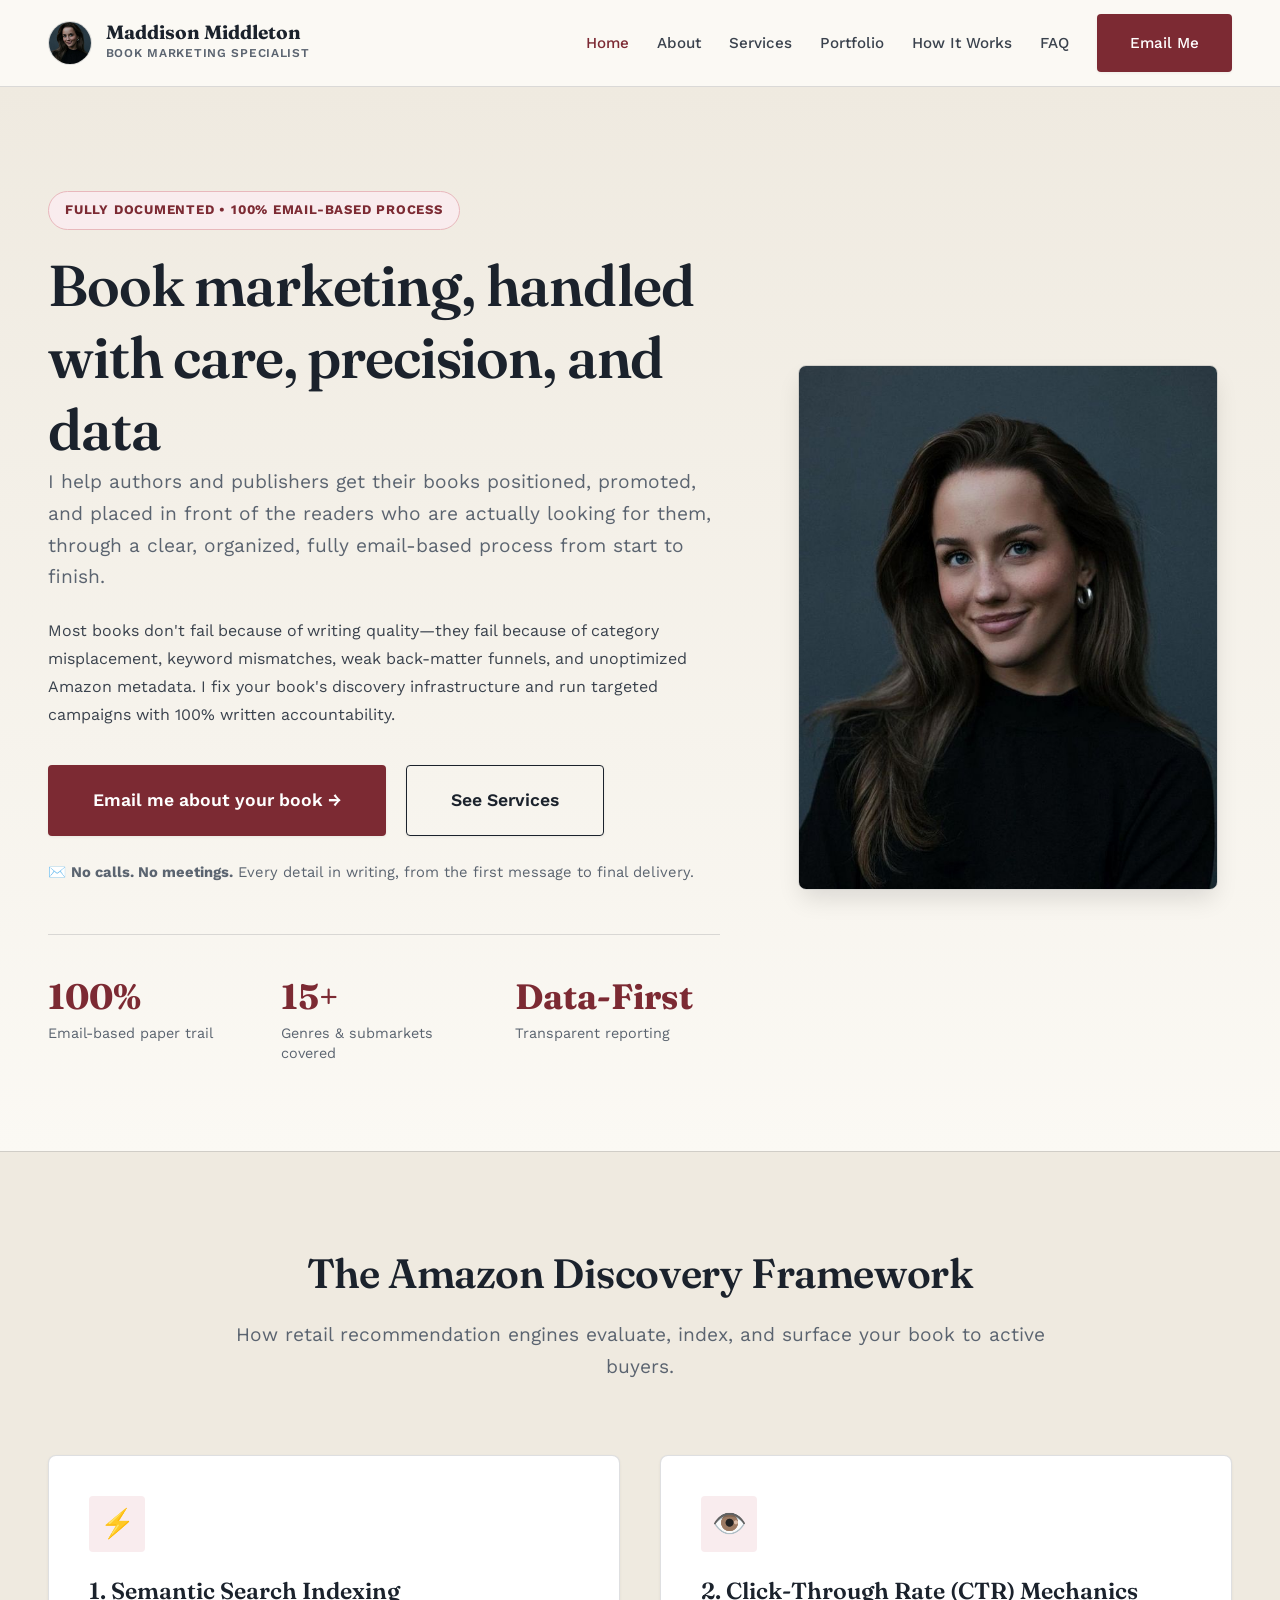
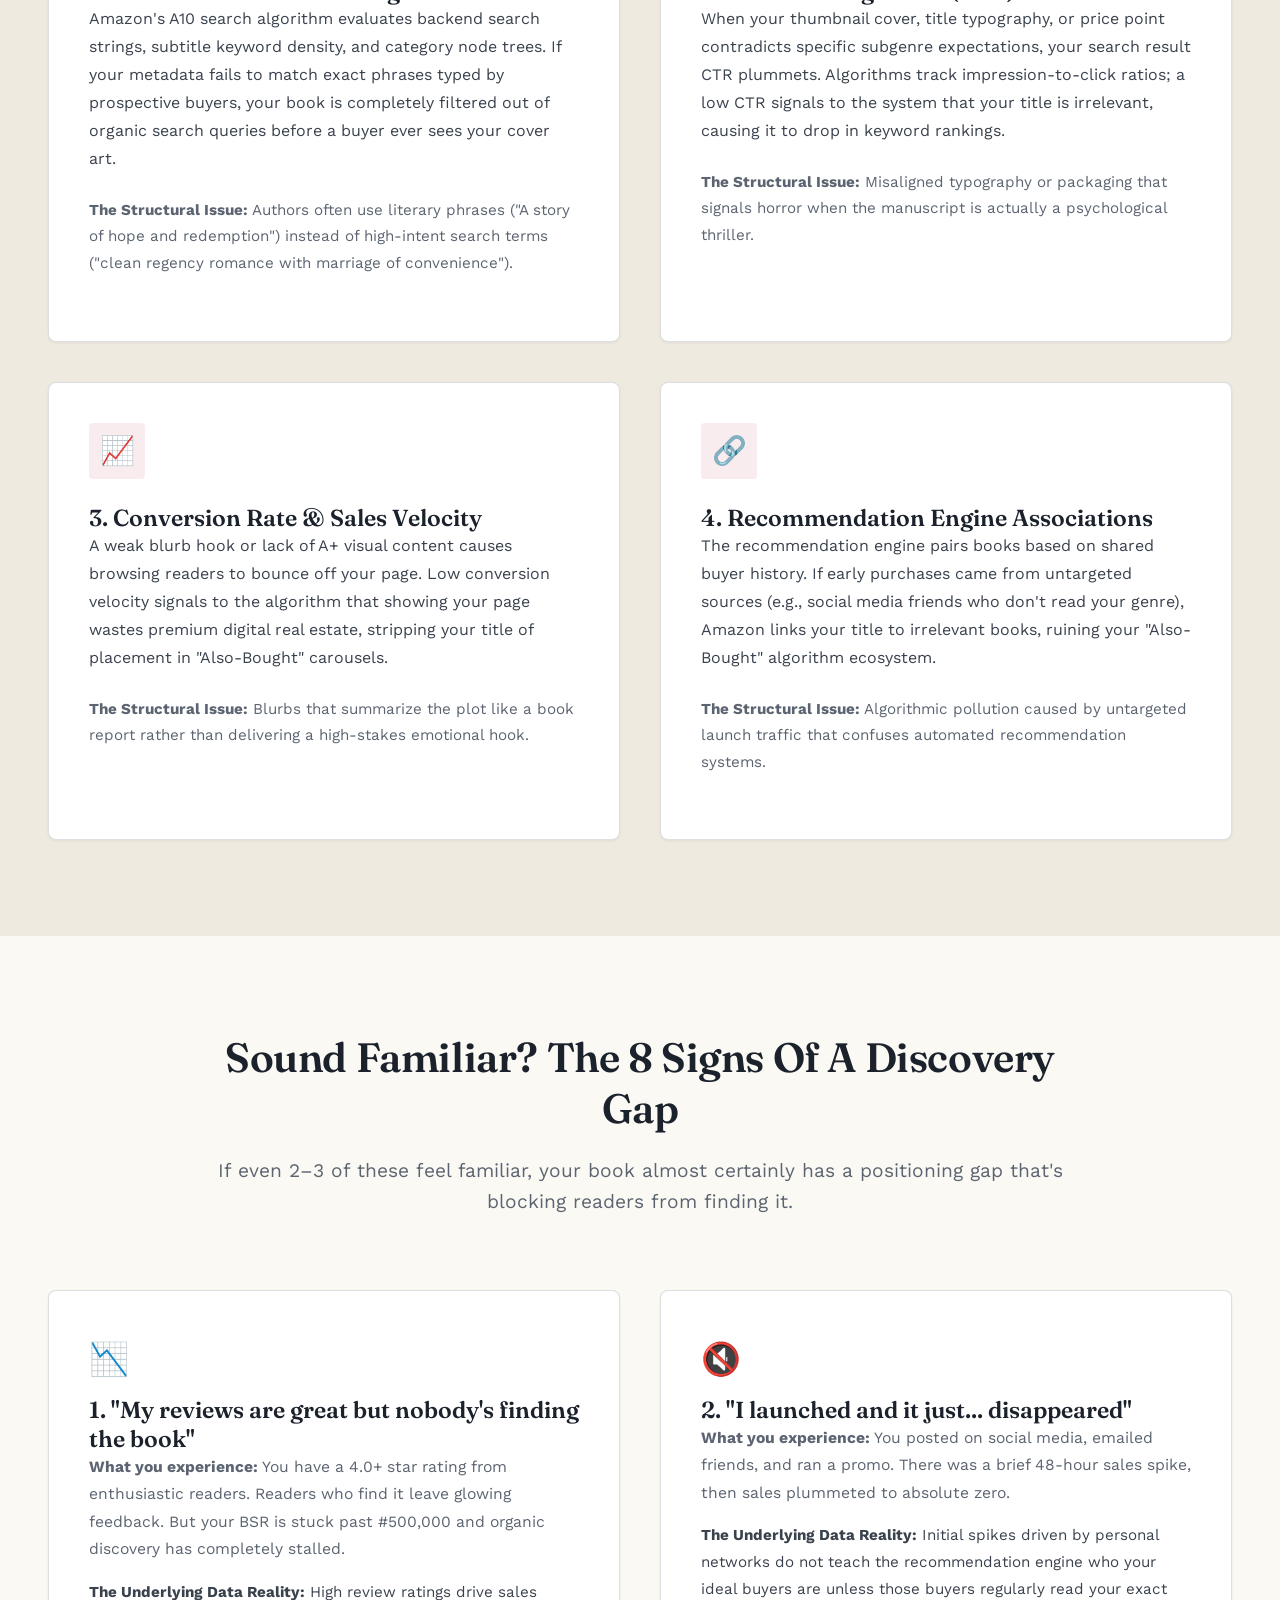
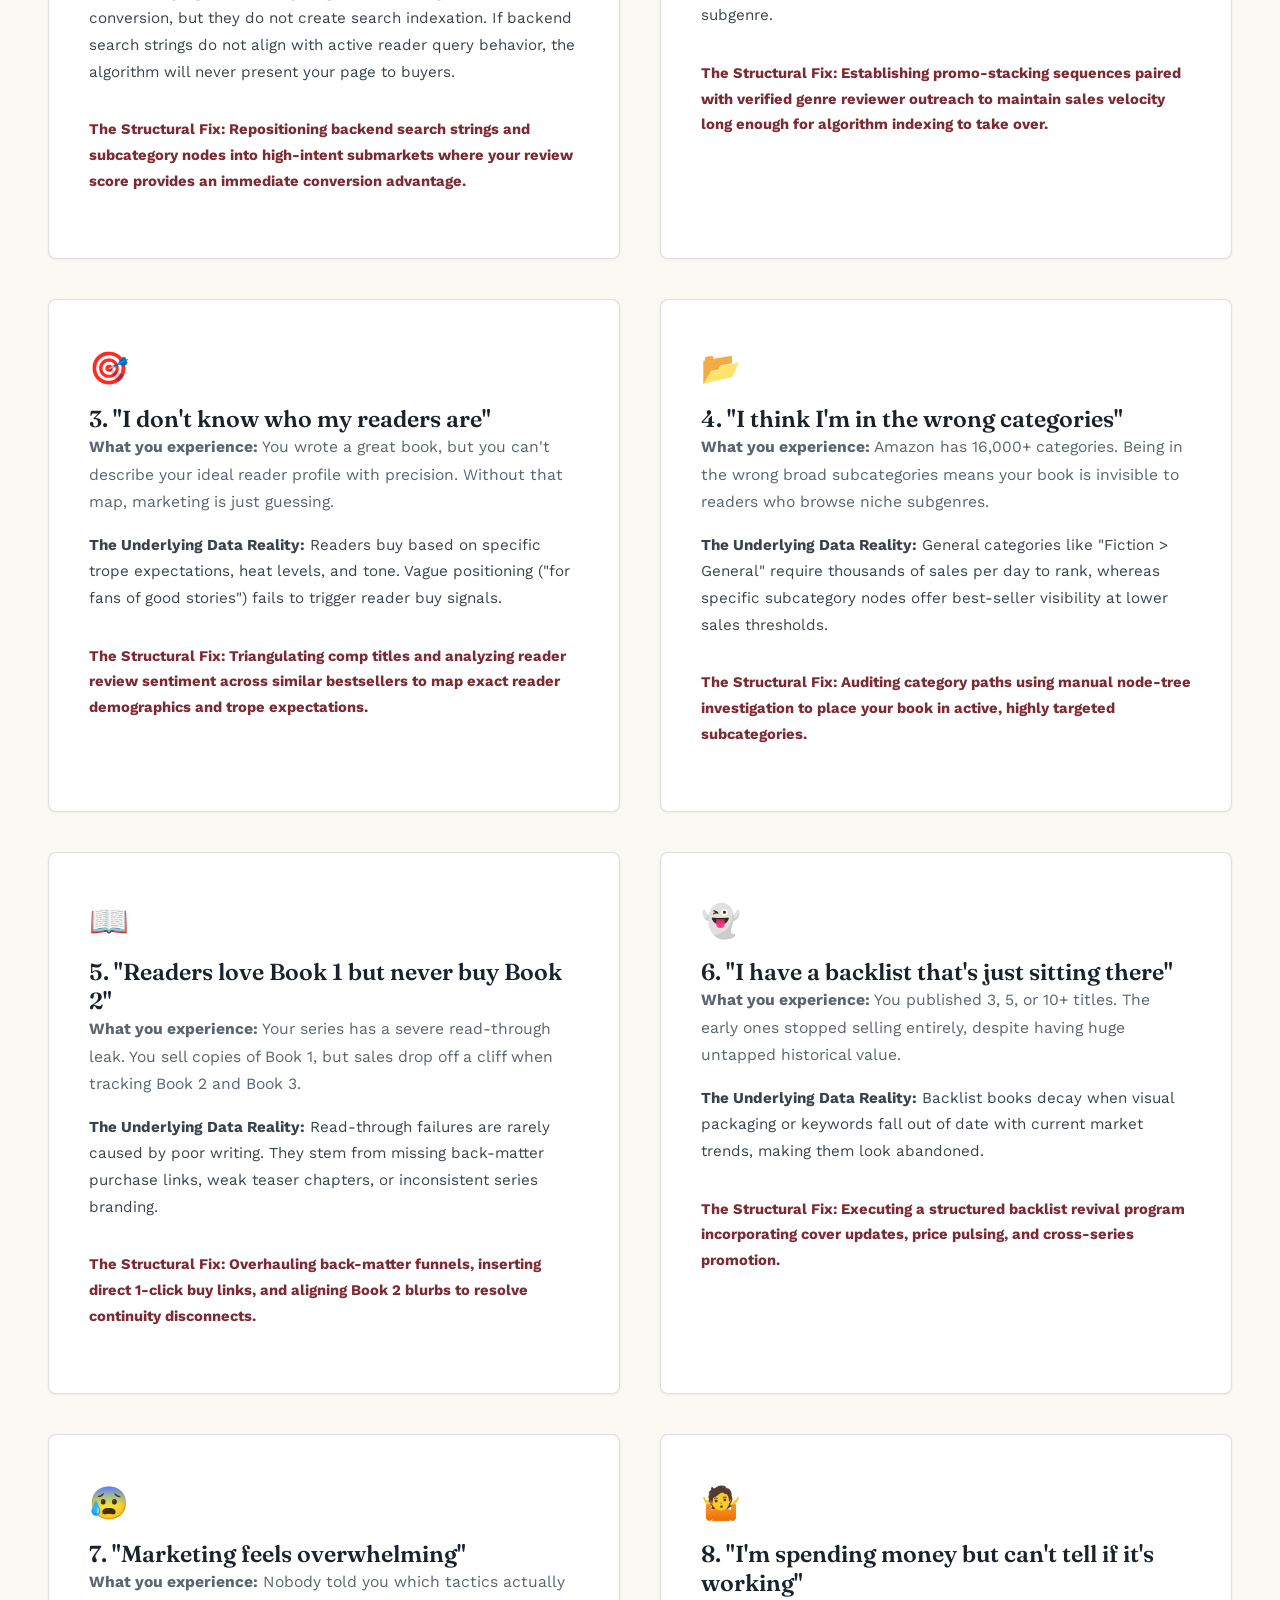
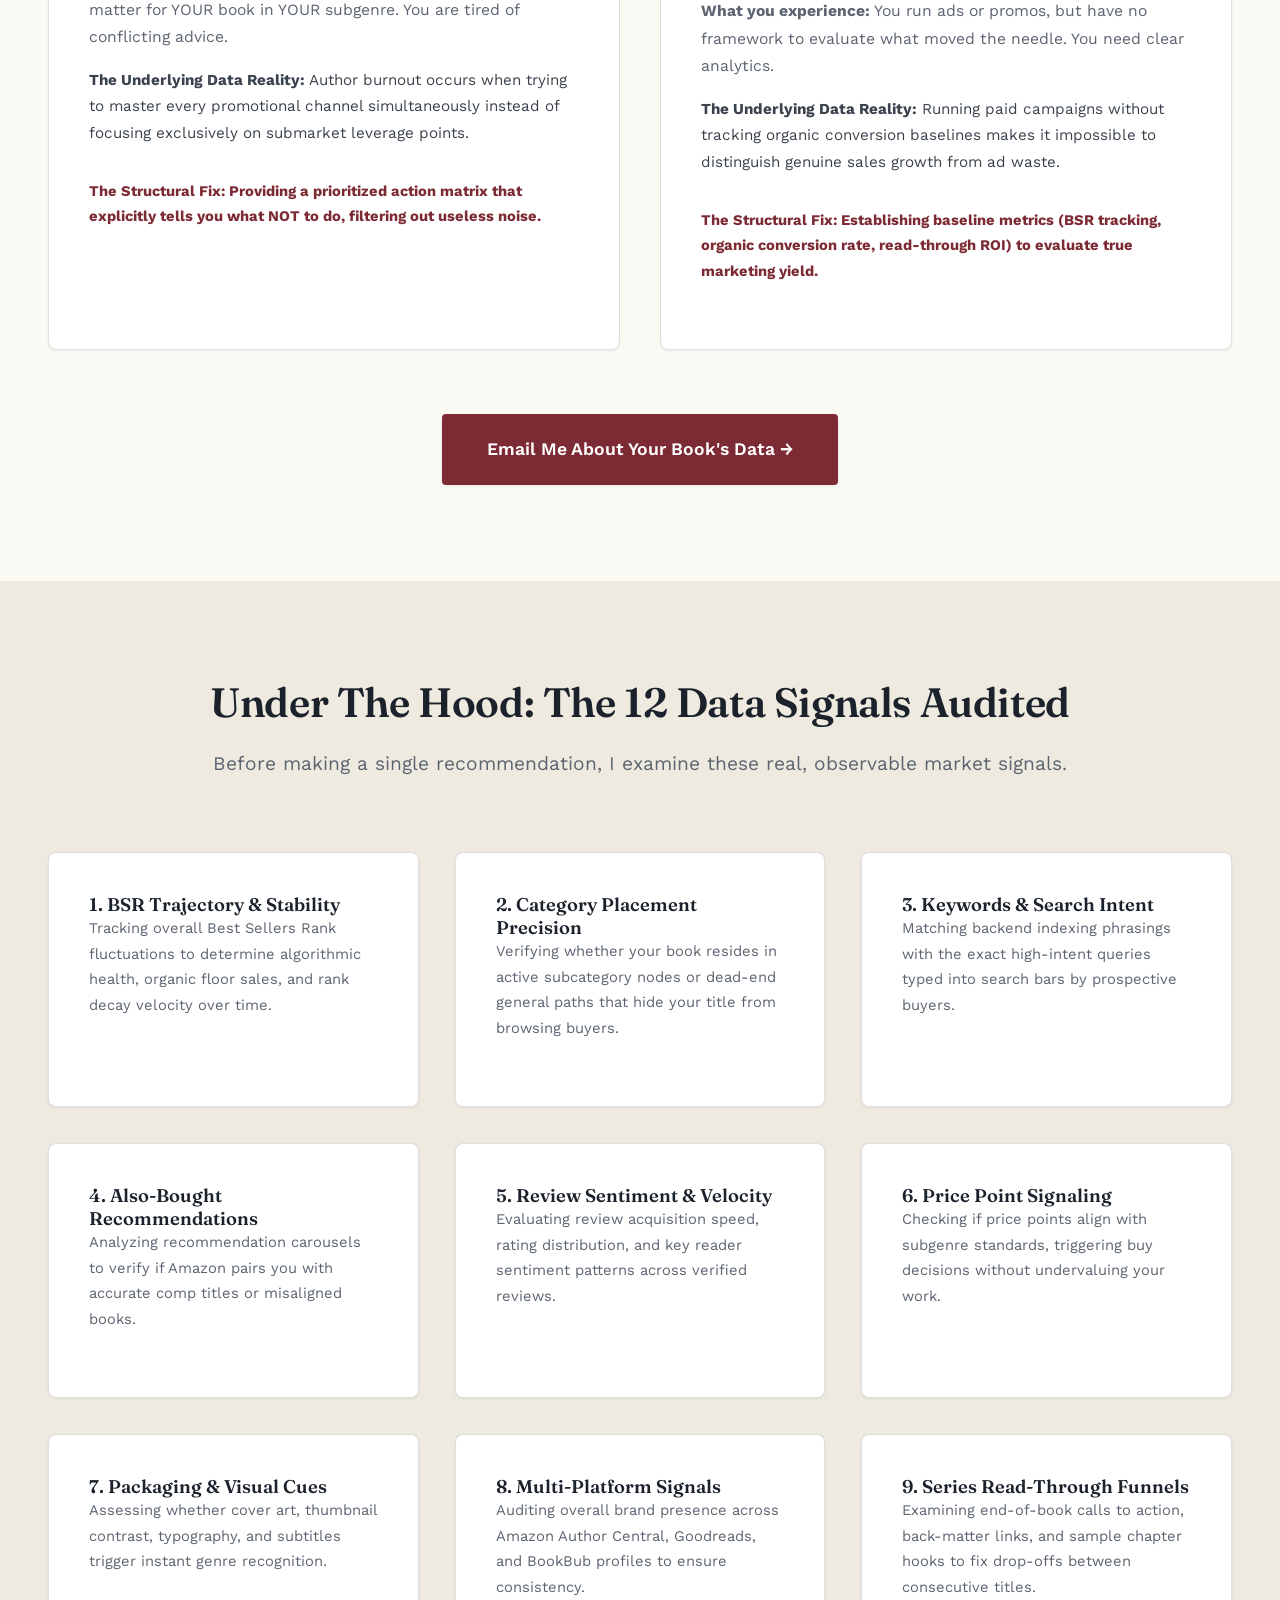
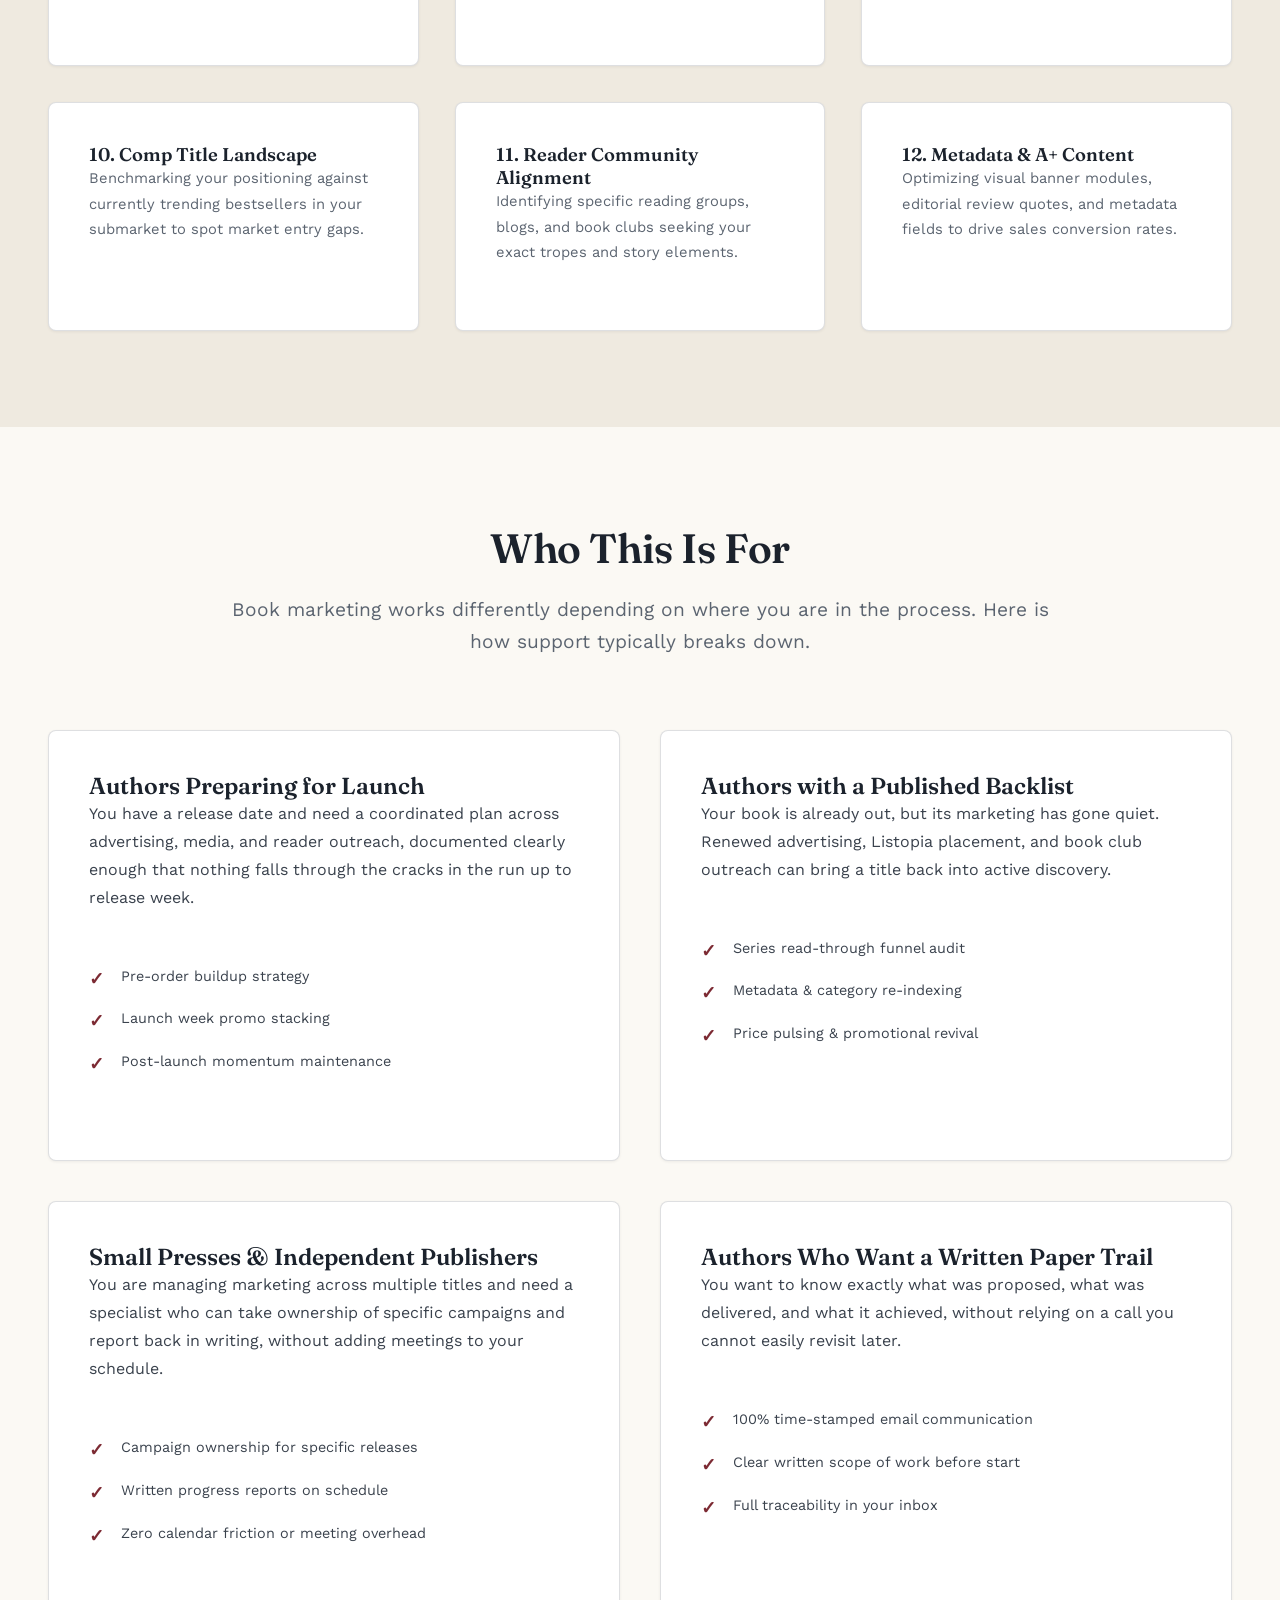
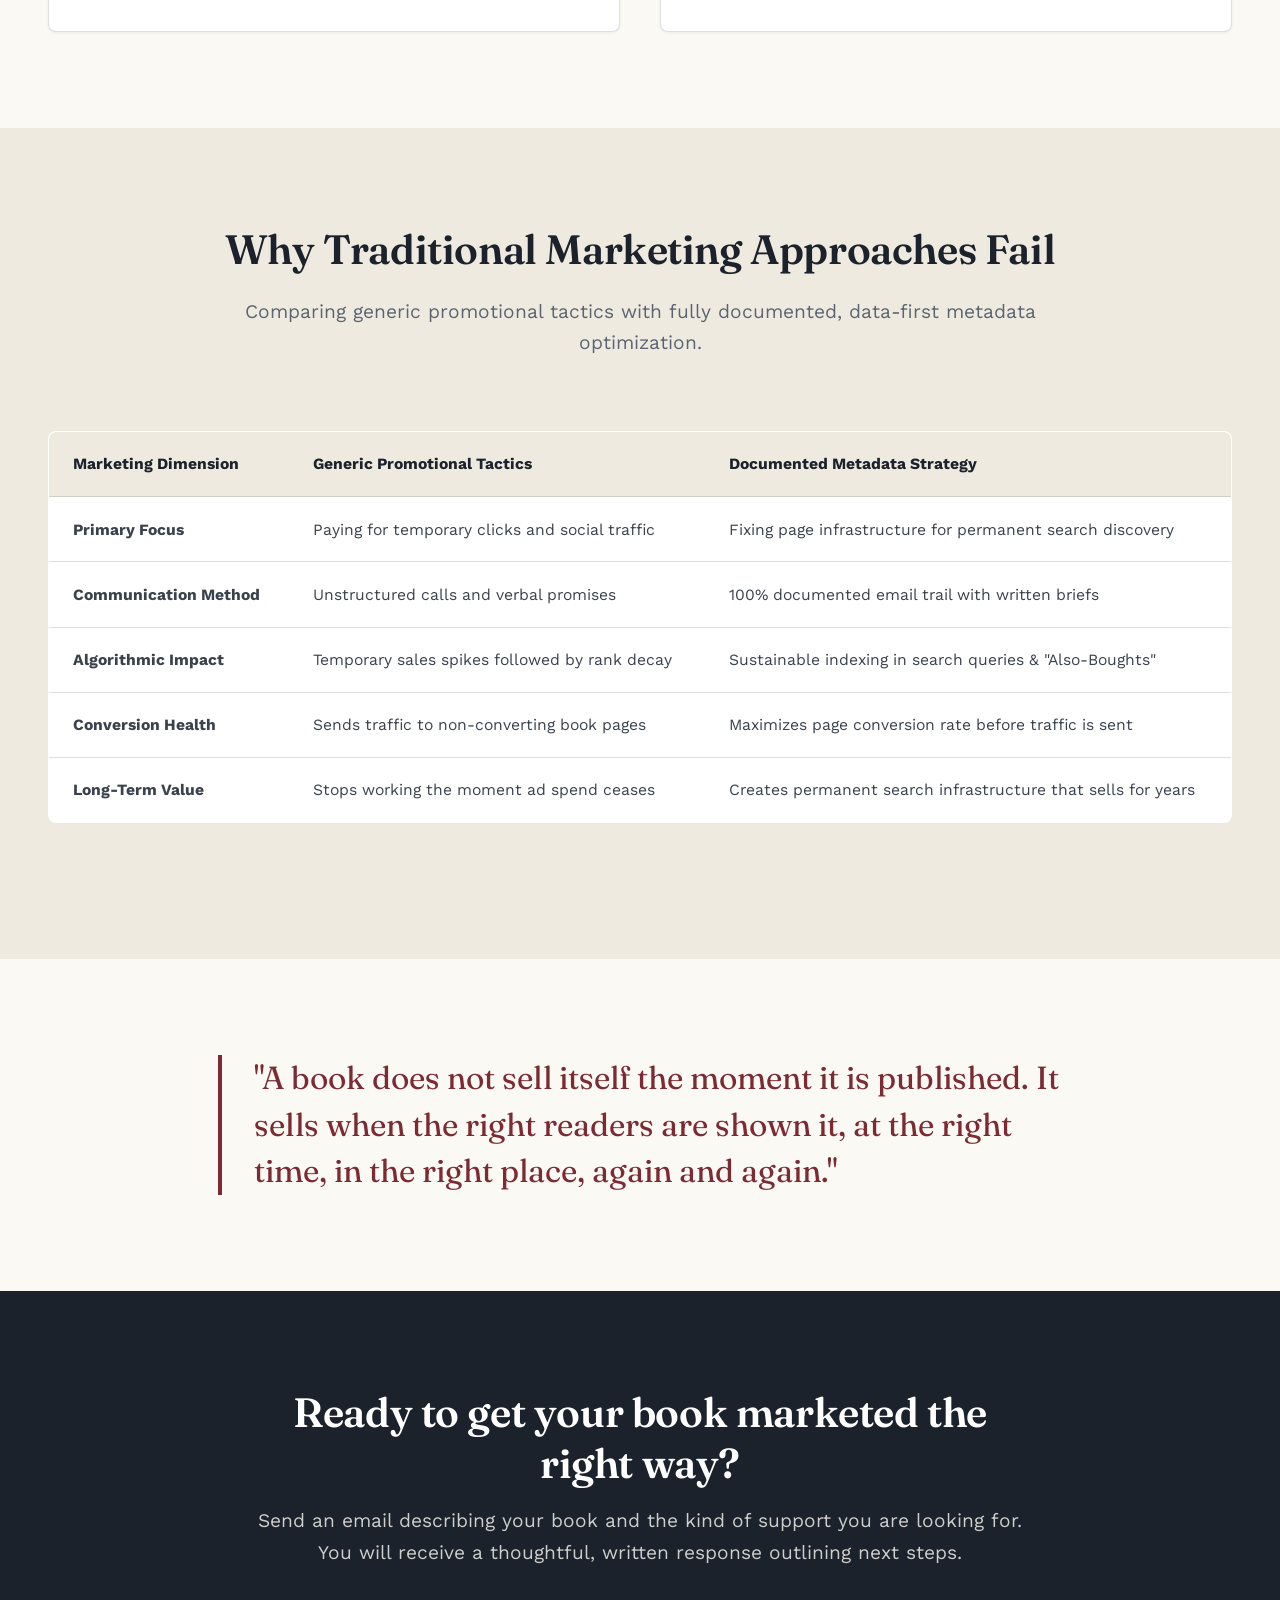
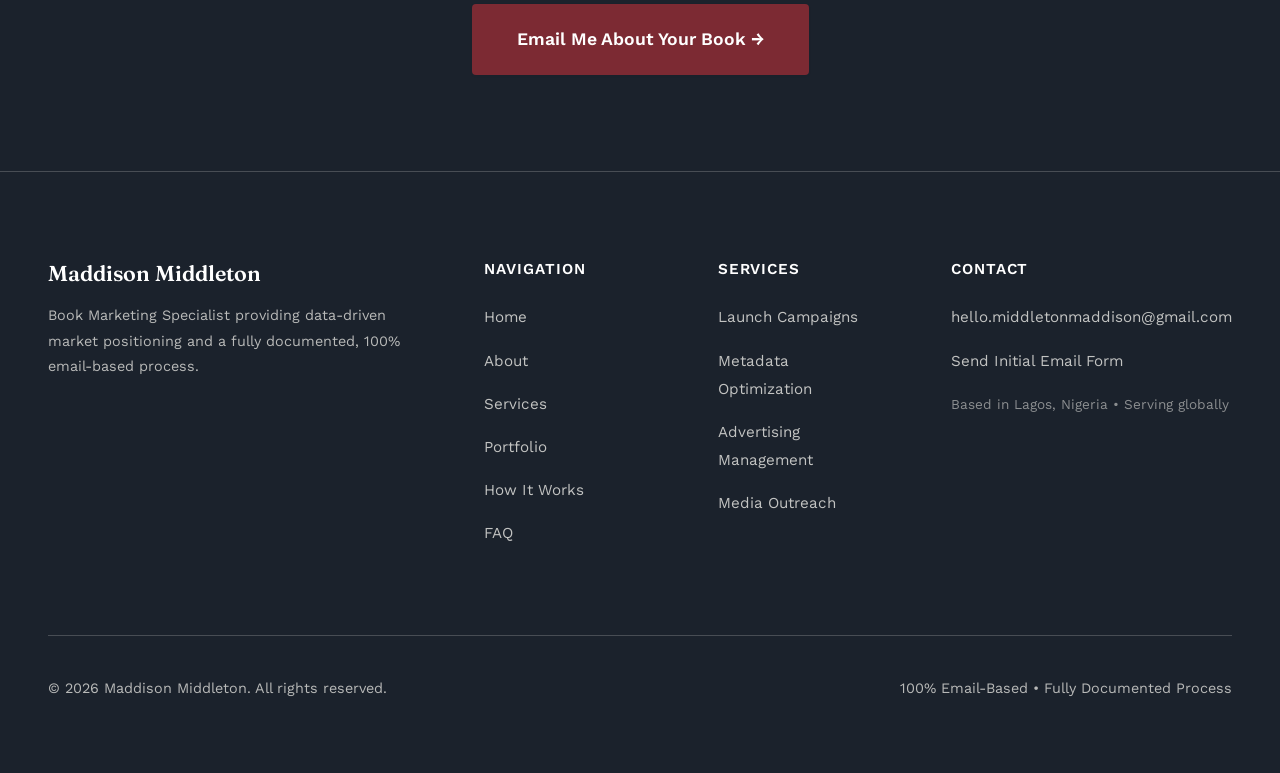
==== index.html @ f59deb19 "Update index.html" ====
<!DOCTYPE html>
<html lang="en">
<head>
  <meta charset="UTF-8">
  <meta name="viewport" content="width=device-width, initial-scale=1.0">
  <title>Maddison Middleton | Book Marketing Specialist</title>
  <meta name="description" content="Book marketing for authors and publishers, delivered through a clear, fully documented, 100% email-based process from start to finish.">
  <link rel="preconnect" href="https://fonts.googleapis.com">
  <link rel="preconnect" href="https://fonts.gstatic.com" crossorigin>
  <link href="https://fonts.googleapis.com/css2?family=Fraunces:opsz,wght@9..144,500;9..144,600;9..144,700&family=Work+Sans:wght@400;500;600;700&display=swap" rel="stylesheet">
  <link rel="stylesheet" href="style.css">
</head>
<body>

  <!-- Navigation Header -->
  <header class="site-header">
    <div class="container nav-container">
      <a href="index.html" class="brand">
        <span class="brand-mark"><img src="my picture.jpg" alt="Maddison Middleton" /></span>
        <span>
          <span class="brand-name">Maddison Middleton</span>
          <span class="brand-title">Book Marketing Specialist</span>
        </span>
      </a>
      <button class="menu-toggle" aria-label="Toggle navigation">☰</button>
      <ul class="nav-links">
        <li><a href="index.html" class="active">Home</a></li>
        <li><a href="about.html">About</a></li>
        <li><a href="services.html">Services</a></li>
        <li><a href="portfolio.html">Portfolio</a></li>
        <li><a href="how-it-works.html">How It Works</a></li>
        <li><a href="faq.html">FAQ</a></li>
        <li><a href="contact.html" class="btn">Email Me</a></li>
      </ul>
    </div>
  </header>

  <!-- Hero Section -->
  <section class="hero">
    <div class="container hero-grid">
      <div>
        <span class="badge">Fully Documented • 100% Email-Based Process</span>
        <h1>Book marketing, handled with care, precision, and data</h1>
        <p class="lead">I help authors and publishers get their books positioned, promoted, and placed in front of the readers who are actually looking for them, through a clear, organized, fully email-based process from start to finish.</p>
        
        <p style="margin-top: 1rem; color: var(--text-body);">
          Most books don't fail because of writing quality—they fail because of category misplacement, keyword mismatches, weak back-matter funnels, and unoptimized Amazon metadata. I fix your book's discovery infrastructure and run targeted campaigns with 100% written accountability.
        </p>

        <div style="display: flex; gap: 1.25rem; flex-wrap: wrap; margin-top: 2.25rem;">
          <a href="contact.html" class="btn btn-large">Email me about your book →</a>
          <a href="services.html" class="btn btn-secondary btn-large">See Services</a>
        </div>

        <p style="font-size: 0.92rem; color: var(--text-muted); margin-top: 1.5rem;">
          ✉️ <strong>No calls. No meetings.</strong> Every detail in writing, from the first message to final delivery.
        </p>

        <div class="hero-stats">
          <div class="stat-item">
            <h3>100%</h3>
            <p>Email-based paper trail</p>
          </div>
          <div class="stat-item">
            <h3>15+</h3>
            <p>Genres & submarkets covered</p>
          </div>
          <div class="stat-item">
            <h3>Data-First</h3>
            <p>Transparent reporting</p>
          </div>
        </div>
      </div>

      <div class="hero-portrait-frame">
        <img src="my picture.jpg" alt="Maddison Middleton, book marketing specialist" />
      </div>
    </div>
  </section>

  <!-- Section 1: The Amazon Discovery Framework -->
  <section class="section bg-subtle">
    <div class="container">
      <div class="section-head">
        <h2>The Amazon Discovery Framework</h2>
        <p class="lead">How retail recommendation engines evaluate, index, and surface your book to active buyers.</p>
      </div>

      <div class="grid-2">
        <div class="card">
          <div class="card-icon">⚡</div>
          <h3>1. Semantic Search Indexing</h3>
          <p>Amazon's A10 search algorithm evaluates backend search strings, subtitle keyword density, and category node trees. If your metadata fails to match exact phrases typed by prospective buyers, your book is completely filtered out of organic search queries before a buyer ever sees your cover art.</p>
          <p style="font-size: 0.95rem; color: var(--text-muted);"><strong>The Structural Issue:</strong> Authors often use literary phrases ("A story of hope and redemption") instead of high-intent search terms ("clean regency romance with marriage of convenience").</p>
        </div>

        <div class="card">
          <div class="card-icon">👁️</div>
          <h3>2. Click-Through Rate (CTR) Mechanics</h3>
          <p>When your thumbnail cover, title typography, or price point contradicts specific subgenre expectations, your search result CTR plummets. Algorithms track impression-to-click ratios; a low CTR signals to the system that your title is irrelevant, causing it to drop in keyword rankings.</p>
          <p style="font-size: 0.95rem; color: var(--text-muted);"><strong>The Structural Issue:</strong> Misaligned typography or packaging that signals horror when the manuscript is actually a psychological thriller.</p>
        </div>

        <div class="card">
          <div class="card-icon">📈</div>
          <h3>3. Conversion Rate & Sales Velocity</h3>
          <p>A weak blurb hook or lack of A+ visual content causes browsing readers to bounce off your page. Low conversion velocity signals to the algorithm that showing your page wastes premium digital real estate, stripping your title of placement in "Also-Bought" carousels.</p>
          <p style="font-size: 0.95rem; color: var(--text-muted);"><strong>The Structural Issue:</strong> Blurbs that summarize the plot like a book report rather than delivering a high-stakes emotional hook.</p>
        </div>

        <div class="card">
          <div class="card-icon">🔗</div>
          <h3>4. Recommendation Engine Associations</h3>
          <p>The recommendation engine pairs books based on shared buyer history. If early purchases came from untargeted sources (e.g., social media friends who don't read your genre), Amazon links your title to irrelevant books, ruining your "Also-Bought" algorithm ecosystem.</p>
          <p style="font-size: 0.95rem; color: var(--text-muted);"><strong>The Structural Issue:</strong> Algorithmic pollution caused by untargeted launch traffic that confuses automated recommendation systems.</p>
        </div>
      </div>
    </div>
  </section>

  <!-- Section 2: Exhaustive 8 Signs Section -->
  <section class="section">
    <div class="container">
      <div class="section-head">
        <h2>Sound Familiar? The 8 Signs Of A Discovery Gap</h2>
        <p class="lead">If even 2–3 of these feel familiar, your book almost certainly has a positioning gap that's blocking readers from finding it.</p>
      </div>

      <div class="grid-2">
        <div class="card">
          <span style="font-size: 2rem; margin-bottom: 0.5rem;">📉</span>
          <h3>1. "My reviews are great but nobody's finding the book"</h3>
          <p style="font-size: 0.98rem; color: var(--text-muted); margin-bottom: 1rem;"><strong>What you experience:</strong> You have a 4.0+ star rating from enthusiastic readers. Readers who find it leave glowing feedback. But your BSR is stuck past #500,000 and organic discovery has completely stalled.</p>
          <p style="font-size: 0.95rem;"><strong>The Underlying Data Reality:</strong> High review ratings drive sales conversion, but they do not create search indexation. If backend search strings do not align with active reader query behavior, the algorithm will never present your page to buyers.</p>
          <p style="font-size: 0.92rem; color: var(--oxblood); font-weight: 700; margin-top: 0.5rem;">The Structural Fix: Repositioning backend search strings and subcategory nodes into high-intent submarkets where your review score provides an immediate conversion advantage.</p>
        </div>

        <div class="card">
          <span style="font-size: 2rem; margin-bottom: 0.5rem;">🔇</span>
          <h3>2. "I launched and it just... disappeared"</h3>
          <p style="font-size: 0.98rem; color: var(--text-muted); margin-bottom: 1rem;"><strong>What you experience:</strong> You posted on social media, emailed friends, and ran a promo. There was a brief 48-hour sales spike, then sales plummeted to absolute zero.</p>
          <p style="font-size: 0.95rem;"><strong>The Underlying Data Reality:</strong> Initial spikes driven by personal networks do not teach the recommendation engine who your ideal buyers are unless those buyers regularly read your exact subgenre.</p>
          <p style="font-size: 0.92rem; color: var(--oxblood); font-weight: 700; margin-top: 0.5rem;">The Structural Fix: Establishing promo-stacking sequences paired with verified genre reviewer outreach to maintain sales velocity long enough for algorithm indexing to take over.</p>
        </div>

        <div class="card">
          <span style="font-size: 2rem; margin-bottom: 0.5rem;">🎯</span>
          <h3>3. "I don't know who my readers are"</h3>
          <p style="font-size: 0.98rem; color: var(--text-muted); margin-bottom: 1rem;"><strong>What you experience:</strong> You wrote a great book, but you can't describe your ideal reader profile with precision. Without that map, marketing is just guessing.</p>
          <p style="font-size: 0.95rem;"><strong>The Underlying Data Reality:</strong> Readers buy based on specific trope expectations, heat levels, and tone. Vague positioning ("for fans of good stories") fails to trigger reader buy signals.</p>
          <p style="font-size: 0.92rem; color: var(--oxblood); font-weight: 700; margin-top: 0.5rem;">The Structural Fix: Triangulating comp titles and analyzing reader review sentiment across similar bestsellers to map exact reader demographics and trope expectations.</p>
        </div>

        <div class="card">
          <span style="font-size: 2rem; margin-bottom: 0.5rem;">📂</span>
          <h3>4. "I think I'm in the wrong categories"</h3>
          <p style="font-size: 0.98rem; color: var(--text-muted); margin-bottom: 1rem;"><strong>What you experience:</strong> Amazon has 16,000+ categories. Being in the wrong broad subcategories means your book is invisible to readers who browse niche subgenres.</p>
          <p style="font-size: 0.95rem;"><strong>The Underlying Data Reality:</strong> General categories like "Fiction > General" require thousands of sales per day to rank, whereas specific subcategory nodes offer best-seller visibility at lower sales thresholds.</p>
          <p style="font-size: 0.92rem; color: var(--oxblood); font-weight: 700; margin-top: 0.5rem;">The Structural Fix: Auditing category paths using manual node-tree investigation to place your book in active, highly targeted subcategories.</p>
        </div>

        <div class="card">
          <span style="font-size: 2rem; margin-bottom: 0.5rem;">📖</span>
          <h3>5. "Readers love Book 1 but never buy Book 2"</h3>
          <p style="font-size: 0.98rem; color: var(--text-muted); margin-bottom: 1rem;"><strong>What you experience:</strong> Your series has a severe read-through leak. You sell copies of Book 1, but sales drop off a cliff when tracking Book 2 and Book 3.</p>
          <p style="font-size: 0.95rem;"><strong>The Underlying Data Reality:</strong> Read-through failures are rarely caused by poor writing. They stem from missing back-matter purchase links, weak teaser chapters, or inconsistent series branding.</p>
          <p style="font-size: 0.92rem; color: var(--oxblood); font-weight: 700; margin-top: 0.5rem;">The Structural Fix: Overhauling back-matter funnels, inserting direct 1-click buy links, and aligning Book 2 blurbs to resolve continuity disconnects.</p>
        </div>

        <div class="card">
          <span style="font-size: 2rem; margin-bottom: 0.5rem;">👻</span>
          <h3>6. "I have a backlist that's just sitting there"</h3>
          <p style="font-size: 0.98rem; color: var(--text-muted); margin-bottom: 1rem;"><strong>What you experience:</strong> You published 3, 5, or 10+ titles. The early ones stopped selling entirely, despite having huge untapped historical value.</p>
          <p style="font-size: 0.95rem;"><strong>The Underlying Data Reality:</strong> Backlist books decay when visual packaging or keywords fall out of date with current market trends, making them look abandoned.</p>
          <p style="font-size: 0.92rem; color: var(--oxblood); font-weight: 700; margin-top: 0.5rem;">The Structural Fix: Executing a structured backlist revival program incorporating cover updates, price pulsing, and cross-series promotion.</p>
        </div>

        <div class="card">
          <span style="font-size: 2rem; margin-bottom: 0.5rem;">😰</span>
          <h3>7. "Marketing feels overwhelming"</h3>
          <p style="font-size: 0.98rem; color: var(--text-muted); margin-bottom: 1rem;"><strong>What you experience:</strong> Nobody told you which tactics actually matter for YOUR book in YOUR subgenre. You are tired of conflicting advice.</p>
          <p style="font-size: 0.95rem;"><strong>The Underlying Data Reality:</strong> Author burnout occurs when trying to master every promotional channel simultaneously instead of focusing exclusively on submarket leverage points.</p>
          <p style="font-size: 0.92rem; color: var(--oxblood); font-weight: 700; margin-top: 0.5rem;">The Structural Fix: Providing a prioritized action matrix that explicitly tells you what NOT to do, filtering out useless noise.</p>
        </div>

        <div class="card">
          <span style="font-size: 2rem; margin-bottom: 0.5rem;">🤷</span>
          <h3>8. "I'm spending money but can't tell if it's working"</h3>
          <p style="font-size: 0.98rem; color: var(--text-muted); margin-bottom: 1rem;"><strong>What you experience:</strong> You run ads or promos, but have no framework to evaluate what moved the needle. You need clear analytics.</p>
          <p style="font-size: 0.95rem;"><strong>The Underlying Data Reality:</strong> Running paid campaigns without tracking organic conversion baselines makes it impossible to distinguish genuine sales growth from ad waste.</p>
          <p style="font-size: 0.92rem; color: var(--oxblood); font-weight: 700; margin-top: 0.5rem;">The Structural Fix: Establishing baseline metrics (BSR tracking, organic conversion rate, read-through ROI) to evaluate true marketing yield.</p>
        </div>
      </div>

      <div style="text-align: center; margin-top: 4rem;">
        <a href="contact.html" class="btn btn-large">Email Me About Your Book's Data →</a>
      </div>
    </div>
  </section>

  <!-- Section 3: Under The Hood - 12 Signals Audited -->
  <section class="section bg-subtle">
    <div class="container">
      <div class="section-head">
        <h2>Under The Hood: The 12 Data Signals Audited</h2>
        <p class="lead">Before making a single recommendation, I examine these real, observable market signals.</p>
      </div>

      <div class="grid-3">
        <div class="card">
          <h4>1. BSR Trajectory & Stability</h4>
          <p style="font-size: 0.92rem; color: var(--text-muted);">Tracking overall Best Sellers Rank fluctuations to determine algorithmic health, organic floor sales, and rank decay velocity over time.</p>
        </div>

        <div class="card">
          <h4>2. Category Placement Precision</h4>
          <p style="font-size: 0.92rem; color: var(--text-muted);">Verifying whether your book resides in active subcategory nodes or dead-end general paths that hide your title from browsing buyers.</p>
        </div>

        <div class="card">
          <h4>3. Keywords & Search Intent</h4>
          <p style="font-size: 0.92rem; color: var(--text-muted);">Matching backend indexing phrasings with the exact high-intent queries typed into search bars by prospective buyers.</p>
        </div>

        <div class="card">
          <h4>4. Also-Bought Recommendations</h4>
          <p style="font-size: 0.92rem; color: var(--text-muted);">Analyzing recommendation carousels to verify if Amazon pairs you with accurate comp titles or misaligned books.</p>
        </div>

        <div class="card">
          <h4>5. Review Sentiment & Velocity</h4>
          <p style="font-size: 0.92rem; color: var(--text-muted);">Evaluating review acquisition speed, rating distribution, and key reader sentiment patterns across verified reviews.</p>
        </div>

        <div class="card">
          <h4>6. Price Point Signaling</h4>
          <p style="font-size: 0.92rem; color: var(--text-muted);">Checking if price points align with subgenre standards, triggering buy decisions without undervaluing your work.</p>
        </div>

        <div class="card">
          <h4>7. Packaging & Visual Cues</h4>
          <p style="font-size: 0.92rem; color: var(--text-muted);">Assessing whether cover art, thumbnail contrast, typography, and subtitles trigger instant genre recognition.</p>
        </div>

        <div class="card">
          <h4>8. Multi-Platform Signals</h4>
          <p style="font-size: 0.92rem; color: var(--text-muted);">Auditing overall brand presence across Amazon Author Central, Goodreads, and BookBub profiles to ensure consistency.</p>
        </div>

        <div class="card">
          <h4>9. Series Read-Through Funnels</h4>
          <p style="font-size: 0.92rem; color: var(--text-muted);">Examining end-of-book calls to action, back-matter links, and sample chapter hooks to fix drop-offs between consecutive titles.</p>
        </div>

        <div class="card">
          <h4>10. Comp Title Landscape</h4>
          <p style="font-size: 0.92rem; color: var(--text-muted);">Benchmarking your positioning against currently trending bestsellers in your submarket to spot market entry gaps.</p>
        </div>

        <div class="card">
          <h4>11. Reader Community Alignment</h4>
          <p style="font-size: 0.92rem; color: var(--text-muted);">Identifying specific reading groups, blogs, and book clubs seeking your exact tropes and story elements.</p>
        </div>

        <div class="card">
          <h4>12. Metadata & A+ Content</h4>
          <p style="font-size: 0.92rem; color: var(--text-muted);">Optimizing visual banner modules, editorial review quotes, and metadata fields to drive sales conversion rates.</p>
        </div>
      </div>
    </div>
  </section>

  <!-- Section 4: Who This Is For -->
  <section class="section">
    <div class="container">
      <div class="section-head">
        <h2>Who This Is For</h2>
        <p class="lead">Book marketing works differently depending on where you are in the process. Here is how support typically breaks down.</p>
      </div>

      <div class="grid-2">
        <div class="card">
          <h3>Authors Preparing for Launch</h3>
          <p>You have a release date and need a coordinated plan across advertising, media, and reader outreach, documented clearly enough that nothing falls through the cracks in the run up to release week.</p>
          <ul class="check-list" style="font-size: 0.9rem;">
            <li>Pre-order buildup strategy</li>
            <li>Launch week promo stacking</li>
            <li>Post-launch momentum maintenance</li>
          </ul>
        </div>

        <div class="card">
          <h3>Authors with a Published Backlist</h3>
          <p>Your book is already out, but its marketing has gone quiet. Renewed advertising, Listopia placement, and book club outreach can bring a title back into active discovery.</p>
          <ul class="check-list" style="font-size: 0.9rem;">
            <li>Series read-through funnel audit</li>
            <li>Metadata & category re-indexing</li>
            <li>Price pulsing & promotional revival</li>
          </ul>
        </div>

        <div class="card">
          <h3>Small Presses & Independent Publishers</h3>
          <p>You are managing marketing across multiple titles and need a specialist who can take ownership of specific campaigns and report back in writing, without adding meetings to your schedule.</p>
          <ul class="check-list" style="font-size: 0.9rem;">
            <li>Campaign ownership for specific releases</li>
            <li>Written progress reports on schedule</li>
            <li>Zero calendar friction or meeting overhead</li>
          </ul>
        </div>

        <div class="card">
          <h3>Authors Who Want a Written Paper Trail</h3>
          <p>You want to know exactly what was proposed, what was delivered, and what it achieved, without relying on a call you cannot easily revisit later.</p>
          <ul class="check-list" style="font-size: 0.9rem;">
            <li>100% time-stamped email communication</li>
            <li>Clear written scope of work before start</li>
            <li>Full traceability in your inbox</li>
          </ul>
        </div>
      </div>
    </div>
  </section>

  <!-- Section 5: Traditional Marketing vs Documented Strategy -->
  <section class="section bg-subtle">
    <div class="container">
      <div class="section-head">
        <h2>Why Traditional Marketing Approaches Fail</h2>
        <p class="lead">Comparing generic promotional tactics with fully documented, data-first metadata optimization.</p>
      </div>

      <table class="data-table">
        <thead>
          <tr>
            <th>Marketing Dimension</th>
            <th>Generic Promotional Tactics</th>
            <th>Documented Metadata Strategy</th>
          </tr>
        </thead>
        <tbody>
          <tr>
            <td><strong>Primary Focus</strong></td>
            <td>Paying for temporary clicks and social traffic</td>
            <td>Fixing page infrastructure for permanent search discovery</td>
          </tr>
          <tr>
            <td><strong>Communication Method</strong></td>
            <td>Unstructured calls and verbal promises</td>
            <td>100% documented email trail with written briefs</td>
          </tr>
          <tr>
            <td><strong>Algorithmic Impact</strong></td>
            <td>Temporary sales spikes followed by rank decay</td>
            <td>Sustainable indexing in search queries & "Also-Boughts"</td>
          </tr>
          <tr>
            <td><strong>Conversion Health</strong></td>
            <td>Sends traffic to non-converting book pages</td>
            <td>Maximizes page conversion rate before traffic is sent</td>
          </tr>
          <tr>
            <td><strong>Long-Term Value</strong></td>
            <td>Stops working the moment ad spend ceases</td>
            <td>Creates permanent search infrastructure that sells for years</td>
          </tr>
        </tbody>
      </table>
    </div>
  </section>

  <!-- Section 6: Pull Quote & Philosophy -->
  <section class="section">
    <div class="container" style="max-width: 900px; text-align: center;">
      <p style="font-family: var(--font-display); font-size: clamp(1.4rem, 2.8vw, 2rem); color: var(--oxblood); line-height: 1.45; border-left: 4px solid var(--oxblood); padding-left: 2rem; text-align: left; margin: 0 auto;">
        "A book does not sell itself the moment it is published. It sells when the right readers are shown it, at the right time, in the right place, again and again."
      </p>
    </div>
  </section>

  <!-- CTA Banner -->
  <section class="section bg-dark">
    <div class="container" style="text-align: center; max-width: 850px;">
      <h2>Ready to get your book marketed the right way?</h2>
      <p class="lead" style="color: rgba(251, 249, 244, 0.8); margin-top: 1rem;">Send an email describing your book and the kind of support you are looking for. You will receive a thoughtful, written response outlining next steps.</p>
      <div style="margin-top: 2.25rem;">
        <a href="contact.html" class="btn btn-large">Email Me About Your Book →</a>
      </div>
    </div>
  </section>

  <!-- Footer -->
  <footer class="site-footer">
    <div class="container">
      <div class="footer-grid">
        <div class="footer-brand">
          <h3>Maddison Middleton</h3>
          <p style="font-size: 0.9rem;">Book Marketing Specialist providing data-driven market positioning and a fully documented, 100% email-based process.</p>
        </div>
        <div class="footer-links">
          <h4>Navigation</h4>
          <ul>
            <li><a href="index.html">Home</a></li>
            <li><a href="about.html">About</a></li>
            <li><a href="services.html">Services</a></li>
            <li><a href="portfolio.html">Portfolio</a></li>
            <li><a href="how-it-works.html">How It Works</a></li>
            <li><a href="faq.html">FAQ</a></li>
          </ul>
        </div>
        <div class="footer-links">
          <h4>Services</h4>
          <ul>
            <li><a href="services.html">Launch Campaigns</a></li>
            <li><a href="services.html">Metadata Optimization</a></li>
            <li><a href="services.html">Advertising Management</a></li>
            <li><a href="services.html">Media Outreach</a></li>
          </ul>
        </div>
        <div class="footer-links">
          <h4>Contact</h4>
          <ul>
            <li><a href="mailto:hello.middletonmaddison@gmail.com">hello.middletonmaddison@gmail.com</a></li>
            <li><a href="contact.html">Send Initial Email Form</a></li>
            <li><span style="font-size: 0.85rem; color: rgba(251, 249, 244, 0.5);">Based in Lagos, Nigeria • Serving globally</span></li>
          </ul>
        </div>
      </div>
      <div class="footer-bottom">
        <p>&copy; 2026 Maddison Middleton. All rights reserved.</p>
        <p>100% Email-Based • Fully Documented Process</p>
      </div>
    </div>
  </footer>

  <script src="script.js"></script>
</body>
</html>
---- style.css ----
/* =========================================================
   Maddison Middleton — Book Marketing Specialist
   Data-First, Long-Form Design System
   ========================================================= */

:root {
  --bg-main: #FBF9F4; /* Parchment/Paper tone */
  --bg-subtle: #EFEAE0; 
  --bg-card: #ffffff;
  --bg-dark: #1B222C; /* Deep ink slate */
  --bg-dark-card: #252e3b;
  
  --text-dark: #1B222C;
  --text-body: #3A424D;
  --text-muted: #5B6470;
  --text-light: #FBF9F4;

  --oxblood: #7C2A33;
  --oxblood-hover: #5E1F27;
  --oxblood-light: #f9ecee;
  --oxblood-border: #e8b8bc;

  --border: rgba(27, 34, 44, 0.14);
  --border-light: rgba(251, 249, 244, 0.2);
  --shadow-sm: 0 1px 3px 0 rgb(0 0 0 / 0.06);
  --shadow-md: 0 4px 12px -1px rgb(0 0 0 / 0.08);
  --shadow-lg: 0 12px 24px -4px rgb(0 0 0 / 0.12);

  --font-display: "Fraunces", "Iowan Old Style", serif;
  --font-sans: "Work Sans", -apple-system, BlinkMacSystemFont, "Segoe UI", Roboto, sans-serif;
  
  --max-width: 1240px;
  --radius-sm: 4px;
  --radius-md: 8px;
  --radius-lg: 12px;
  --transition: all 0.25s ease;
}

* { box-sizing: border-box; margin: 0; padding: 0; }

html { scroll-behavior: smooth; }

body {
  font-family: var(--font-sans);
  color: var(--text-body);
  background-color: var(--bg-main);
  line-height: 1.75;
  font-size: 16px;
  -webkit-font-smoothing: antialiased;
}

h1, h2, h3, h4, h5, h6 {
  font-family: var(--font-display);
  color: var(--text-dark);
  font-weight: 600;
  line-height: 1.25;
}

h1 { font-size: clamp(2.4rem, 4.5vw, 3.8rem); letter-spacing: -0.02em; }
h2 { font-size: clamp(1.8rem, 3.2vw, 2.6rem); letter-spacing: -0.01em; }
h3 { font-size: 1.45rem; }
h4 { font-size: 1.15rem; }

p { margin-bottom: 1.5rem; max-width: 75ch; }
p.lead { font-size: 1.2rem; color: var(--text-muted); font-weight: 400; line-height: 1.65; }

a { color: var(--oxblood); text-decoration: none; transition: var(--transition); }
a:hover { color: var(--oxblood-hover); }

.container {
  max-width: var(--max-width);
  margin: 0 auto;
  padding: 0 1.75rem;
}

/* --- Badges & Buttons --- */
.badge {
  display: inline-flex;
  align-items: center;
  gap: 0.5rem;
  padding: 0.45rem 1rem;
  background: var(--oxblood-light);
  color: var(--oxblood);
  border: 1px solid var(--oxblood-border);
  border-radius: 9999px;
  font-size: 0.82rem;
  font-weight: 700;
  text-transform: uppercase;
  letter-spacing: 0.06em;
  margin-bottom: 1.25rem;
  font-family: var(--font-sans);
}

.btn {
  display: inline-flex;
  align-items: center;
  justify-content: center;
  gap: 0.6rem;
  background-color: var(--oxblood);
  color: white !important;
  padding: 0.95rem 2rem;
  border-radius: var(--radius-sm);
  font-family: var(--font-sans);
  font-weight: 600;
  font-size: 1rem;
  border: 1px solid transparent;
  cursor: pointer;
  box-shadow: var(--shadow-sm);
  transition: var(--transition);
  text-align: center;
}

.btn:hover {
  background-color: var(--oxblood-hover);
  transform: translateY(-2px);
  box-shadow: var(--shadow-md);
}

.btn-secondary {
  background-color: transparent;
  color: var(--text-dark) !important;
  border: 1px solid var(--text-dark);
}

.btn-secondary:hover {
  background-color: var(--text-dark);
  color: white !important;
}

.btn-large { padding: 1.2rem 2.75rem; font-size: 1.1rem; }

/* --- Navigation --- */
.site-header {
  position: sticky;
  top: 0;
  z-index: 1000;
  background: rgba(251, 249, 244, 0.96);
  backdrop-filter: blur(12px);
  border-bottom: 1px solid var(--border);
}

.nav-container {
  display: flex;
  align-items: center;
  justify-content: space-between;
  height: 86px;
}

.brand {
  display: flex;
  align-items: center;
  gap: 0.85rem;
  text-decoration: none;
}

.brand-mark {
  width: 44px;
  height: 44px;
  border-radius: 50%;
  overflow: hidden;
  border: 1px solid var(--border);
  flex-shrink: 0;
}

.brand-mark img {
  width: 100%;
  height: 100%;
  object-fit: cover;
}

.brand-name {
  font-family: var(--font-display);
  font-size: 1.2rem;
  font-weight: 700;
  color: var(--text-dark);
  display: block;
  line-height: 1.1;
}

.brand-title {
  font-family: var(--font-sans);
  font-size: 0.75rem;
  color: var(--text-muted);
  text-transform: uppercase;
  letter-spacing: 0.06em;
  font-weight: 600;
  display: block;
}

.nav-links {
  display: flex;
  align-items: center;
  gap: 1.75rem;
  list-style: none;
}

.nav-links a {
  font-family: var(--font-sans);
  color: var(--text-body);
  font-weight: 500;
  font-size: 0.95rem;
}

.nav-links a:hover,
.nav-links a.active {
  color: var(--oxblood);
}

.menu-toggle {
  display: none;
  background: none;
  border: none;
  font-size: 1.7rem;
  color: var(--text-dark);
  cursor: pointer;
}

/* --- Layout Sections --- */
.section { padding: 6rem 0; }
.section-lg { padding: 8rem 0; }
.bg-subtle { background-color: var(--bg-subtle); }
.bg-dark { background-color: var(--bg-dark); color: var(--text-light); }
.bg-dark h1, .bg-dark h2, .bg-dark h3, .bg-dark h4 { color: white; }

.section-head {
  text-align: center;
  max-width: 860px;
  margin: 0 auto 4.5rem;
}

.section-head h2 { margin-bottom: 1.25rem; }

/* --- Grids & Cards --- */
.grid-2 { display: grid; grid-template-columns: repeat(2, 1fr); gap: 2.5rem; }
.grid-3 { display: grid; grid-template-columns: repeat(3, 1fr); gap: 2.25rem; }
.grid-4 { display: grid; grid-template-columns: repeat(4, 1fr); gap: 1.75rem; }

.card {
  background: var(--bg-card);
  border: 1px solid var(--border);
  border-radius: var(--radius-md);
  padding: 2.5rem;
  box-shadow: var(--shadow-sm);
  transition: var(--transition);
  display: flex;
  flex-direction: column;
}

.card:hover {
  box-shadow: var(--shadow-md);
  border-color: var(--oxblood-border);
}

.card-icon {
  width: 56px;
  height: 56px;
  border-radius: var(--radius-sm);
  background: var(--oxblood-light);
  color: var(--oxblood);
  display: flex;
  align-items: center;
  justify-content: center;
  font-size: 1.75rem;
  margin-bottom: 1.5rem;
}

.callout-box {
  background: var(--oxblood-light);
  border-left: 5px solid var(--oxblood);
  border-radius: var(--radius-sm);
  padding: 2rem 2.25rem;
  margin: 2.5rem 0;
}

/* --- Hero Layout --- */
.hero {
  padding: 6.5rem 0 5.5rem;
  background: linear-gradient(180deg, var(--bg-subtle) 0%, var(--bg-main) 100%);
  border-bottom: 1px solid var(--border);
}

.hero-grid {
  display: grid;
  grid-template-columns: 1.2fr 0.8fr;
  gap: 4rem;
  align-items: center;
}

.hero-portrait-frame {
  border-radius: var(--radius-md);
  overflow: hidden;
  box-shadow: var(--shadow-lg);
  border: 1px solid var(--border);
  aspect-ratio: 4/5;
  max-width: 420px;
  margin: 0 auto;
}

.hero-portrait-frame img {
  width: 100%;
  height: 100%;
  object-fit: cover;
}

.hero-stats {
  display: grid;
  grid-template-columns: repeat(3, 1fr);
  gap: 1.75rem;
  margin-top: 3rem;
  padding-top: 2.5rem;
  border-top: 1px solid var(--border);
}

.stat-item h3 {
  font-size: 2.2rem;
  color: var(--oxblood);
  margin-bottom: 0.25rem;
  font-weight: 700;
}

.stat-item p {
  font-size: 0.9rem;
  color: var(--text-muted);
  margin-bottom: 0;
  line-height: 1.4;
}

.hero-card {
  background: var(--bg-card);
  border: 1px solid var(--border);
  border-radius: var(--radius-lg);
  padding: 2.75rem;
  box-shadow: var(--shadow-lg);
}

/* --- Custom Lists & Tables --- */
.check-list {
  list-style: none;
  padding: 0;
  margin: 1.75rem 0;
}

.check-list li {
  position: relative;
  padding-left: 2rem;
  margin-bottom: 1.1rem;
  color: var(--text-body);
}

.check-list li::before {
  content: "✓";
  position: absolute;
  left: 0;
  top: 0;
  color: var(--oxblood);
  font-weight: 800;
  font-size: 1.1rem;
}

.data-table {
  width: 100%;
  border-collapse: collapse;
  margin: 2.5rem 0;
  font-size: 0.98rem;
  background: white;
  border-radius: var(--radius-md);
  overflow: hidden;
  border: 1px solid var(--border);
}

.data-table th,
.data-table td {
  padding: 1.15rem 1.5rem;
  text-align: left;
  border-bottom: 1px solid var(--border);
}

.data-table th {
  background-color: var(--bg-subtle);
  color: var(--text-dark);
  font-weight: 700;
  font-family: var(--font-sans);
}

/* --- FAQ Accordion --- */
.faq-accordion {
  max-width: 950px;
  margin: 0 auto;
}

.faq-item {
  background: white;
  border: 1px solid var(--border);
  border-radius: var(--radius-md);
  margin-bottom: 1.35rem;
  overflow: hidden;
  box-shadow: var(--shadow-sm);
}

.faq-toggle {
  width: 100%;
  padding: 1.75rem 2.25rem;
  text-align: left;
  background: none;
  border: none;
  font-family: var(--font-display);
  font-size: 1.2rem;
  font-weight: 600;
  color: var(--text-dark);
  cursor: pointer;
  display: flex;
  justify-content: space-between;
  align-items: center;
  gap: 1.25rem;
}

.faq-toggle span.icon {
  font-size: 1.5rem;
  color: var(--oxblood);
  transition: var(--transition);
  font-weight: 800;
}

.faq-answer {
  max-height: 0;
  overflow: hidden;
  transition: max-height 0.45s cubic-bezier(0, 1, 0, 1);
  padding: 0 2.25rem;
  background: var(--bg-subtle);
}

.faq-item.active .faq-answer {
  max-height: 1400px;
  padding: 1.5rem 2.25rem 2rem;
  transition: max-height 0.45s ease-in-out;
}

.faq-item.active .faq-toggle span.icon {
  transform: rotate(45deg);
}

/* --- Form Styles --- */
.form-card {
  background: white;
  border: 1px solid var(--border);
  border-radius: var(--radius-lg);
  padding: 3.25rem;
  box-shadow: var(--shadow-md);
}

.form-group {
  margin-bottom: 1.75rem;
}

.form-group label {
  display: block;
  font-size: 0.95rem;
  font-weight: 600;
  color: var(--text-dark);
  margin-bottom: 0.55rem;
}

.form-group input,
.form-group select,
.form-group textarea {
  width: 100%;
  padding: 1rem 1.25rem;
  border: 1px solid var(--border);
  border-radius: var(--radius-sm);
  font-family: var(--font-sans);
  font-size: 1rem;
  color: var(--text-dark);
  background: var(--bg-main);
  transition: var(--transition);
}

.form-group input:focus,
.form-group select:focus,
.form-group textarea:focus {
  outline: none;
  border-color: var(--oxblood);
  background: white;
  box-shadow: 0 0 0 4px var(--oxblood-light);
}

.form-group textarea {
  min-height: 180px;
  resize: vertical;
}

/* --- Footer --- */
.site-footer {
  background: var(--bg-dark);
  color: rgba(251, 249, 244, 0.7);
  padding: 5.5rem 0 3rem;
  border-top: 1px solid var(--border-light);
}

.footer-grid {
  display: grid;
  grid-template-columns: 2.2fr 1fr 1fr 1.2fr;
  gap: 4rem;
  margin-bottom: 4.5rem;
}

.footer-brand h3 { color: white; margin-bottom: 1rem; font-size: 1.35rem; }
.footer-links h4 { color: white; margin-bottom: 1.5rem; font-size: 0.95rem; text-transform: uppercase; letter-spacing: 0.06em; font-family: var(--font-sans); }
.footer-links ul { list-style: none; }
.footer-links li { margin-bottom: 0.95rem; }
.footer-links a { color: rgba(251, 249, 244, 0.75); font-size: 0.95rem; }
.footer-links a:hover { color: white; }

.footer-bottom {
  padding-top: 2.5rem;
  border-top: 1px solid var(--border-light);
  display: flex;
  justify-content: space-between;
  align-items: center;
  font-size: 0.9rem;
}

/* --- Responsive Media Queries --- */
@media (max-width: 1024px) {
  .hero-grid { grid-template-columns: 1fr; gap: 3.5rem; }
  .grid-3, .grid-4 { grid-template-columns: repeat(2, 1fr); }
  .footer-grid { grid-template-columns: 1fr 1fr; gap: 3rem; }
}

@media (max-width: 768px) {
  .nav-links {
    position: fixed;
    top: 86px;
    left: 0;
    right: 0;
    background: var(--bg-main);
    flex-direction: column;
    padding: 2.5rem;
    border-bottom: 1px solid var(--border);
    box-shadow: var(--shadow-lg);
    display: none;
  }
  
  .nav-links.active { display: flex; }
  .menu-toggle { display: block; }
  
  .grid-2, .grid-3, .grid-4 { grid-template-columns: 1fr; }
  .hero-stats { grid-template-columns: 1fr; gap: 1.5rem; }
  .footer-grid { grid-template-columns: 1fr; gap: 2.5rem; }
  .footer-bottom { flex-direction: column; gap: 1.25rem; text-align: center; }
  .form-card { padding: 2rem; }
}
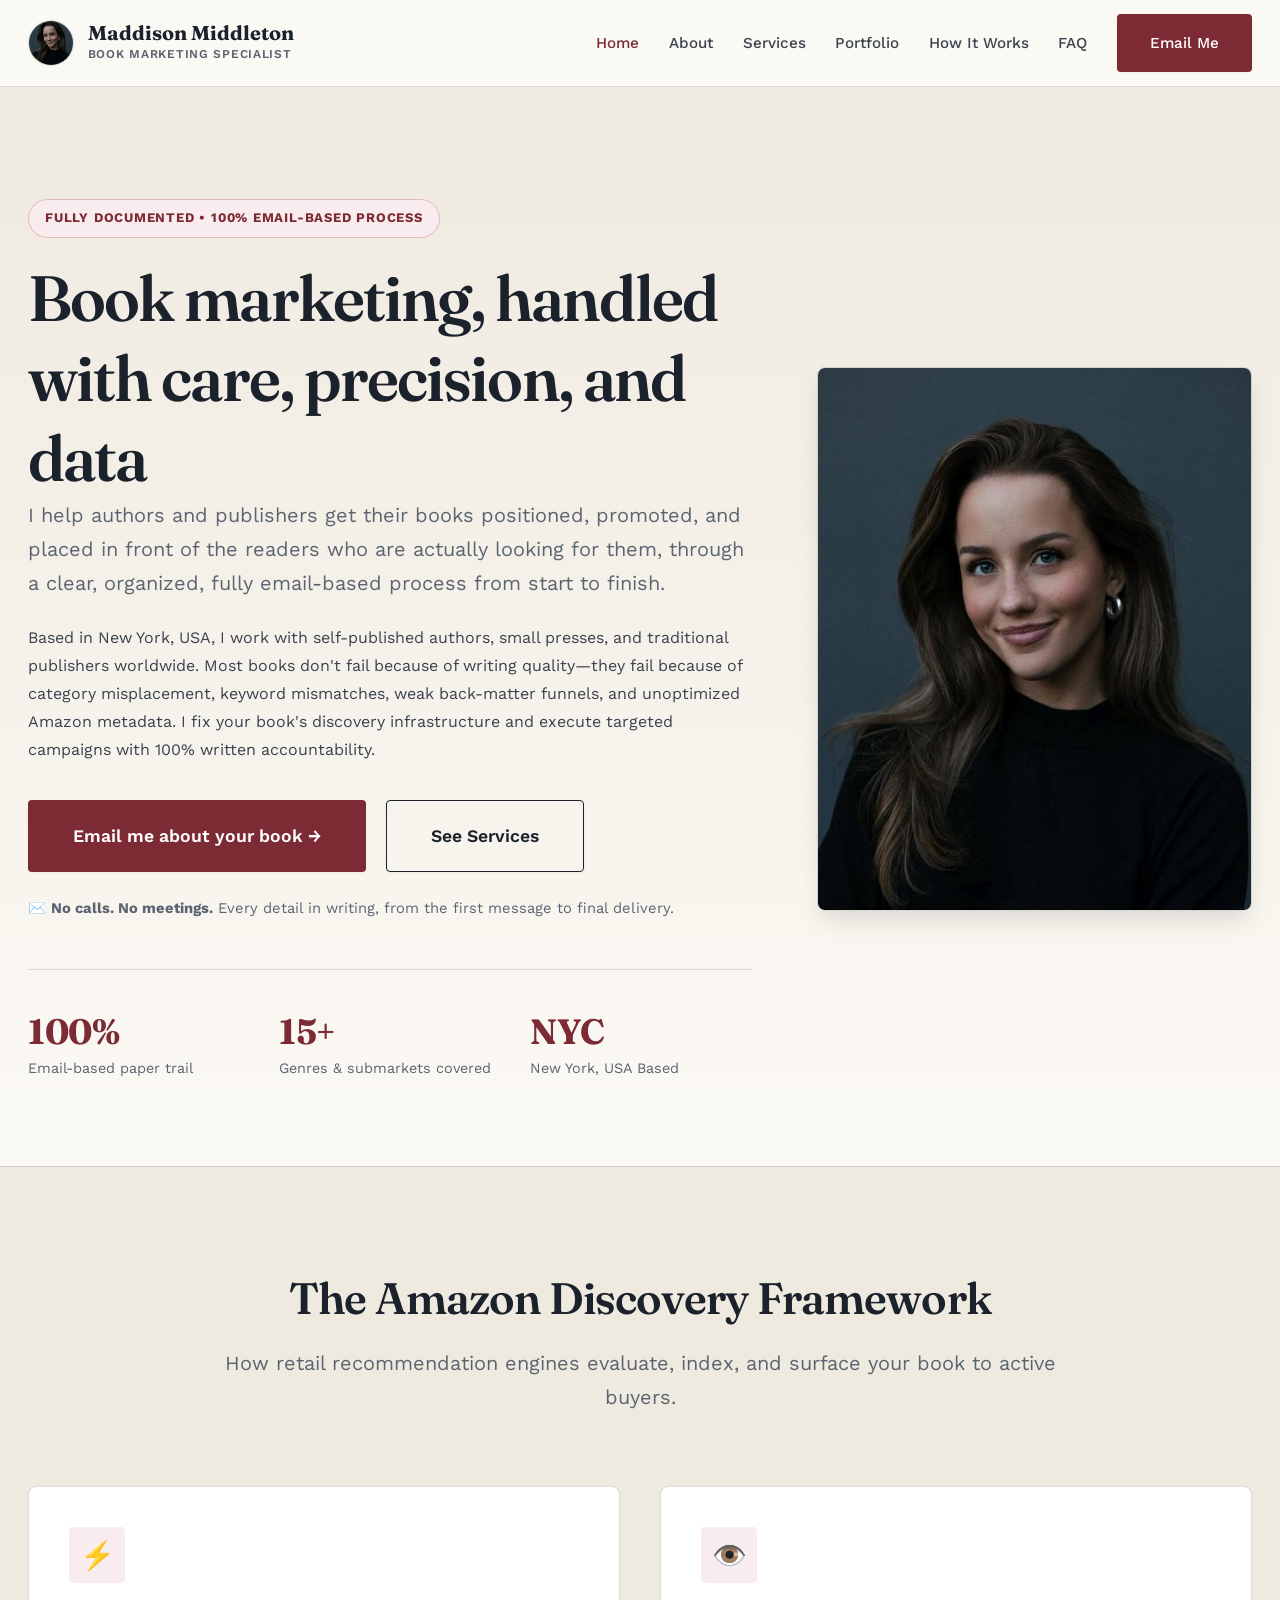
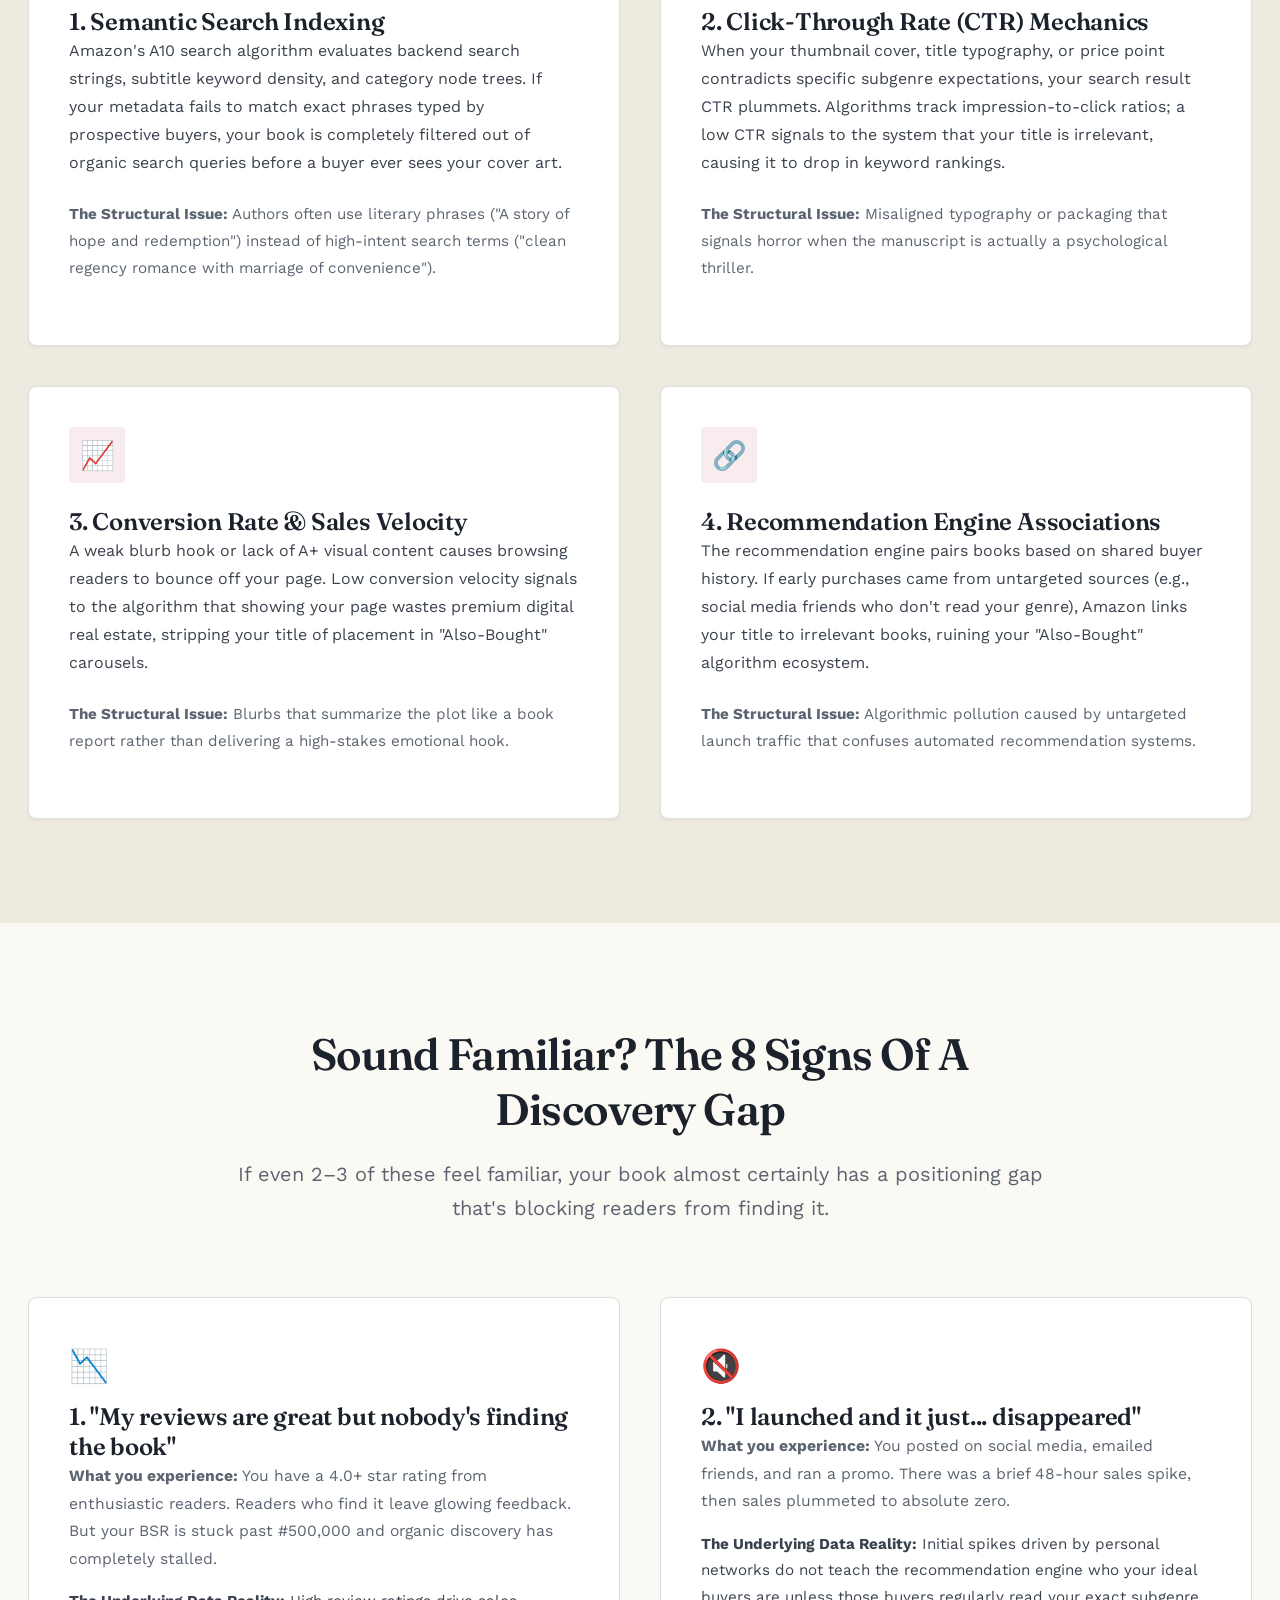
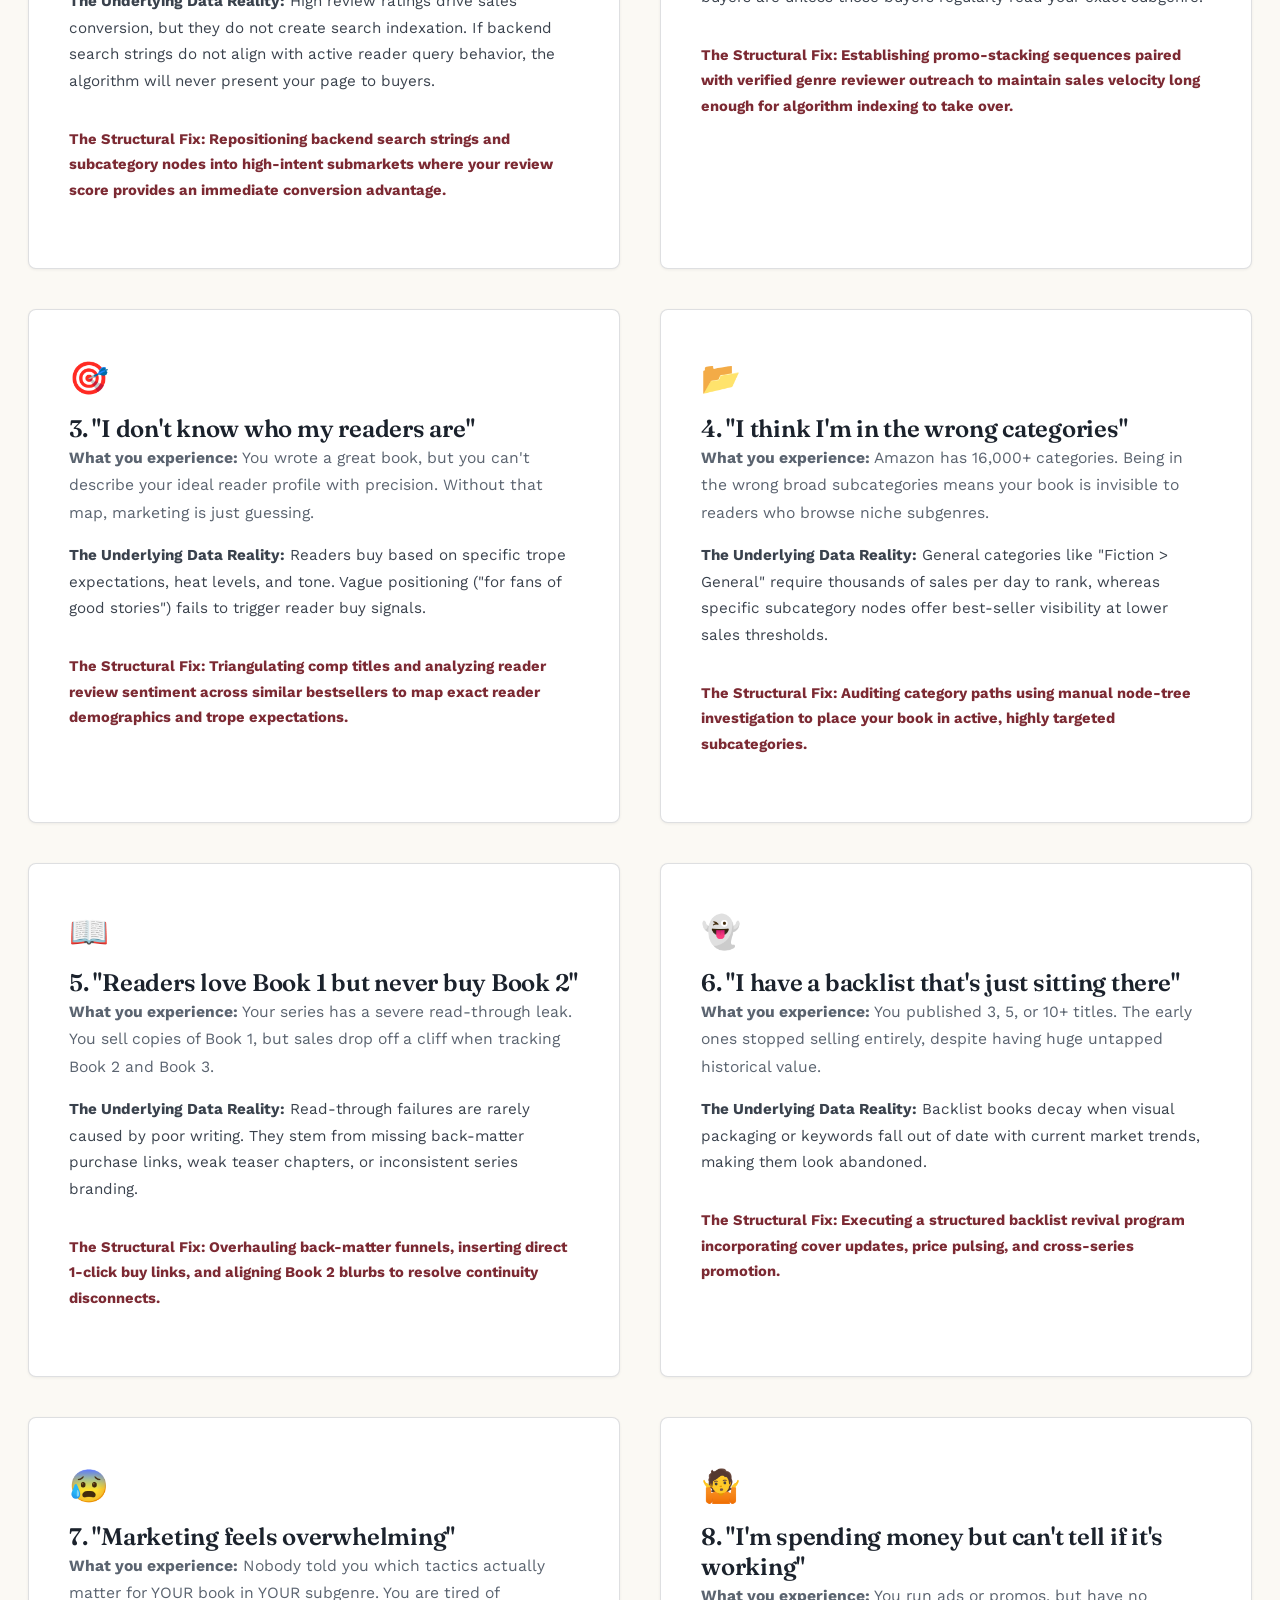
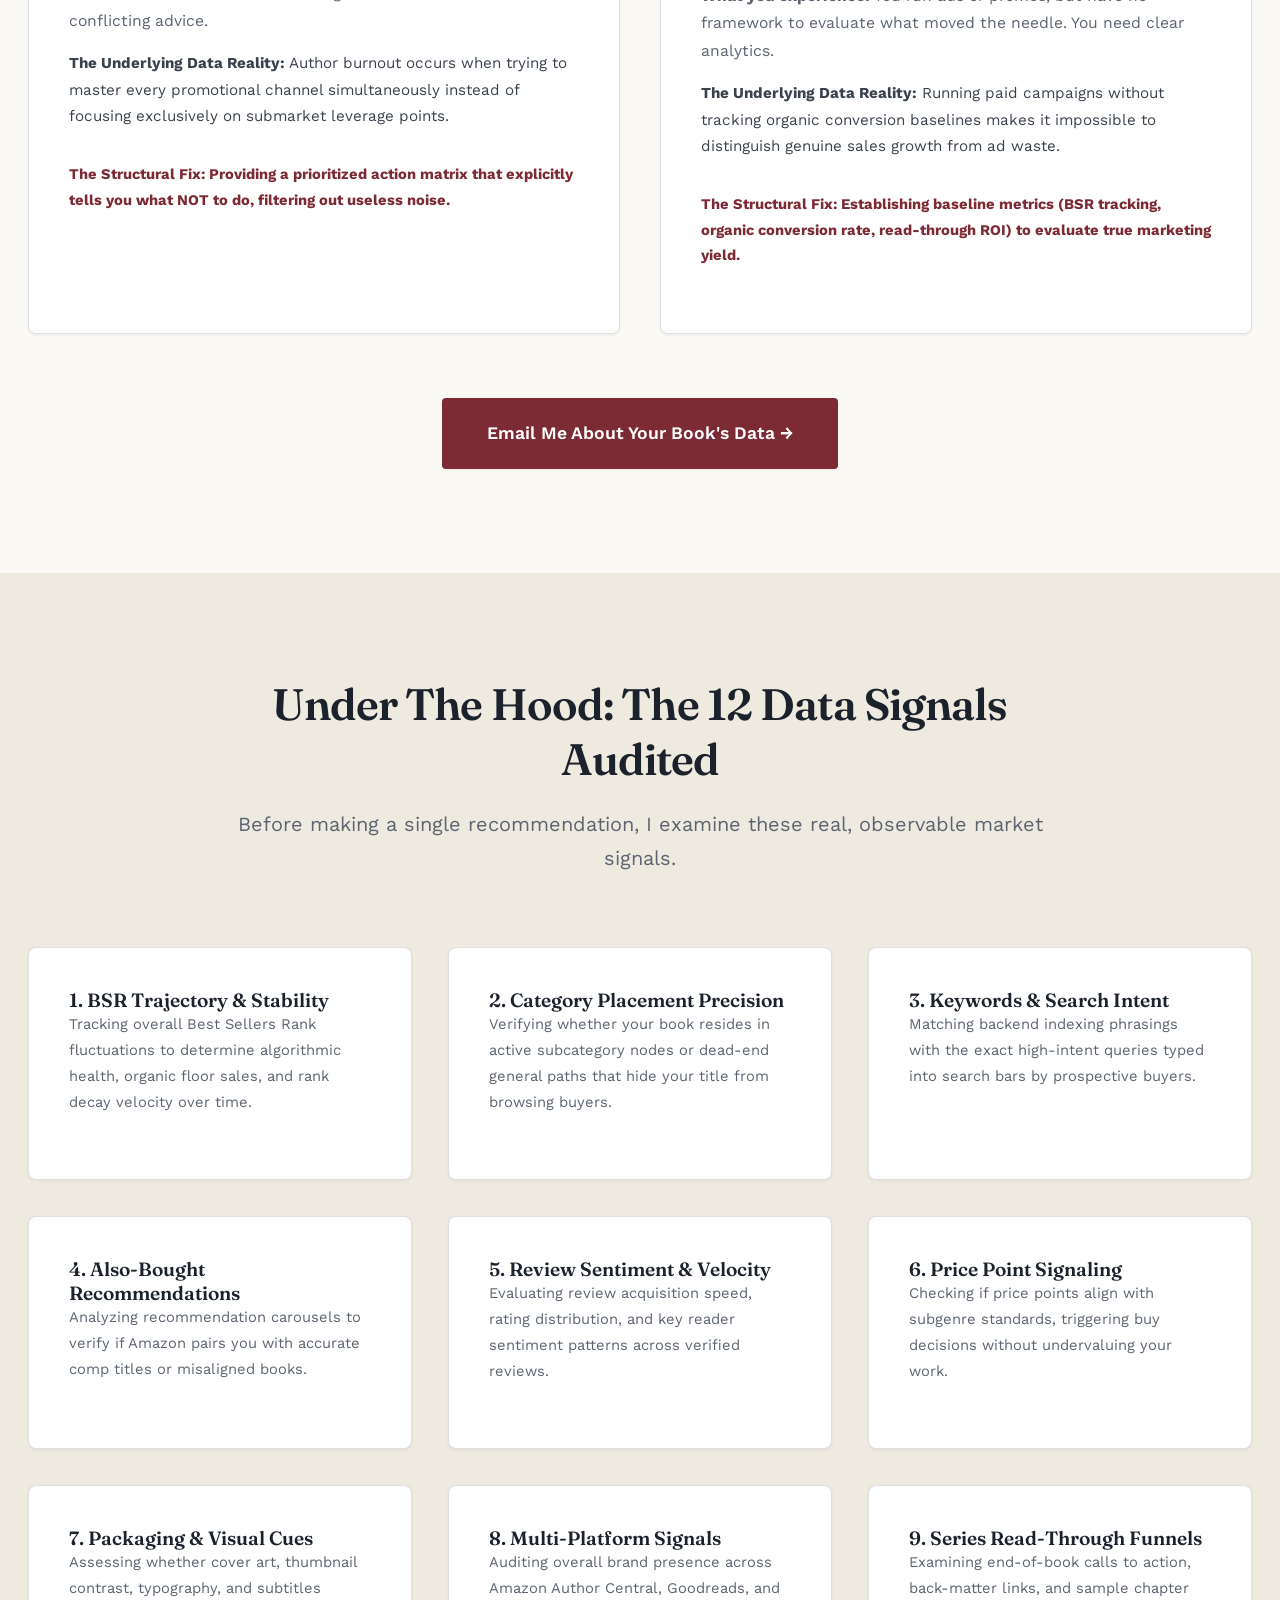
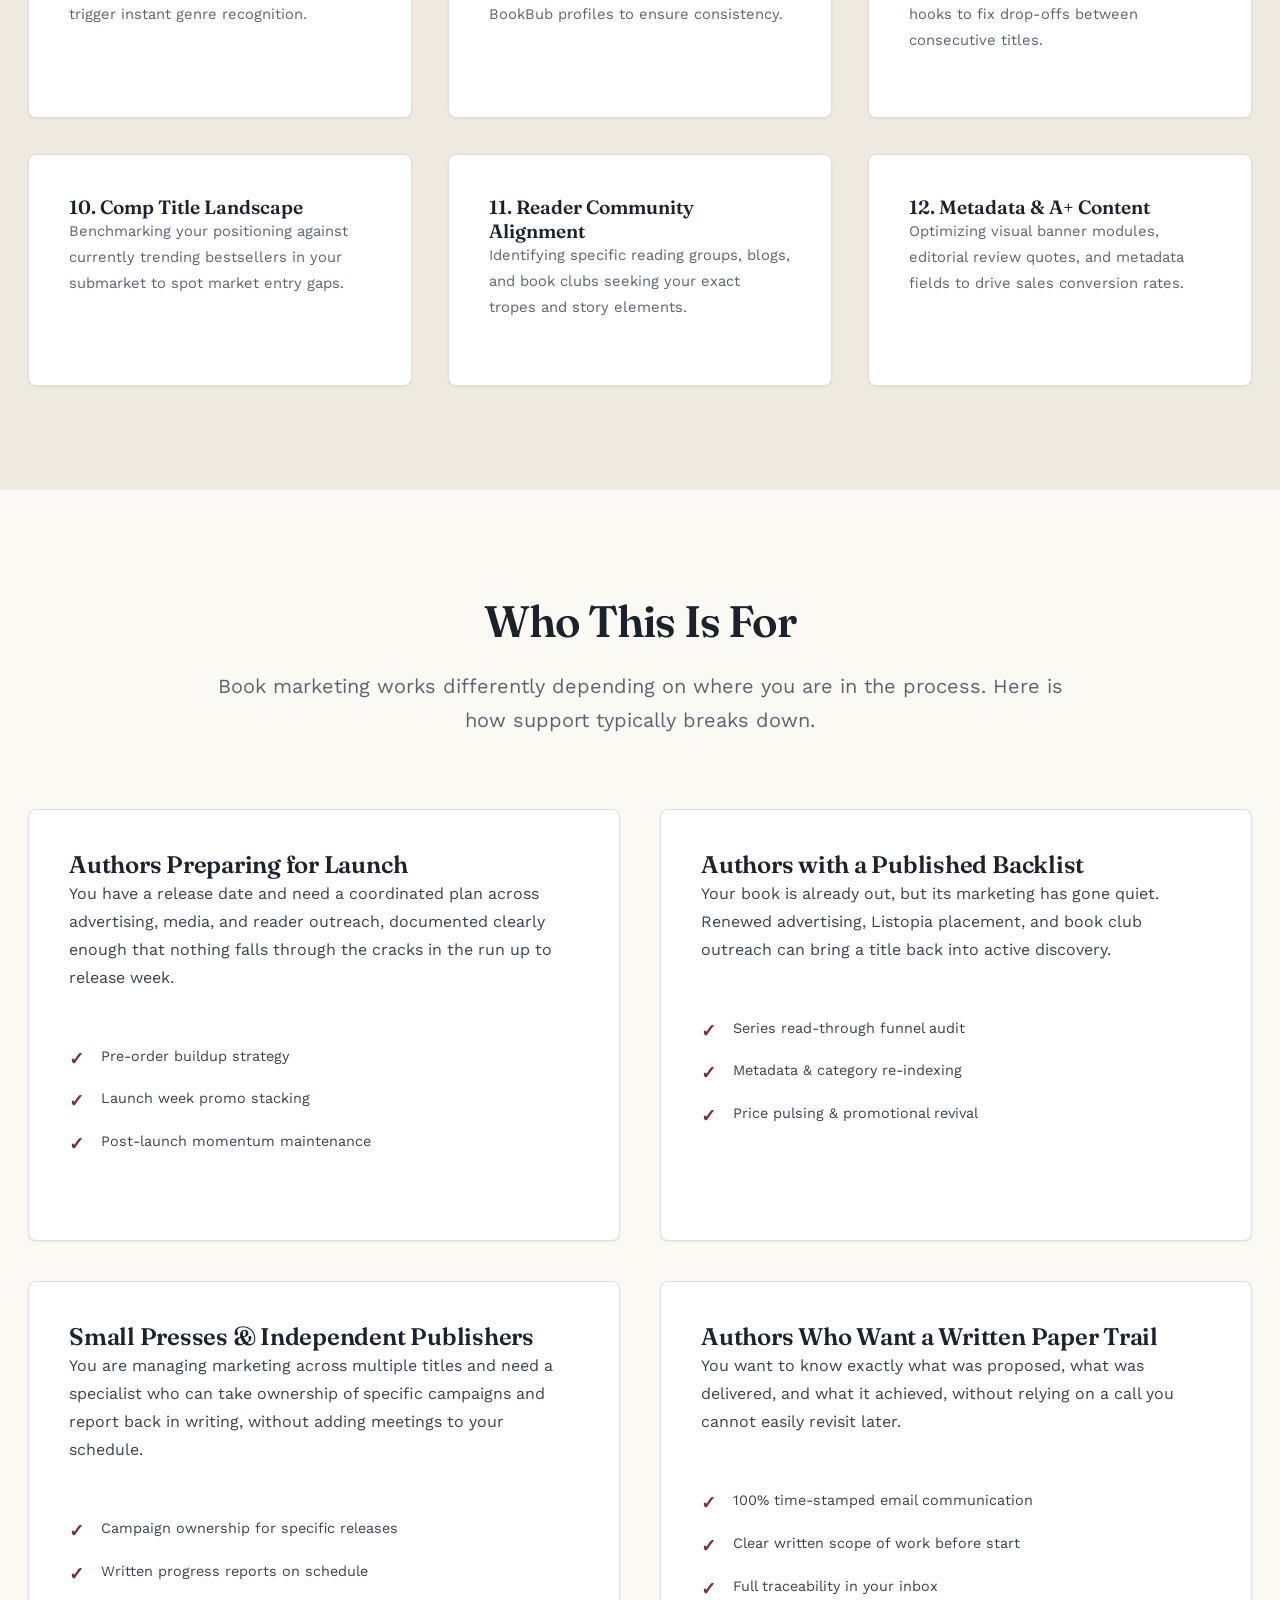
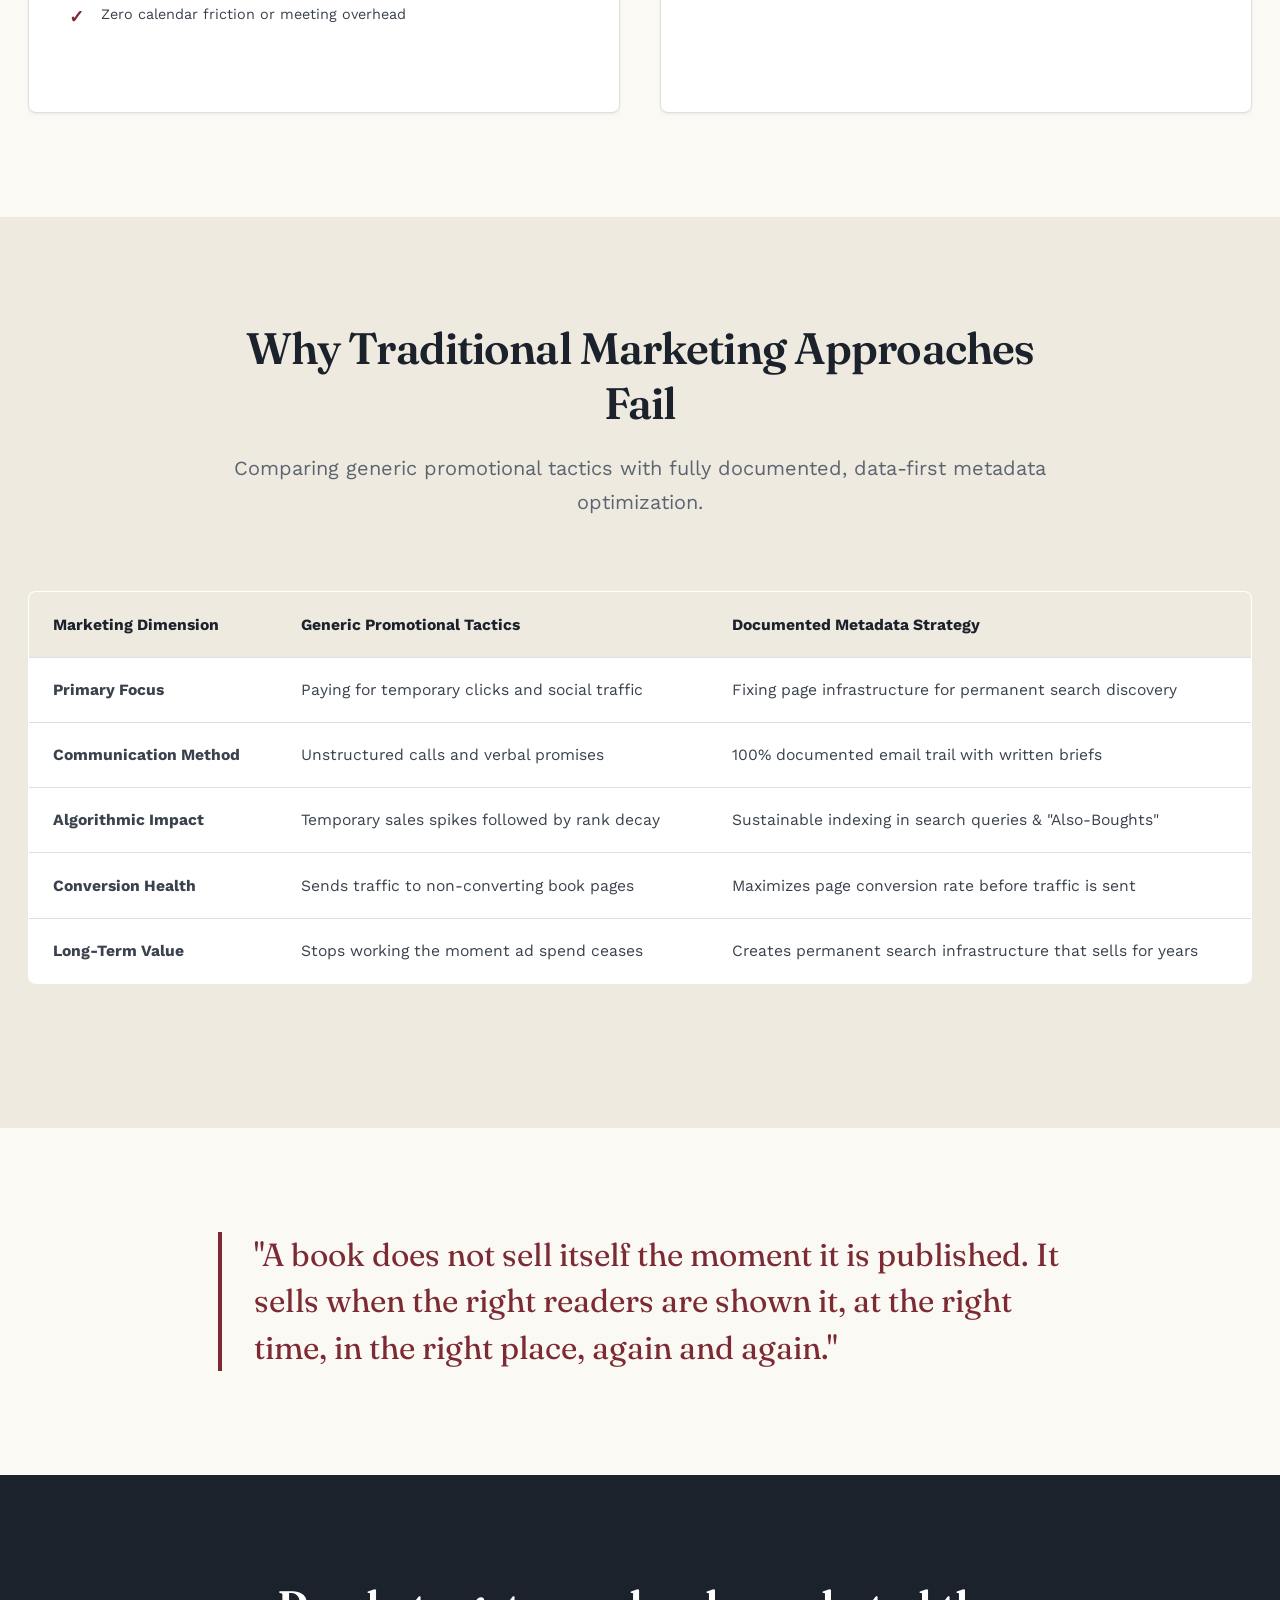
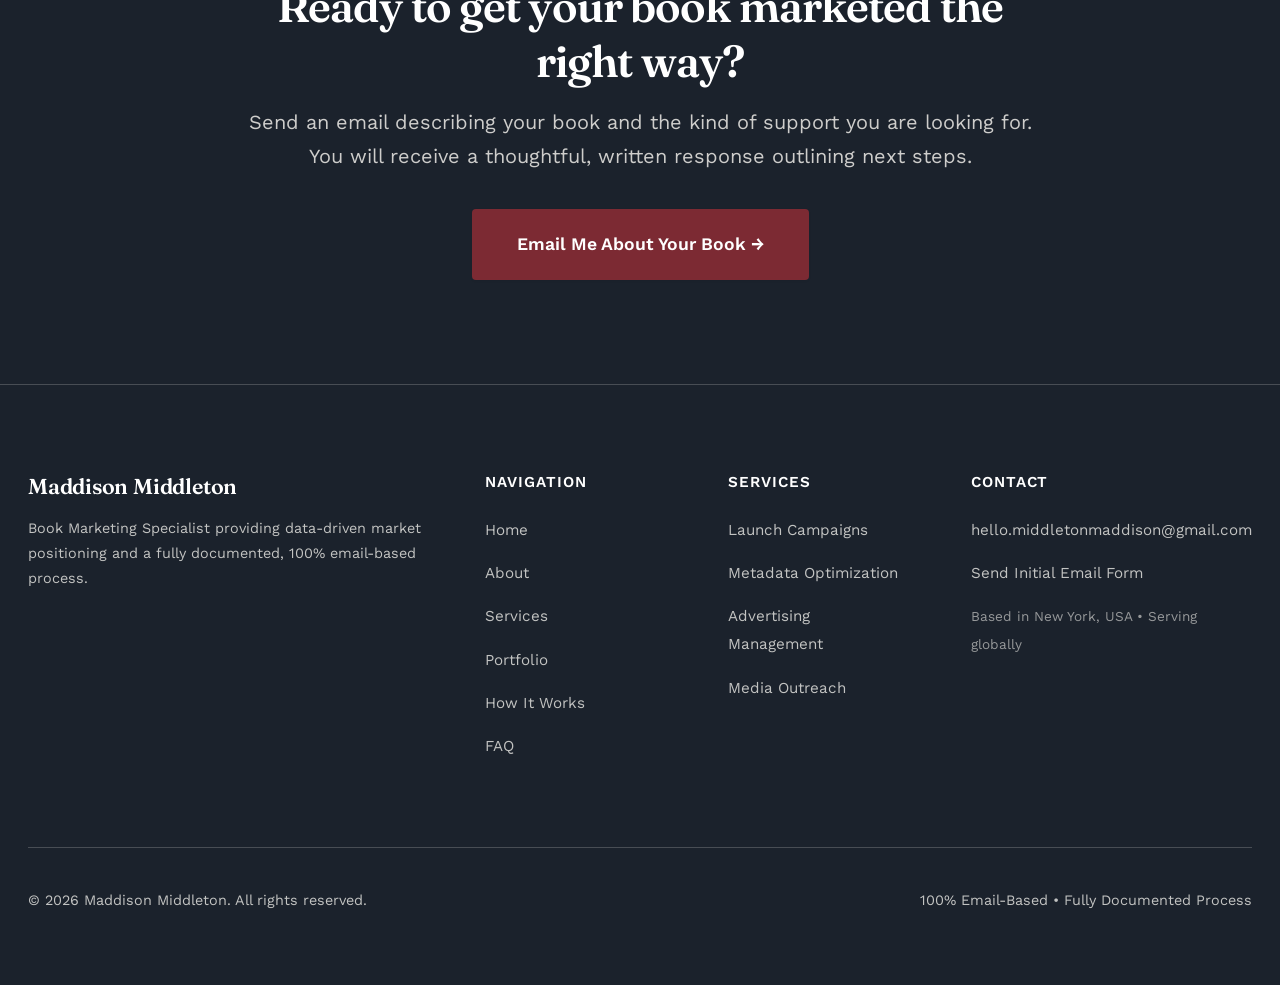
==== commit a5206c5a: "Update index.html" ====
--- a/index.html
+++ b/index.html
@@ -4,7 +4,7 @@
   <meta charset="UTF-8">
   <meta name="viewport" content="width=device-width, initial-scale=1.0">
   <title>Maddison Middleton | Book Marketing Specialist</title>
-  <meta name="description" content="Book marketing for authors and publishers, delivered through a clear, fully documented, 100% email-based process from start to finish.">
+  <meta name="description" content="Book marketing for authors and publishers, delivered through a clear, fully documented, 100% email-based process from start to finish. Based in New York, USA.">
   <link rel="preconnect" href="https://fonts.googleapis.com">
   <link rel="preconnect" href="https://fonts.gstatic.com" crossorigin>
   <link href="https://fonts.googleapis.com/css2?family=Fraunces:opsz,wght@9..144,500;9..144,600;9..144,700&family=Work+Sans:wght@400;500;600;700&display=swap" rel="stylesheet">
@@ -44,7 +44,7 @@
         <p class="lead">I help authors and publishers get their books positioned, promoted, and placed in front of the readers who are actually looking for them, through a clear, organized, fully email-based process from start to finish.</p>
         
         <p style="margin-top: 1rem; color: var(--text-body);">
-          Most books don't fail because of writing quality—they fail because of category misplacement, keyword mismatches, weak back-matter funnels, and unoptimized Amazon metadata. I fix your book's discovery infrastructure and run targeted campaigns with 100% written accountability.
+          Based in New York, USA, I work with self-published authors, small presses, and traditional publishers worldwide. Most books don't fail because of writing quality—they fail because of category misplacement, keyword mismatches, weak back-matter funnels, and unoptimized Amazon metadata. I fix your book's discovery infrastructure and execute targeted campaigns with 100% written accountability.
         </p>
 
         <div style="display: flex; gap: 1.25rem; flex-wrap: wrap; margin-top: 2.25rem;">
@@ -66,8 +66,8 @@
             <p>Genres & submarkets covered</p>
           </div>
           <div class="stat-item">
-            <h3>Data-First</h3>
-            <p>Transparent reporting</p>
+            <h3>NYC</h3>
+            <p>New York, USA Based</p>
           </div>
         </div>
       </div>
@@ -422,7 +422,7 @@
           <ul>
             <li><a href="mailto:hello.middletonmaddison@gmail.com">hello.middletonmaddison@gmail.com</a></li>
             <li><a href="contact.html">Send Initial Email Form</a></li>
-            <li><span style="font-size: 0.85rem; color: rgba(251, 249, 244, 0.5);">Based in Lagos, Nigeria • Serving globally</span></li>
+            <li><span style="font-size: 0.85rem; color: rgba(251, 249, 244, 0.55);">Based in New York, USA • Serving globally</span></li>
           </ul>
         </div>
       </div>
--- a/style.css
+++ b/style.css
@@ -1,10 +1,10 @@
 /* =========================================================
    Maddison Middleton — Book Marketing Specialist
-   Data-First, Long-Form Design System
+   New York, USA | Data-First, Long-Form Design System
    ========================================================= */
 
 :root {
-  --bg-main: #FBF9F4; /* Parchment/Paper tone */
+  --bg-main: #FBF9F4; /* Paper / Parchment tone */
   --bg-subtle: #EFEAE0; 
   --bg-card: #ffffff;
   --bg-dark: #1B222C; /* Deep ink slate */
@@ -20,16 +20,19 @@
   --oxblood-light: #f9ecee;
   --oxblood-border: #e8b8bc;
 
+  --accent-green: #047857;
+  --accent-green-bg: #d1fae5;
+
   --border: rgba(27, 34, 44, 0.14);
   --border-light: rgba(251, 249, 244, 0.2);
   --shadow-sm: 0 1px 3px 0 rgb(0 0 0 / 0.06);
   --shadow-md: 0 4px 12px -1px rgb(0 0 0 / 0.08);
   --shadow-lg: 0 12px 24px -4px rgb(0 0 0 / 0.12);
 
-  --font-display: "Fraunces", "Iowan Old Style", serif;
+  --font-display: "Fraunces", "Iowan Old Style", Georgia, serif;
   --font-sans: "Work Sans", -apple-system, BlinkMacSystemFont, "Segoe UI", Roboto, sans-serif;
   
-  --max-width: 1240px;
+  --max-width: 1280px;
   --radius-sm: 4px;
   --radius-md: 8px;
   --radius-lg: 12px;
@@ -56,13 +59,13 @@
   line-height: 1.25;
 }
 
-h1 { font-size: clamp(2.4rem, 4.5vw, 3.8rem); letter-spacing: -0.02em; }
-h2 { font-size: clamp(1.8rem, 3.2vw, 2.6rem); letter-spacing: -0.01em; }
-h3 { font-size: 1.45rem; }
-h4 { font-size: 1.15rem; }
-
-p { margin-bottom: 1.5rem; max-width: 75ch; }
-p.lead { font-size: 1.2rem; color: var(--text-muted); font-weight: 400; line-height: 1.65; }
+h1 { font-size: clamp(2.5rem, 5vw, 4rem); letter-spacing: -0.03em; }
+h2 { font-size: clamp(1.9rem, 3.5vw, 2.75rem); letter-spacing: -0.02em; }
+h3 { font-size: 1.5rem; letter-spacing: -0.01em; }
+h4 { font-size: 1.2rem; }
+
+p { margin-bottom: 1.5rem; max-width: 78ch; }
+p.lead { font-size: 1.25rem; color: var(--text-muted); font-weight: 400; line-height: 1.7; }
 
 a { color: var(--oxblood); text-decoration: none; transition: var(--transition); }
 a:hover { color: var(--oxblood-hover); }
@@ -134,7 +137,7 @@
   position: sticky;
   top: 0;
   z-index: 1000;
-  background: rgba(251, 249, 244, 0.96);
+  background: rgba(251, 249, 244, 0.97);
   backdrop-filter: blur(12px);
   border-bottom: 1px solid var(--border);
 }
@@ -154,8 +157,8 @@
 }
 
 .brand-mark {
-  width: 44px;
-  height: 44px;
+  width: 46px;
+  height: 46px;
   border-radius: 50%;
   overflow: hidden;
   border: 1px solid var(--border);
@@ -170,7 +173,7 @@
 
 .brand-name {
   font-family: var(--font-display);
-  font-size: 1.2rem;
+  font-size: 1.25rem;
   font-weight: 700;
   color: var(--text-dark);
   display: block;
@@ -190,7 +193,7 @@
 .nav-links {
   display: flex;
   align-items: center;
-  gap: 1.75rem;
+  gap: 1.85rem;
   list-style: none;
 }
 
@@ -216,8 +219,8 @@
 }
 
 /* --- Layout Sections --- */
-.section { padding: 6rem 0; }
-.section-lg { padding: 8rem 0; }
+.section { padding: 6.5rem 0; }
+.section-lg { padding: 8.5rem 0; }
 .bg-subtle { background-color: var(--bg-subtle); }
 .bg-dark { background-color: var(--bg-dark); color: var(--text-light); }
 .bg-dark h1, .bg-dark h2, .bg-dark h3, .bg-dark h4 { color: white; }
@@ -274,14 +277,14 @@
 
 /* --- Hero Layout --- */
 .hero {
-  padding: 6.5rem 0 5.5rem;
+  padding: 7rem 0 5.5rem;
   background: linear-gradient(180deg, var(--bg-subtle) 0%, var(--bg-main) 100%);
   border-bottom: 1px solid var(--border);
 }
 
 .hero-grid {
   display: grid;
-  grid-template-columns: 1.2fr 0.8fr;
+  grid-template-columns: 1.25fr 0.75fr;
   gap: 4rem;
   align-items: center;
 }
@@ -292,7 +295,7 @@
   box-shadow: var(--shadow-lg);
   border: 1px solid var(--border);
   aspect-ratio: 4/5;
-  max-width: 420px;
+  max-width: 440px;
   margin: 0 auto;
 }
 
@@ -491,7 +494,7 @@
 /* --- Footer --- */
 .site-footer {
   background: var(--bg-dark);
-  color: rgba(251, 249, 244, 0.7);
+  color: rgba(251, 249, 244, 0.75);
   padding: 5.5rem 0 3rem;
   border-top: 1px solid var(--border-light);
 }
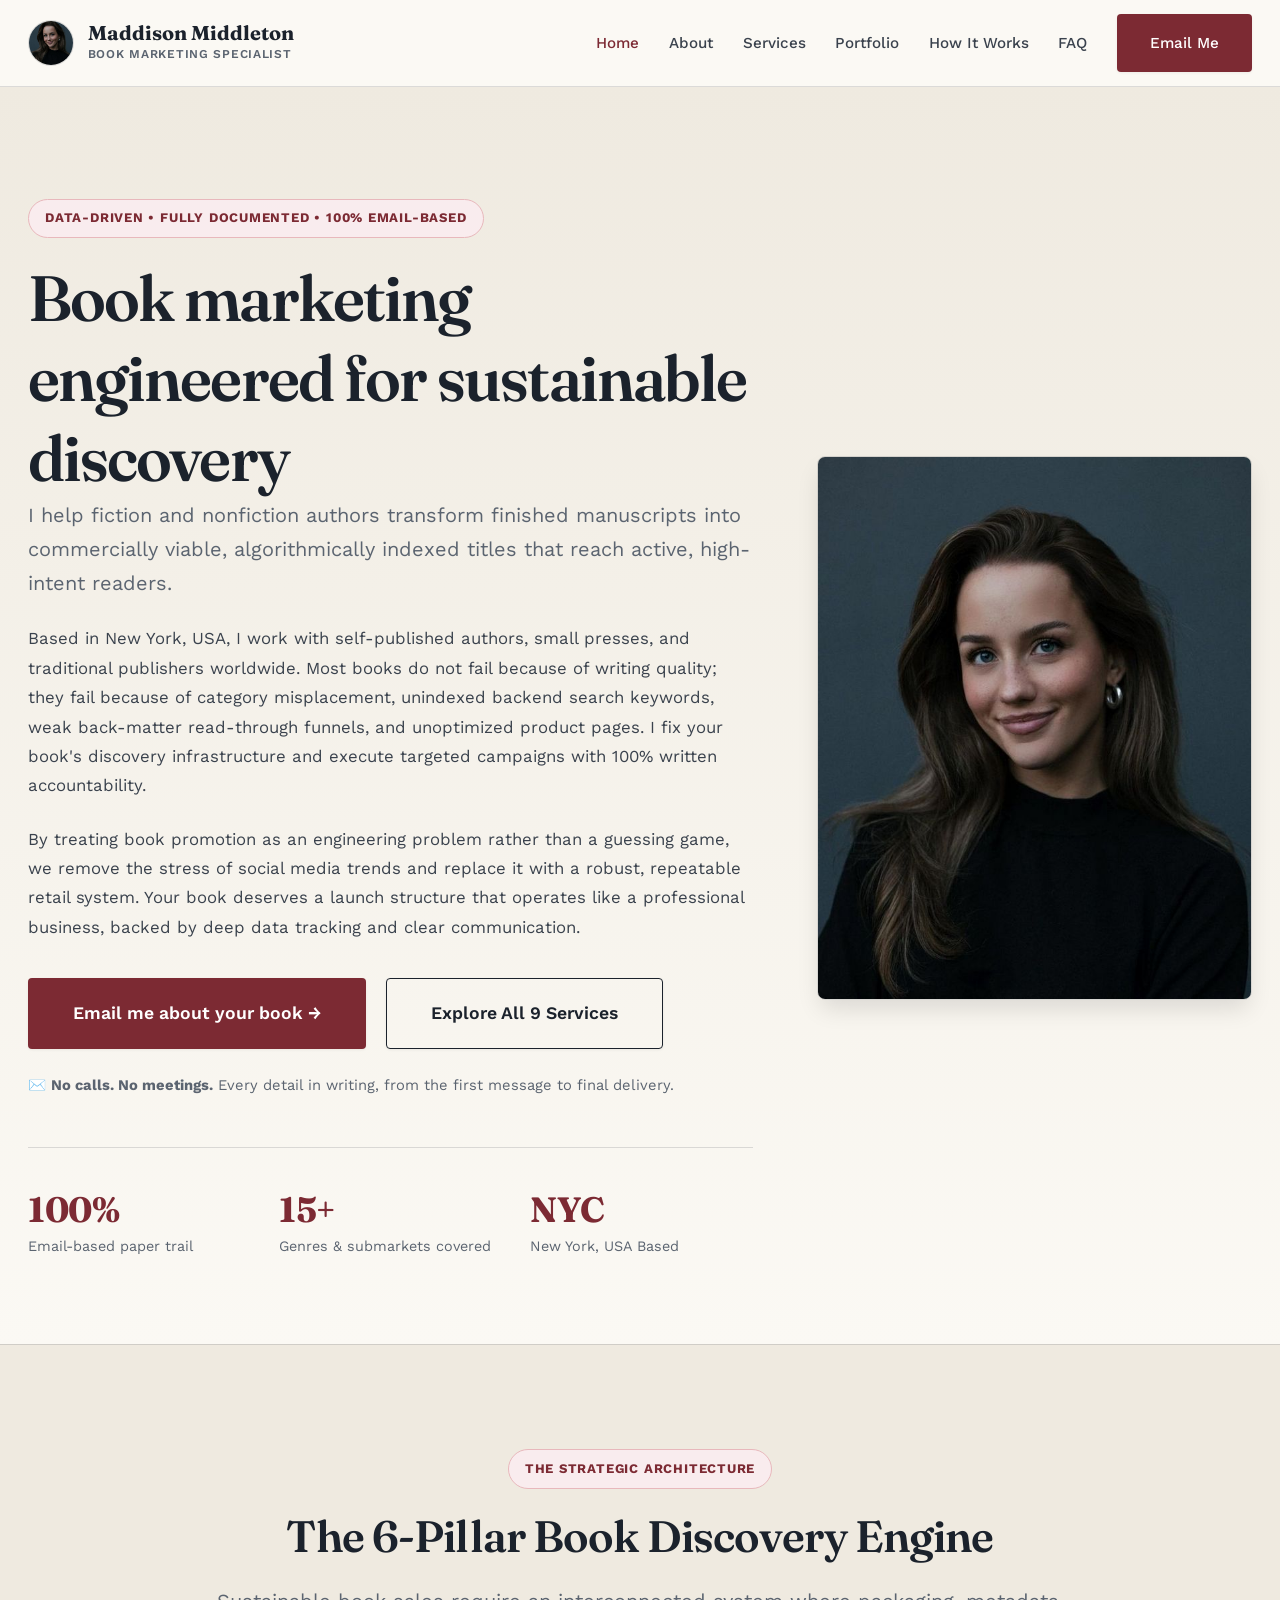
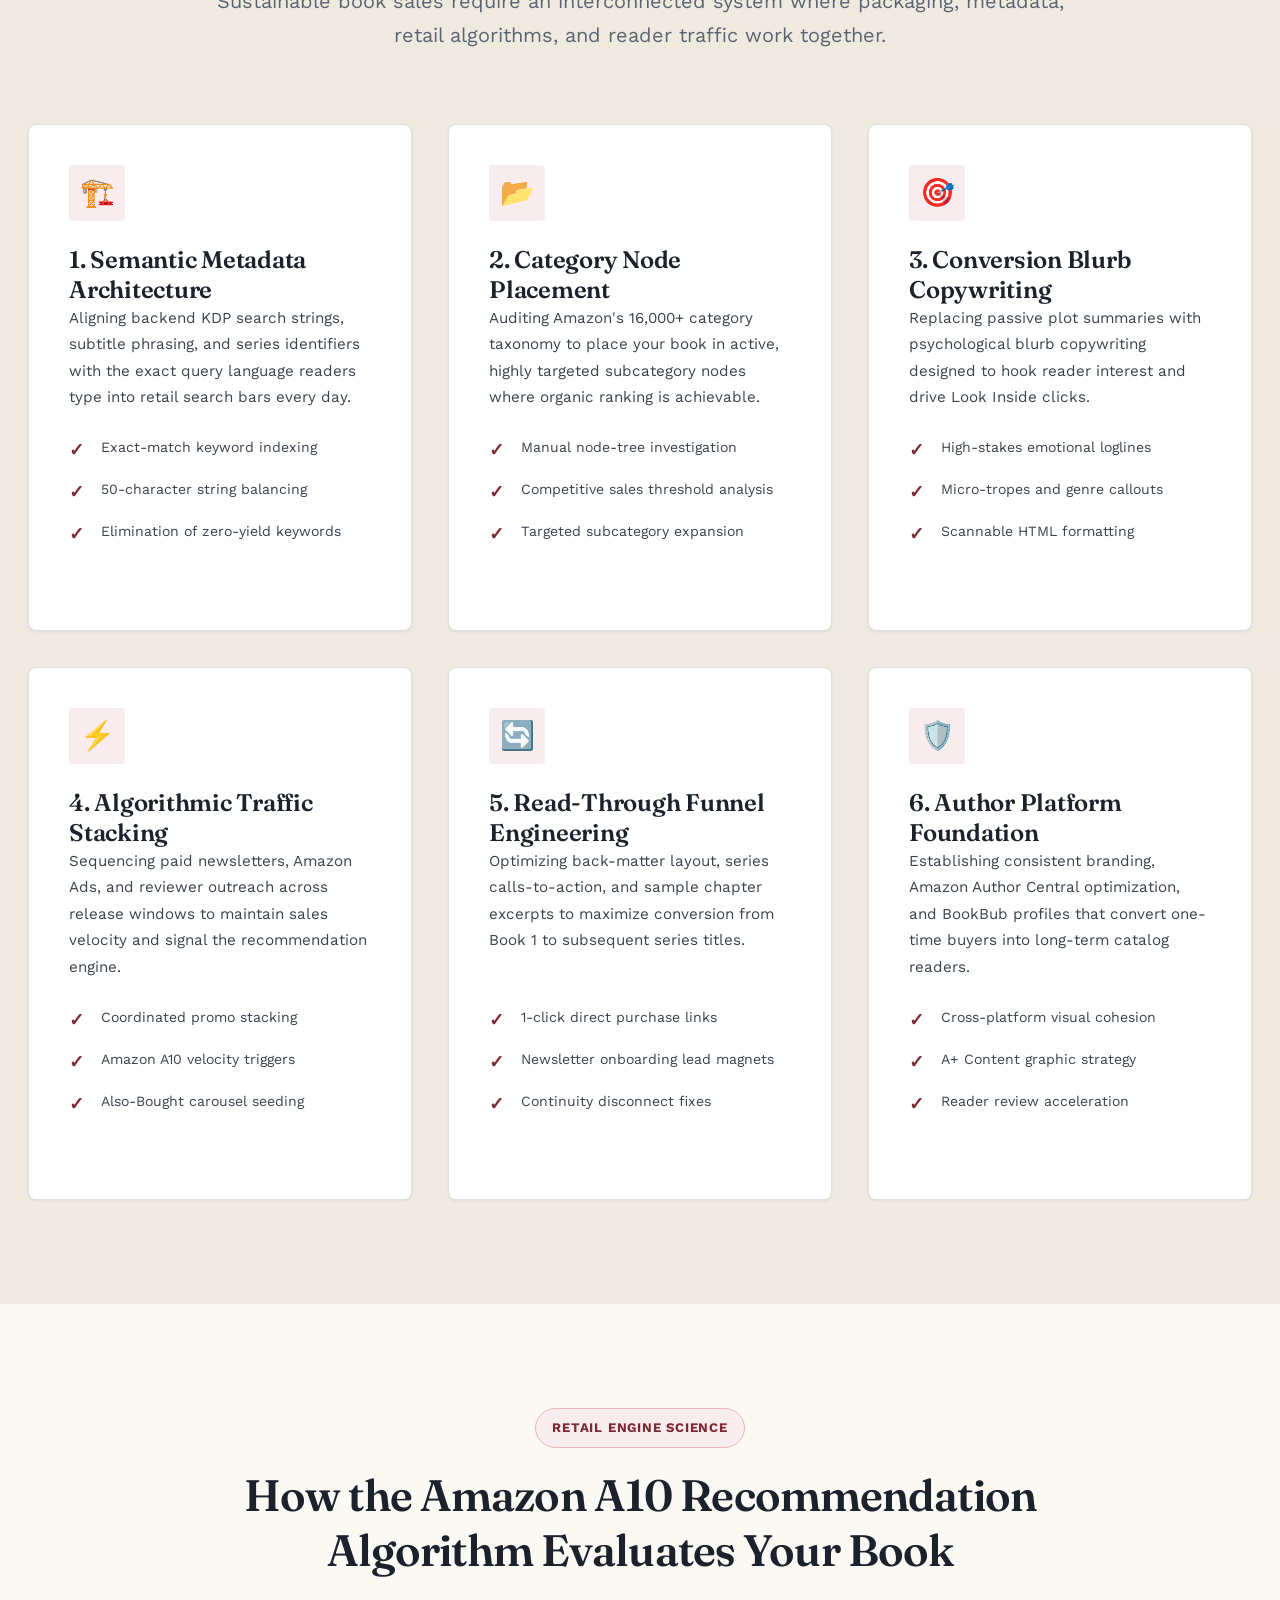
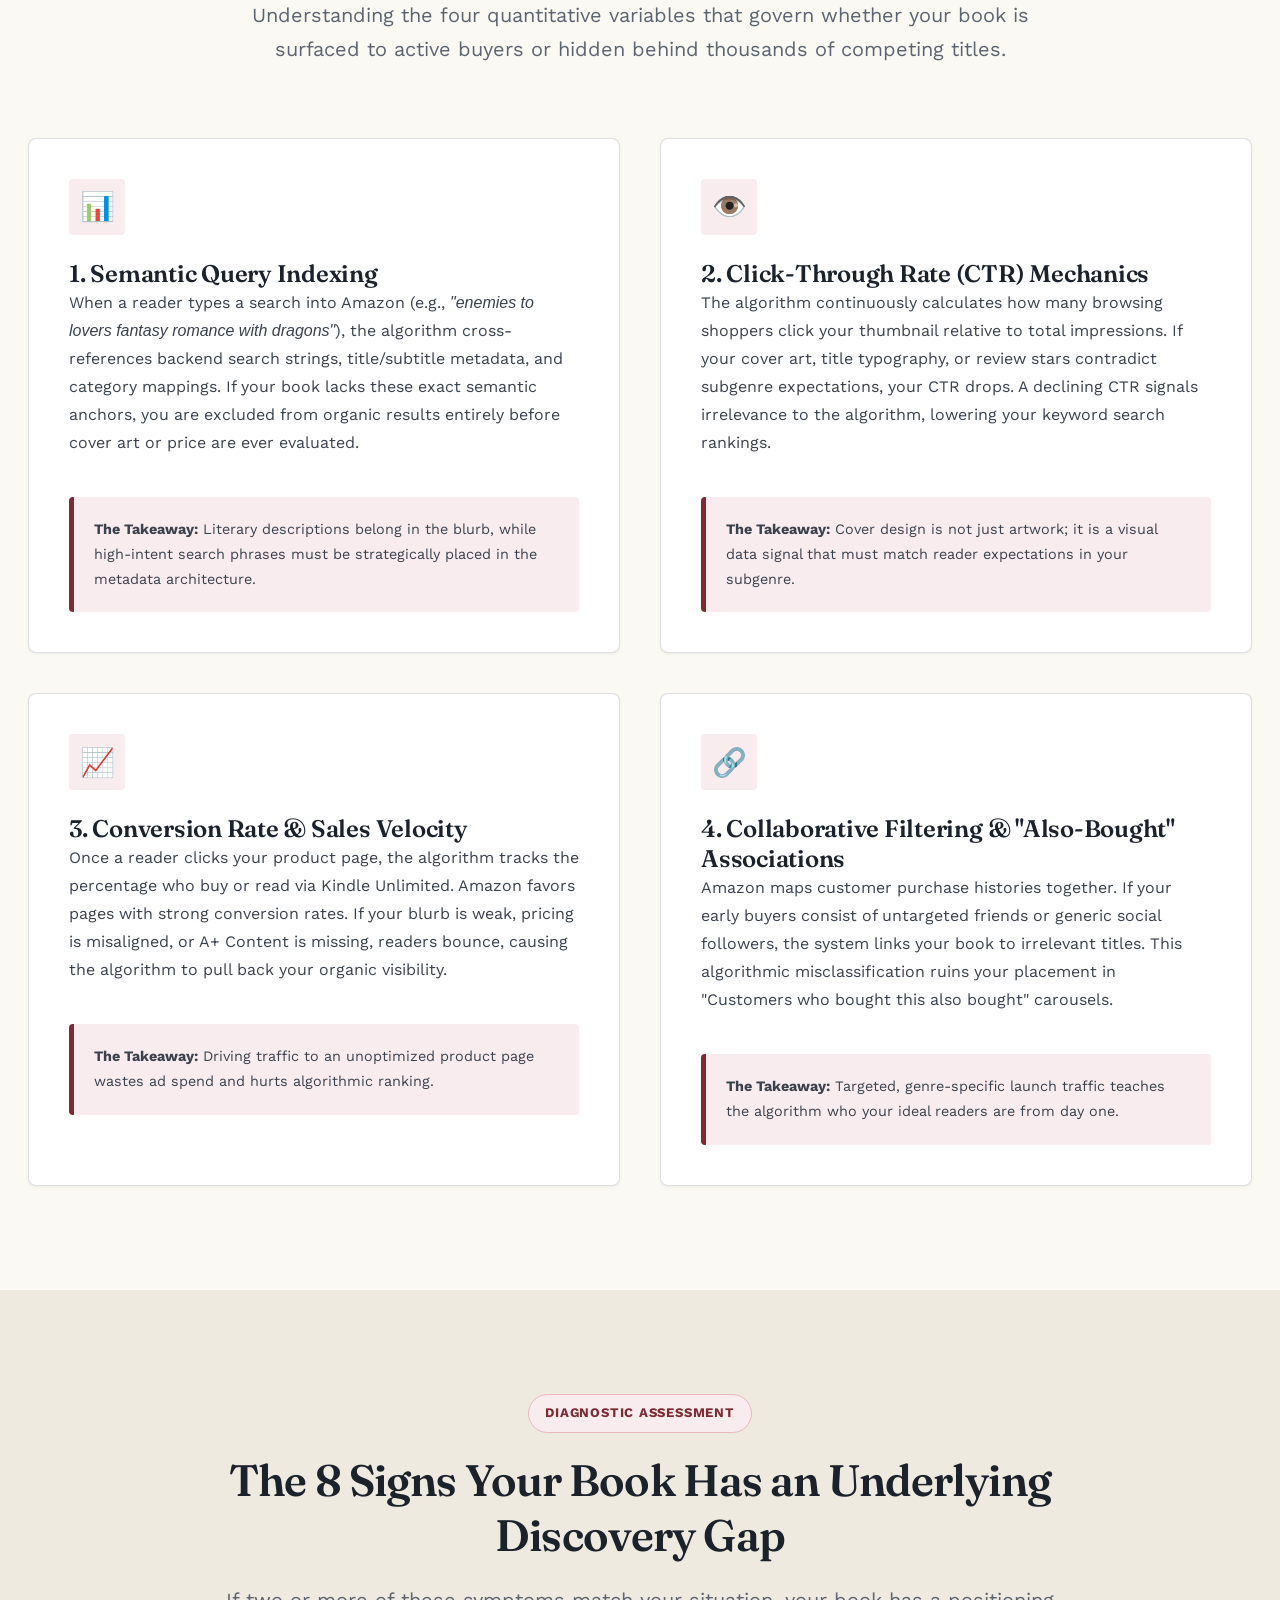
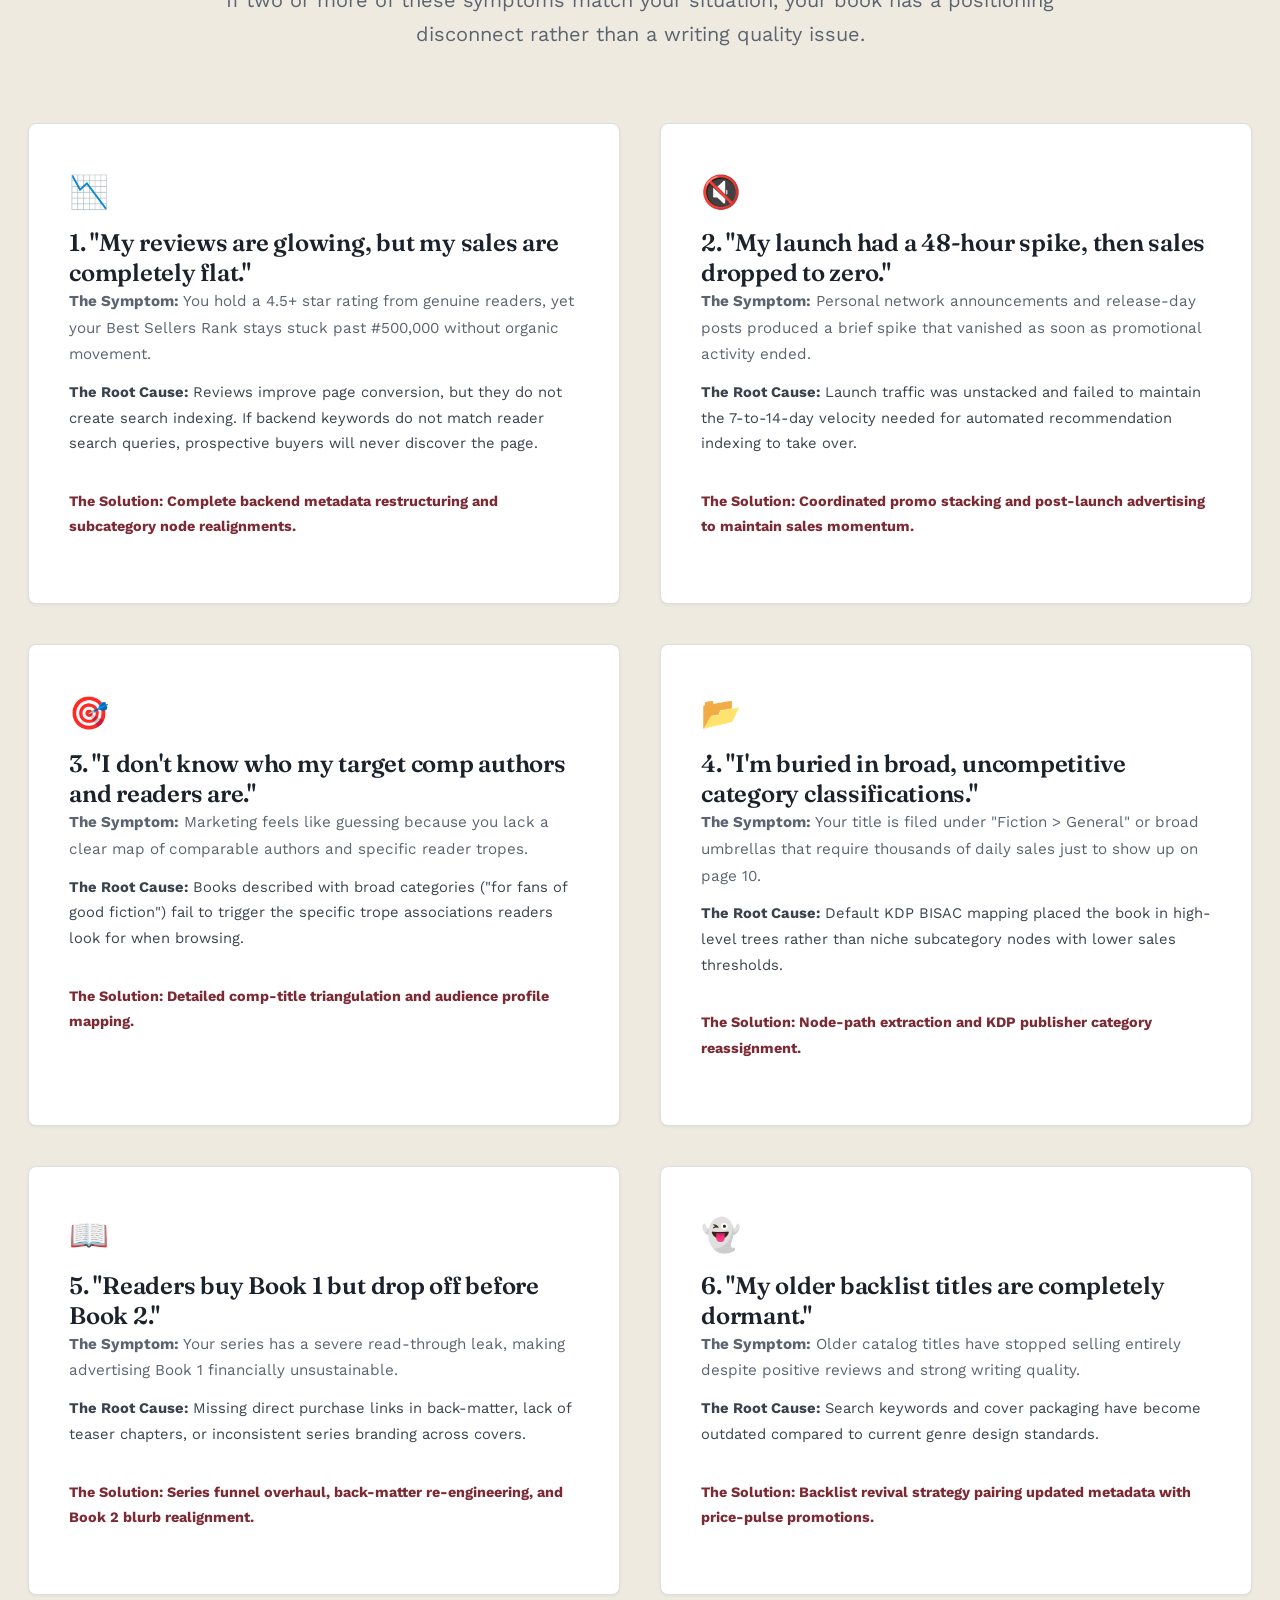
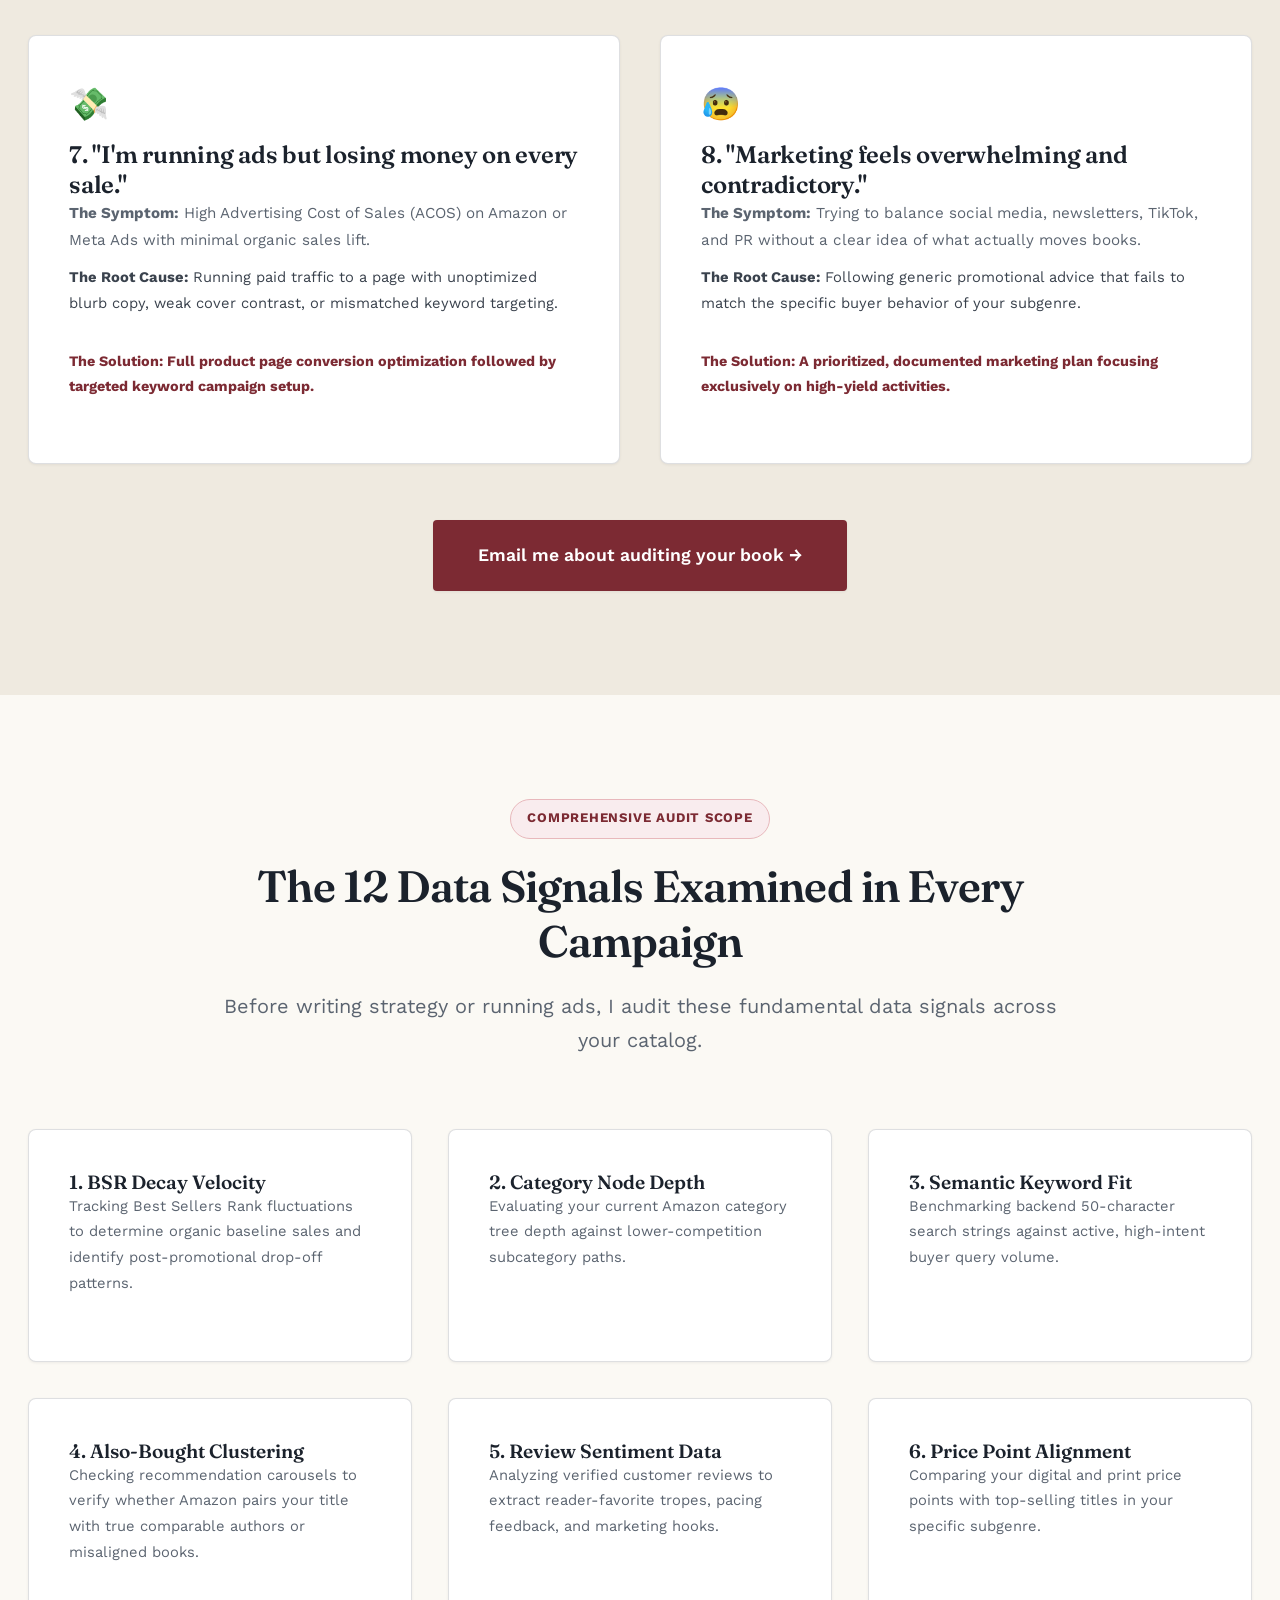
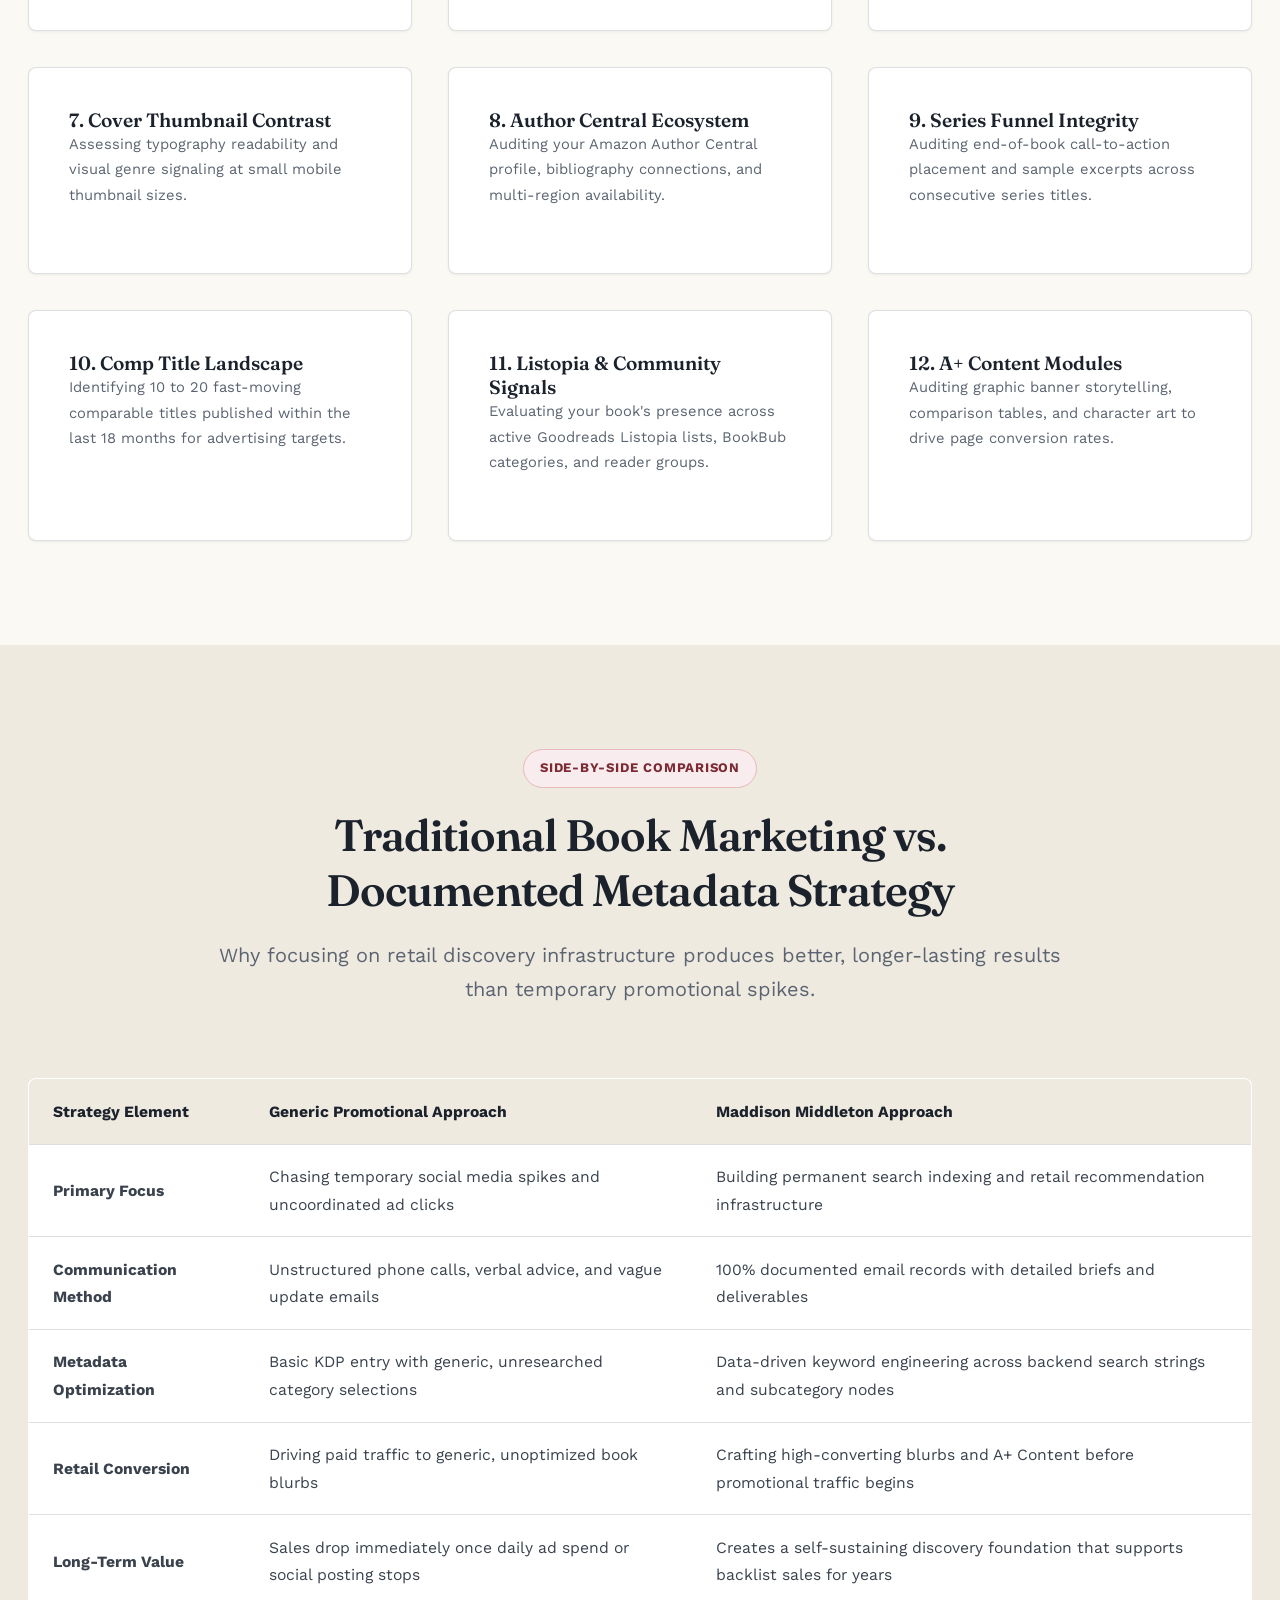
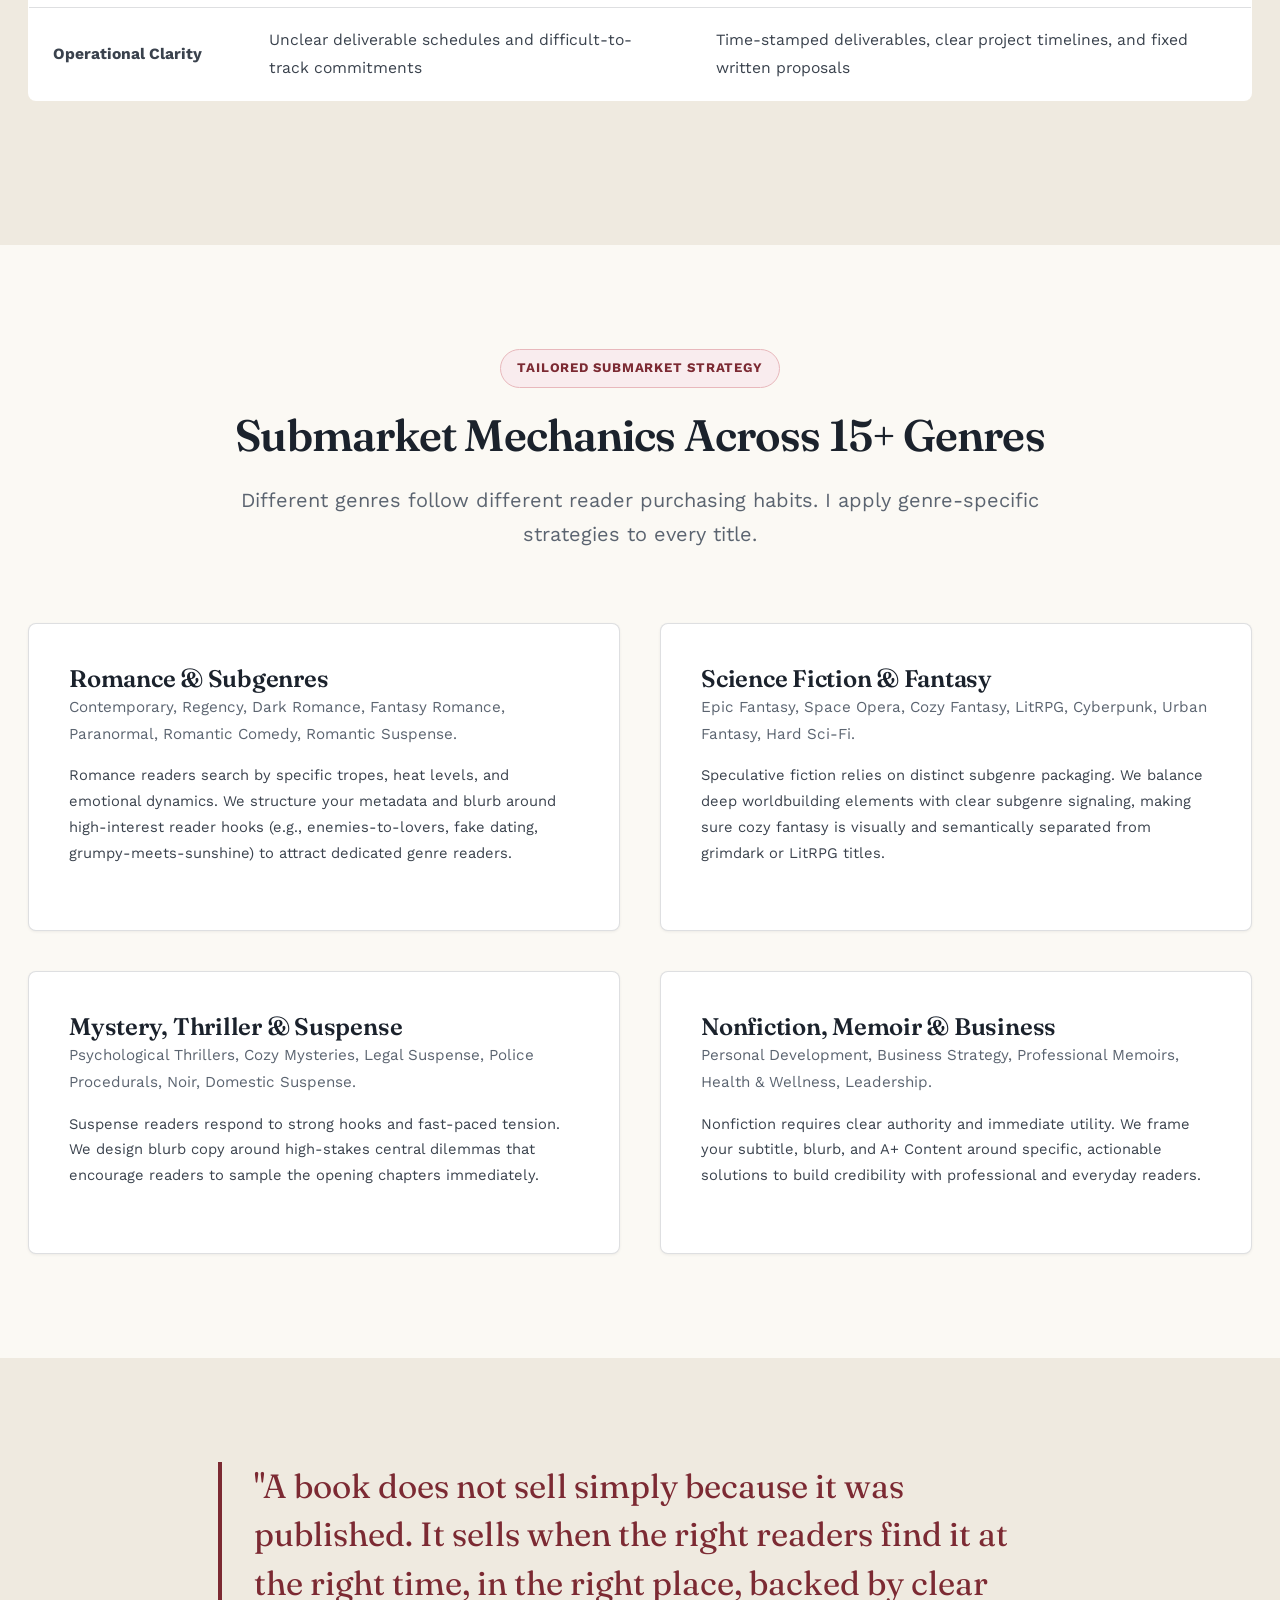
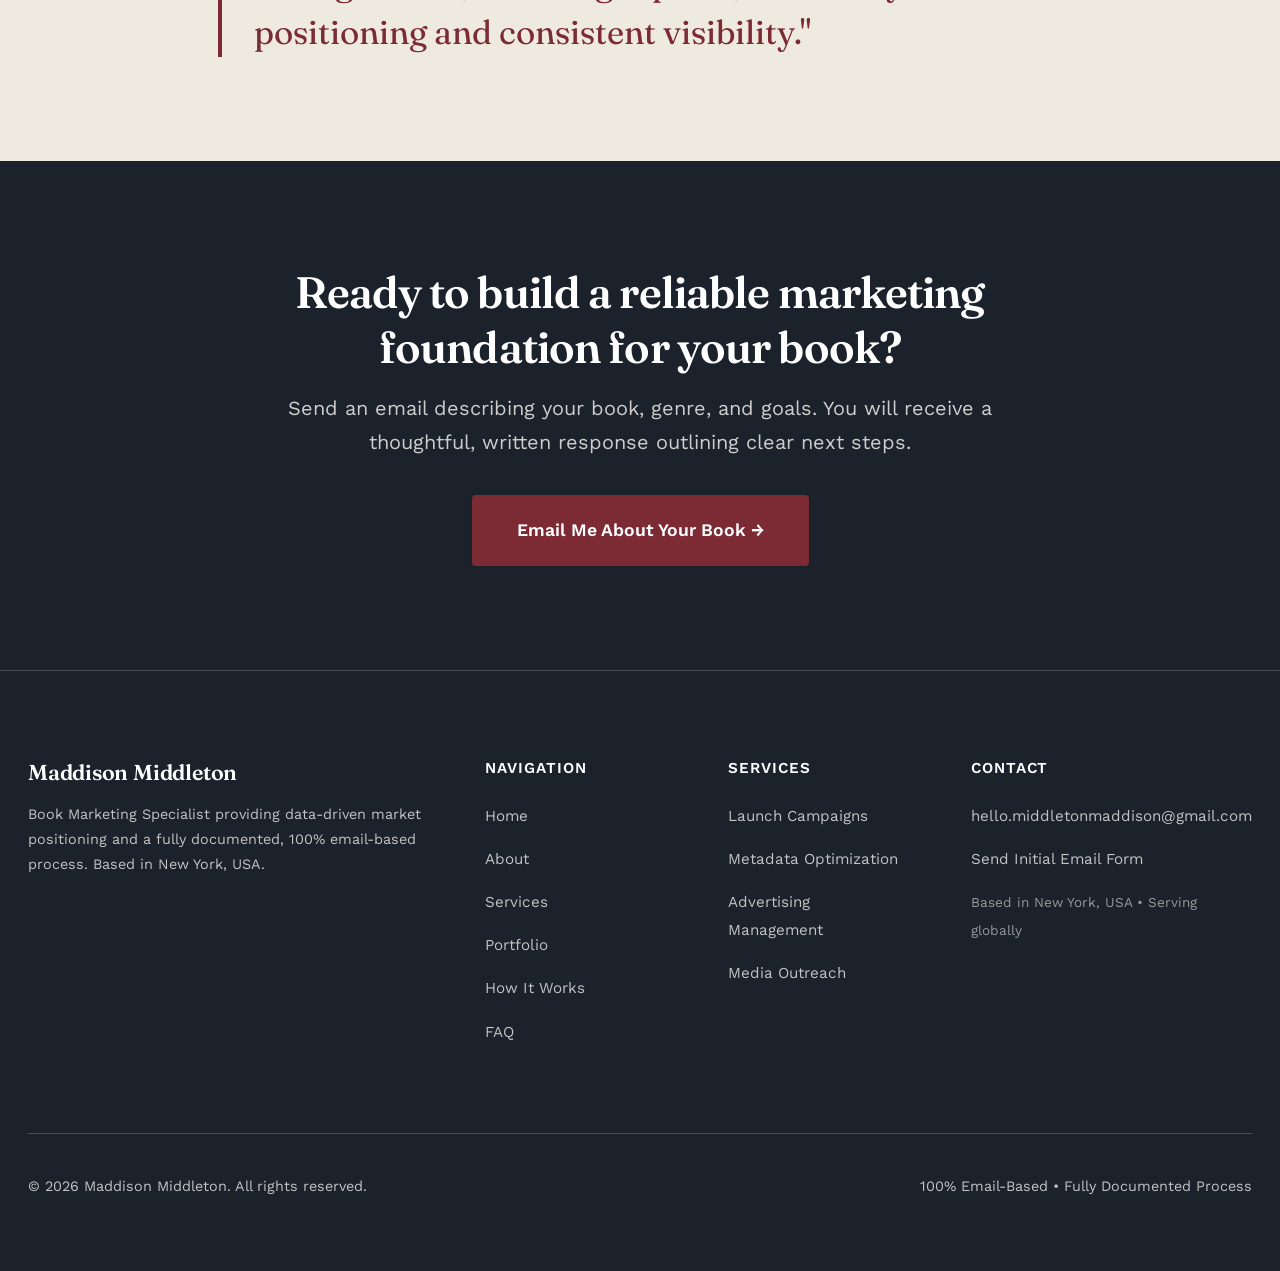
==== commit ecebd420: "Update index.html" ====
--- a/index.html
+++ b/index.html
@@ -4,7 +4,8 @@
   <meta charset="UTF-8">
   <meta name="viewport" content="width=device-width, initial-scale=1.0">
   <title>Maddison Middleton | Book Marketing Specialist</title>
-  <meta name="description" content="Book marketing for authors and publishers, delivered through a clear, fully documented, 100% email-based process from start to finish. Based in New York, USA.">
+  <meta name="description" content="Data-driven book marketing for authors and independent publishers. Specializing in Amazon metadata architecture, algorithmic indexing, launch campaigns, and paid advertising. 100% email-based process based in New York, USA.">
+  <link rel="icon" type="image/jpeg" href="my picture.jpg">
   <link rel="preconnect" href="https://fonts.googleapis.com">
   <link rel="preconnect" href="https://fonts.gstatic.com" crossorigin>
   <link href="https://fonts.googleapis.com/css2?family=Fraunces:opsz,wght@9..144,500;9..144,600;9..144,700&family=Work+Sans:wght@400;500;600;700&display=swap" rel="stylesheet">
@@ -39,17 +40,21 @@
   <section class="hero">
     <div class="container hero-grid">
       <div>
-        <span class="badge">Fully Documented • 100% Email-Based Process</span>
-        <h1>Book marketing, handled with care, precision, and data</h1>
-        <p class="lead">I help authors and publishers get their books positioned, promoted, and placed in front of the readers who are actually looking for them, through a clear, organized, fully email-based process from start to finish.</p>
+        <span class="badge">Data-Driven • Fully Documented • 100% Email-Based</span>
+        <h1>Book marketing engineered for sustainable discovery</h1>
+        <p class="lead">I help fiction and nonfiction authors transform finished manuscripts into commercially viable, algorithmically indexed titles that reach active, high-intent readers.</p>
         
-        <p style="margin-top: 1rem; color: var(--text-body);">
-          Based in New York, USA, I work with self-published authors, small presses, and traditional publishers worldwide. Most books don't fail because of writing quality—they fail because of category misplacement, keyword mismatches, weak back-matter funnels, and unoptimized Amazon metadata. I fix your book's discovery infrastructure and execute targeted campaigns with 100% written accountability.
+        <p style="margin-top: 1.5rem; color: var(--text-body); font-size: 1.05rem;">
+          Based in New York, USA, I work with self-published authors, small presses, and traditional publishers worldwide. Most books do not fail because of writing quality; they fail because of category misplacement, unindexed backend search keywords, weak back-matter read-through funnels, and unoptimized product pages. I fix your book's discovery infrastructure and execute targeted campaigns with 100% written accountability.
+        </p>
+
+        <p style="margin-top: 1rem; color: var(--text-body); font-size: 1.05rem;">
+          By treating book promotion as an engineering problem rather than a guessing game, we remove the stress of social media trends and replace it with a robust, repeatable retail system. Your book deserves a launch structure that operates like a professional business, backed by deep data tracking and clear communication.
         </p>
 
         <div style="display: flex; gap: 1.25rem; flex-wrap: wrap; margin-top: 2.25rem;">
           <a href="contact.html" class="btn btn-large">Email me about your book →</a>
-          <a href="services.html" class="btn btn-secondary btn-large">See Services</a>
+          <a href="services.html" class="btn btn-secondary btn-large">Explore All 9 Services</a>
         </div>
 
         <p style="font-size: 0.92rem; color: var(--text-muted); margin-top: 1.5rem;">
@@ -78,245 +83,283 @@
     </div>
   </section>
 
-  <!-- Section 1: The Amazon Discovery Framework -->
+  <!-- Section 1: The 6-Pillar Book Discovery Engine -->
   <section class="section bg-subtle">
     <div class="container">
       <div class="section-head">
-        <h2>The Amazon Discovery Framework</h2>
-        <p class="lead">How retail recommendation engines evaluate, index, and surface your book to active buyers.</p>
+        <span class="badge">The Strategic Architecture</span>
+        <h2>The 6-Pillar Book Discovery Engine</h2>
+        <p class="lead">Sustainable book sales require an interconnected system where packaging, metadata, retail algorithms, and reader traffic work together.</p>
+      </div>
+
+      <div class="grid-3">
+        <div class="card">
+          <div class="card-icon">🏗️</div>
+          <h3>1. Semantic Metadata Architecture</h3>
+          <p style="font-size: 0.95rem; color: var(--text-body);">Aligning backend KDP search strings, subtitle phrasing, and series identifiers with the exact query language readers type into retail search bars every day.</p>
+          <ul class="check-list" style="font-size: 0.88rem; margin-top: auto;">
+            <li>Exact-match keyword indexing</li>
+            <li>50-character string balancing</li>
+            <li>Elimination of zero-yield keywords</li>
+          </ul>
+        </div>
+
+        <div class="card">
+          <div class="card-icon">📂</div>
+          <h3>2. Category Node Placement</h3>
+          <p style="font-size: 0.95rem; color: var(--text-body);">Auditing Amazon's 16,000+ category taxonomy to place your book in active, highly targeted subcategory nodes where organic ranking is achievable.</p>
+          <ul class="check-list" style="font-size: 0.88rem; margin-top: auto;">
+            <li>Manual node-tree investigation</li>
+            <li>Competitive sales threshold analysis</li>
+            <li>Targeted subcategory expansion</li>
+          </ul>
+        </div>
+
+        <div class="card">
+          <div class="card-icon">🎯</div>
+          <h3>3. Conversion Blurb Copywriting</h3>
+          <p style="font-size: 0.95rem; color: var(--text-body);">Replacing passive plot summaries with psychological blurb copywriting designed to hook reader interest and drive Look Inside clicks.</p>
+          <ul class="check-list" style="font-size: 0.88rem; margin-top: auto;">
+            <li>High-stakes emotional loglines</li>
+            <li>Micro-tropes and genre callouts</li>
+            <li>Scannable HTML formatting</li>
+          </ul>
+        </div>
+
+        <div class="card">
+          <div class="card-icon">⚡</div>
+          <h3>4. Algorithmic Traffic Stacking</h3>
+          <p style="font-size: 0.95rem; color: var(--text-body);">Sequencing paid newsletters, Amazon Ads, and reviewer outreach across release windows to maintain sales velocity and signal the recommendation engine.</p>
+          <ul class="check-list" style="font-size: 0.88rem; margin-top: auto;">
+            <li>Coordinated promo stacking</li>
+            <li>Amazon A10 velocity triggers</li>
+            <li>Also-Bought carousel seeding</li>
+          </ul>
+        </div>
+
+        <div class="card">
+          <div class="card-icon">🔄</div>
+          <h3>5. Read-Through Funnel Engineering</h3>
+          <p style="font-size: 0.95rem; color: var(--text-body);">Optimizing back-matter layout, series calls-to-action, and sample chapter excerpts to maximize conversion from Book 1 to subsequent series titles.</p>
+          <ul class="check-list" style="font-size: 0.88rem; margin-top: auto;">
+            <li>1-click direct purchase links</li>
+            <li>Newsletter onboarding lead magnets</li>
+            <li>Continuity disconnect fixes</li>
+          </ul>
+        </div>
+
+        <div class="card">
+          <div class="card-icon">🛡️</div>
+          <h3>6. Author Platform Foundation</h3>
+          <p style="font-size: 0.95rem; color: var(--text-body);">Establishing consistent branding, Amazon Author Central optimization, and BookBub profiles that convert one-time buyers into long-term catalog readers.</p>
+          <ul class="check-list" style="font-size: 0.88rem; margin-top: auto;">
+            <li>Cross-platform visual cohesion</li>
+            <li>A+ Content graphic strategy</li>
+            <li>Reader review acceleration</li>
+          </ul>
+        </div>
+      </div>
+    </div>
+  </section>
+
+  <!-- Section 2: Deep Amazon Algorithm Breakdown -->
+  <section class="section">
+    <div class="container">
+      <div class="section-head">
+        <span class="badge">Retail Engine Science</span>
+        <h2>How the Amazon A10 Recommendation Algorithm Evaluates Your Book</h2>
+        <p class="lead">Understanding the four quantitative variables that govern whether your book is surfaced to active buyers or hidden behind thousands of competing titles.</p>
       </div>
 
       <div class="grid-2">
         <div class="card">
-          <div class="card-icon">⚡</div>
-          <h3>1. Semantic Search Indexing</h3>
-          <p>Amazon's A10 search algorithm evaluates backend search strings, subtitle keyword density, and category node trees. If your metadata fails to match exact phrases typed by prospective buyers, your book is completely filtered out of organic search queries before a buyer ever sees your cover art.</p>
-          <p style="font-size: 0.95rem; color: var(--text-muted);"><strong>The Structural Issue:</strong> Authors often use literary phrases ("A story of hope and redemption") instead of high-intent search terms ("clean regency romance with marriage of convenience").</p>
+          <div class="card-icon">📊</div>
+          <h3>1. Semantic Query Indexing</h3>
+          <p>When a reader types a search into Amazon (e.g., <em>"enemies to lovers fantasy romance with dragons"</em>), the algorithm cross-references backend search strings, title/subtitle metadata, and category mappings. If your book lacks these exact semantic anchors, you are excluded from organic results entirely before cover art or price are ever evaluated.</p>
+          <div class="callout-box" style="margin: 1rem 0 0; padding: 1.25rem;">
+            <p style="font-size: 0.9rem; margin: 0;"><strong>The Takeaway:</strong> Literary descriptions belong in the blurb, while high-intent search phrases must be strategically placed in the metadata architecture.</p>
+          </div>
         </div>
 
         <div class="card">
           <div class="card-icon">👁️</div>
           <h3>2. Click-Through Rate (CTR) Mechanics</h3>
-          <p>When your thumbnail cover, title typography, or price point contradicts specific subgenre expectations, your search result CTR plummets. Algorithms track impression-to-click ratios; a low CTR signals to the system that your title is irrelevant, causing it to drop in keyword rankings.</p>
-          <p style="font-size: 0.95rem; color: var(--text-muted);"><strong>The Structural Issue:</strong> Misaligned typography or packaging that signals horror when the manuscript is actually a psychological thriller.</p>
+          <p>The algorithm continuously calculates how many browsing shoppers click your thumbnail relative to total impressions. If your cover art, title typography, or review stars contradict subgenre expectations, your CTR drops. A declining CTR signals irrelevance to the algorithm, lowering your keyword search rankings.</p>
+          <div class="callout-box" style="margin: 1rem 0 0; padding: 1.25rem;">
+            <p style="font-size: 0.9rem; margin: 0;"><strong>The Takeaway:</strong> Cover design is not just artwork; it is a visual data signal that must match reader expectations in your subgenre.</p>
+          </div>
         </div>
 
         <div class="card">
           <div class="card-icon">📈</div>
           <h3>3. Conversion Rate & Sales Velocity</h3>
-          <p>A weak blurb hook or lack of A+ visual content causes browsing readers to bounce off your page. Low conversion velocity signals to the algorithm that showing your page wastes premium digital real estate, stripping your title of placement in "Also-Bought" carousels.</p>
-          <p style="font-size: 0.95rem; color: var(--text-muted);"><strong>The Structural Issue:</strong> Blurbs that summarize the plot like a book report rather than delivering a high-stakes emotional hook.</p>
+          <p>Once a reader clicks your product page, the algorithm tracks the percentage who buy or read via Kindle Unlimited. Amazon favors pages with strong conversion rates. If your blurb is weak, pricing is misaligned, or A+ Content is missing, readers bounce, causing the algorithm to pull back your organic visibility.</p>
+          <div class="callout-box" style="margin: 1rem 0 0; padding: 1.25rem;">
+            <p style="font-size: 0.9rem; margin: 0;"><strong>The Takeaway:</strong> Driving traffic to an unoptimized product page wastes ad spend and hurts algorithmic ranking.</p>
+          </div>
         </div>
 
         <div class="card">
           <div class="card-icon">🔗</div>
-          <h3>4. Recommendation Engine Associations</h3>
-          <p>The recommendation engine pairs books based on shared buyer history. If early purchases came from untargeted sources (e.g., social media friends who don't read your genre), Amazon links your title to irrelevant books, ruining your "Also-Bought" algorithm ecosystem.</p>
-          <p style="font-size: 0.95rem; color: var(--text-muted);"><strong>The Structural Issue:</strong> Algorithmic pollution caused by untargeted launch traffic that confuses automated recommendation systems.</p>
-        </div>
-      </div>
-    </div>
-  </section>
-
-  <!-- Section 2: Exhaustive 8 Signs Section -->
+          <h3>4. Collaborative Filtering & "Also-Bought" Associations</h3>
+          <p>Amazon maps customer purchase histories together. If your early buyers consist of untargeted friends or generic social followers, the system links your book to irrelevant titles. This algorithmic misclassification ruins your placement in "Customers who bought this also bought" carousels.</p>
+          <div class="callout-box" style="margin: 1rem 0 0; padding: 1.25rem;">
+            <p style="font-size: 0.9rem; margin: 0;"><strong>The Takeaway:</strong> Targeted, genre-specific launch traffic teaches the algorithm who your ideal readers are from day one.</p>
+          </div>
+        </div>
+      </div>
+    </div>
+  </section>
+
+  <!-- Section 3: The 8 Signs of a Discovery Gap -->
+  <section class="section bg-subtle">
+    <div class="container">
+      <div class="section-head">
+        <span class="badge">Diagnostic Assessment</span>
+        <h2>The 8 Signs Your Book Has an Underlying Discovery Gap</h2>
+        <p class="lead">If two or more of these symptoms match your situation, your book has a positioning disconnect rather than a writing quality issue.</p>
+      </div>
+
+      <div class="grid-2">
+        <div class="card">
+          <span style="font-size: 2rem; margin-bottom: 0.5rem;">📉</span>
+          <h3>1. "My reviews are glowing, but my sales are completely flat."</h3>
+          <p style="font-size: 0.95rem; color: var(--text-muted); margin-bottom: 0.75rem;"><strong>The Symptom:</strong> You hold a 4.5+ star rating from genuine readers, yet your Best Sellers Rank stays stuck past #500,000 without organic movement.</p>
+          <p style="font-size: 0.92rem;"><strong>The Root Cause:</strong> Reviews improve page conversion, but they do not create search indexing. If backend keywords do not match reader search queries, prospective buyers will never discover the page.</p>
+          <p style="font-size: 0.9rem; color: var(--oxblood); font-weight: 700; margin-top: 0.5rem;">The Solution: Complete backend metadata restructuring and subcategory node realignments.</p>
+        </div>
+
+        <div class="card">
+          <span style="font-size: 2rem; margin-bottom: 0.5rem;">🔇</span>
+          <h3>2. "My launch had a 48-hour spike, then sales dropped to zero."</h3>
+          <p style="font-size: 0.95rem; color: var(--text-muted); margin-bottom: 0.75rem;"><strong>The Symptom:</strong> Personal network announcements and release-day posts produced a brief spike that vanished as soon as promotional activity ended.</p>
+          <p style="font-size: 0.92rem;"><strong>The Root Cause:</strong> Launch traffic was unstacked and failed to maintain the 7-to-14-day velocity needed for automated recommendation indexing to take over.</p>
+          <p style="font-size: 0.9rem; color: var(--oxblood); font-weight: 700; margin-top: 0.5rem;">The Solution: Coordinated promo stacking and post-launch advertising to maintain sales momentum.</p>
+        </div>
+
+        <div class="card">
+          <span style="font-size: 2rem; margin-bottom: 0.5rem;">🎯</span>
+          <h3>3. "I don't know who my target comp authors and readers are."</h3>
+          <p style="font-size: 0.95rem; color: var(--text-muted); margin-bottom: 0.75rem;"><strong>The Symptom:</strong> Marketing feels like guessing because you lack a clear map of comparable authors and specific reader tropes.</p>
+          <p style="font-size: 0.92rem;"><strong>The Root Cause:</strong> Books described with broad categories ("for fans of good fiction") fail to trigger the specific trope associations readers look for when browsing.</p>
+          <p style="font-size: 0.9rem; color: var(--oxblood); font-weight: 700; margin-top: 0.5rem;">The Solution: Detailed comp-title triangulation and audience profile mapping.</p>
+        </div>
+
+        <div class="card">
+          <span style="font-size: 2rem; margin-bottom: 0.5rem;">📂</span>
+          <h3>4. "I'm buried in broad, uncompetitive category classifications."</h3>
+          <p style="font-size: 0.95rem; color: var(--text-muted); margin-bottom: 0.75rem;"><strong>The Symptom:</strong> Your title is filed under "Fiction > General" or broad umbrellas that require thousands of daily sales just to show up on page 10.</p>
+          <p style="font-size: 0.92rem;"><strong>The Root Cause:</strong> Default KDP BISAC mapping placed the book in high-level trees rather than niche subcategory nodes with lower sales thresholds.</p>
+          <p style="font-size: 0.9rem; color: var(--oxblood); font-weight: 700; margin-top: 0.5rem;">The Solution: Node-path extraction and KDP publisher category reassignment.</p>
+        </div>
+
+        <div class="card">
+          <span style="font-size: 2rem; margin-bottom: 0.5rem;">📖</span>
+          <h3>5. "Readers buy Book 1 but drop off before Book 2."</h3>
+          <p style="font-size: 0.95rem; color: var(--text-muted); margin-bottom: 0.75rem;"><strong>The Symptom:</strong> Your series has a severe read-through leak, making advertising Book 1 financially unsustainable.</p>
+          <p style="font-size: 0.92rem;"><strong>The Root Cause:</strong> Missing direct purchase links in back-matter, lack of teaser chapters, or inconsistent series branding across covers.</p>
+          <p style="font-size: 0.9rem; color: var(--oxblood); font-weight: 700; margin-top: 0.5rem;">The Solution: Series funnel overhaul, back-matter re-engineering, and Book 2 blurb realignment.</p>
+        </div>
+
+        <div class="card">
+          <span style="font-size: 2rem; margin-bottom: 0.5rem;">👻</span>
+          <h3>6. "My older backlist titles are completely dormant."</h3>
+          <p style="font-size: 0.95rem; color: var(--text-muted); margin-bottom: 0.75rem;"><strong>The Symptom:</strong> Older catalog titles have stopped selling entirely despite positive reviews and strong writing quality.</p>
+          <p style="font-size: 0.92rem;"><strong>The Root Cause:</strong> Search keywords and cover packaging have become outdated compared to current genre design standards.</p>
+          <p style="font-size: 0.9rem; color: var(--oxblood); font-weight: 700; margin-top: 0.5rem;">The Solution: Backlist revival strategy pairing updated metadata with price-pulse promotions.</p>
+        </div>
+
+        <div class="card">
+          <span style="font-size: 2rem; margin-bottom: 0.5rem;">💸</span>
+          <h3>7. "I'm running ads but losing money on every sale."</h3>
+          <p style="font-size: 0.95rem; color: var(--text-muted); margin-bottom: 0.75rem;"><strong>The Symptom:</strong> High Advertising Cost of Sales (ACOS) on Amazon or Meta Ads with minimal organic sales lift.</p>
+          <p style="font-size: 0.92rem;"><strong>The Root Cause:</strong> Running paid traffic to a page with unoptimized blurb copy, weak cover contrast, or mismatched keyword targeting.</p>
+          <p style="font-size: 0.9rem; color: var(--oxblood); font-weight: 700; margin-top: 0.5rem;">The Solution: Full product page conversion optimization followed by targeted keyword campaign setup.</p>
+        </div>
+
+        <div class="card">
+          <span style="font-size: 2rem; margin-bottom: 0.5rem;">😰</span>
+          <h3>8. "Marketing feels overwhelming and contradictory."</h3>
+          <p style="font-size: 0.95rem; color: var(--text-muted); margin-bottom: 0.75rem;"><strong>The Symptom:</strong> Trying to balance social media, newsletters, TikTok, and PR without a clear idea of what actually moves books.</p>
+          <p style="font-size: 0.92rem;"><strong>The Root Cause:</strong> Following generic promotional advice that fails to match the specific buyer behavior of your subgenre.</p>
+          <p style="font-size: 0.9rem; color: var(--oxblood); font-weight: 700; margin-top: 0.5rem;">The Solution: A prioritized, documented marketing plan focusing exclusively on high-yield activities.</p>
+        </div>
+      </div>
+
+      <div style="text-align: center; margin-top: 3.5rem;">
+        <a href="contact.html" class="btn btn-large">Email me about auditing your book →</a>
+      </div>
+    </div>
+  </section>
+
+  <!-- Section 4: 12 Data Signals Audited -->
   <section class="section">
     <div class="container">
       <div class="section-head">
-        <h2>Sound Familiar? The 8 Signs Of A Discovery Gap</h2>
-        <p class="lead">If even 2–3 of these feel familiar, your book almost certainly has a positioning gap that's blocking readers from finding it.</p>
-      </div>
-
-      <div class="grid-2">
-        <div class="card">
-          <span style="font-size: 2rem; margin-bottom: 0.5rem;">📉</span>
-          <h3>1. "My reviews are great but nobody's finding the book"</h3>
-          <p style="font-size: 0.98rem; color: var(--text-muted); margin-bottom: 1rem;"><strong>What you experience:</strong> You have a 4.0+ star rating from enthusiastic readers. Readers who find it leave glowing feedback. But your BSR is stuck past #500,000 and organic discovery has completely stalled.</p>
-          <p style="font-size: 0.95rem;"><strong>The Underlying Data Reality:</strong> High review ratings drive sales conversion, but they do not create search indexation. If backend search strings do not align with active reader query behavior, the algorithm will never present your page to buyers.</p>
-          <p style="font-size: 0.92rem; color: var(--oxblood); font-weight: 700; margin-top: 0.5rem;">The Structural Fix: Repositioning backend search strings and subcategory nodes into high-intent submarkets where your review score provides an immediate conversion advantage.</p>
-        </div>
-
-        <div class="card">
-          <span style="font-size: 2rem; margin-bottom: 0.5rem;">🔇</span>
-          <h3>2. "I launched and it just... disappeared"</h3>
-          <p style="font-size: 0.98rem; color: var(--text-muted); margin-bottom: 1rem;"><strong>What you experience:</strong> You posted on social media, emailed friends, and ran a promo. There was a brief 48-hour sales spike, then sales plummeted to absolute zero.</p>
-          <p style="font-size: 0.95rem;"><strong>The Underlying Data Reality:</strong> Initial spikes driven by personal networks do not teach the recommendation engine who your ideal buyers are unless those buyers regularly read your exact subgenre.</p>
-          <p style="font-size: 0.92rem; color: var(--oxblood); font-weight: 700; margin-top: 0.5rem;">The Structural Fix: Establishing promo-stacking sequences paired with verified genre reviewer outreach to maintain sales velocity long enough for algorithm indexing to take over.</p>
-        </div>
-
-        <div class="card">
-          <span style="font-size: 2rem; margin-bottom: 0.5rem;">🎯</span>
-          <h3>3. "I don't know who my readers are"</h3>
-          <p style="font-size: 0.98rem; color: var(--text-muted); margin-bottom: 1rem;"><strong>What you experience:</strong> You wrote a great book, but you can't describe your ideal reader profile with precision. Without that map, marketing is just guessing.</p>
-          <p style="font-size: 0.95rem;"><strong>The Underlying Data Reality:</strong> Readers buy based on specific trope expectations, heat levels, and tone. Vague positioning ("for fans of good stories") fails to trigger reader buy signals.</p>
-          <p style="font-size: 0.92rem; color: var(--oxblood); font-weight: 700; margin-top: 0.5rem;">The Structural Fix: Triangulating comp titles and analyzing reader review sentiment across similar bestsellers to map exact reader demographics and trope expectations.</p>
-        </div>
-
-        <div class="card">
-          <span style="font-size: 2rem; margin-bottom: 0.5rem;">📂</span>
-          <h3>4. "I think I'm in the wrong categories"</h3>
-          <p style="font-size: 0.98rem; color: var(--text-muted); margin-bottom: 1rem;"><strong>What you experience:</strong> Amazon has 16,000+ categories. Being in the wrong broad subcategories means your book is invisible to readers who browse niche subgenres.</p>
-          <p style="font-size: 0.95rem;"><strong>The Underlying Data Reality:</strong> General categories like "Fiction > General" require thousands of sales per day to rank, whereas specific subcategory nodes offer best-seller visibility at lower sales thresholds.</p>
-          <p style="font-size: 0.92rem; color: var(--oxblood); font-weight: 700; margin-top: 0.5rem;">The Structural Fix: Auditing category paths using manual node-tree investigation to place your book in active, highly targeted subcategories.</p>
-        </div>
-
-        <div class="card">
-          <span style="font-size: 2rem; margin-bottom: 0.5rem;">📖</span>
-          <h3>5. "Readers love Book 1 but never buy Book 2"</h3>
-          <p style="font-size: 0.98rem; color: var(--text-muted); margin-bottom: 1rem;"><strong>What you experience:</strong> Your series has a severe read-through leak. You sell copies of Book 1, but sales drop off a cliff when tracking Book 2 and Book 3.</p>
-          <p style="font-size: 0.95rem;"><strong>The Underlying Data Reality:</strong> Read-through failures are rarely caused by poor writing. They stem from missing back-matter purchase links, weak teaser chapters, or inconsistent series branding.</p>
-          <p style="font-size: 0.92rem; color: var(--oxblood); font-weight: 700; margin-top: 0.5rem;">The Structural Fix: Overhauling back-matter funnels, inserting direct 1-click buy links, and aligning Book 2 blurbs to resolve continuity disconnects.</p>
-        </div>
-
-        <div class="card">
-          <span style="font-size: 2rem; margin-bottom: 0.5rem;">👻</span>
-          <h3>6. "I have a backlist that's just sitting there"</h3>
-          <p style="font-size: 0.98rem; color: var(--text-muted); margin-bottom: 1rem;"><strong>What you experience:</strong> You published 3, 5, or 10+ titles. The early ones stopped selling entirely, despite having huge untapped historical value.</p>
-          <p style="font-size: 0.95rem;"><strong>The Underlying Data Reality:</strong> Backlist books decay when visual packaging or keywords fall out of date with current market trends, making them look abandoned.</p>
-          <p style="font-size: 0.92rem; color: var(--oxblood); font-weight: 700; margin-top: 0.5rem;">The Structural Fix: Executing a structured backlist revival program incorporating cover updates, price pulsing, and cross-series promotion.</p>
-        </div>
-
-        <div class="card">
-          <span style="font-size: 2rem; margin-bottom: 0.5rem;">😰</span>
-          <h3>7. "Marketing feels overwhelming"</h3>
-          <p style="font-size: 0.98rem; color: var(--text-muted); margin-bottom: 1rem;"><strong>What you experience:</strong> Nobody told you which tactics actually matter for YOUR book in YOUR subgenre. You are tired of conflicting advice.</p>
-          <p style="font-size: 0.95rem;"><strong>The Underlying Data Reality:</strong> Author burnout occurs when trying to master every promotional channel simultaneously instead of focusing exclusively on submarket leverage points.</p>
-          <p style="font-size: 0.92rem; color: var(--oxblood); font-weight: 700; margin-top: 0.5rem;">The Structural Fix: Providing a prioritized action matrix that explicitly tells you what NOT to do, filtering out useless noise.</p>
-        </div>
-
-        <div class="card">
-          <span style="font-size: 2rem; margin-bottom: 0.5rem;">🤷</span>
-          <h3>8. "I'm spending money but can't tell if it's working"</h3>
-          <p style="font-size: 0.98rem; color: var(--text-muted); margin-bottom: 1rem;"><strong>What you experience:</strong> You run ads or promos, but have no framework to evaluate what moved the needle. You need clear analytics.</p>
-          <p style="font-size: 0.95rem;"><strong>The Underlying Data Reality:</strong> Running paid campaigns without tracking organic conversion baselines makes it impossible to distinguish genuine sales growth from ad waste.</p>
-          <p style="font-size: 0.92rem; color: var(--oxblood); font-weight: 700; margin-top: 0.5rem;">The Structural Fix: Establishing baseline metrics (BSR tracking, organic conversion rate, read-through ROI) to evaluate true marketing yield.</p>
-        </div>
-      </div>
-
-      <div style="text-align: center; margin-top: 4rem;">
-        <a href="contact.html" class="btn btn-large">Email Me About Your Book's Data →</a>
-      </div>
-    </div>
-  </section>
-
-  <!-- Section 3: Under The Hood - 12 Signals Audited -->
-  <section class="section bg-subtle">
-    <div class="container">
-      <div class="section-head">
-        <h2>Under The Hood: The 12 Data Signals Audited</h2>
-        <p class="lead">Before making a single recommendation, I examine these real, observable market signals.</p>
+        <span class="badge">Comprehensive Audit Scope</span>
+        <h2>The 12 Data Signals Examined in Every Campaign</h2>
+        <p class="lead">Before writing strategy or running ads, I audit these fundamental data signals across your catalog.</p>
       </div>
 
       <div class="grid-3">
         <div class="card">
-          <h4>1. BSR Trajectory & Stability</h4>
-          <p style="font-size: 0.92rem; color: var(--text-muted);">Tracking overall Best Sellers Rank fluctuations to determine algorithmic health, organic floor sales, and rank decay velocity over time.</p>
-        </div>
-
-        <div class="card">
-          <h4>2. Category Placement Precision</h4>
-          <p style="font-size: 0.92rem; color: var(--text-muted);">Verifying whether your book resides in active subcategory nodes or dead-end general paths that hide your title from browsing buyers.</p>
-        </div>
-
-        <div class="card">
-          <h4>3. Keywords & Search Intent</h4>
-          <p style="font-size: 0.92rem; color: var(--text-muted);">Matching backend indexing phrasings with the exact high-intent queries typed into search bars by prospective buyers.</p>
-        </div>
-
-        <div class="card">
-          <h4>4. Also-Bought Recommendations</h4>
-          <p style="font-size: 0.92rem; color: var(--text-muted);">Analyzing recommendation carousels to verify if Amazon pairs you with accurate comp titles or misaligned books.</p>
-        </div>
-
-        <div class="card">
-          <h4>5. Review Sentiment & Velocity</h4>
-          <p style="font-size: 0.92rem; color: var(--text-muted);">Evaluating review acquisition speed, rating distribution, and key reader sentiment patterns across verified reviews.</p>
-        </div>
-
-        <div class="card">
-          <h4>6. Price Point Signaling</h4>
-          <p style="font-size: 0.92rem; color: var(--text-muted);">Checking if price points align with subgenre standards, triggering buy decisions without undervaluing your work.</p>
-        </div>
-
-        <div class="card">
-          <h4>7. Packaging & Visual Cues</h4>
-          <p style="font-size: 0.92rem; color: var(--text-muted);">Assessing whether cover art, thumbnail contrast, typography, and subtitles trigger instant genre recognition.</p>
-        </div>
-
-        <div class="card">
-          <h4>8. Multi-Platform Signals</h4>
-          <p style="font-size: 0.92rem; color: var(--text-muted);">Auditing overall brand presence across Amazon Author Central, Goodreads, and BookBub profiles to ensure consistency.</p>
-        </div>
-
-        <div class="card">
-          <h4>9. Series Read-Through Funnels</h4>
-          <p style="font-size: 0.92rem; color: var(--text-muted);">Examining end-of-book calls to action, back-matter links, and sample chapter hooks to fix drop-offs between consecutive titles.</p>
+          <h4>1. BSR Decay Velocity</h4>
+          <p style="font-size: 0.92rem; color: var(--text-muted);">Tracking Best Sellers Rank fluctuations to determine organic baseline sales and identify post-promotional drop-off patterns.</p>
+        </div>
+
+        <div class="card">
+          <h4>2. Category Node Depth</h4>
+          <p style="font-size: 0.92rem; color: var(--text-muted);">Evaluating your current Amazon category tree depth against lower-competition subcategory paths.</p>
+        </div>
+
+        <div class="card">
+          <h4>3. Semantic Keyword Fit</h4>
+          <p style="font-size: 0.92rem; color: var(--text-muted);">Benchmarking backend 50-character search strings against active, high-intent buyer query volume.</p>
+        </div>
+
+        <div class="card">
+          <h4>4. Also-Bought Clustering</h4>
+          <p style="font-size: 0.92rem; color: var(--text-muted);">Checking recommendation carousels to verify whether Amazon pairs your title with true comparable authors or misaligned books.</p>
+        </div>
+
+        <div class="card">
+          <h4>5. Review Sentiment Data</h4>
+          <p style="font-size: 0.92rem; color: var(--text-muted);">Analyzing verified customer reviews to extract reader-favorite tropes, pacing feedback, and marketing hooks.</p>
+        </div>
+
+        <div class="card">
+          <h4>6. Price Point Alignment</h4>
+          <p style="font-size: 0.92rem; color: var(--text-muted);">Comparing your digital and print price points with top-selling titles in your specific subgenre.</p>
+        </div>
+
+        <div class="card">
+          <h4>7. Cover Thumbnail Contrast</h4>
+          <p style="font-size: 0.92rem; color: var(--text-muted);">Assessing typography readability and visual genre signaling at small mobile thumbnail sizes.</p>
+        </div>
+
+        <div class="card">
+          <h4>8. Author Central Ecosystem</h4>
+          <p style="font-size: 0.92rem; color: var(--text-muted);">Auditing your Amazon Author Central profile, bibliography connections, and multi-region availability.</p>
+        </div>
+
+        <div class="card">
+          <h4>9. Series Funnel Integrity</h4>
+          <p style="font-size: 0.92rem; color: var(--text-muted);">Auditing end-of-book call-to-action placement and sample excerpts across consecutive series titles.</p>
         </div>
 
         <div class="card">
           <h4>10. Comp Title Landscape</h4>
-          <p style="font-size: 0.92rem; color: var(--text-muted);">Benchmarking your positioning against currently trending bestsellers in your submarket to spot market entry gaps.</p>
-        </div>
-
-        <div class="card">
-          <h4>11. Reader Community Alignment</h4>
-          <p style="font-size: 0.92rem; color: var(--text-muted);">Identifying specific reading groups, blogs, and book clubs seeking your exact tropes and story elements.</p>
-        </div>
-
-        <div class="card">
-          <h4>12. Metadata & A+ Content</h4>
-          <p style="font-size: 0.92rem; color: var(--text-muted);">Optimizing visual banner modules, editorial review quotes, and metadata fields to drive sales conversion rates.</p>
-        </div>
-      </div>
-    </div>
-  </section>
-
-  <!-- Section 4: Who This Is For -->
-  <section class="section">
-    <div class="container">
-      <div class="section-head">
-        <h2>Who This Is For</h2>
-        <p class="lead">Book marketing works differently depending on where you are in the process. Here is how support typically breaks down.</p>
-      </div>
-
-      <div class="grid-2">
-        <div class="card">
-          <h3>Authors Preparing for Launch</h3>
-          <p>You have a release date and need a coordinated plan across advertising, media, and reader outreach, documented clearly enough that nothing falls through the cracks in the run up to release week.</p>
-          <ul class="check-list" style="font-size: 0.9rem;">
-            <li>Pre-order buildup strategy</li>
-            <li>Launch week promo stacking</li>
-            <li>Post-launch momentum maintenance</li>
-          </ul>
-        </div>
-
-        <div class="card">
-          <h3>Authors with a Published Backlist</h3>
-          <p>Your book is already out, but its marketing has gone quiet. Renewed advertising, Listopia placement, and book club outreach can bring a title back into active discovery.</p>
-          <ul class="check-list" style="font-size: 0.9rem;">
-            <li>Series read-through funnel audit</li>
-            <li>Metadata & category re-indexing</li>
-            <li>Price pulsing & promotional revival</li>
-          </ul>
-        </div>
-
-        <div class="card">
-          <h3>Small Presses & Independent Publishers</h3>
-          <p>You are managing marketing across multiple titles and need a specialist who can take ownership of specific campaigns and report back in writing, without adding meetings to your schedule.</p>
-          <ul class="check-list" style="font-size: 0.9rem;">
-            <li>Campaign ownership for specific releases</li>
-            <li>Written progress reports on schedule</li>
-            <li>Zero calendar friction or meeting overhead</li>
-          </ul>
-        </div>
-
-        <div class="card">
-          <h3>Authors Who Want a Written Paper Trail</h3>
-          <p>You want to know exactly what was proposed, what was delivered, and what it achieved, without relying on a call you cannot easily revisit later.</p>
-          <ul class="check-list" style="font-size: 0.9rem;">
-            <li>100% time-stamped email communication</li>
-            <li>Clear written scope of work before start</li>
-            <li>Full traceability in your inbox</li>
-          </ul>
+          <p style="font-size: 0.92rem; color: var(--text-muted);">Identifying 10 to 20 fast-moving comparable titles published within the last 18 months for advertising targets.</p>
+        </div>
+
+        <div class="card">
+          <h4>11. Listopia & Community Signals</h4>
+          <p style="font-size: 0.92rem; color: var(--text-muted);">Evaluating your book's presence across active Goodreads Listopia lists, BookBub categories, and reader groups.</p>
+        </div>
+
+        <div class="card">
+          <h4>12. A+ Content Modules</h4>
+          <p style="font-size: 0.92rem; color: var(--text-muted);">Auditing graphic banner storytelling, comparison tables, and character art to drive page conversion rates.</p>
         </div>
       </div>
     </div>
@@ -326,54 +369,97 @@
   <section class="section bg-subtle">
     <div class="container">
       <div class="section-head">
-        <h2>Why Traditional Marketing Approaches Fail</h2>
-        <p class="lead">Comparing generic promotional tactics with fully documented, data-first metadata optimization.</p>
+        <span class="badge">Side-by-Side Comparison</span>
+        <h2>Traditional Book Marketing vs. Documented Metadata Strategy</h2>
+        <p class="lead">Why focusing on retail discovery infrastructure produces better, longer-lasting results than temporary promotional spikes.</p>
       </div>
 
       <table class="data-table">
         <thead>
           <tr>
-            <th>Marketing Dimension</th>
-            <th>Generic Promotional Tactics</th>
-            <th>Documented Metadata Strategy</th>
+            <th>Strategy Element</th>
+            <th>Generic Promotional Approach</th>
+            <th>Maddison Middleton Approach</th>
           </tr>
         </thead>
         <tbody>
           <tr>
             <td><strong>Primary Focus</strong></td>
-            <td>Paying for temporary clicks and social traffic</td>
-            <td>Fixing page infrastructure for permanent search discovery</td>
+            <td>Chasing temporary social media spikes and uncoordinated ad clicks</td>
+            <td>Building permanent search indexing and retail recommendation infrastructure</td>
           </tr>
           <tr>
             <td><strong>Communication Method</strong></td>
-            <td>Unstructured calls and verbal promises</td>
-            <td>100% documented email trail with written briefs</td>
-          </tr>
-          <tr>
-            <td><strong>Algorithmic Impact</strong></td>
-            <td>Temporary sales spikes followed by rank decay</td>
-            <td>Sustainable indexing in search queries & "Also-Boughts"</td>
-          </tr>
-          <tr>
-            <td><strong>Conversion Health</strong></td>
-            <td>Sends traffic to non-converting book pages</td>
-            <td>Maximizes page conversion rate before traffic is sent</td>
+            <td>Unstructured phone calls, verbal advice, and vague update emails</td>
+            <td>100% documented email records with detailed briefs and deliverables</td>
+          </tr>
+          <tr>
+            <td><strong>Metadata Optimization</strong></td>
+            <td>Basic KDP entry with generic, unresearched category selections</td>
+            <td>Data-driven keyword engineering across backend search strings and subcategory nodes</td>
+          </tr>
+          <tr>
+            <td><strong>Retail Conversion</strong></td>
+            <td>Driving paid traffic to generic, unoptimized book blurbs</td>
+            <td>Crafting high-converting blurbs and A+ Content before promotional traffic begins</td>
           </tr>
           <tr>
             <td><strong>Long-Term Value</strong></td>
-            <td>Stops working the moment ad spend ceases</td>
-            <td>Creates permanent search infrastructure that sells for years</td>
+            <td>Sales drop immediately once daily ad spend or social posting stops</td>
+            <td>Creates a self-sustaining discovery foundation that supports backlist sales for years</td>
+          </tr>
+          <tr>
+            <td><strong>Operational Clarity</strong></td>
+            <td>Unclear deliverable schedules and difficult-to-track commitments</td>
+            <td>Time-stamped deliverables, clear project timelines, and fixed written proposals</td>
           </tr>
         </tbody>
       </table>
     </div>
   </section>
 
-  <!-- Section 6: Pull Quote & Philosophy -->
+  <!-- Section 6: Genre Specialization Matrix -->
   <section class="section">
+    <div class="container">
+      <div class="section-head">
+        <span class="badge">Tailored Submarket Strategy</span>
+        <h2>Submarket Mechanics Across 15+ Genres</h2>
+        <p class="lead">Different genres follow different reader purchasing habits. I apply genre-specific strategies to every title.</p>
+      </div>
+
+      <div class="grid-2">
+        <div class="card">
+          <h3>Romance & Subgenres</h3>
+          <p style="font-size: 0.95rem; color: var(--text-muted); margin-bottom: 1rem;">Contemporary, Regency, Dark Romance, Fantasy Romance, Paranormal, Romantic Comedy, Romantic Suspense.</p>
+          <p style="font-size: 0.92rem;">Romance readers search by specific tropes, heat levels, and emotional dynamics. We structure your metadata and blurb around high-interest reader hooks (e.g., enemies-to-lovers, fake dating, grumpy-meets-sunshine) to attract dedicated genre readers.</p>
+        </div>
+
+        <div class="card">
+          <h3>Science Fiction & Fantasy</h3>
+          <p style="font-size: 0.95rem; color: var(--text-muted); margin-bottom: 1rem;">Epic Fantasy, Space Opera, Cozy Fantasy, LitRPG, Cyberpunk, Urban Fantasy, Hard Sci-Fi.</p>
+          <p style="font-size: 0.92rem;">Speculative fiction relies on distinct subgenre packaging. We balance deep worldbuilding elements with clear subgenre signaling, making sure cozy fantasy is visually and semantically separated from grimdark or LitRPG titles.</p>
+        </div>
+
+        <div class="card">
+          <h3>Mystery, Thriller & Suspense</h3>
+          <p style="font-size: 0.95rem; color: var(--text-muted); margin-bottom: 1rem;">Psychological Thrillers, Cozy Mysteries, Legal Suspense, Police Procedurals, Noir, Domestic Suspense.</p>
+          <p style="font-size: 0.92rem;">Suspense readers respond to strong hooks and fast-paced tension. We design blurb copy around high-stakes central dilemmas that encourage readers to sample the opening chapters immediately.</p>
+        </div>
+
+        <div class="card">
+          <h3>Nonfiction, Memoir & Business</h3>
+          <p style="font-size: 0.95rem; color: var(--text-muted); margin-bottom: 1rem;">Personal Development, Business Strategy, Professional Memoirs, Health & Wellness, Leadership.</p>
+          <p style="font-size: 0.92rem;">Nonfiction requires clear authority and immediate utility. We frame your subtitle, blurb, and A+ Content around specific, actionable solutions to build credibility with professional and everyday readers.</p>
+        </div>
+      </div>
+    </div>
+  </section>
+
+  <!-- Section 7: Pull Quote & Philosophy -->
+  <section class="section bg-subtle">
     <div class="container" style="max-width: 900px; text-align: center;">
-      <p style="font-family: var(--font-display); font-size: clamp(1.4rem, 2.8vw, 2rem); color: var(--oxblood); line-height: 1.45; border-left: 4px solid var(--oxblood); padding-left: 2rem; text-align: left; margin: 0 auto;">
-        "A book does not sell itself the moment it is published. It sells when the right readers are shown it, at the right time, in the right place, again and again."
+      <p style="font-family: var(--font-display); font-size: clamp(1.4rem, 2.8vw, 2.1rem); color: var(--oxblood); line-height: 1.45; border-left: 4px solid var(--oxblood); padding-left: 2rem; text-align: left; margin: 0 auto;">
+        "A book does not sell simply because it was published. It sells when the right readers find it at the right time, in the right place, backed by clear positioning and consistent visibility."
       </p>
     </div>
   </section>
@@ -381,8 +467,8 @@
   <!-- CTA Banner -->
   <section class="section bg-dark">
     <div class="container" style="text-align: center; max-width: 850px;">
-      <h2>Ready to get your book marketed the right way?</h2>
-      <p class="lead" style="color: rgba(251, 249, 244, 0.8); margin-top: 1rem;">Send an email describing your book and the kind of support you are looking for. You will receive a thoughtful, written response outlining next steps.</p>
+      <h2>Ready to build a reliable marketing foundation for your book?</h2>
+      <p class="lead" style="color: rgba(251, 249, 244, 0.8); margin-top: 1rem;">Send an email describing your book, genre, and goals. You will receive a thoughtful, written response outlining clear next steps.</p>
       <div style="margin-top: 2.25rem;">
         <a href="contact.html" class="btn btn-large">Email Me About Your Book →</a>
       </div>
@@ -395,7 +481,7 @@
       <div class="footer-grid">
         <div class="footer-brand">
           <h3>Maddison Middleton</h3>
-          <p style="font-size: 0.9rem;">Book Marketing Specialist providing data-driven market positioning and a fully documented, 100% email-based process.</p>
+          <p style="font-size: 0.9rem;">Book Marketing Specialist providing data-driven market positioning and a fully documented, 100% email-based process. Based in New York, USA.</p>
         </div>
         <div class="footer-links">
           <h4>Navigation</h4>
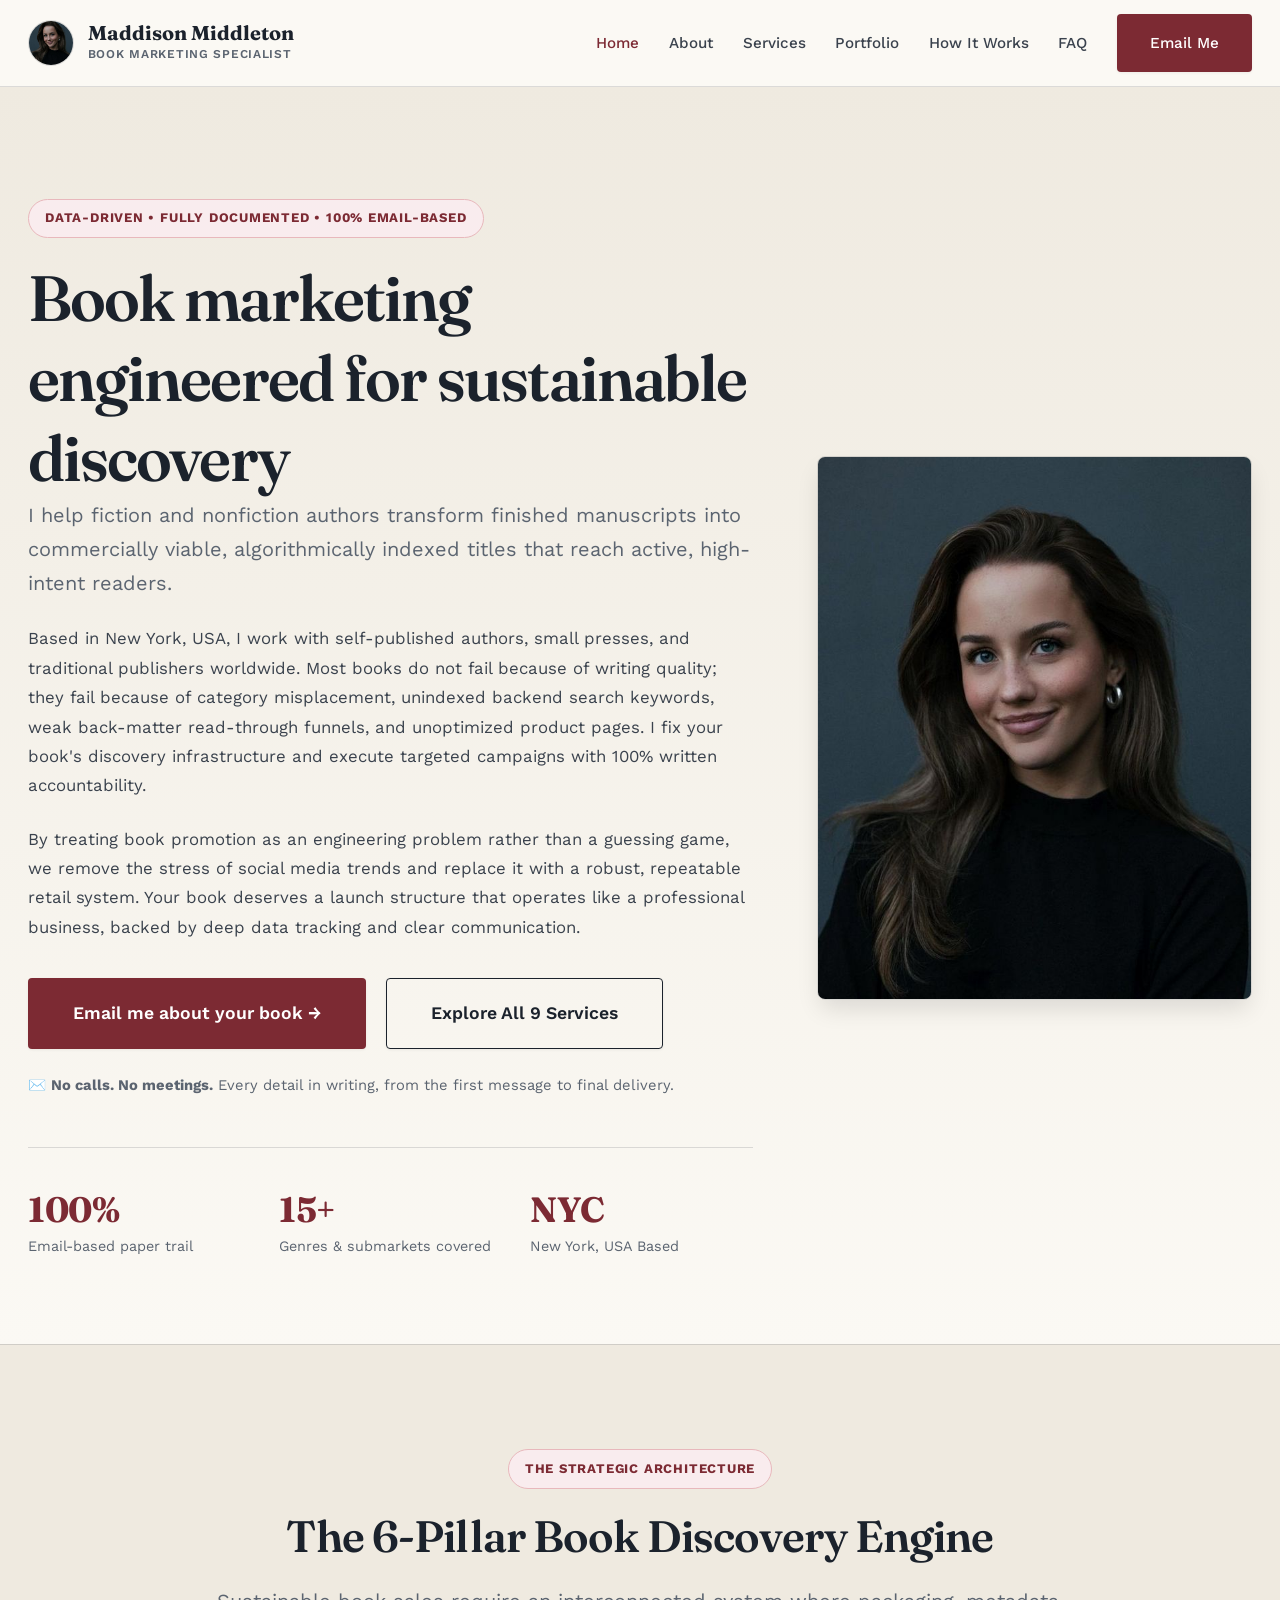
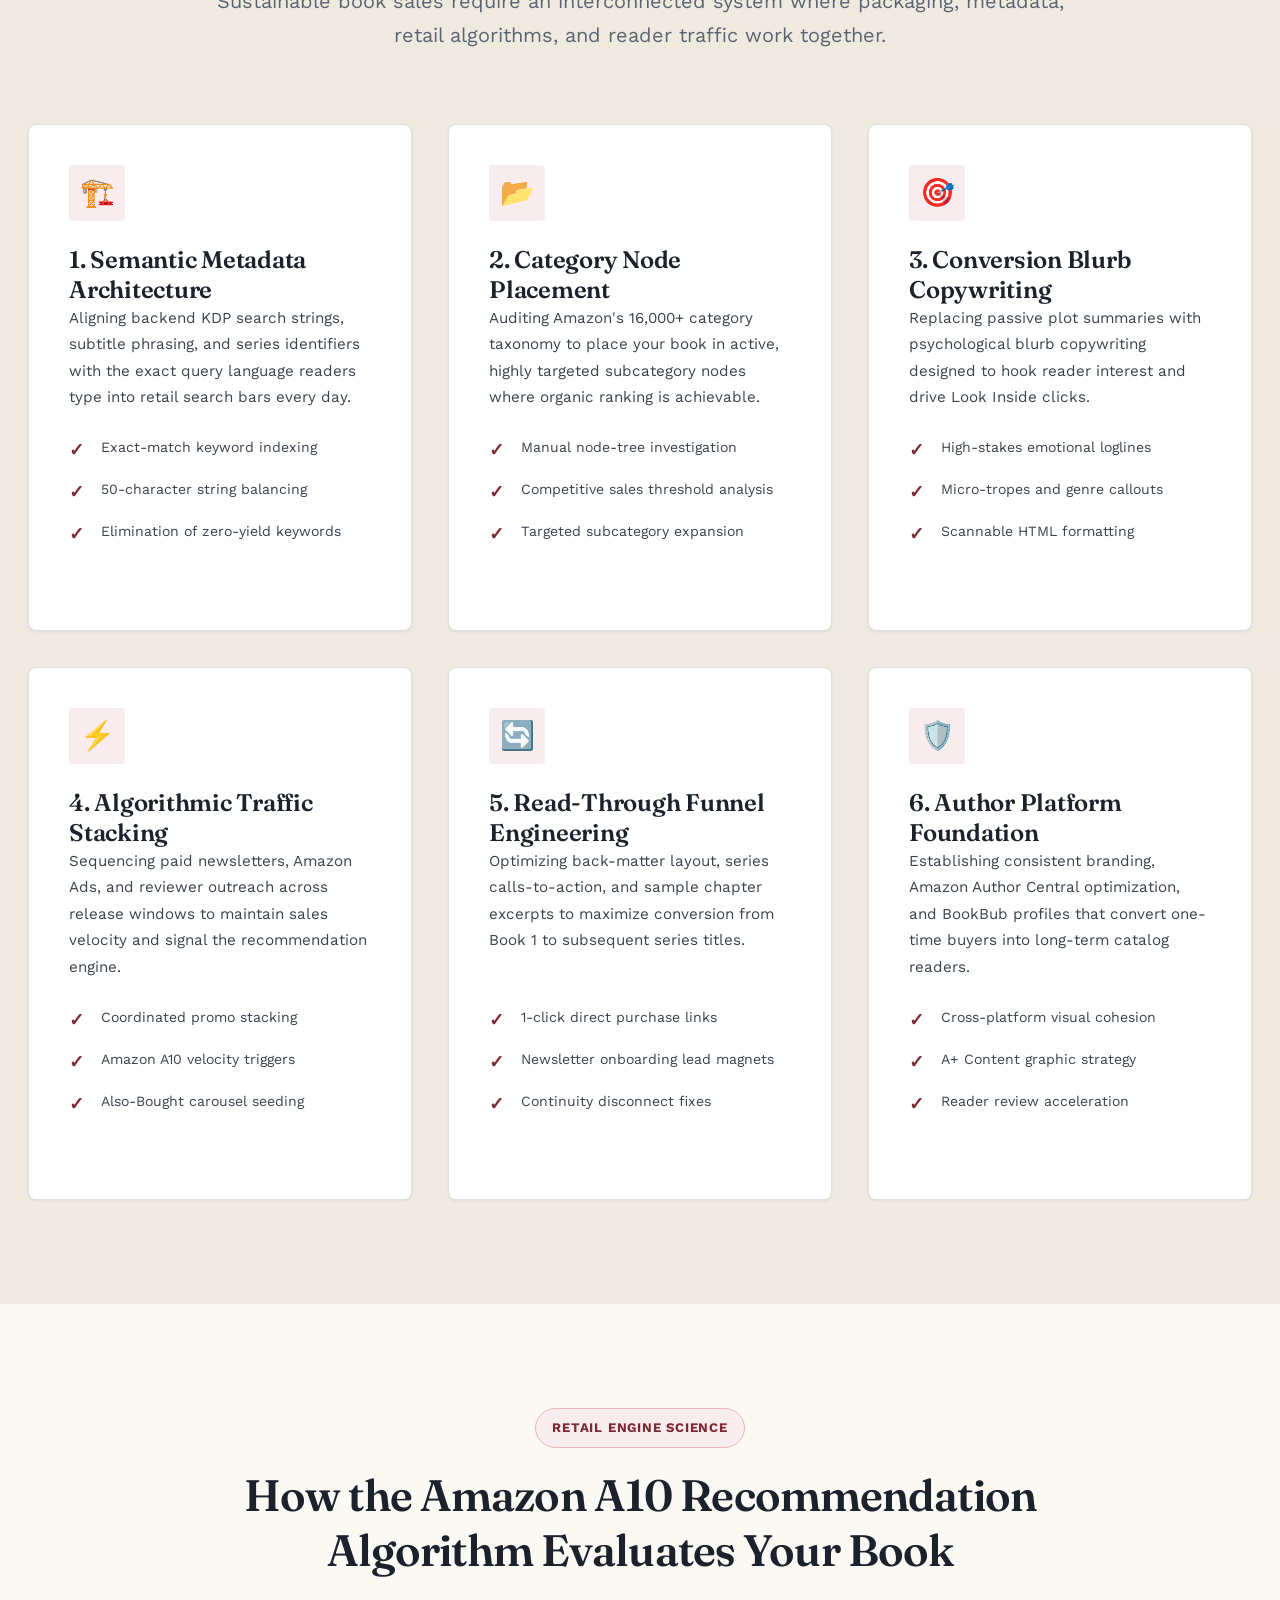
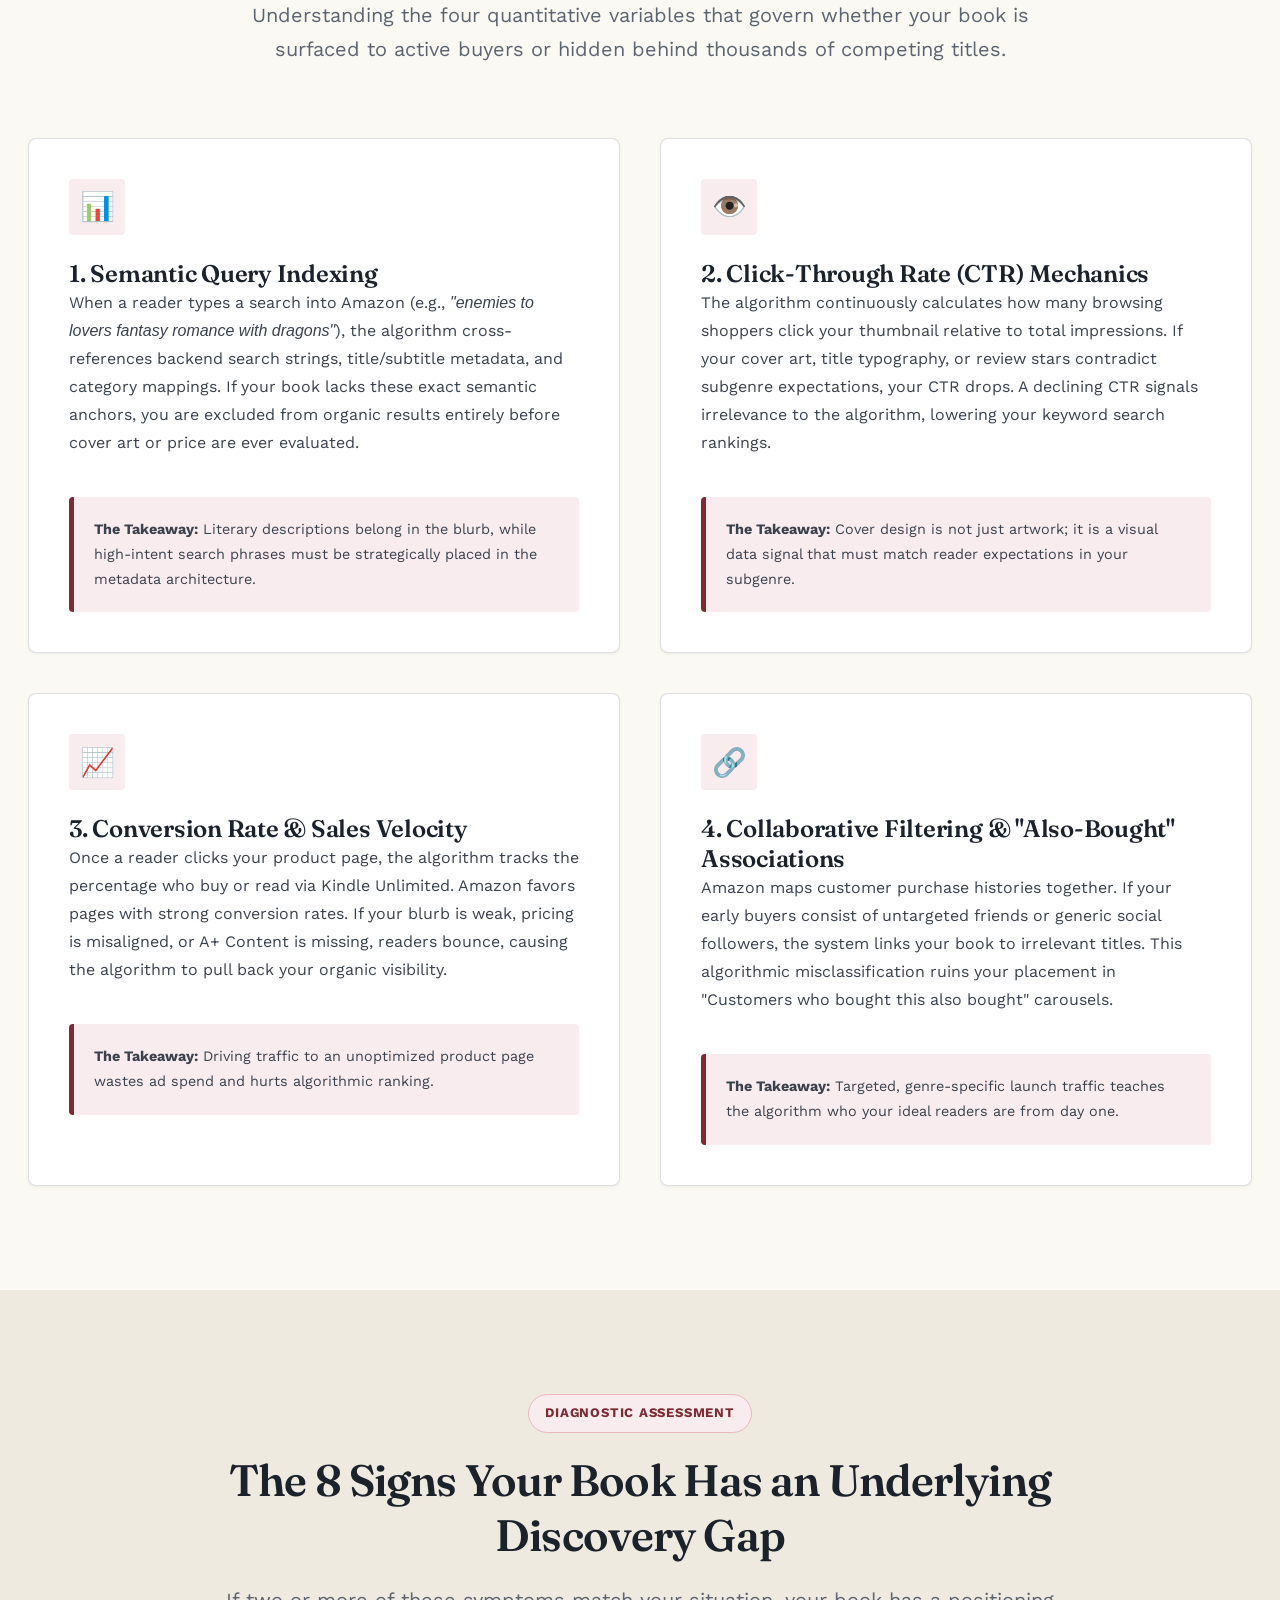
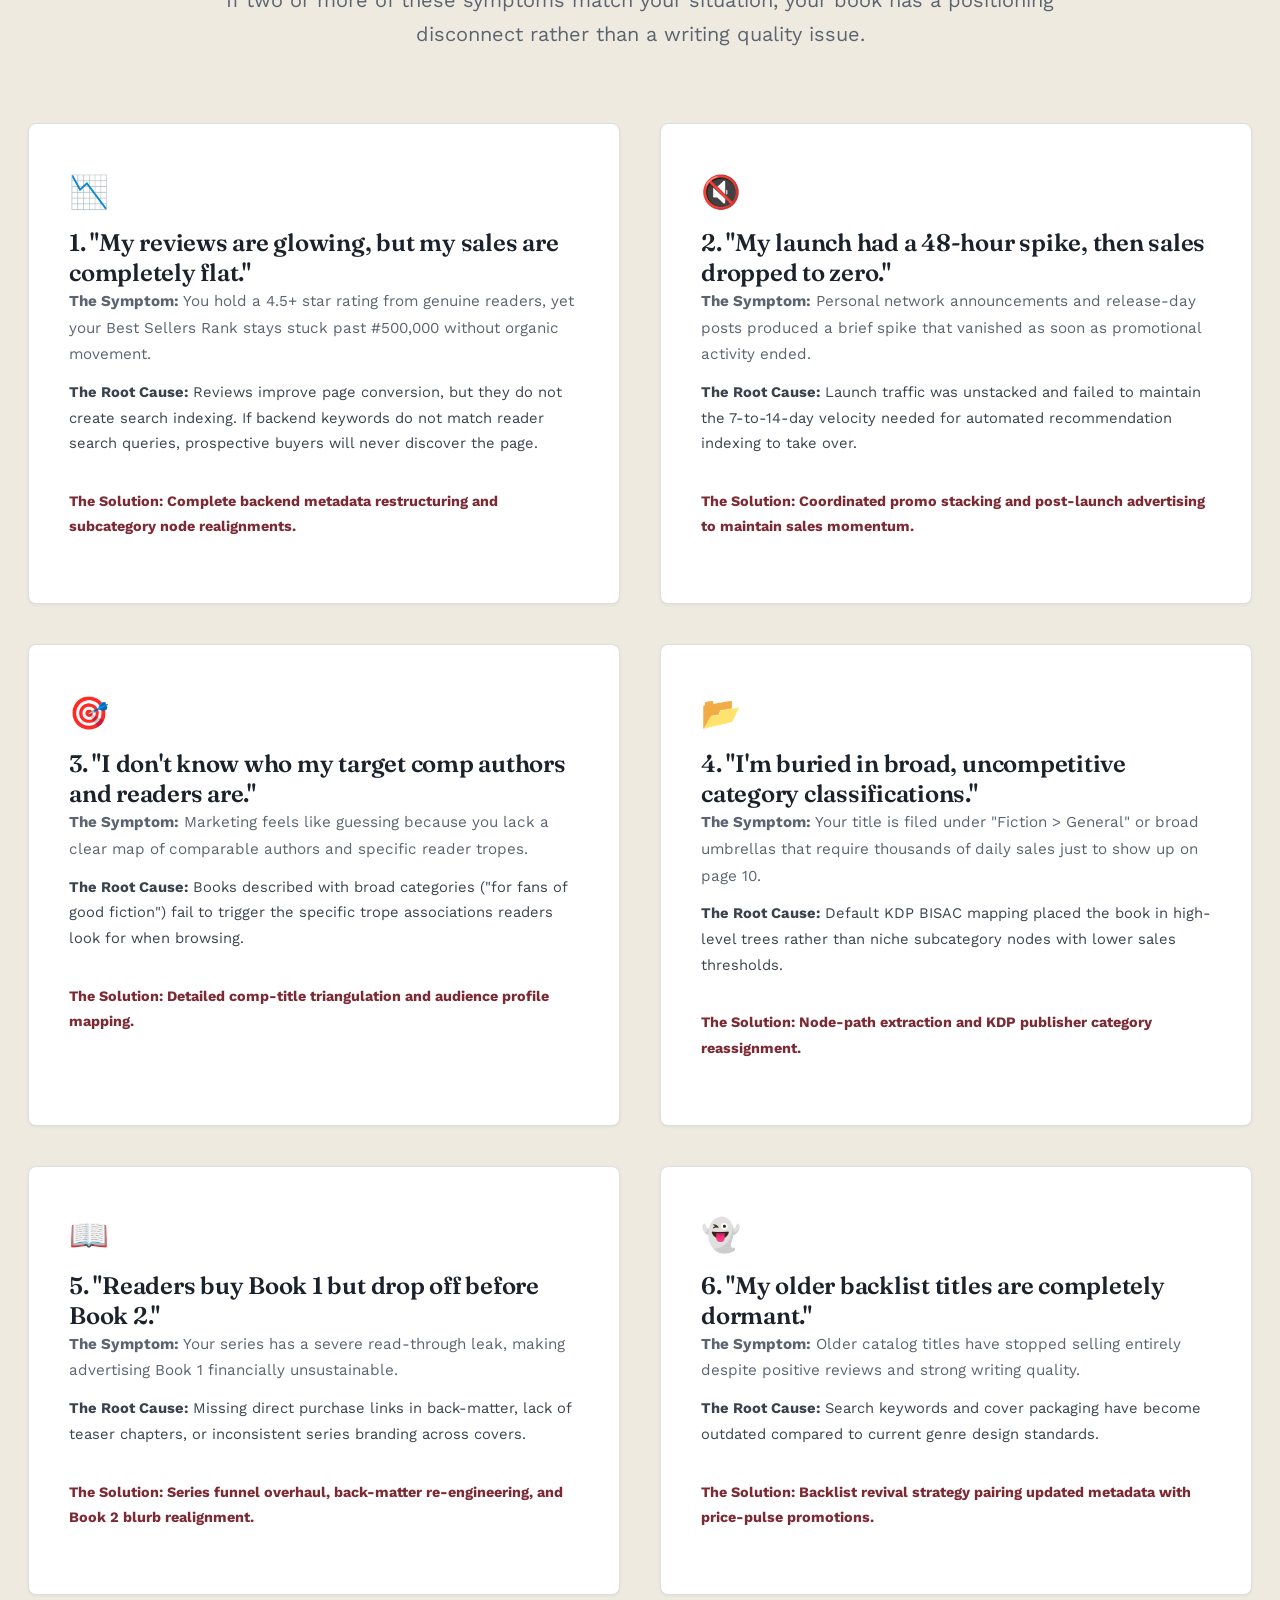
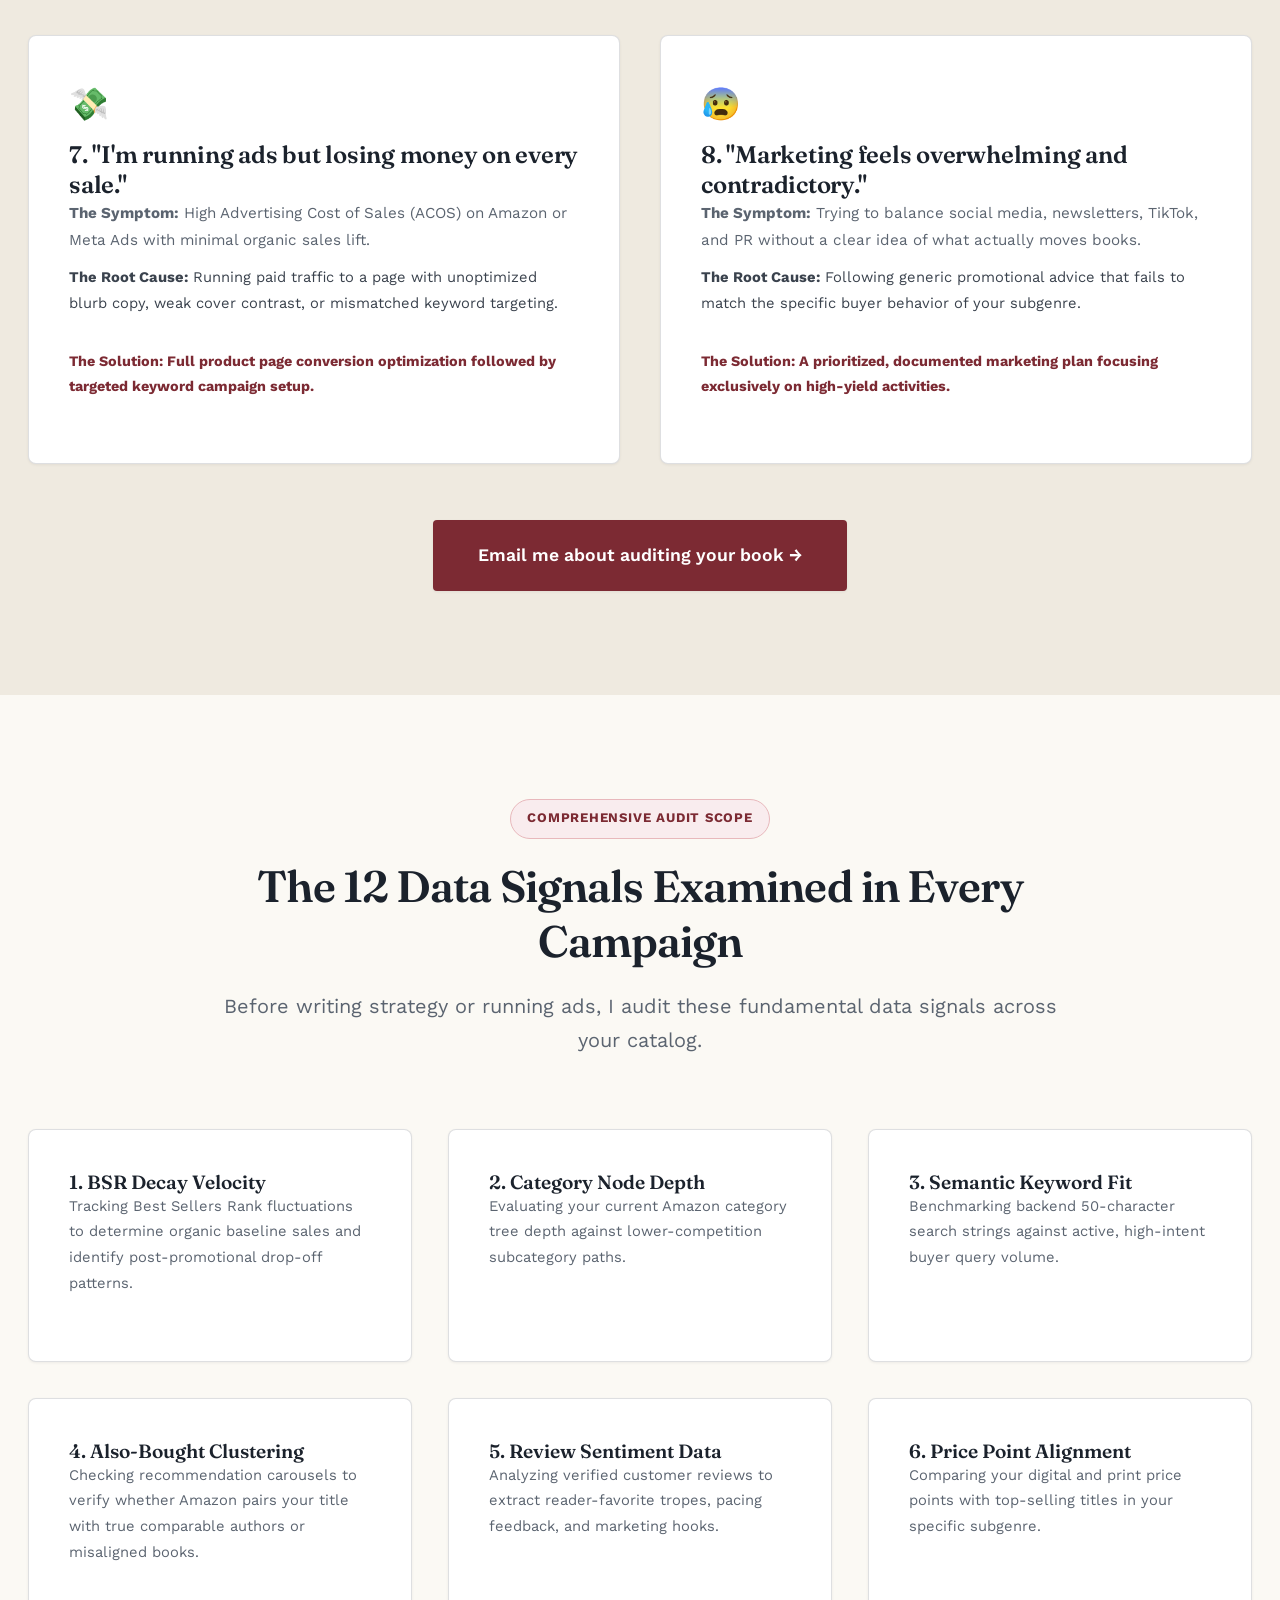
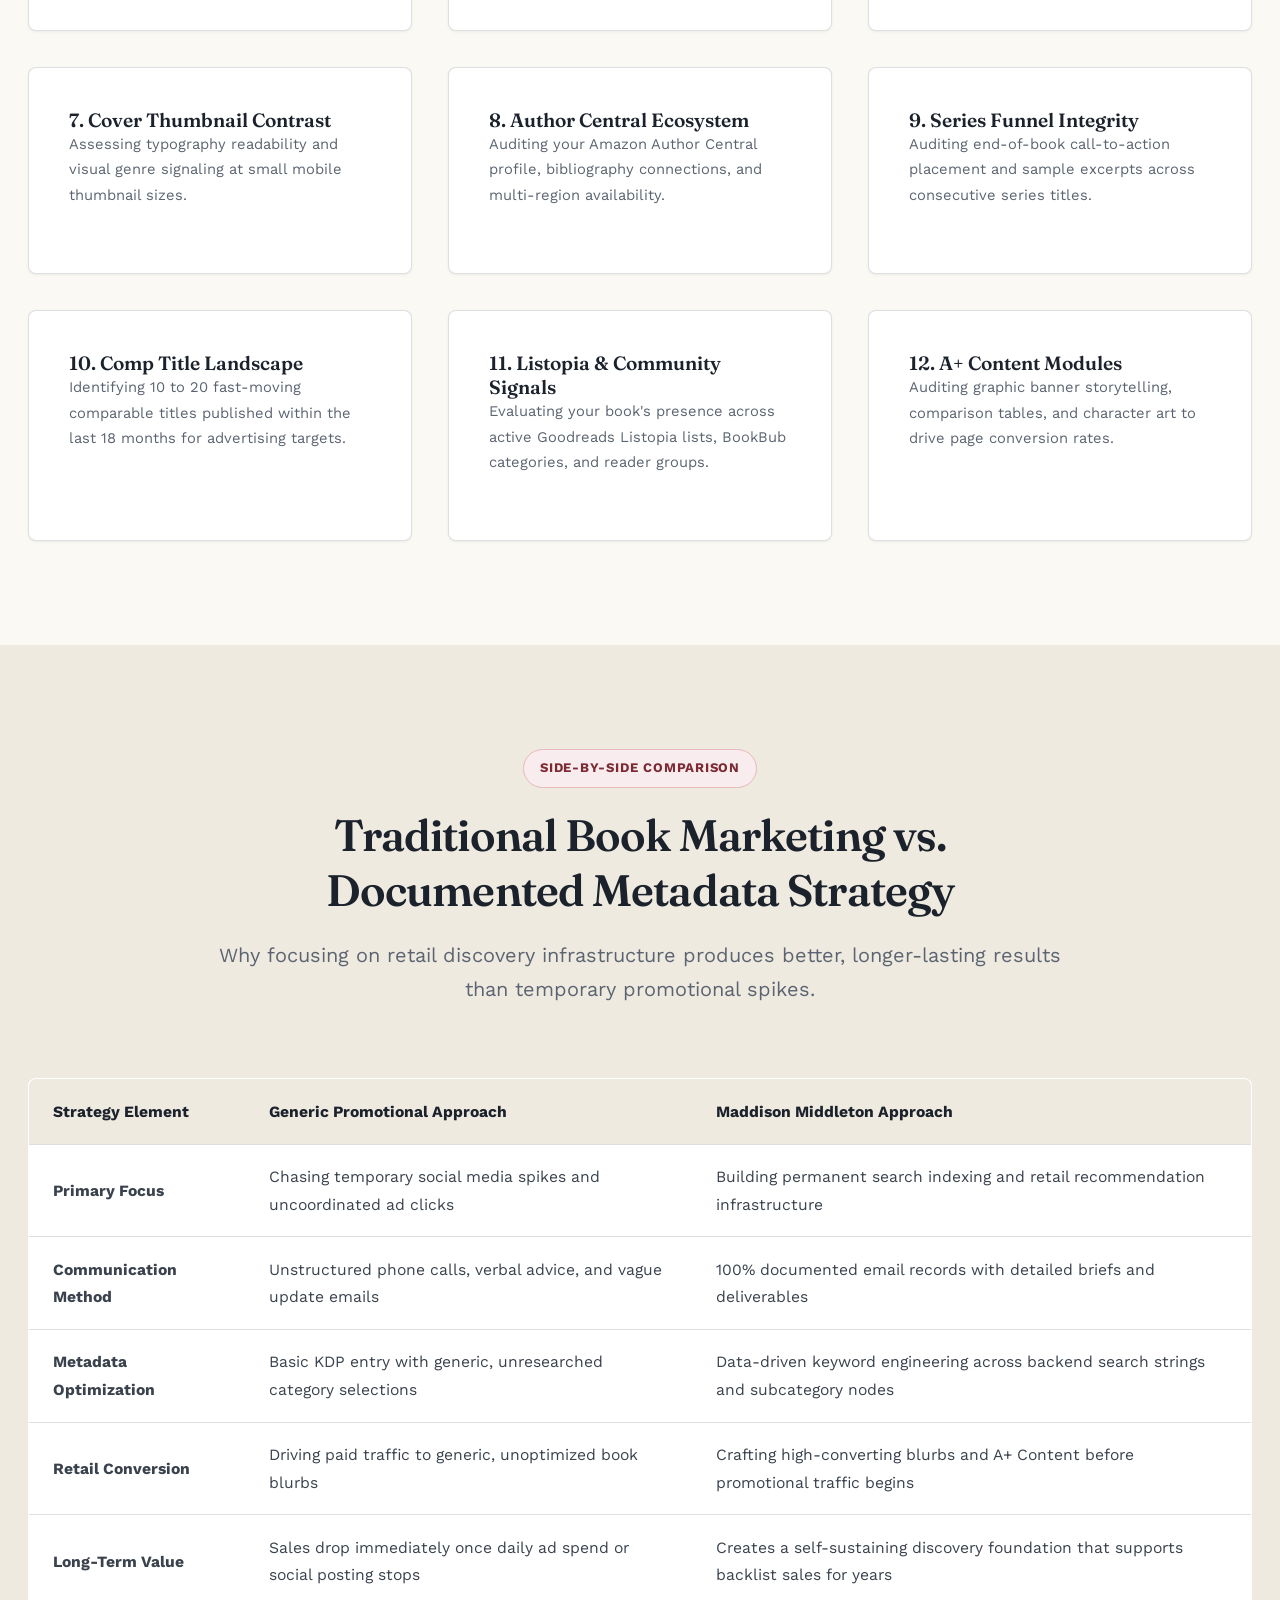
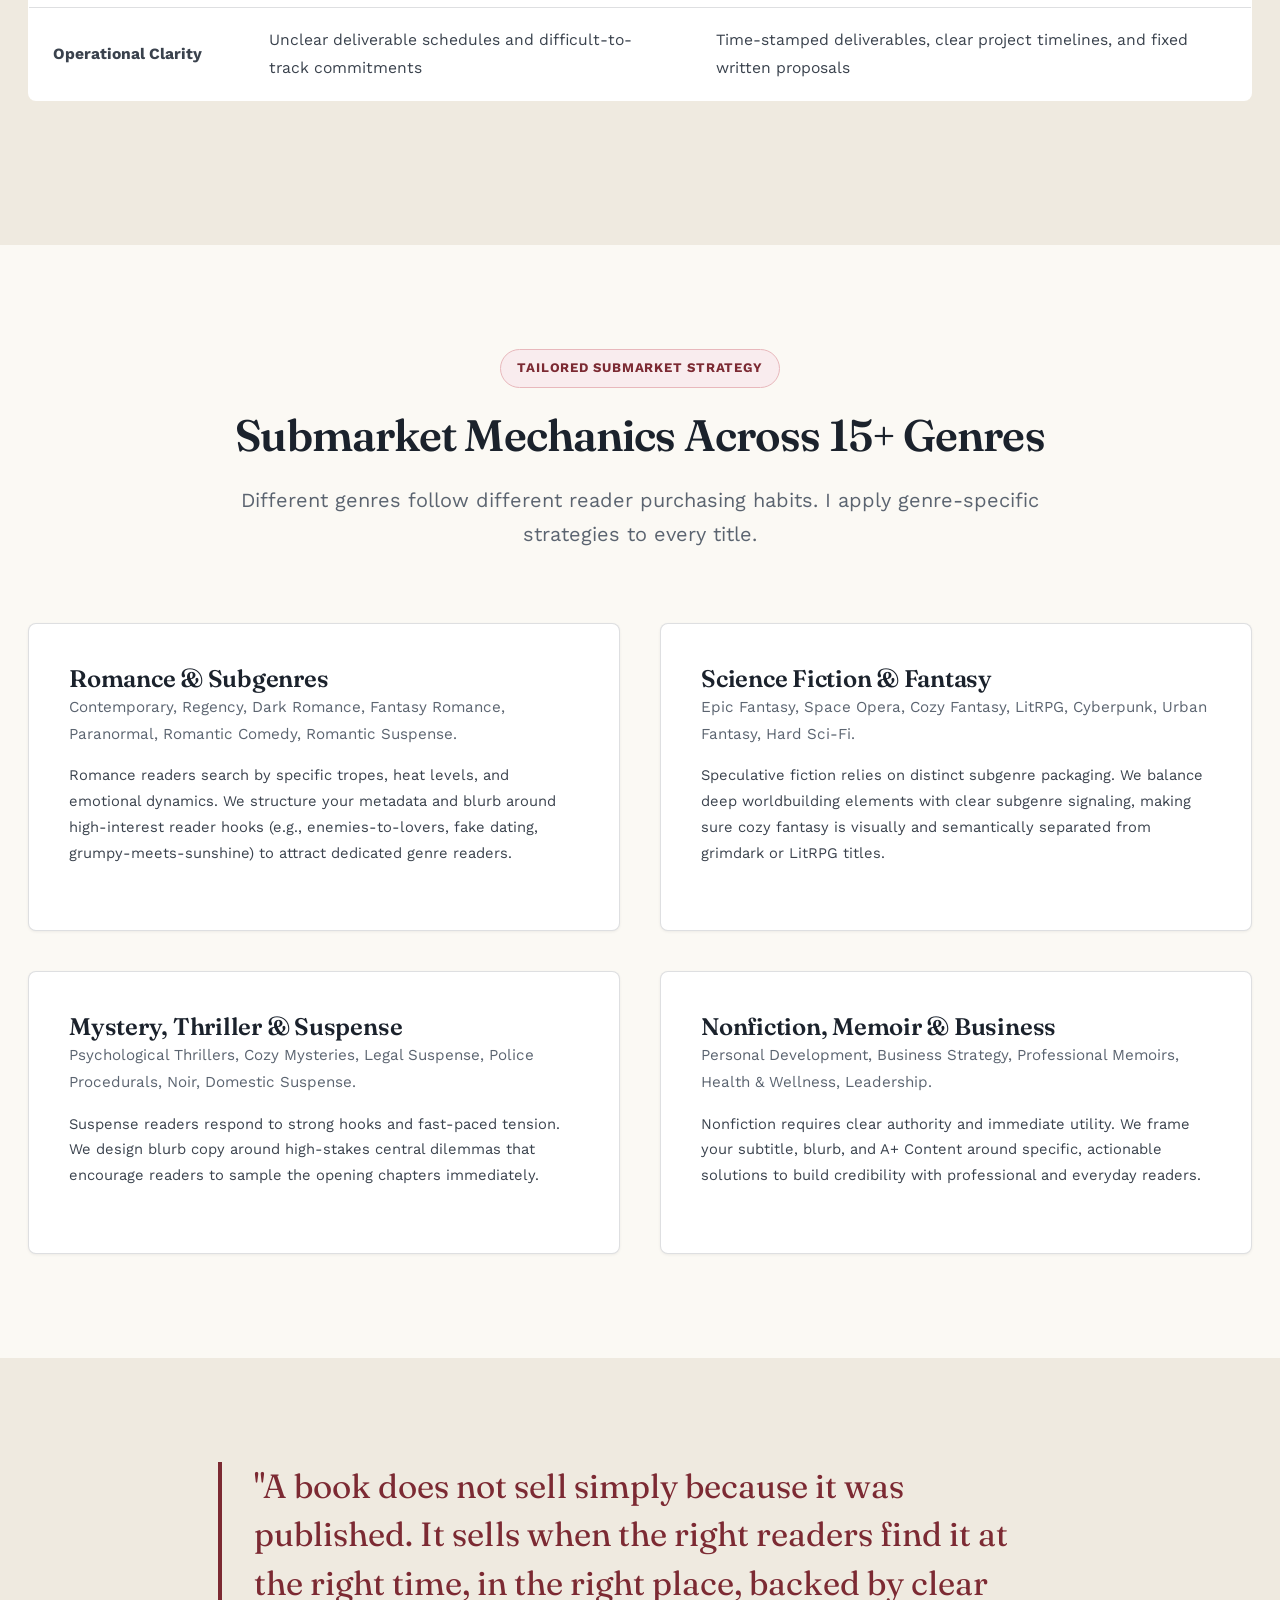
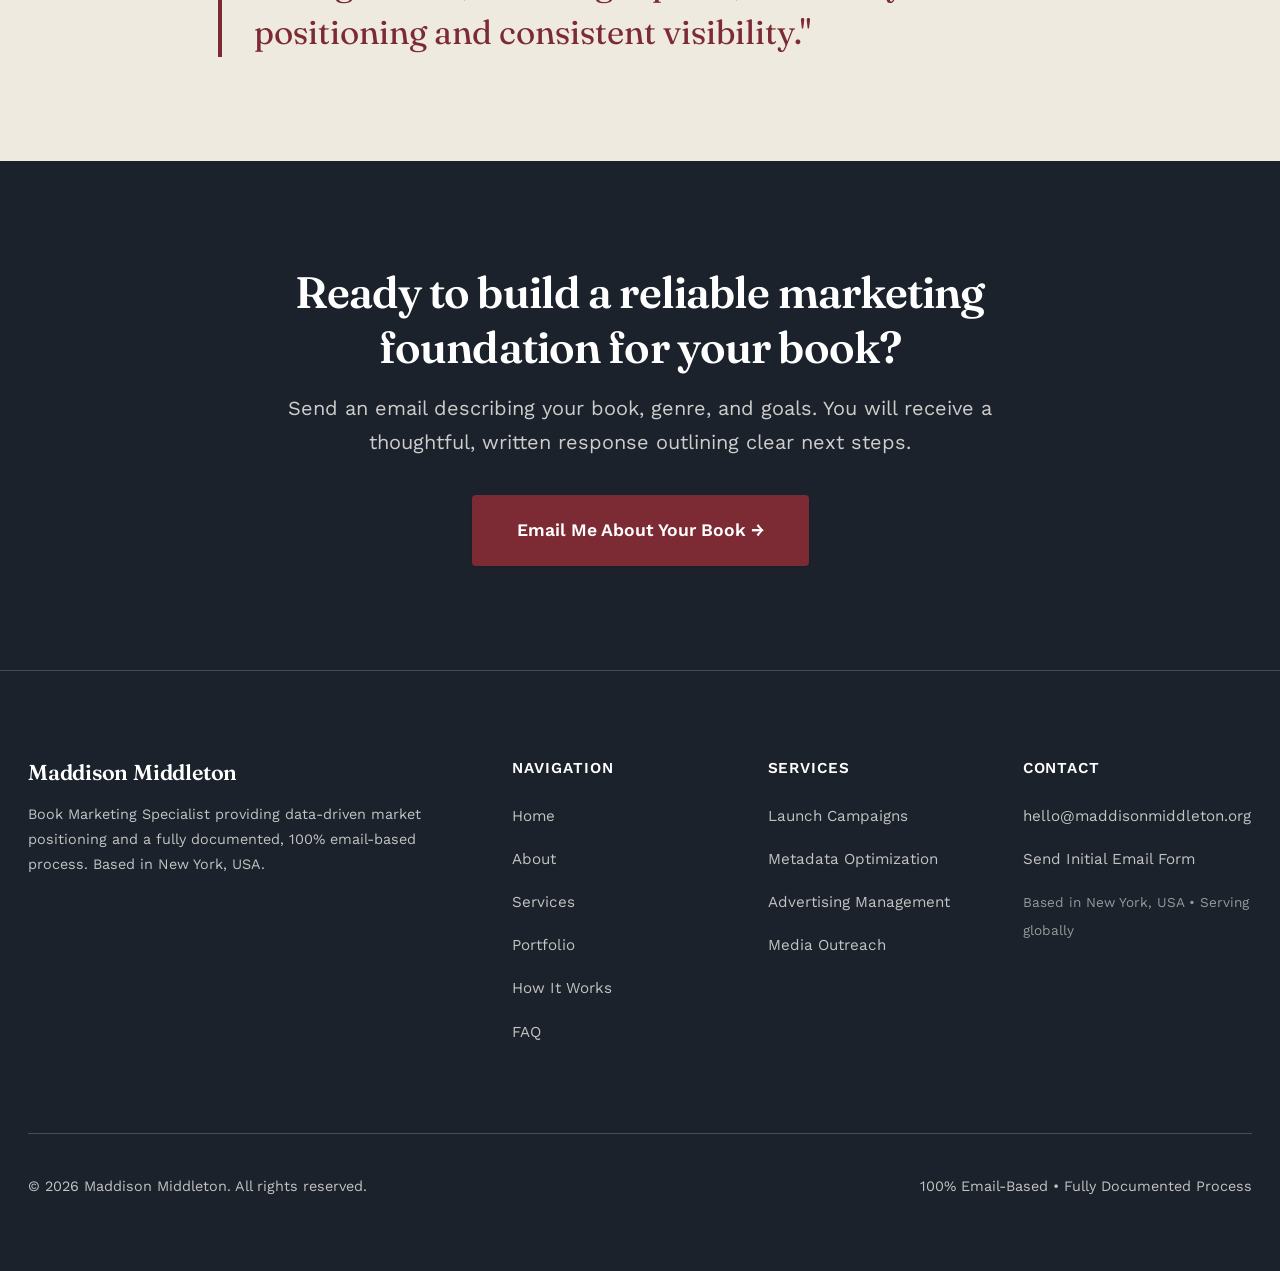
==== commit 55c1801d: "Update index.html" ====
--- a/index.html
+++ b/index.html
@@ -506,7 +506,7 @@
         <div class="footer-links">
           <h4>Contact</h4>
           <ul>
-            <li><a href="mailto:hello.middletonmaddison@gmail.com">hello.middletonmaddison@gmail.com</a></li>
+            <li><a href="mailto:hello@maddisonmiddleton.org">hello@maddisonmiddleton.org</a></li>
             <li><a href="contact.html">Send Initial Email Form</a></li>
             <li><span style="font-size: 0.85rem; color: rgba(251, 249, 244, 0.55);">Based in New York, USA • Serving globally</span></li>
           </ul>
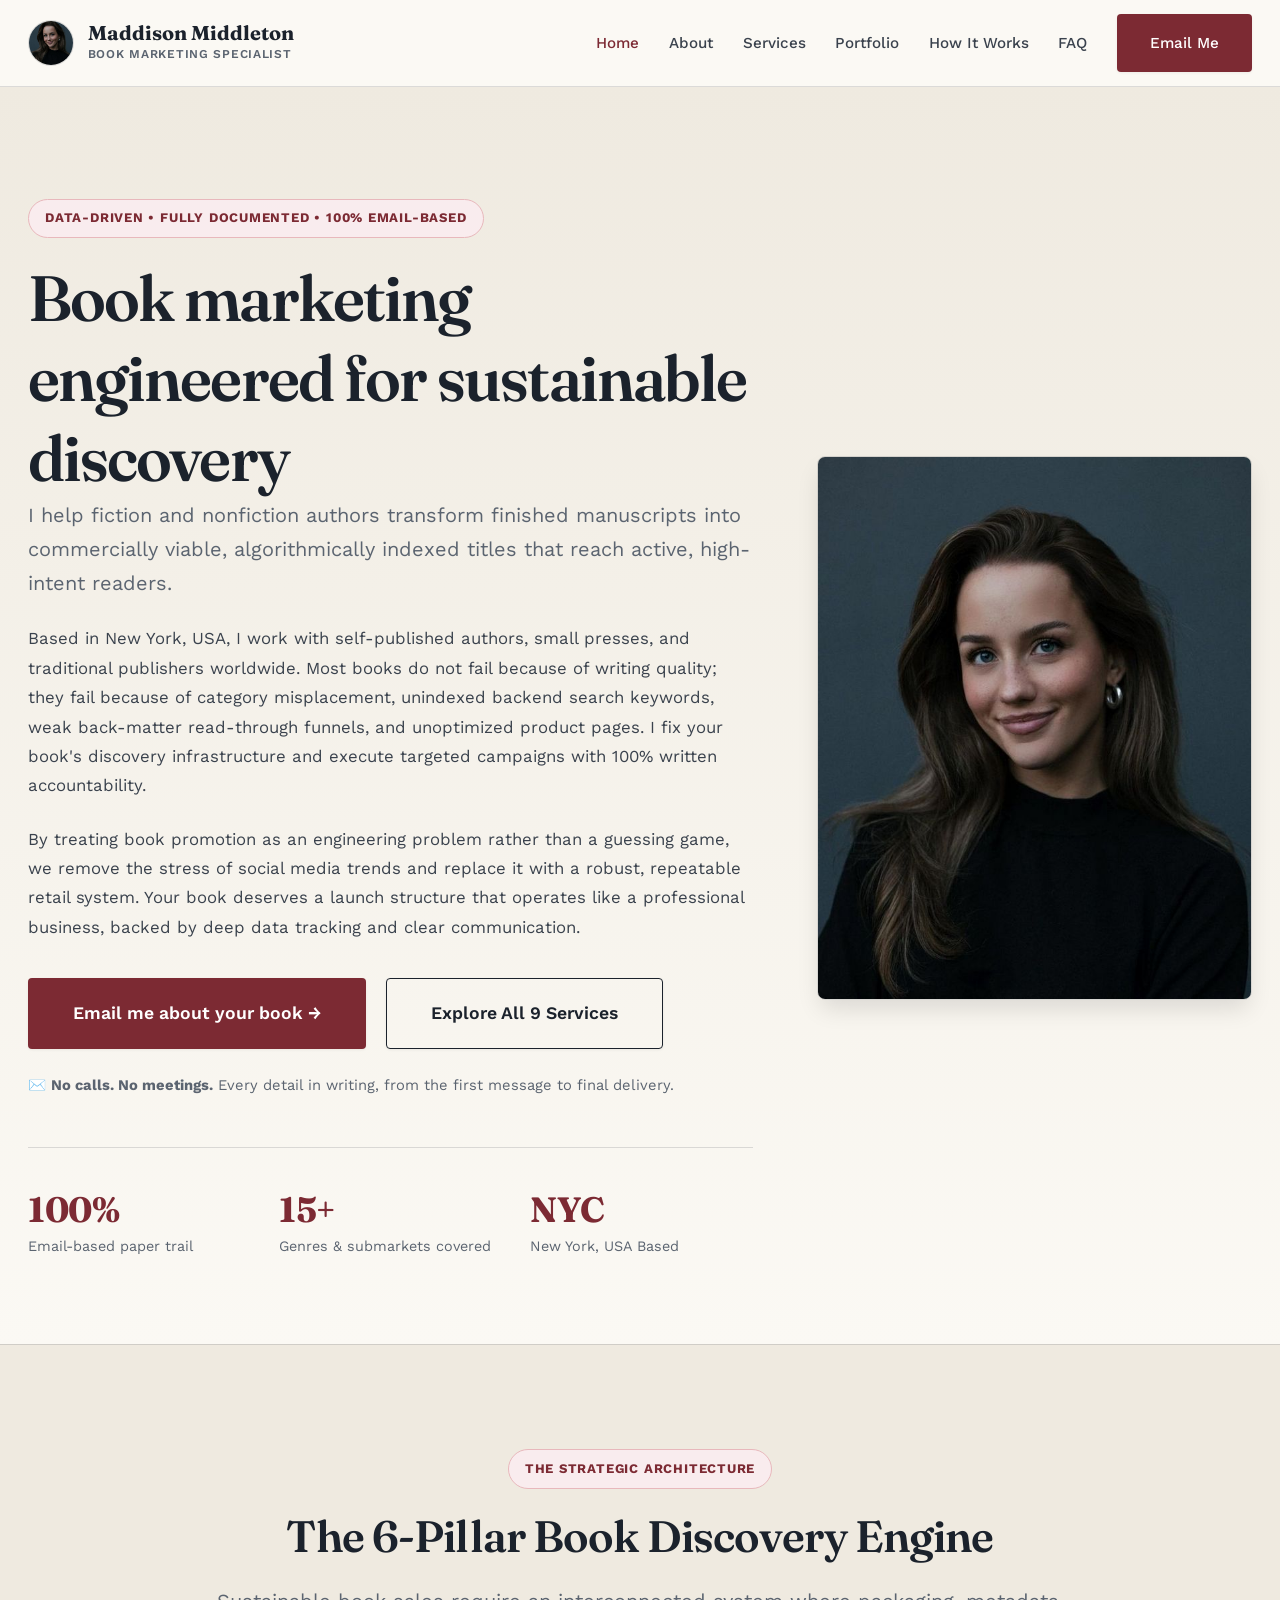
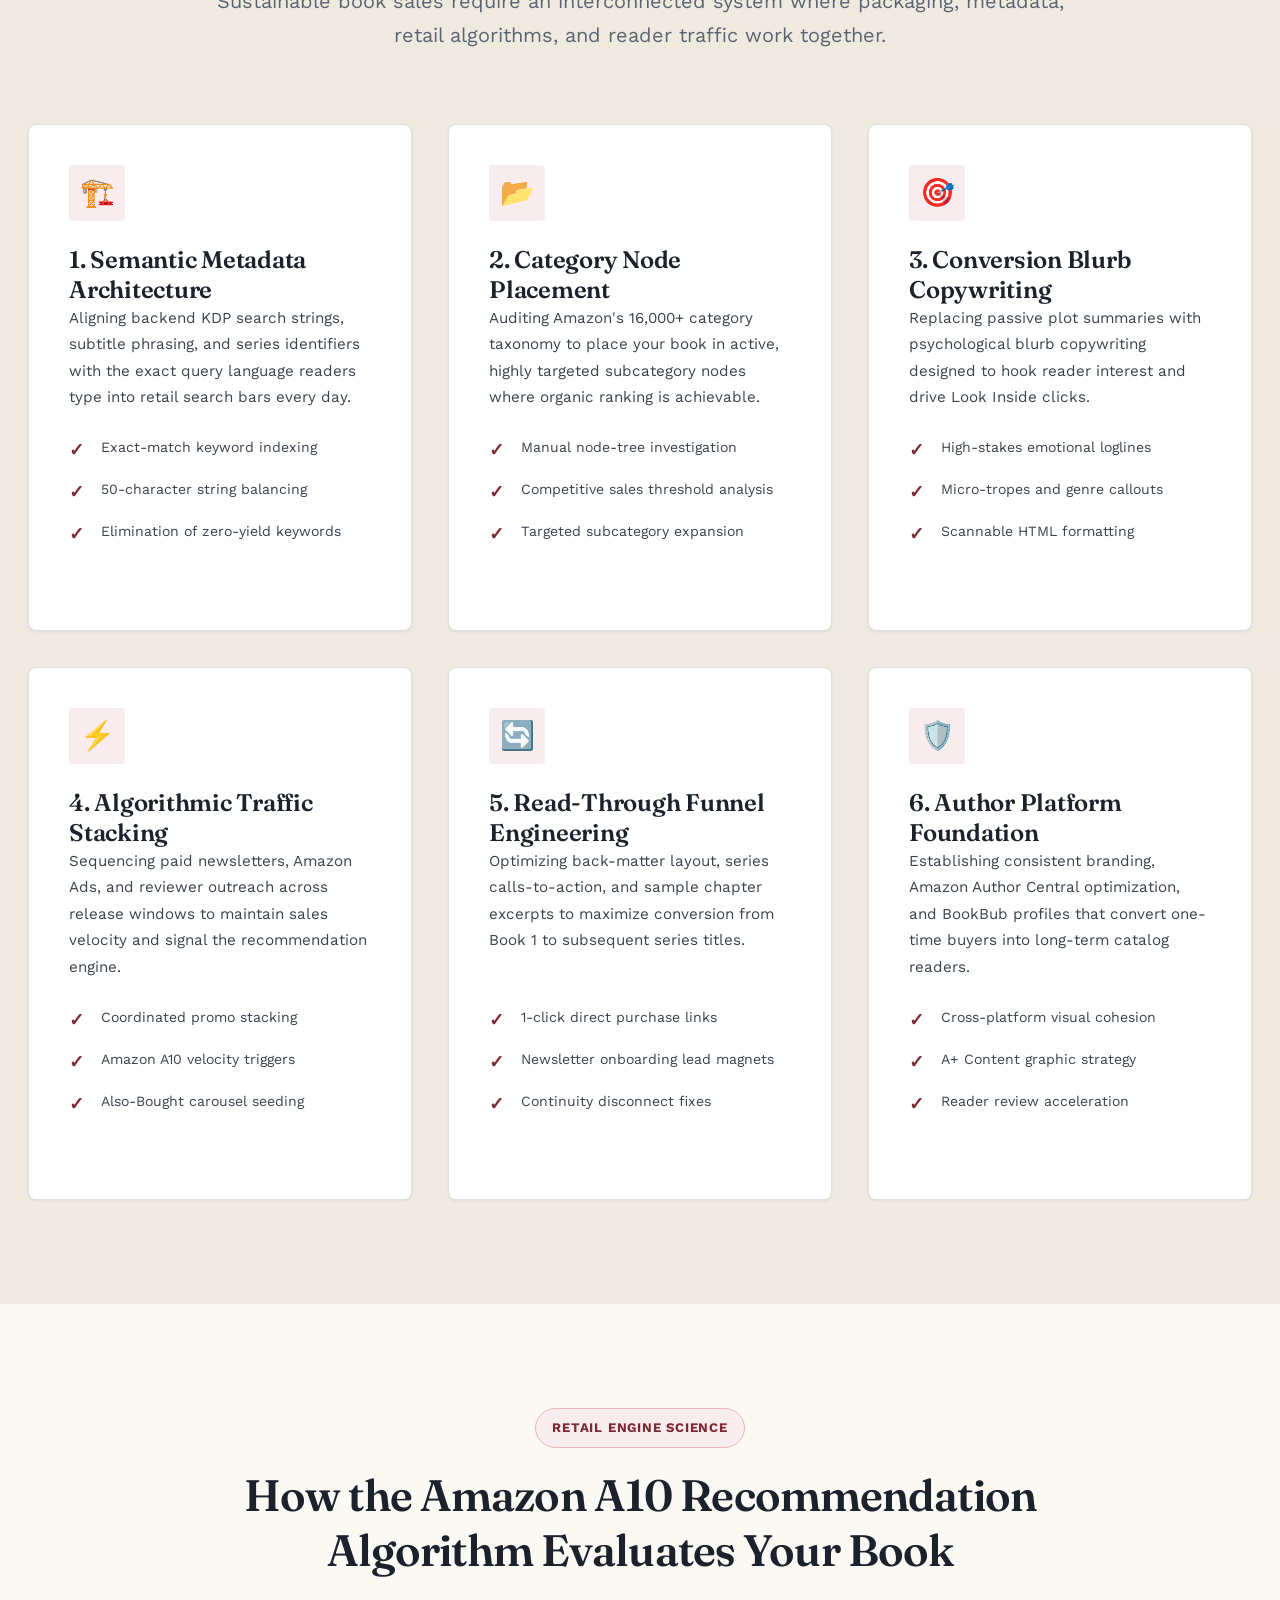
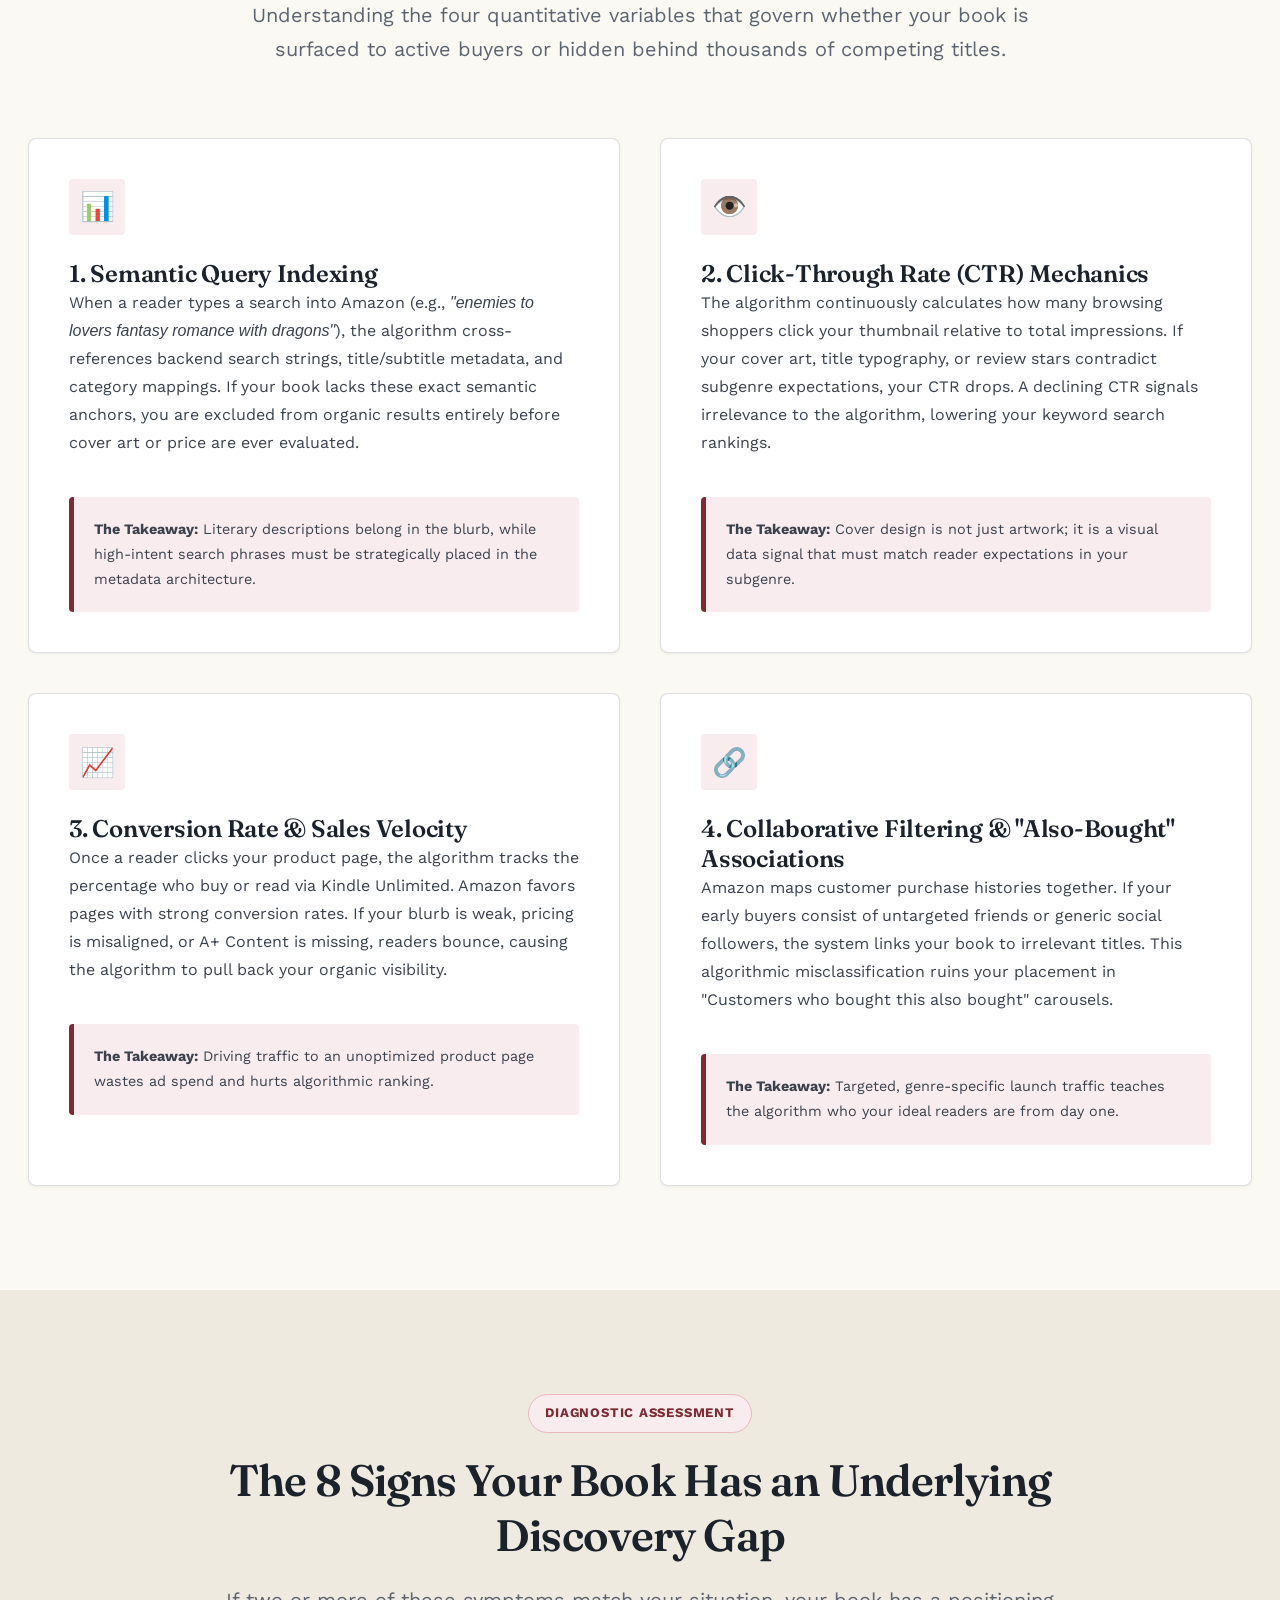
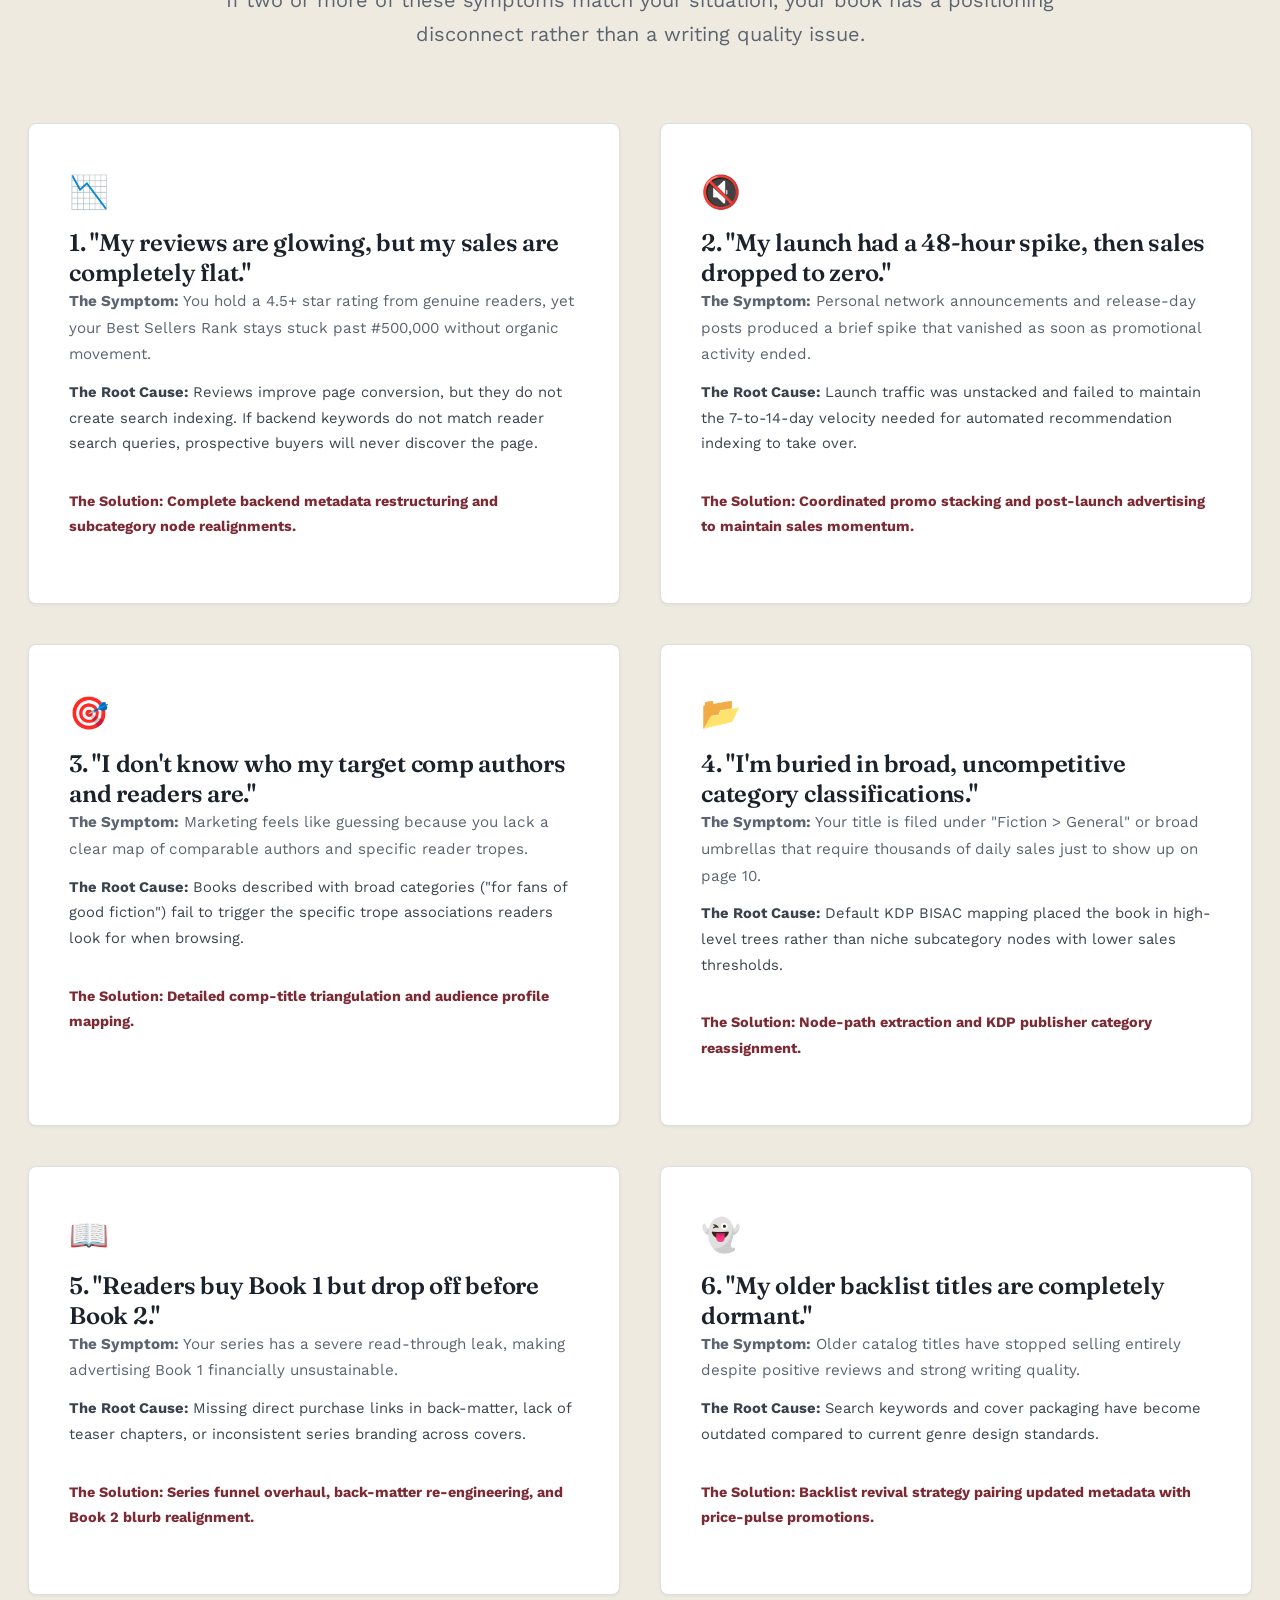
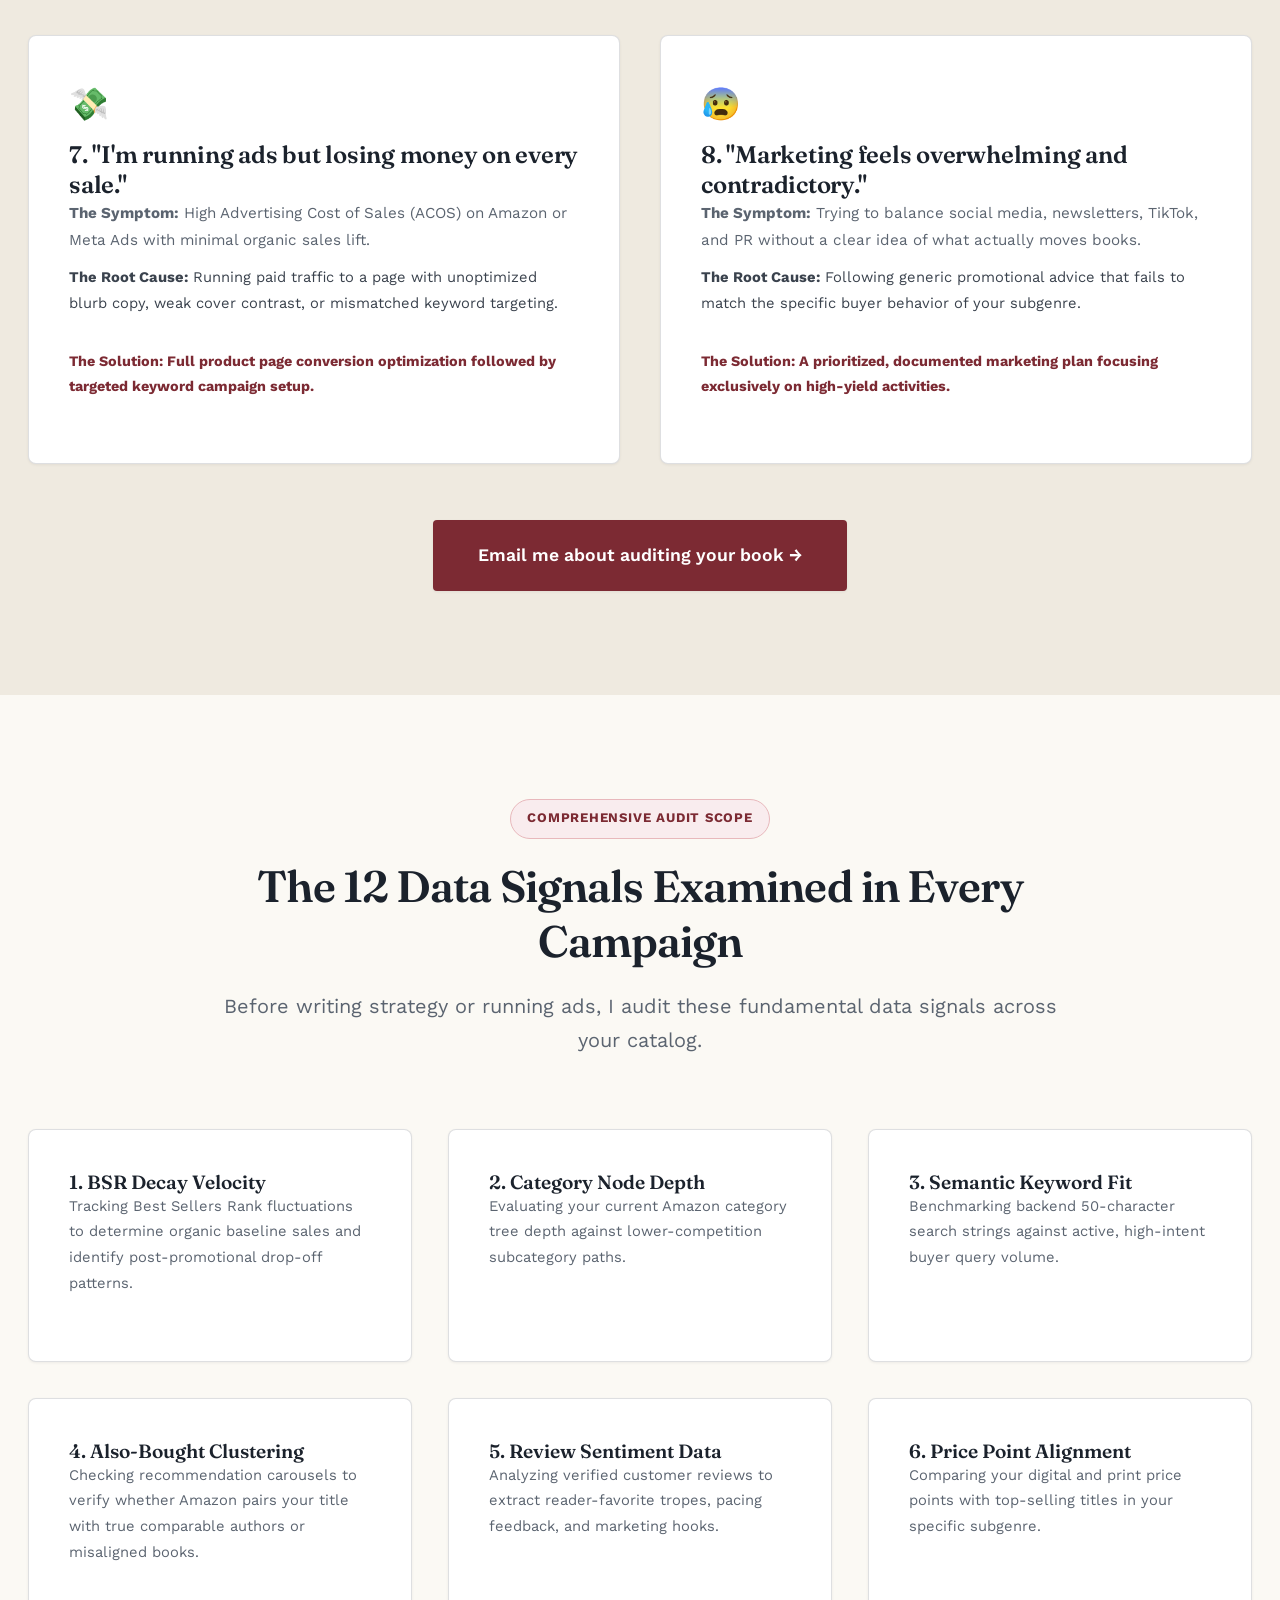
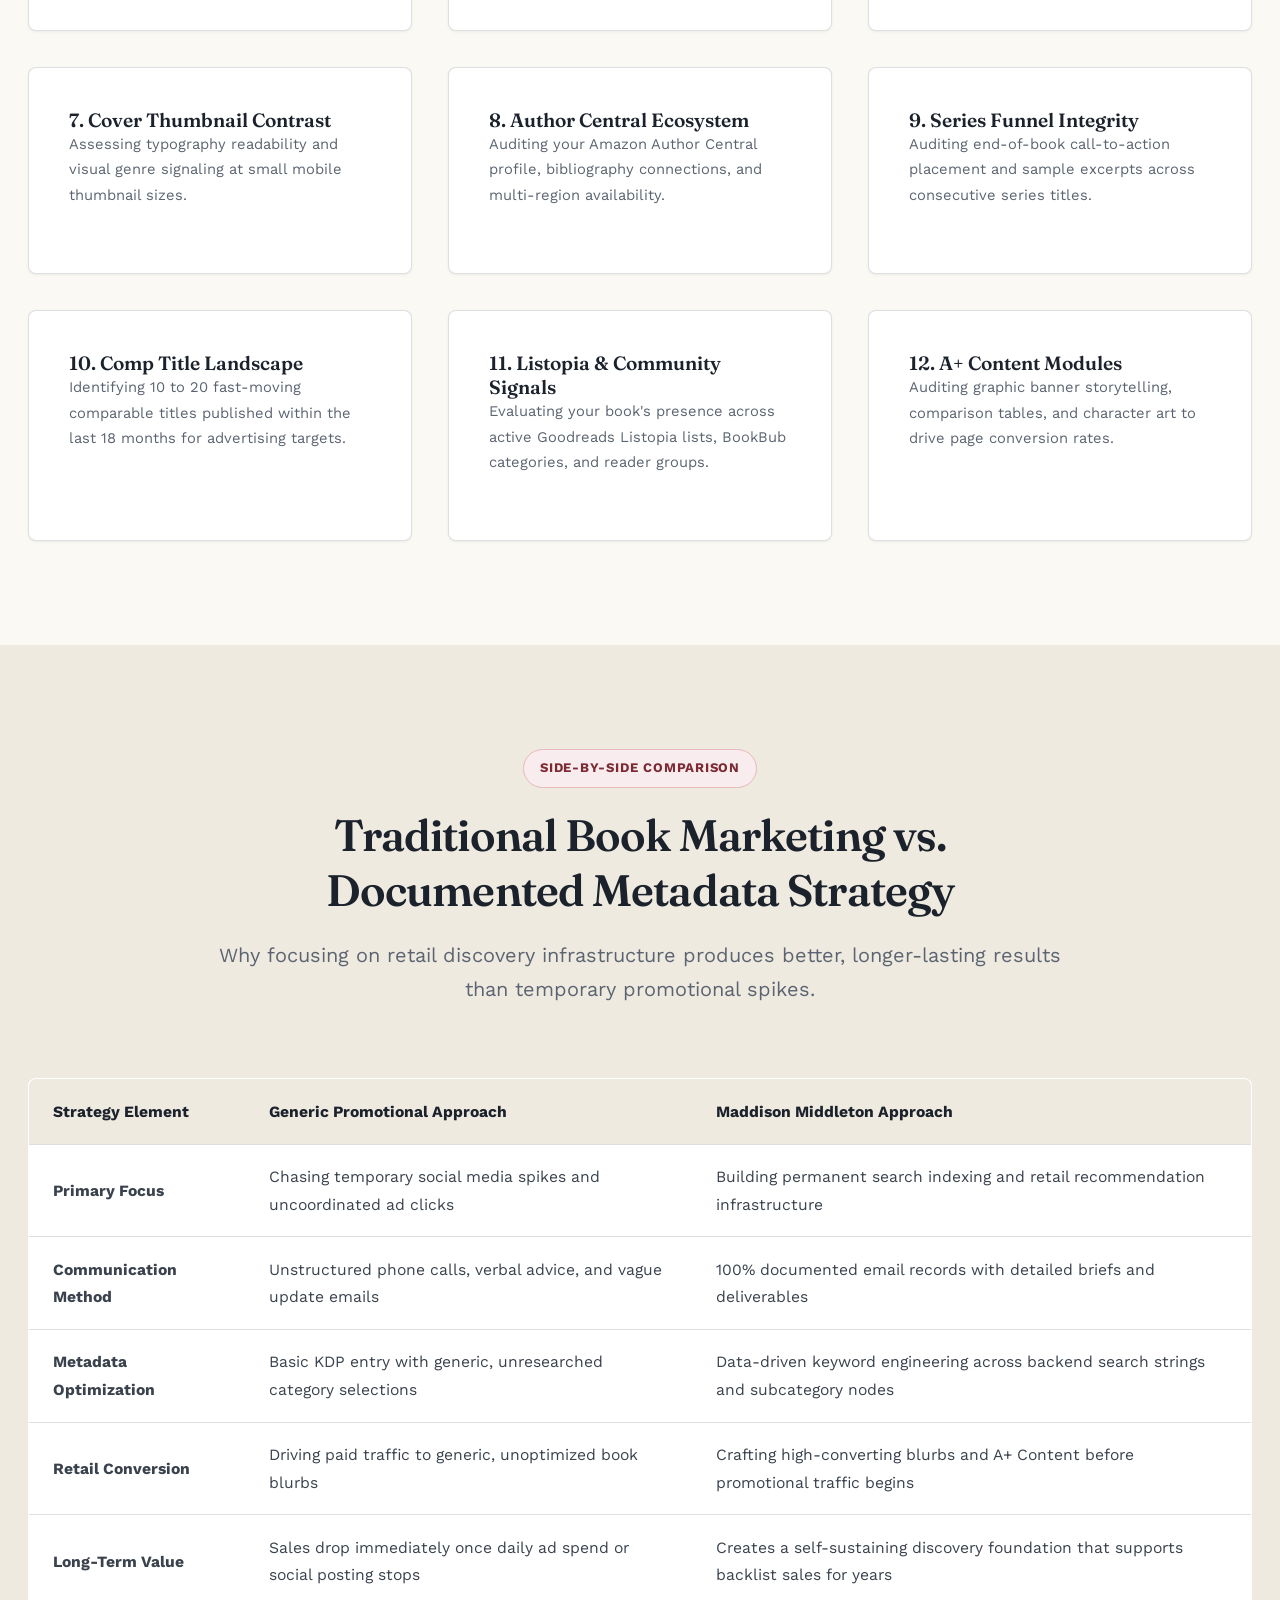
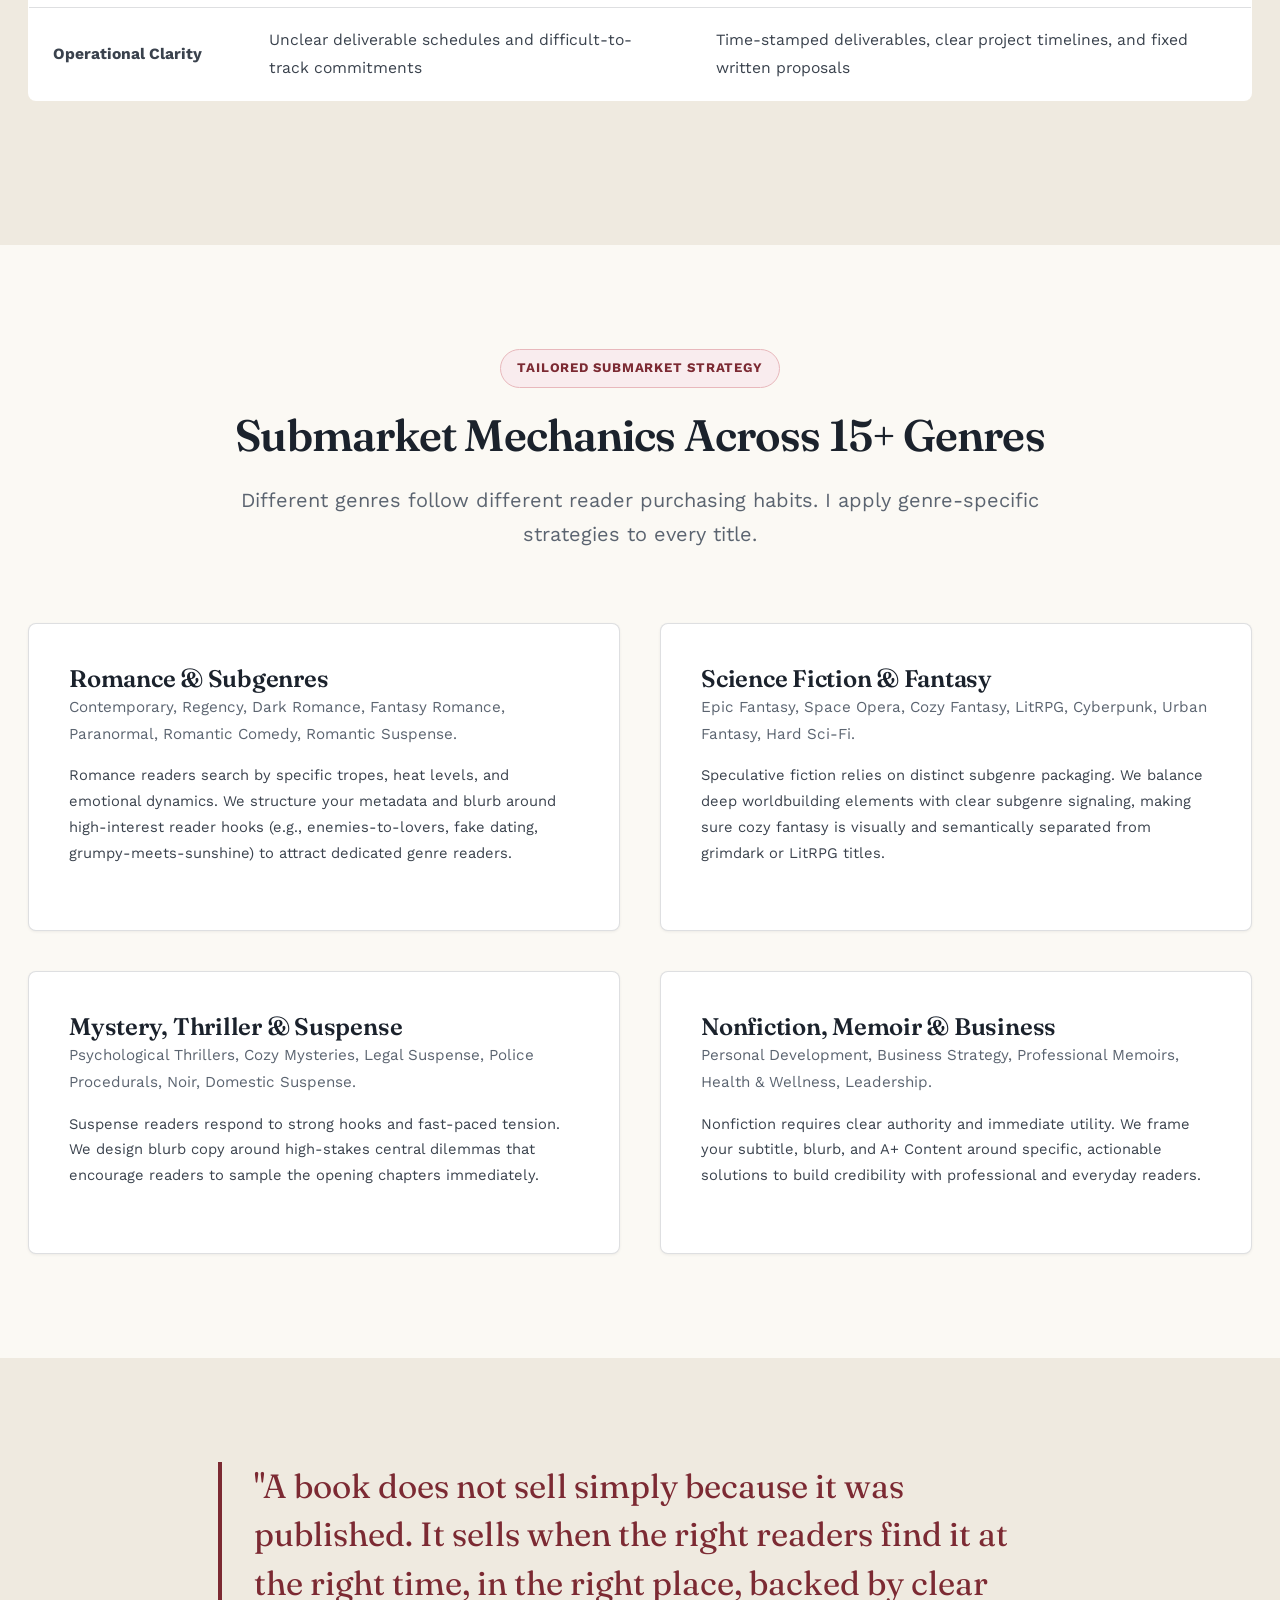
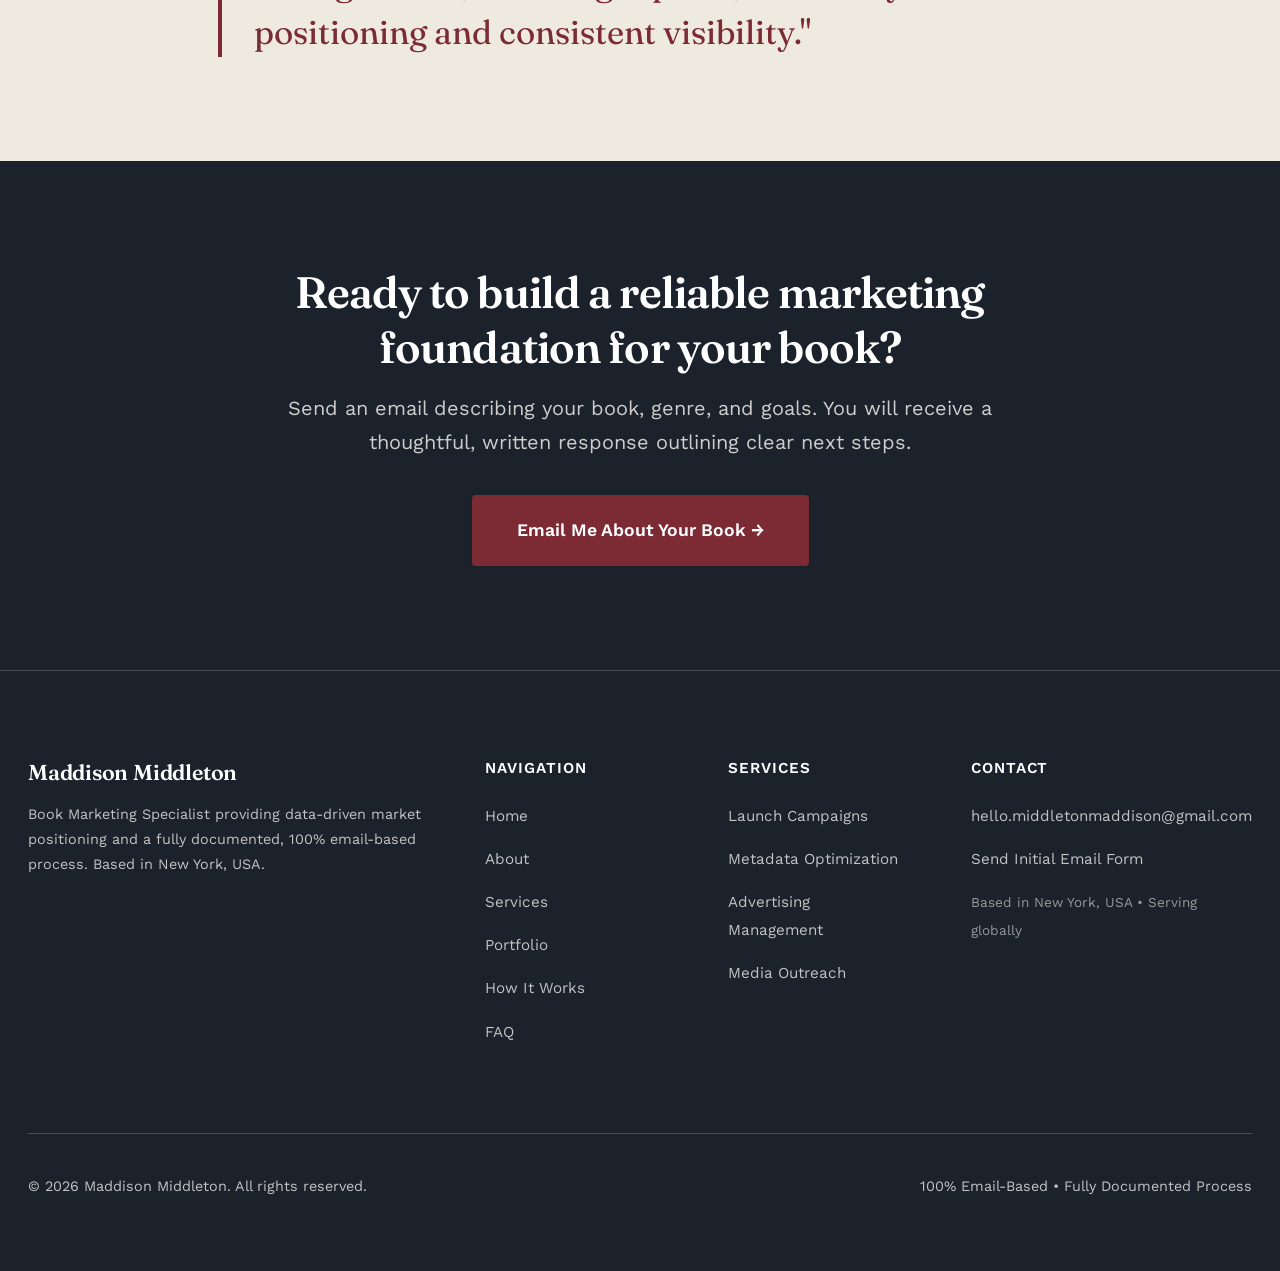
==== commit 155b0fb8: "Update index.html" ====
--- a/index.html
+++ b/index.html
@@ -506,7 +506,7 @@
         <div class="footer-links">
           <h4>Contact</h4>
           <ul>
-            <li><a href="mailto:hello@maddisonmiddleton.org">hello@maddisonmiddleton.org</a></li>
+            <li><a href="mailto:hello.middletonmaddison@gmail.com">hello.middletonmaddison@gmail.com</a></li>
             <li><a href="contact.html">Send Initial Email Form</a></li>
             <li><span style="font-size: 0.85rem; color: rgba(251, 249, 244, 0.55);">Based in New York, USA • Serving globally</span></li>
           </ul>
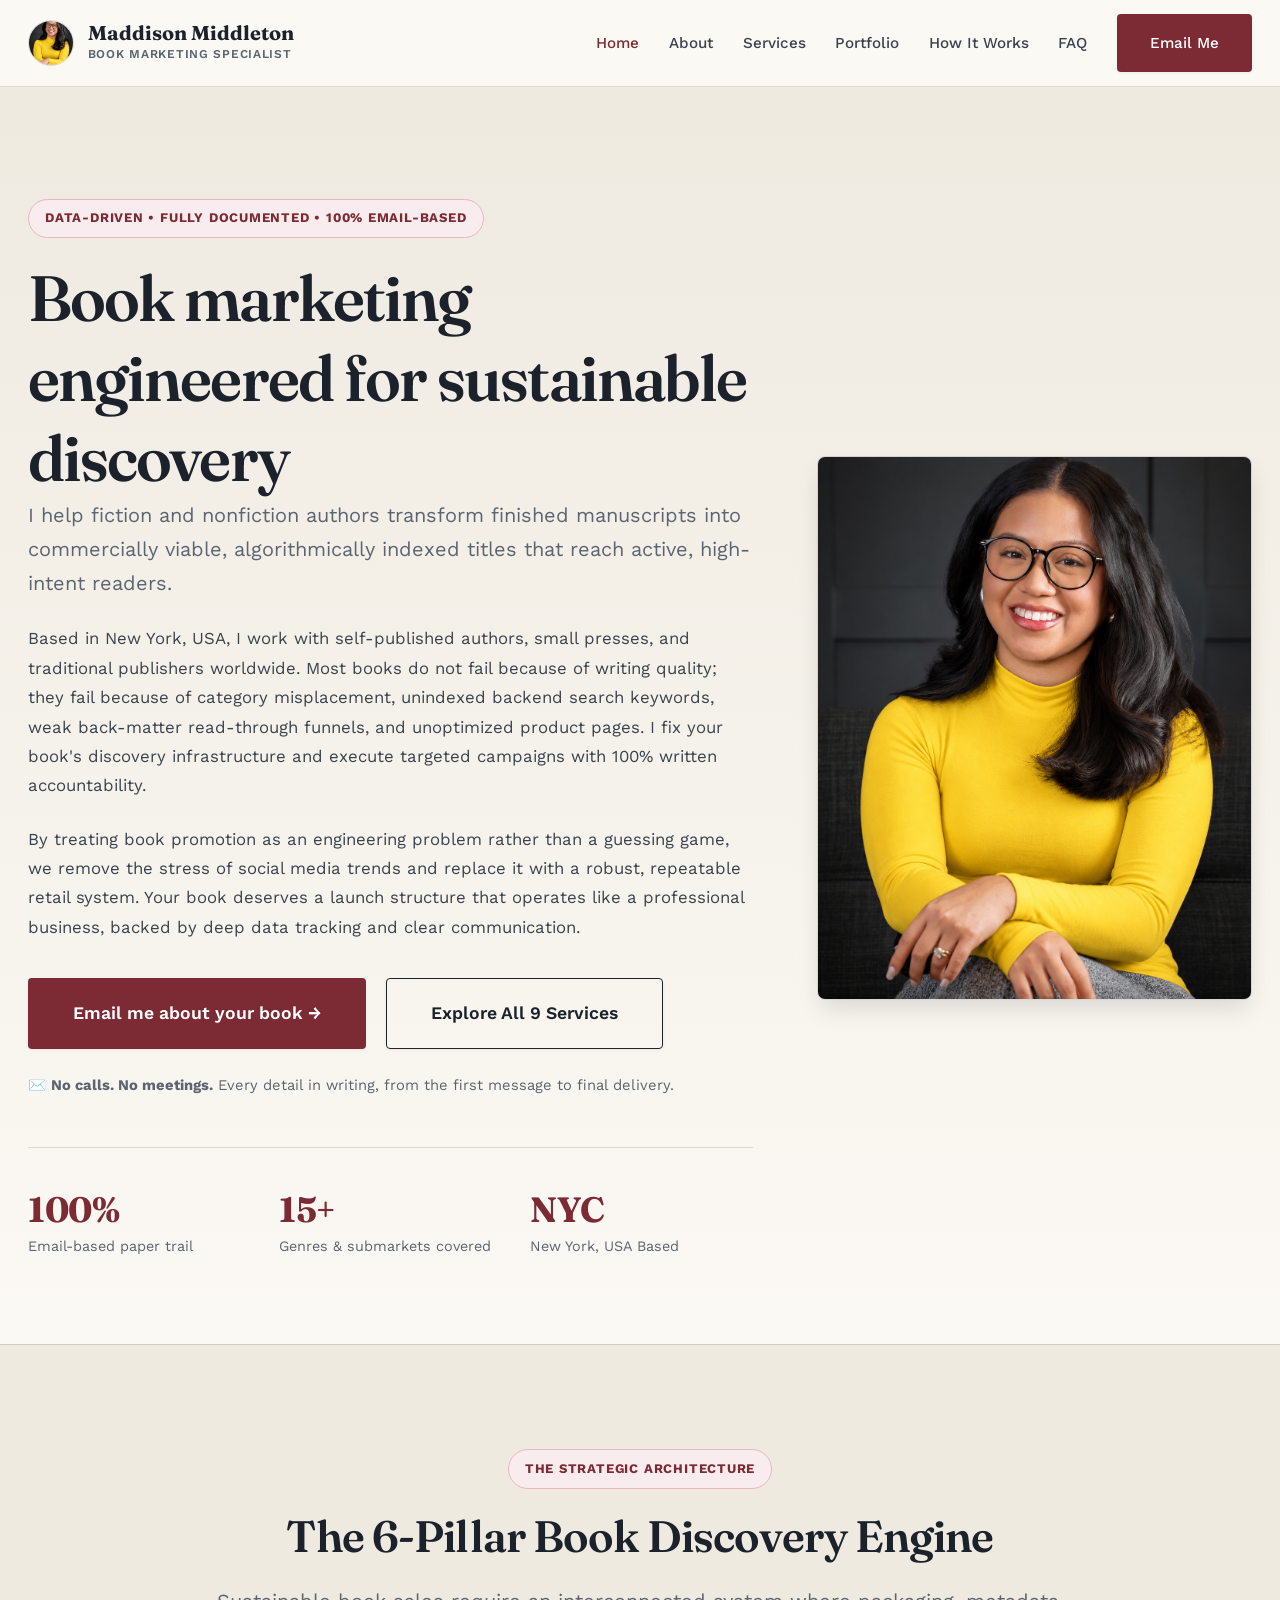
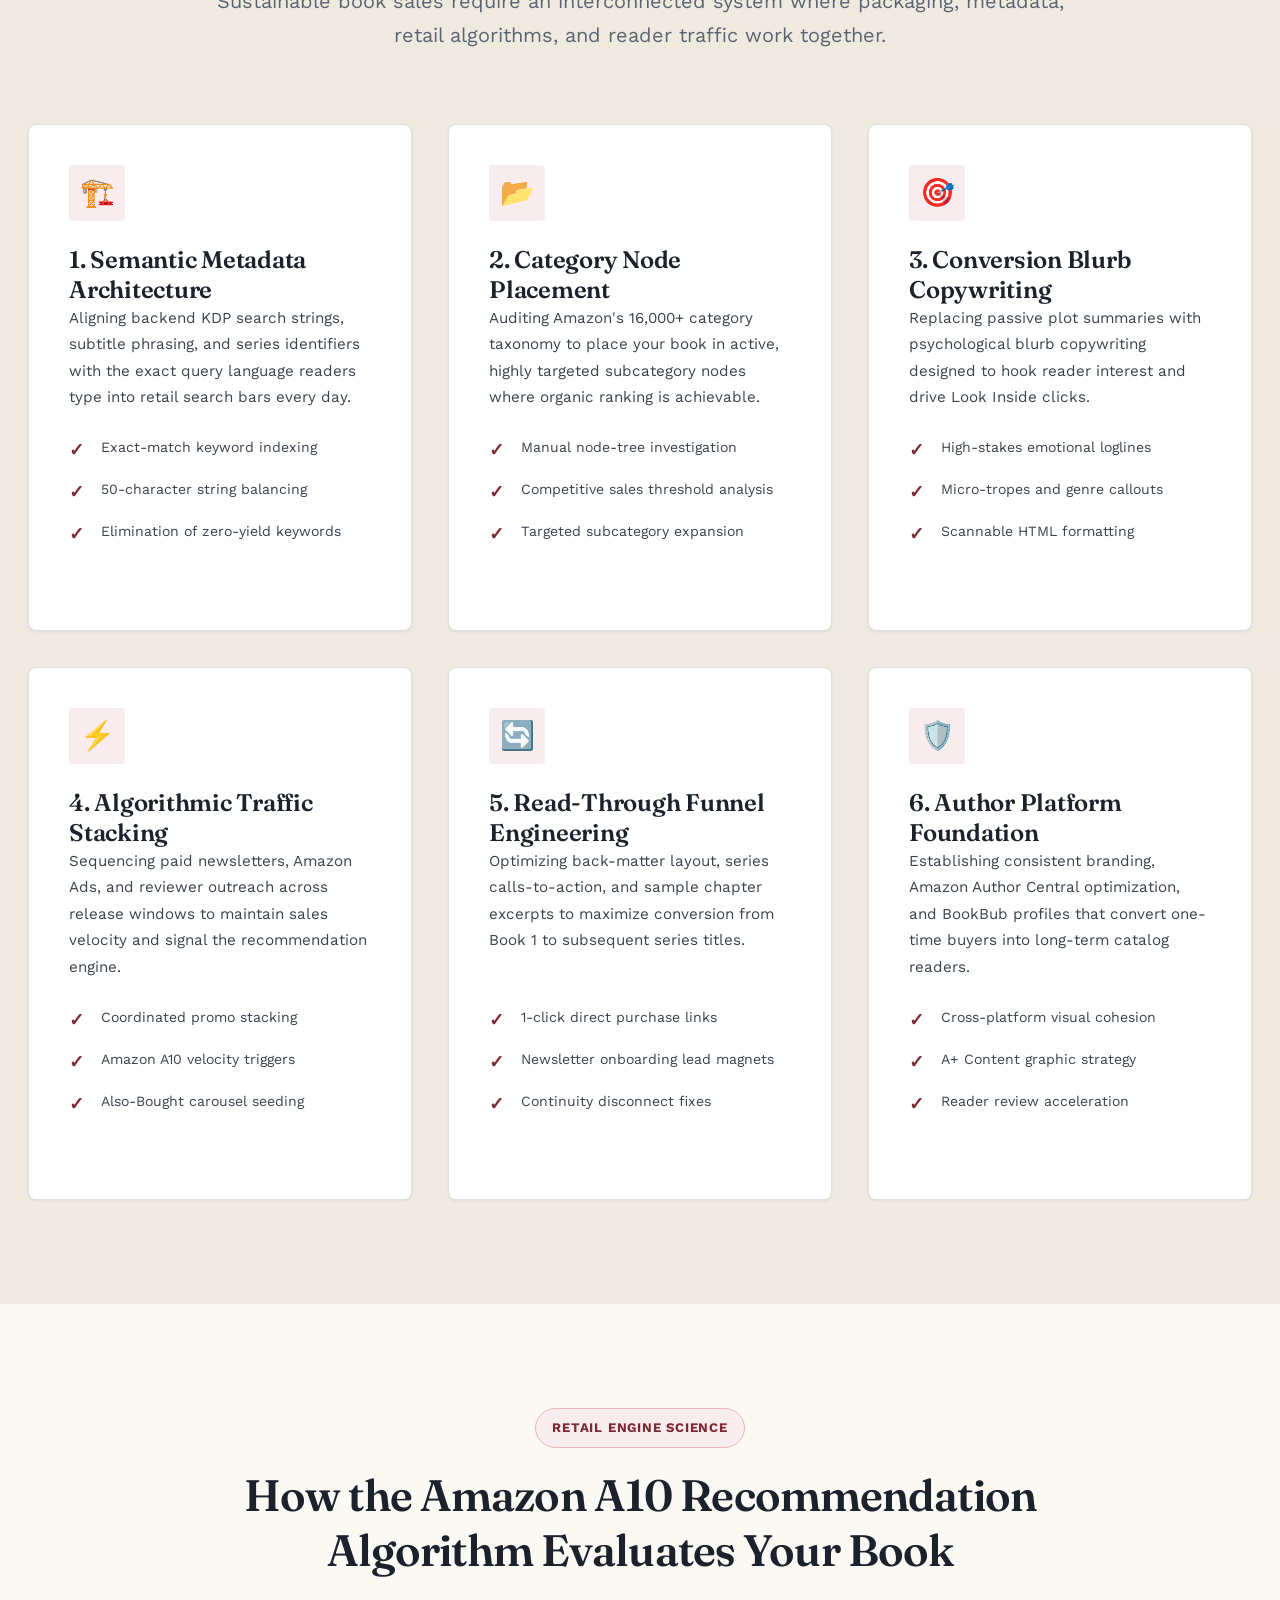
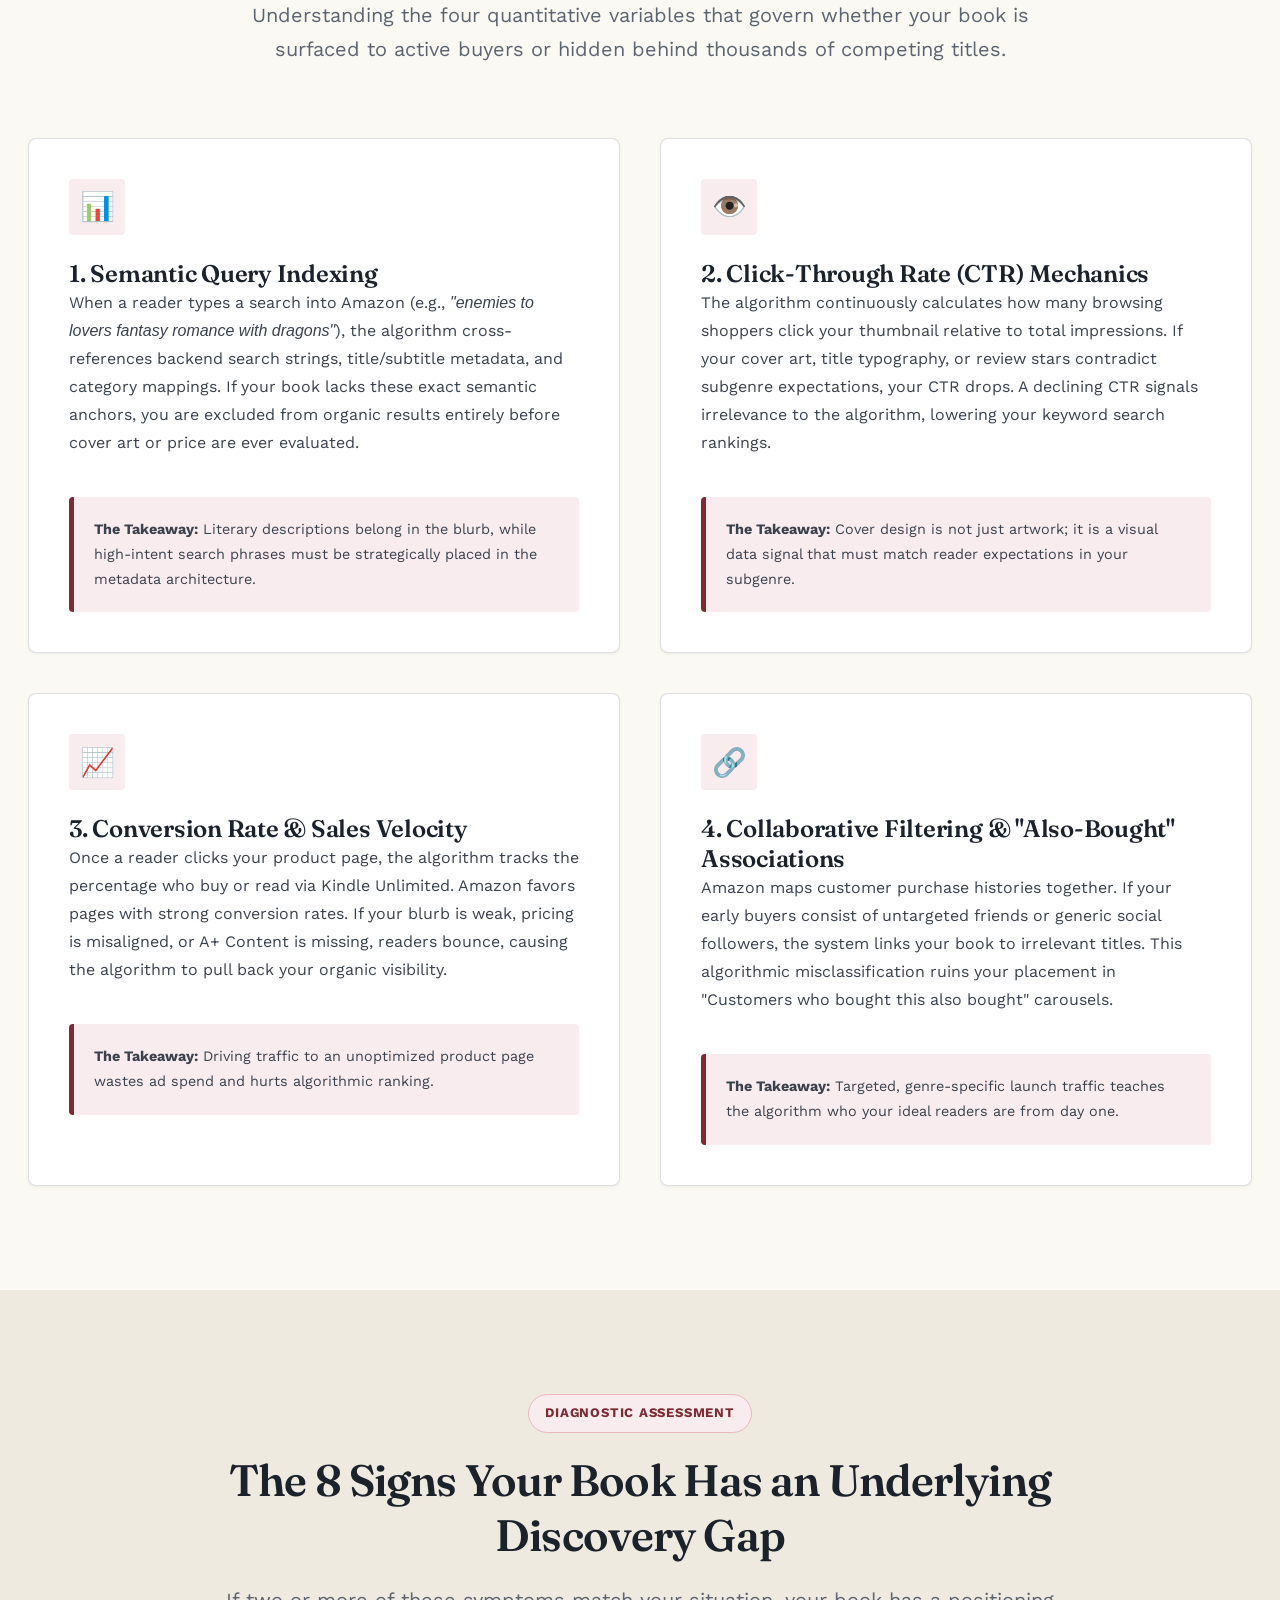
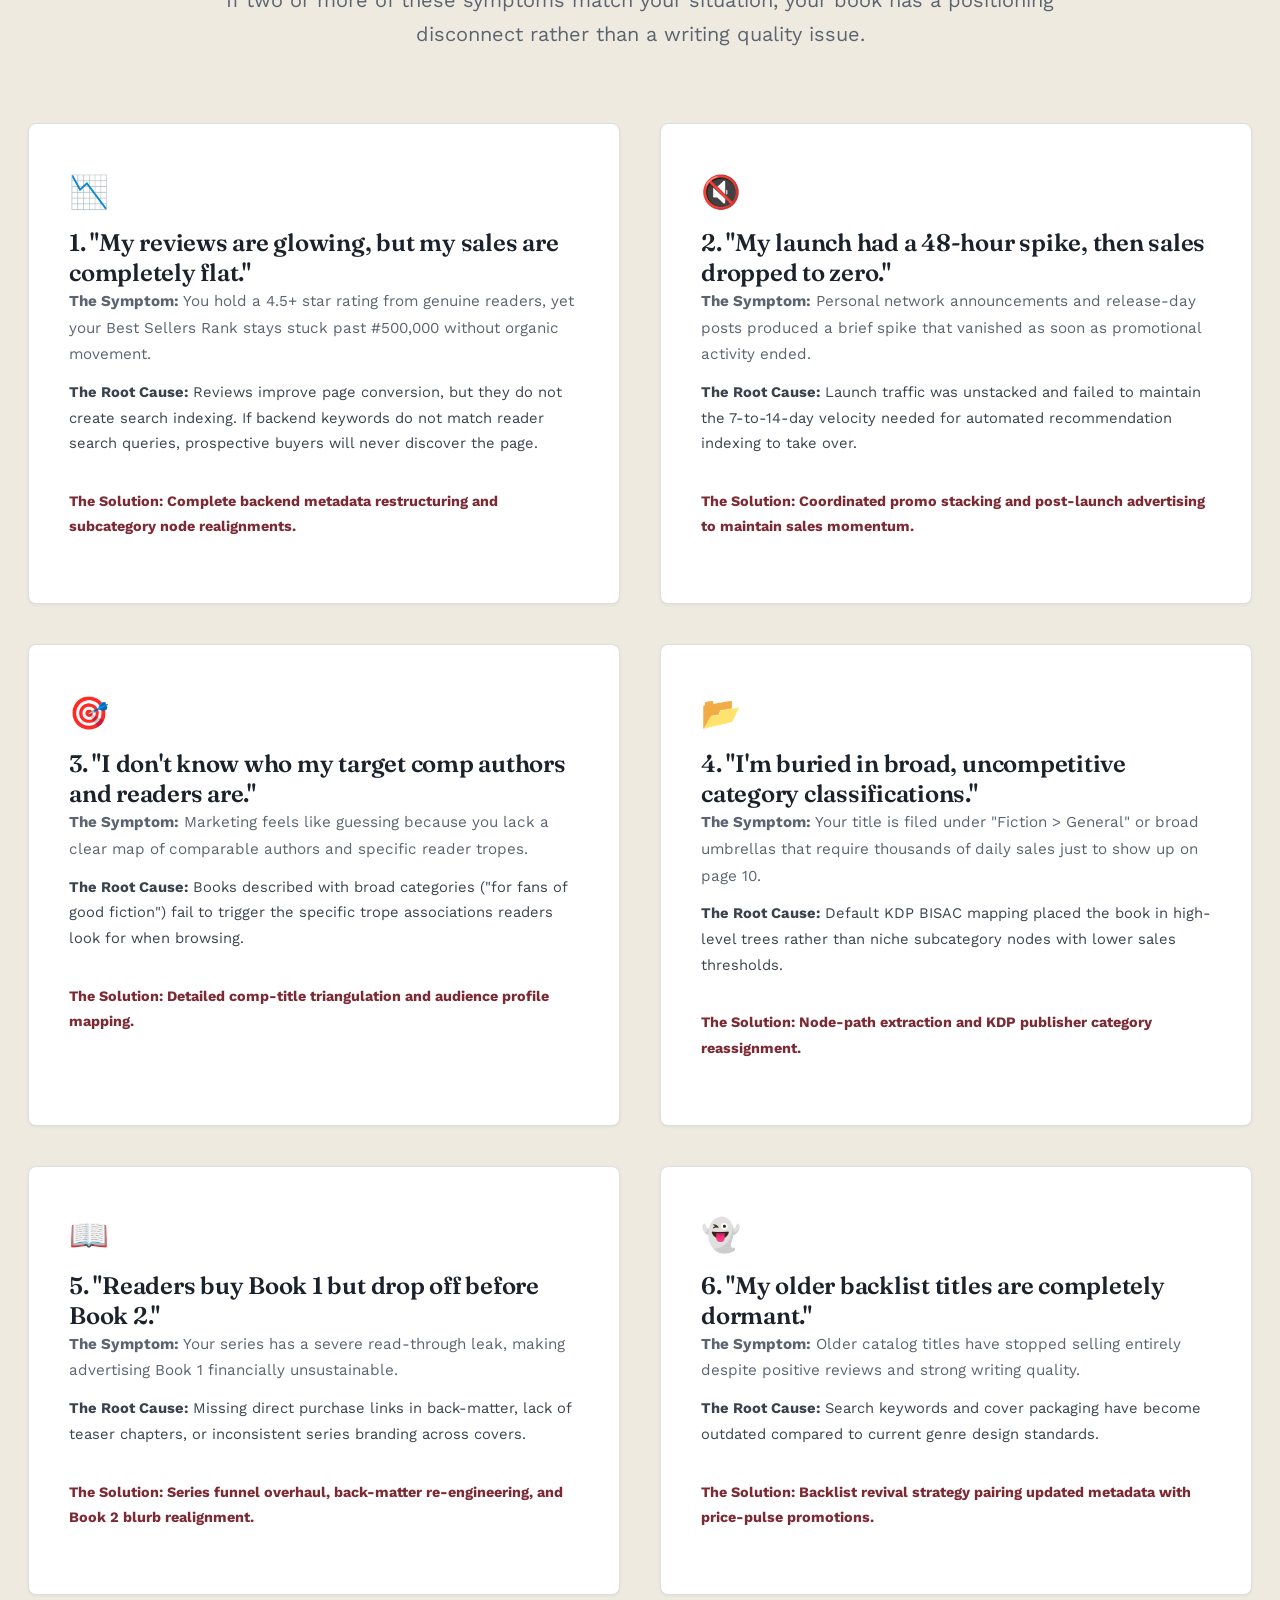
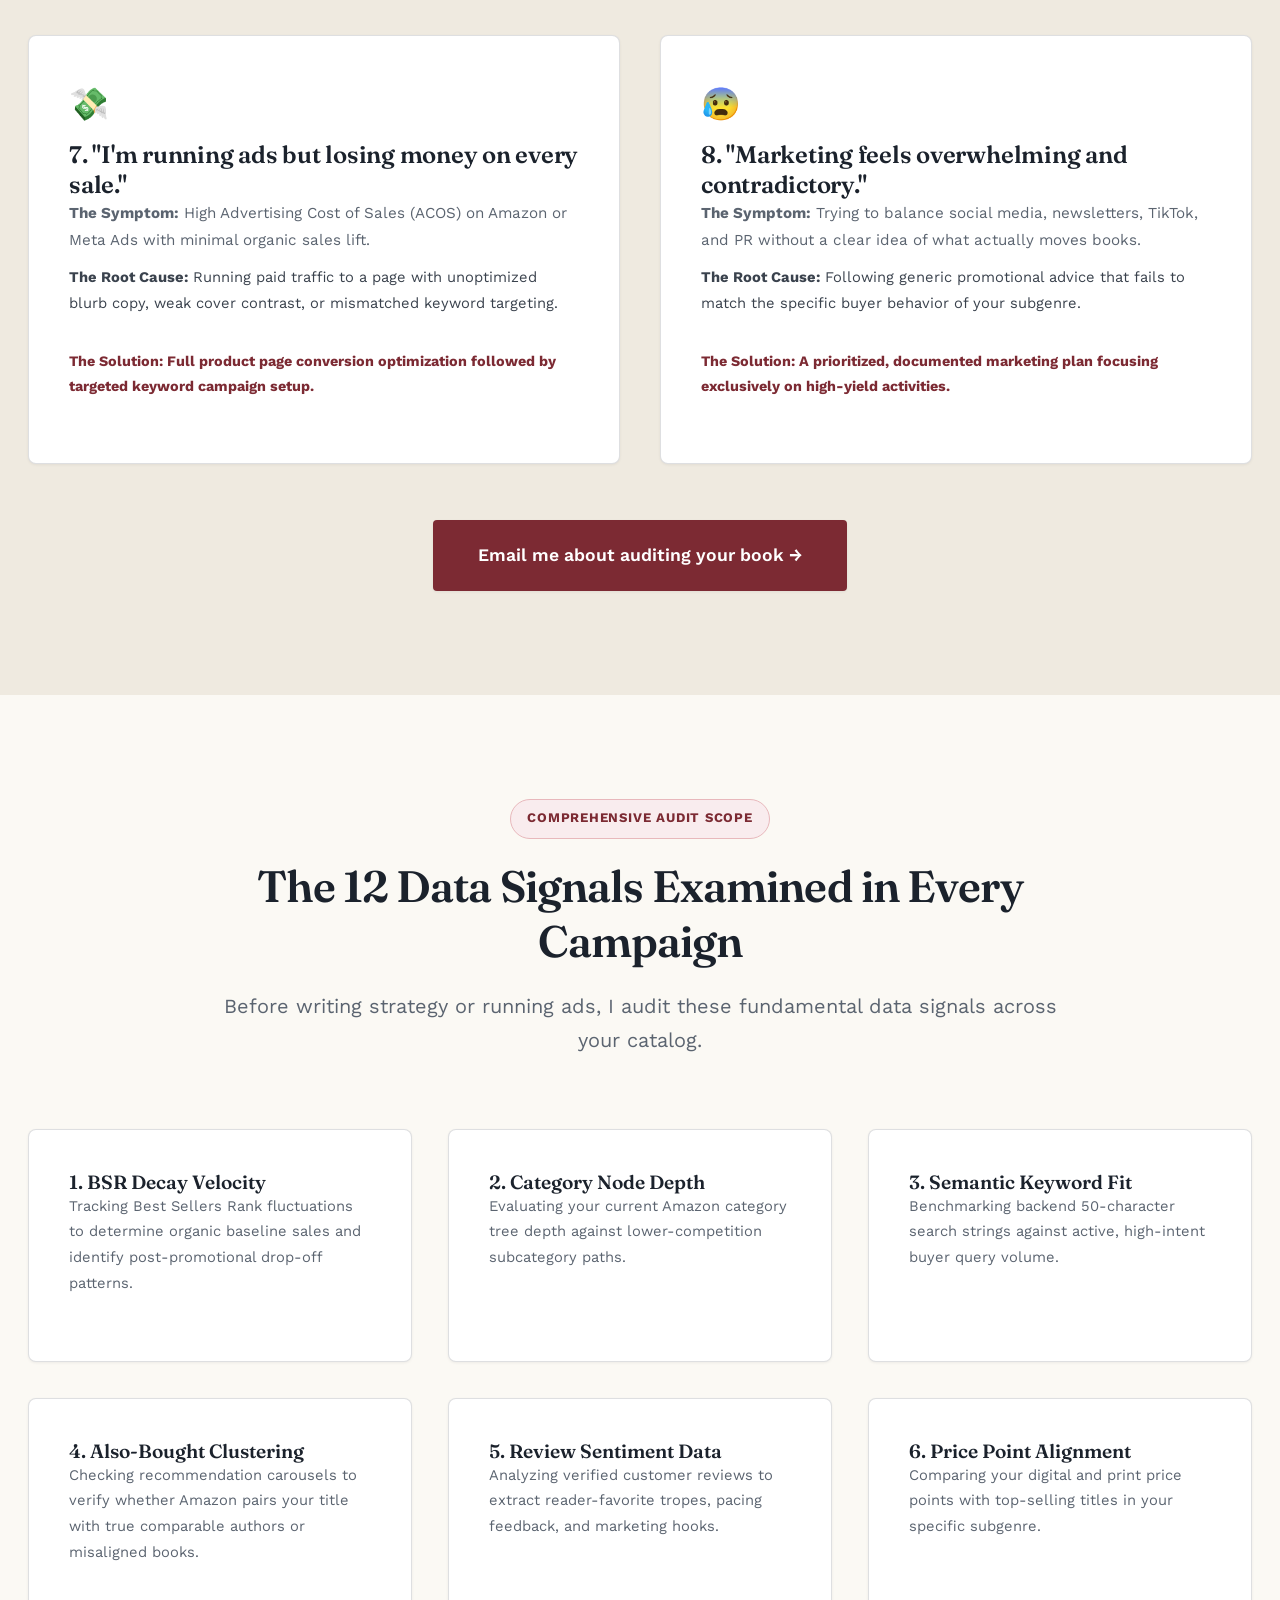
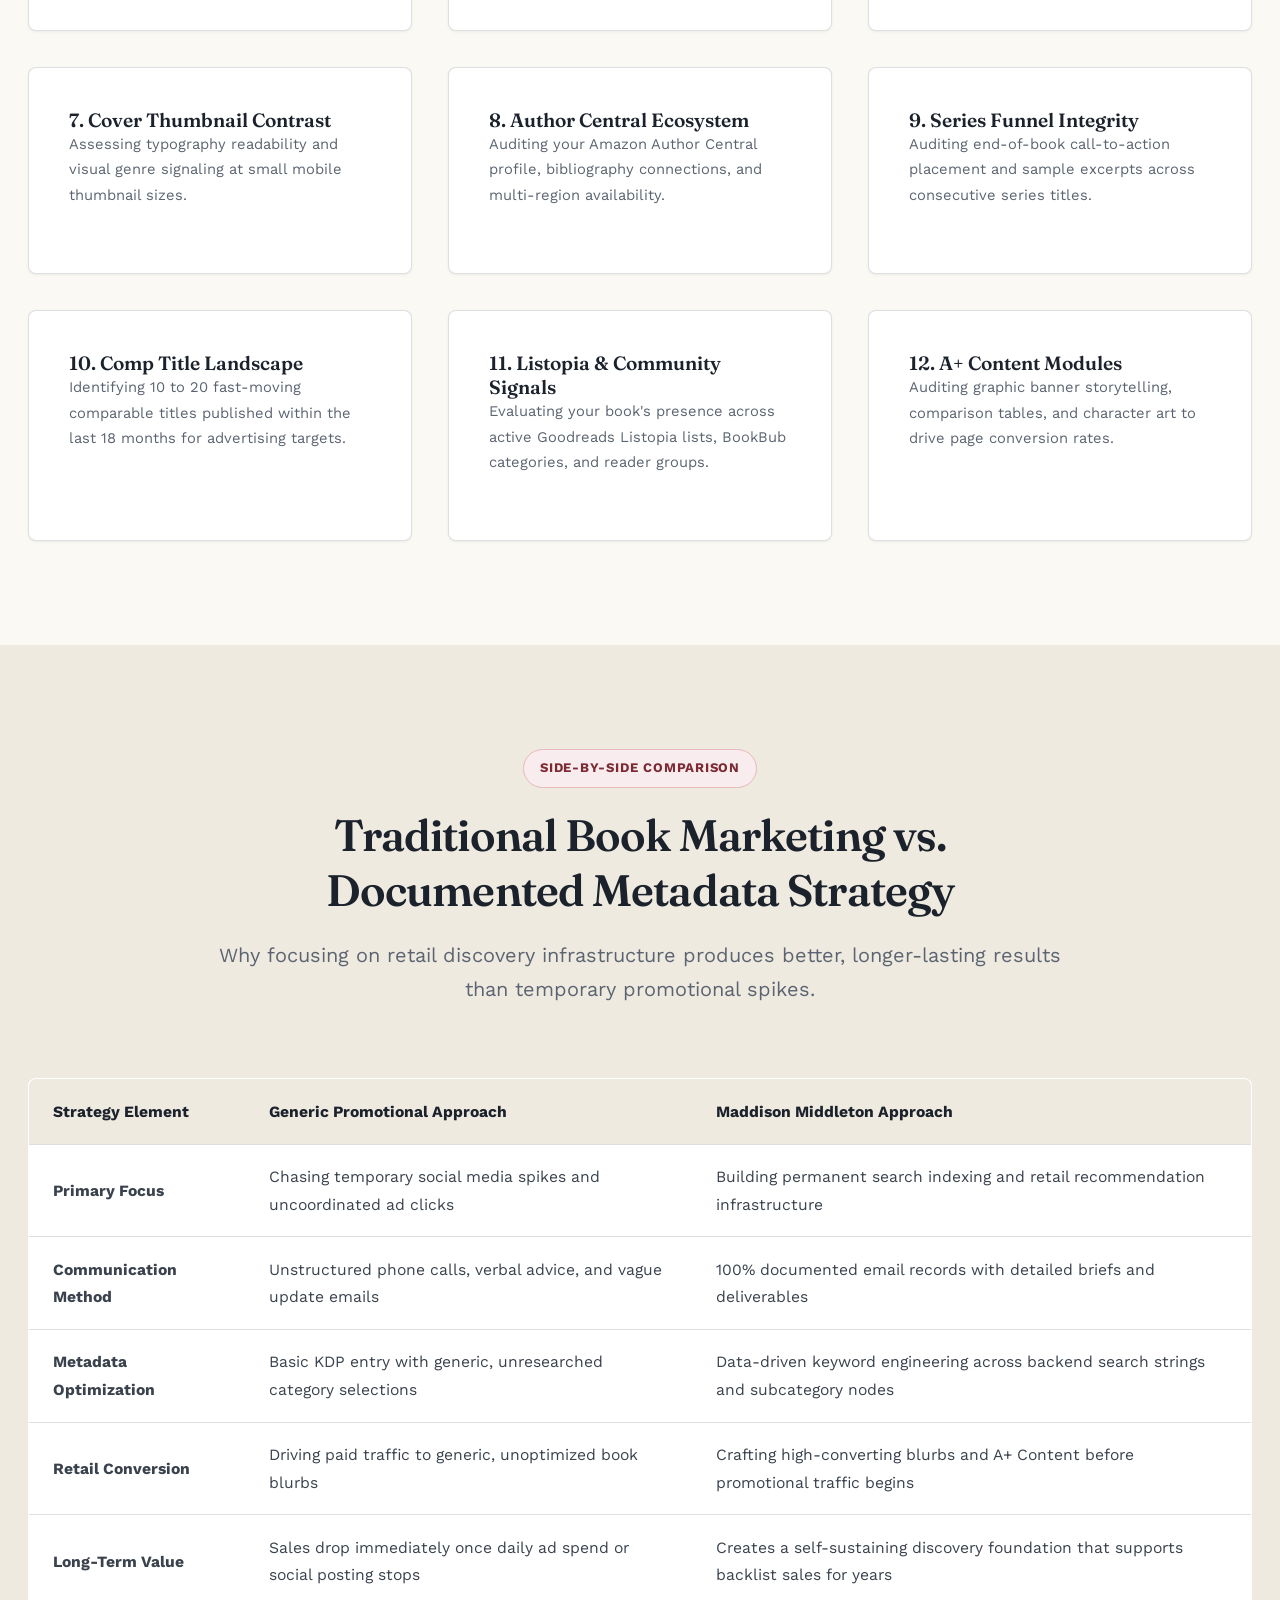
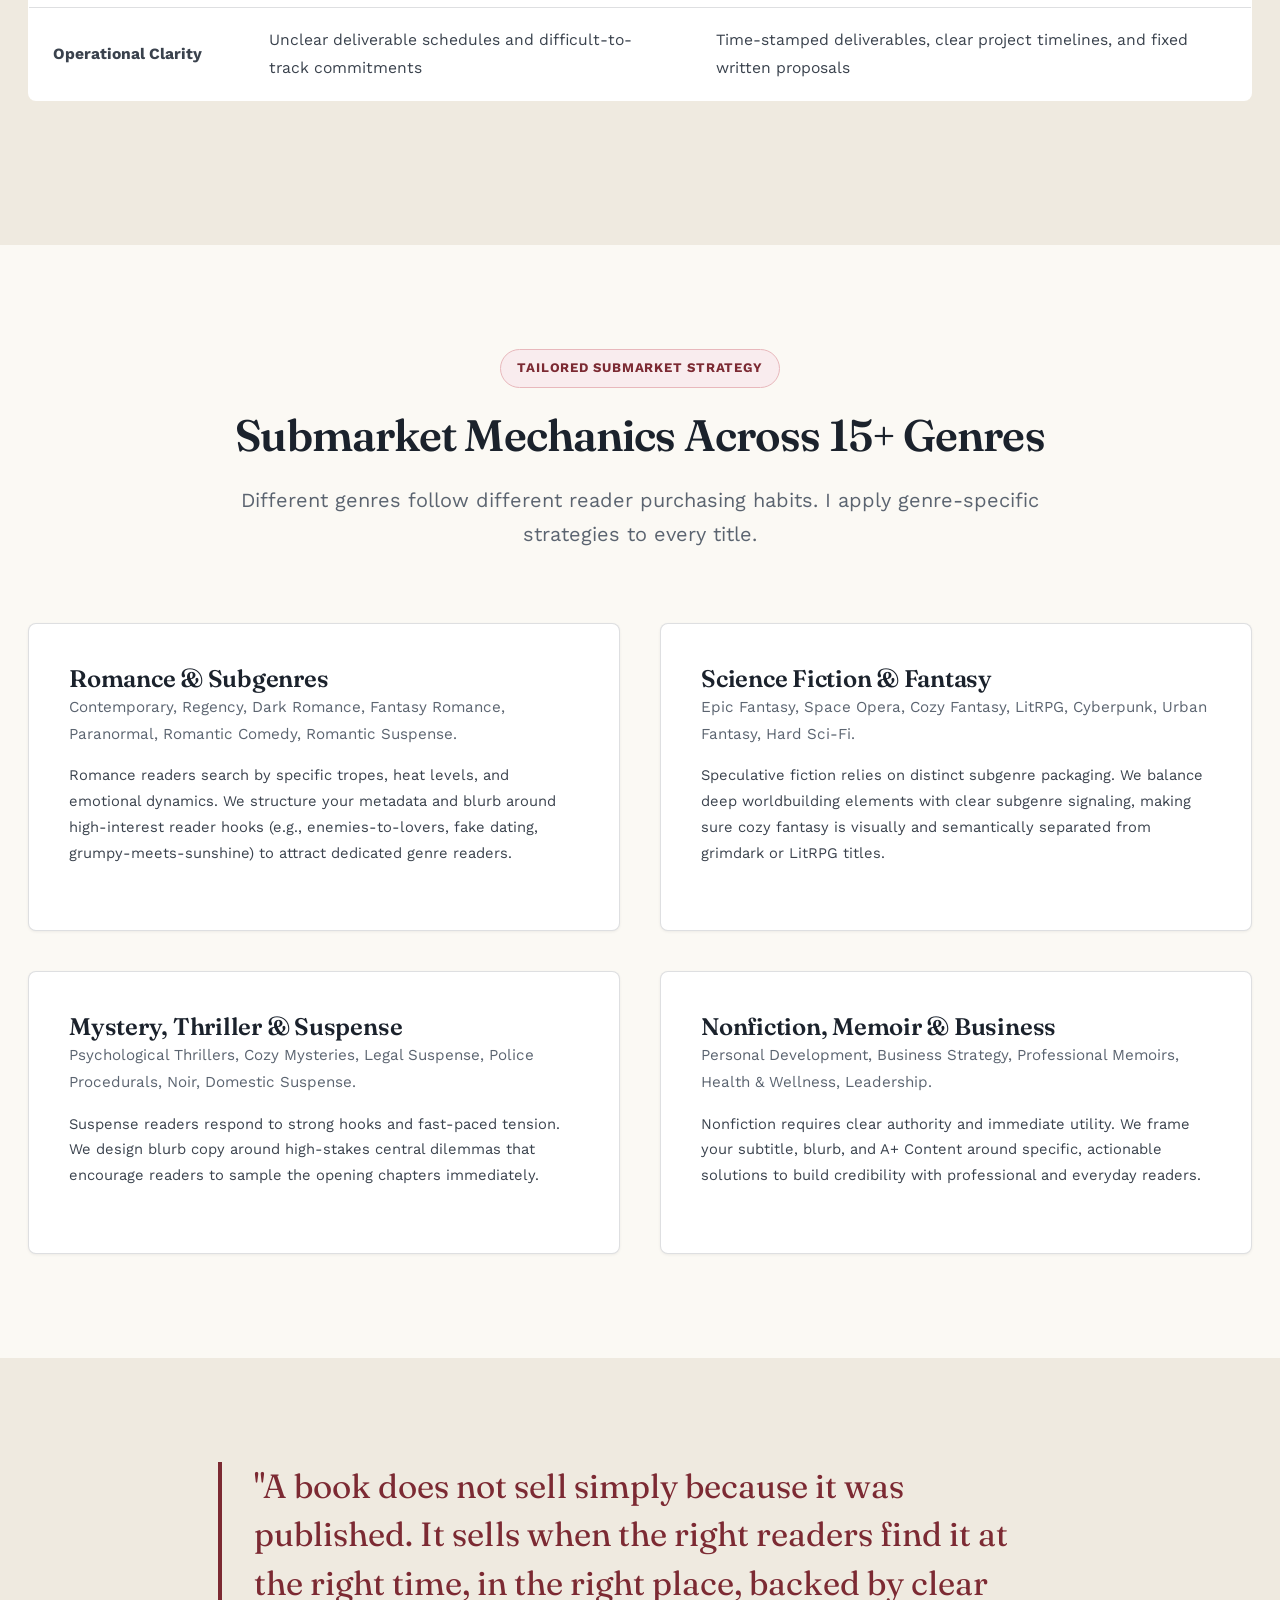
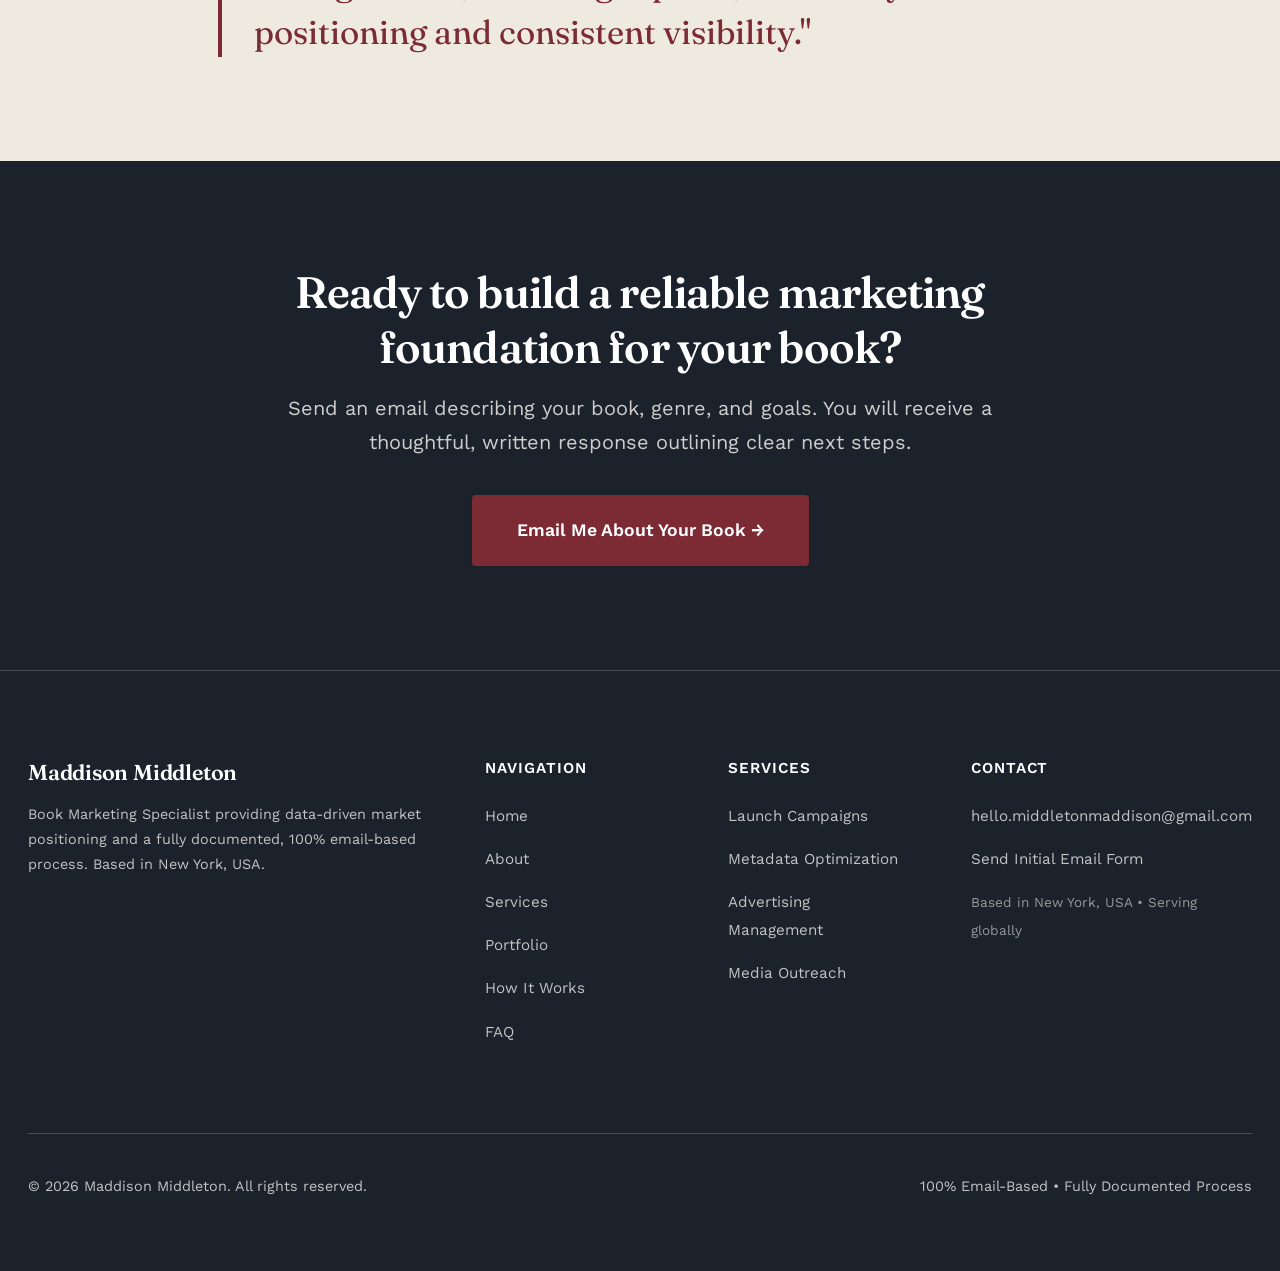
==== commit ee9be0ba: "Update index.html" ====
--- a/index.html
+++ b/index.html
@@ -5,7 +5,7 @@
   <meta name="viewport" content="width=device-width, initial-scale=1.0">
   <title>Maddison Middleton | Book Marketing Specialist</title>
   <meta name="description" content="Data-driven book marketing for authors and independent publishers. Specializing in Amazon metadata architecture, algorithmic indexing, launch campaigns, and paid advertising. 100% email-based process based in New York, USA.">
-  <link rel="icon" type="image/jpeg" href="my picture.jpg">
+  <link rel="icon" type="image/png" href="my pic.png">
   <link rel="preconnect" href="https://fonts.googleapis.com">
   <link rel="preconnect" href="https://fonts.gstatic.com" crossorigin>
   <link href="https://fonts.googleapis.com/css2?family=Fraunces:opsz,wght@9..144,500;9..144,600;9..144,700&family=Work+Sans:wght@400;500;600;700&display=swap" rel="stylesheet">
@@ -17,7 +17,7 @@
   <header class="site-header">
     <div class="container nav-container">
       <a href="index.html" class="brand">
-        <span class="brand-mark"><img src="my picture.jpg" alt="Maddison Middleton" /></span>
+        <span class="brand-mark"><img src="my picture.png" alt="Maddison Middleton" /></span>
         <span>
           <span class="brand-name">Maddison Middleton</span>
           <span class="brand-title">Book Marketing Specialist</span>
@@ -78,7 +78,7 @@
       </div>
 
       <div class="hero-portrait-frame">
-        <img src="my picture.jpg" alt="Maddison Middleton, book marketing specialist" />
+        <img src="my picture.png" alt="Maddison Middleton, book marketing specialist" />
       </div>
     </div>
   </section>
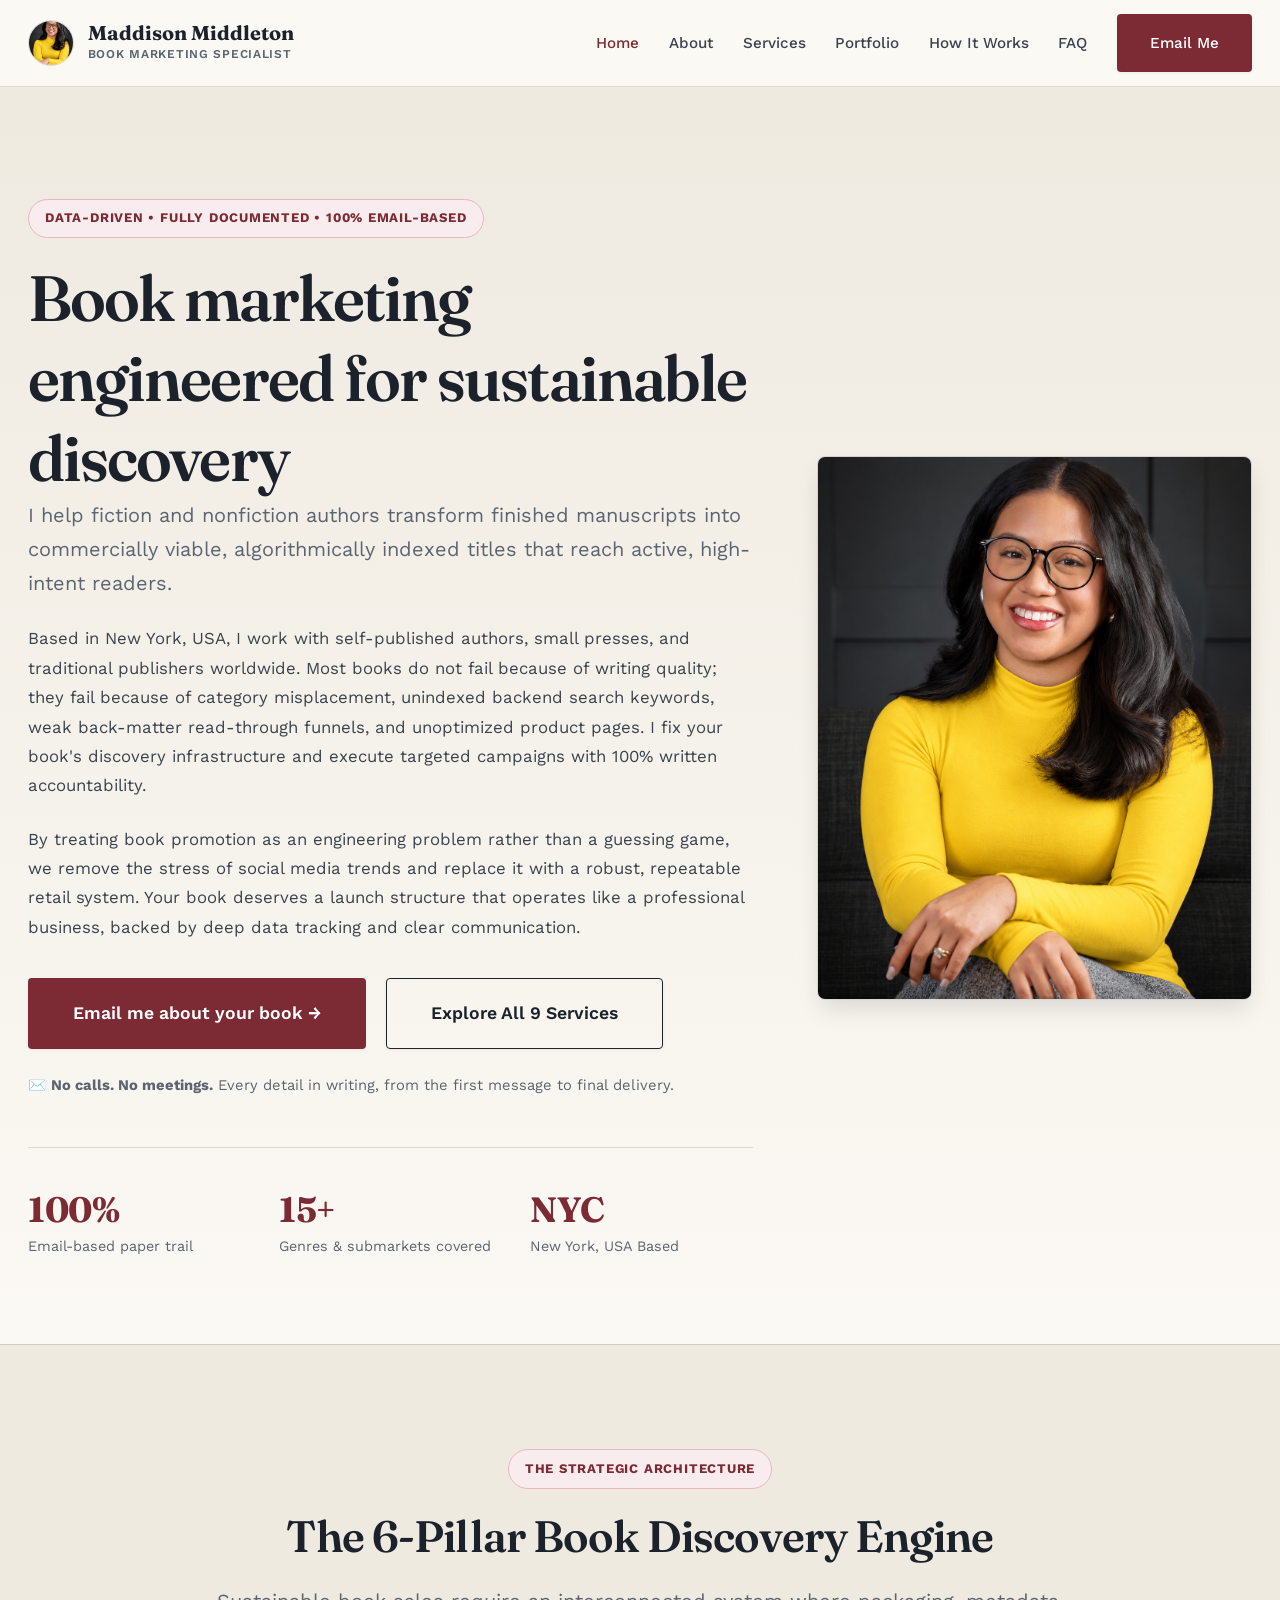
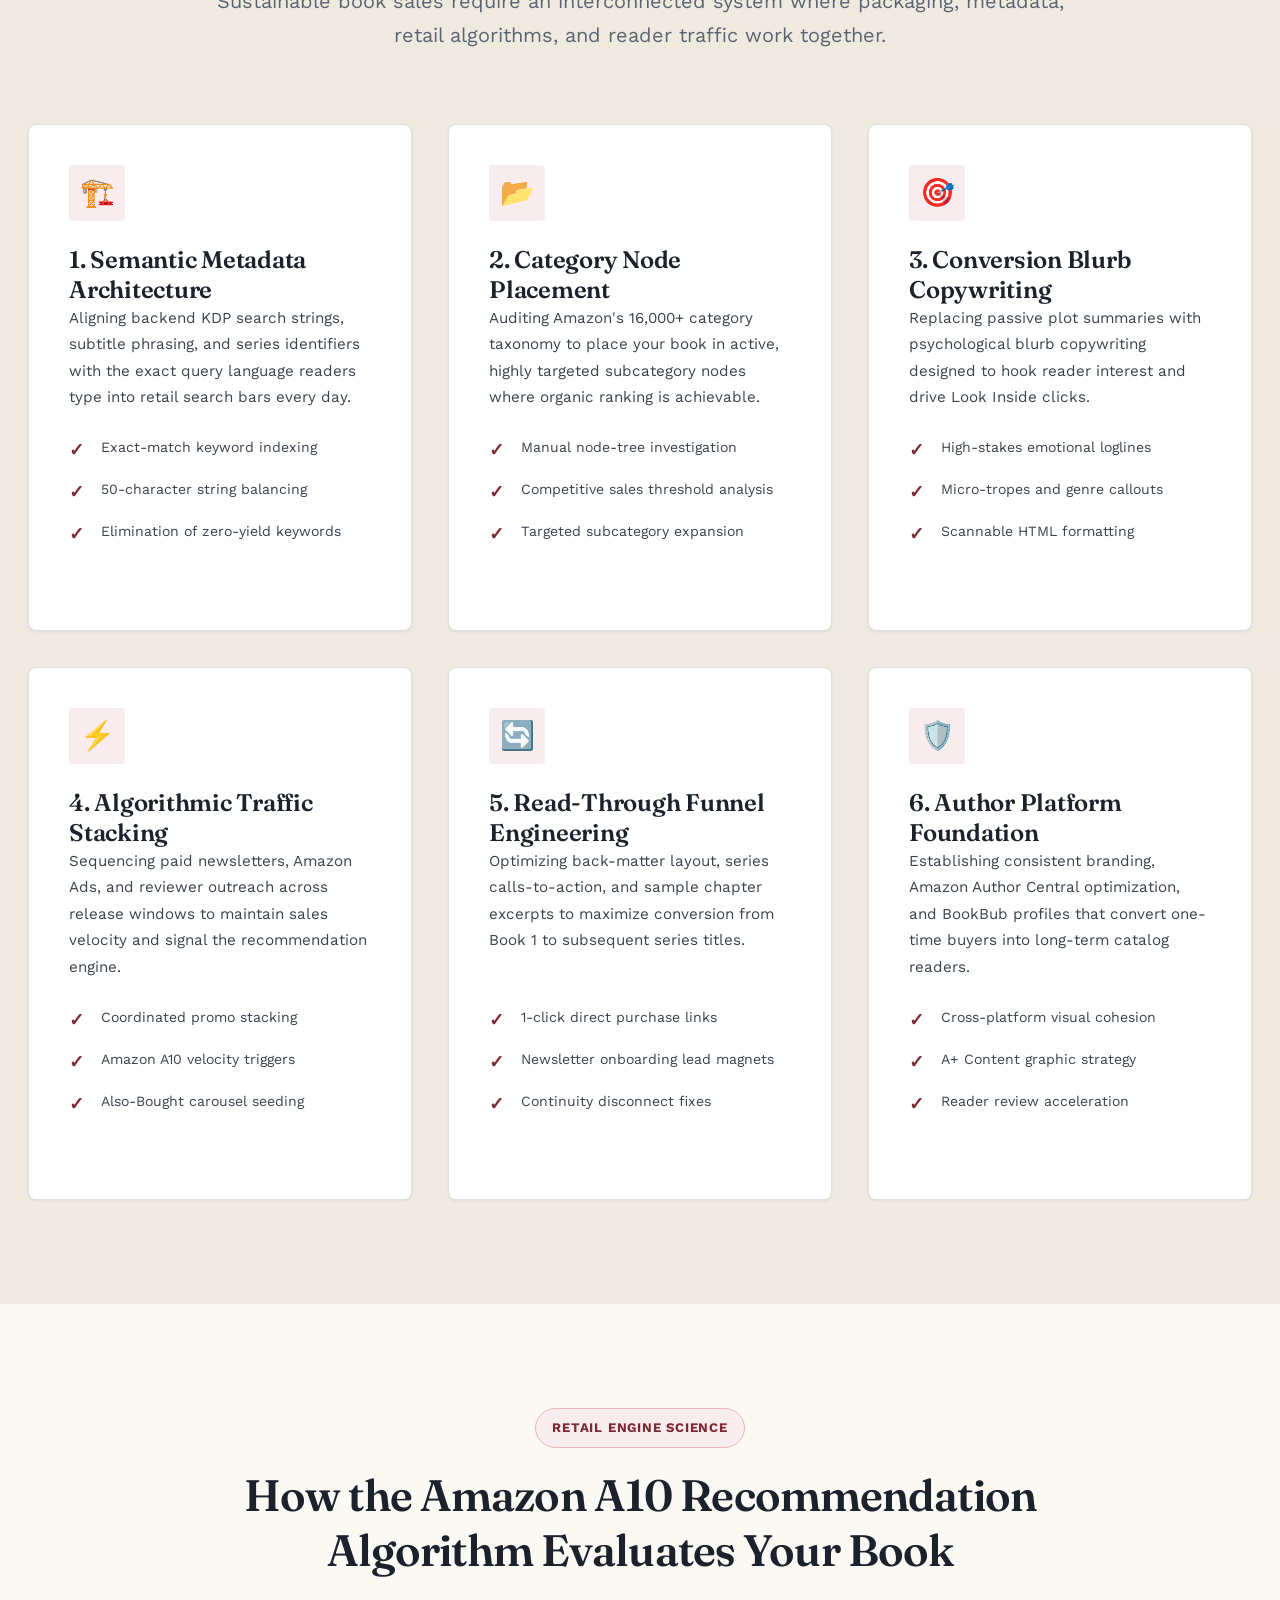
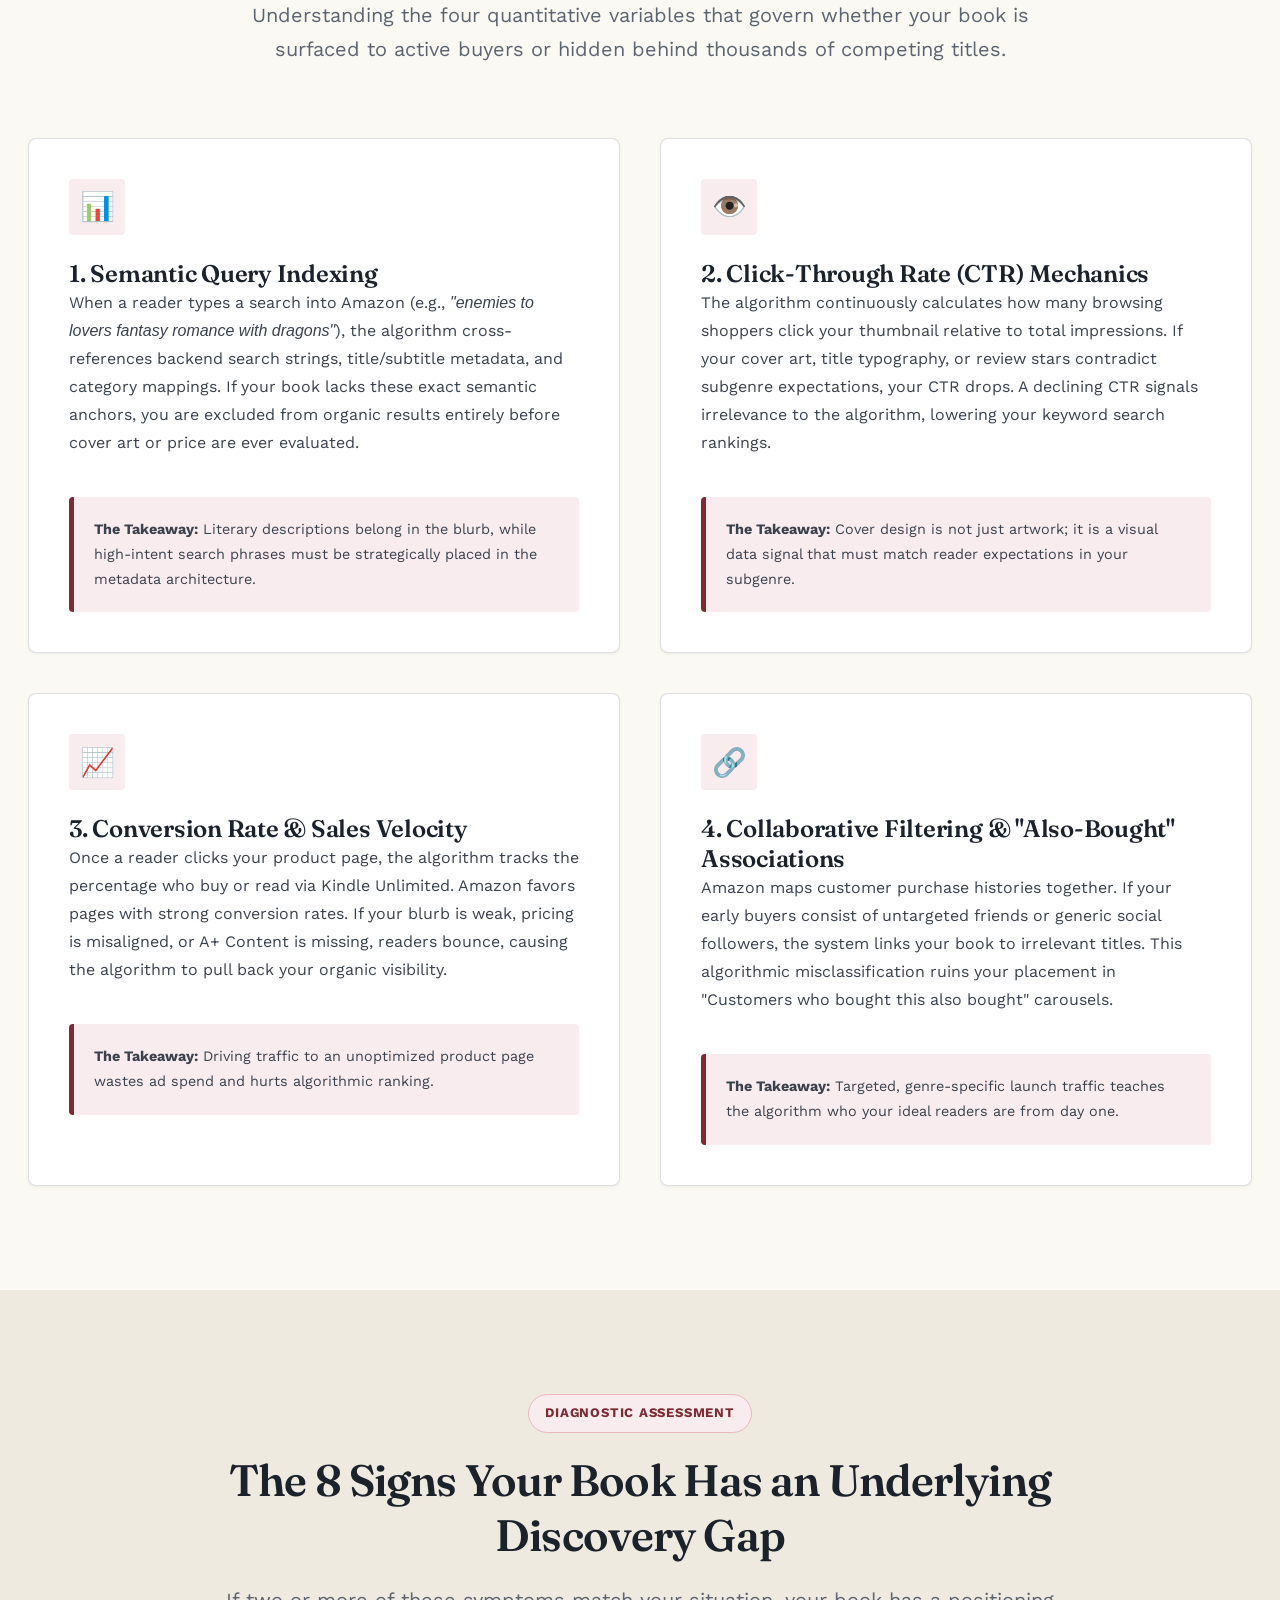
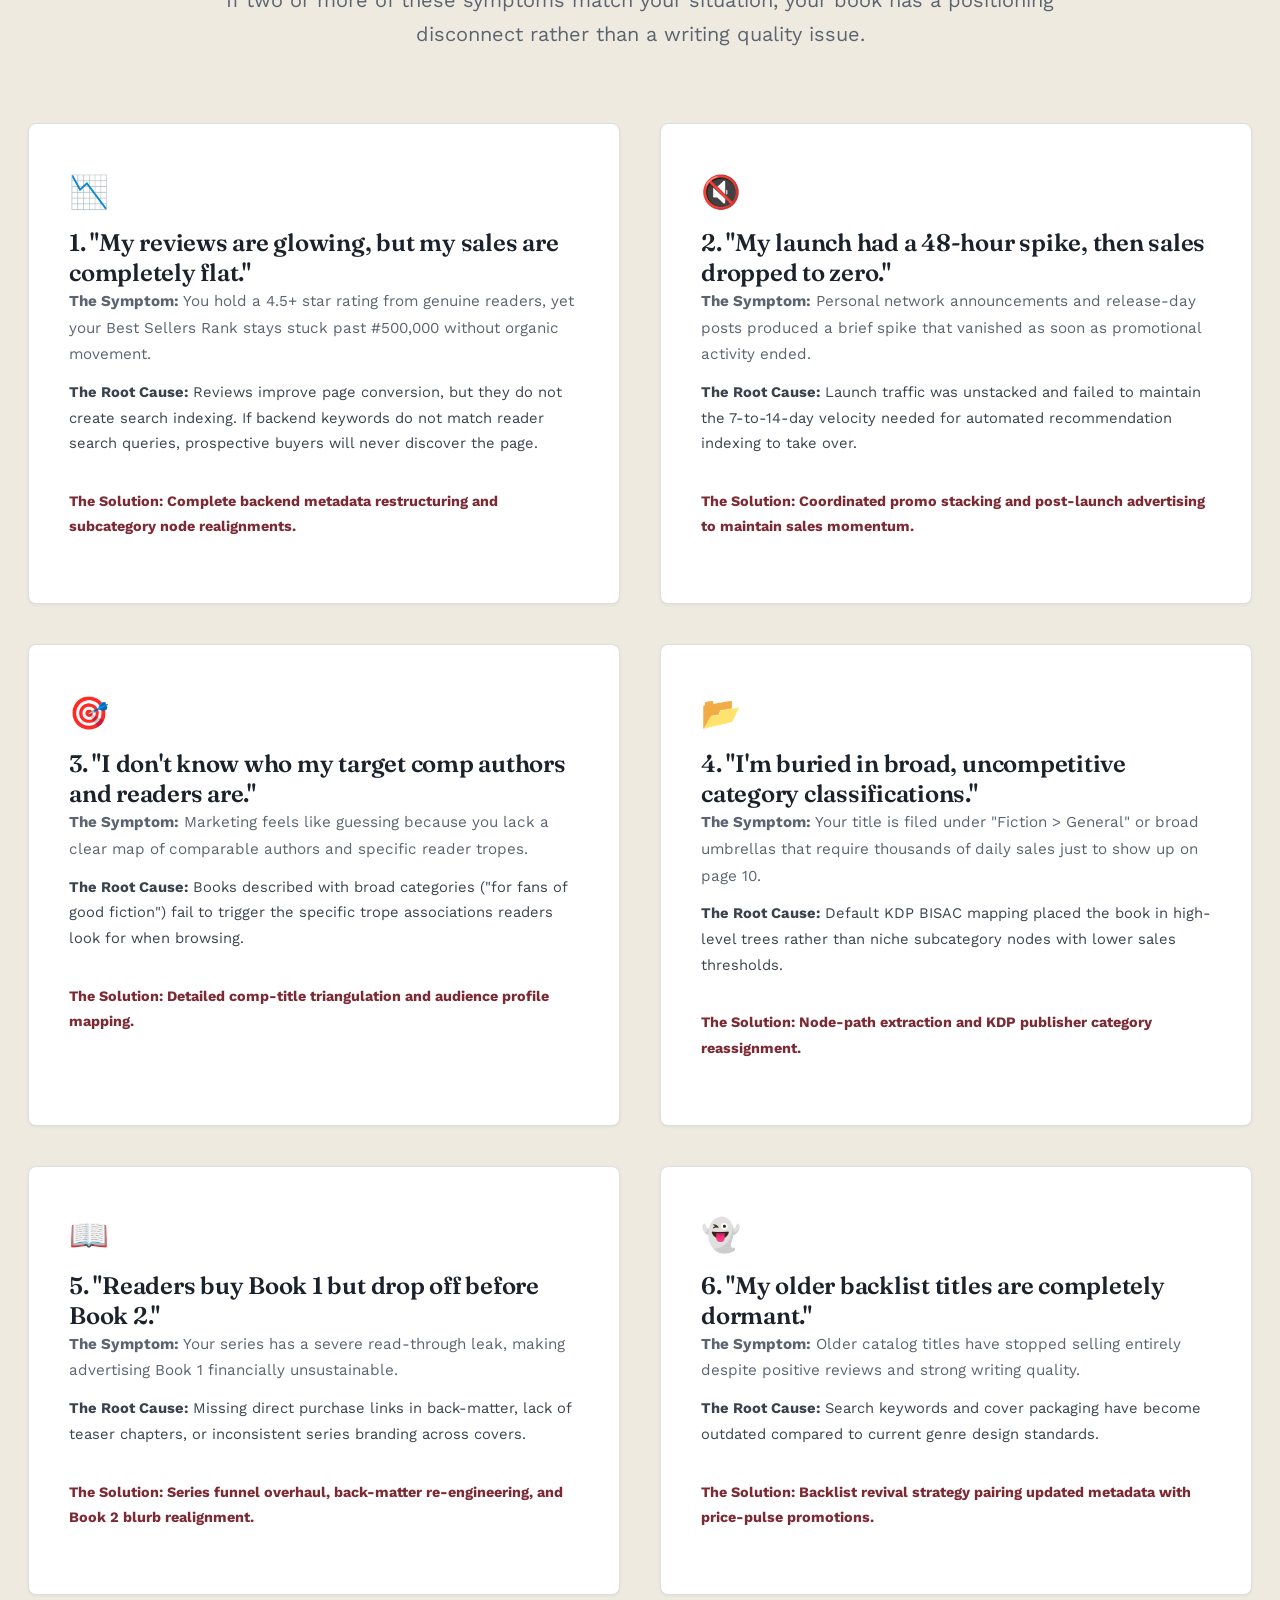
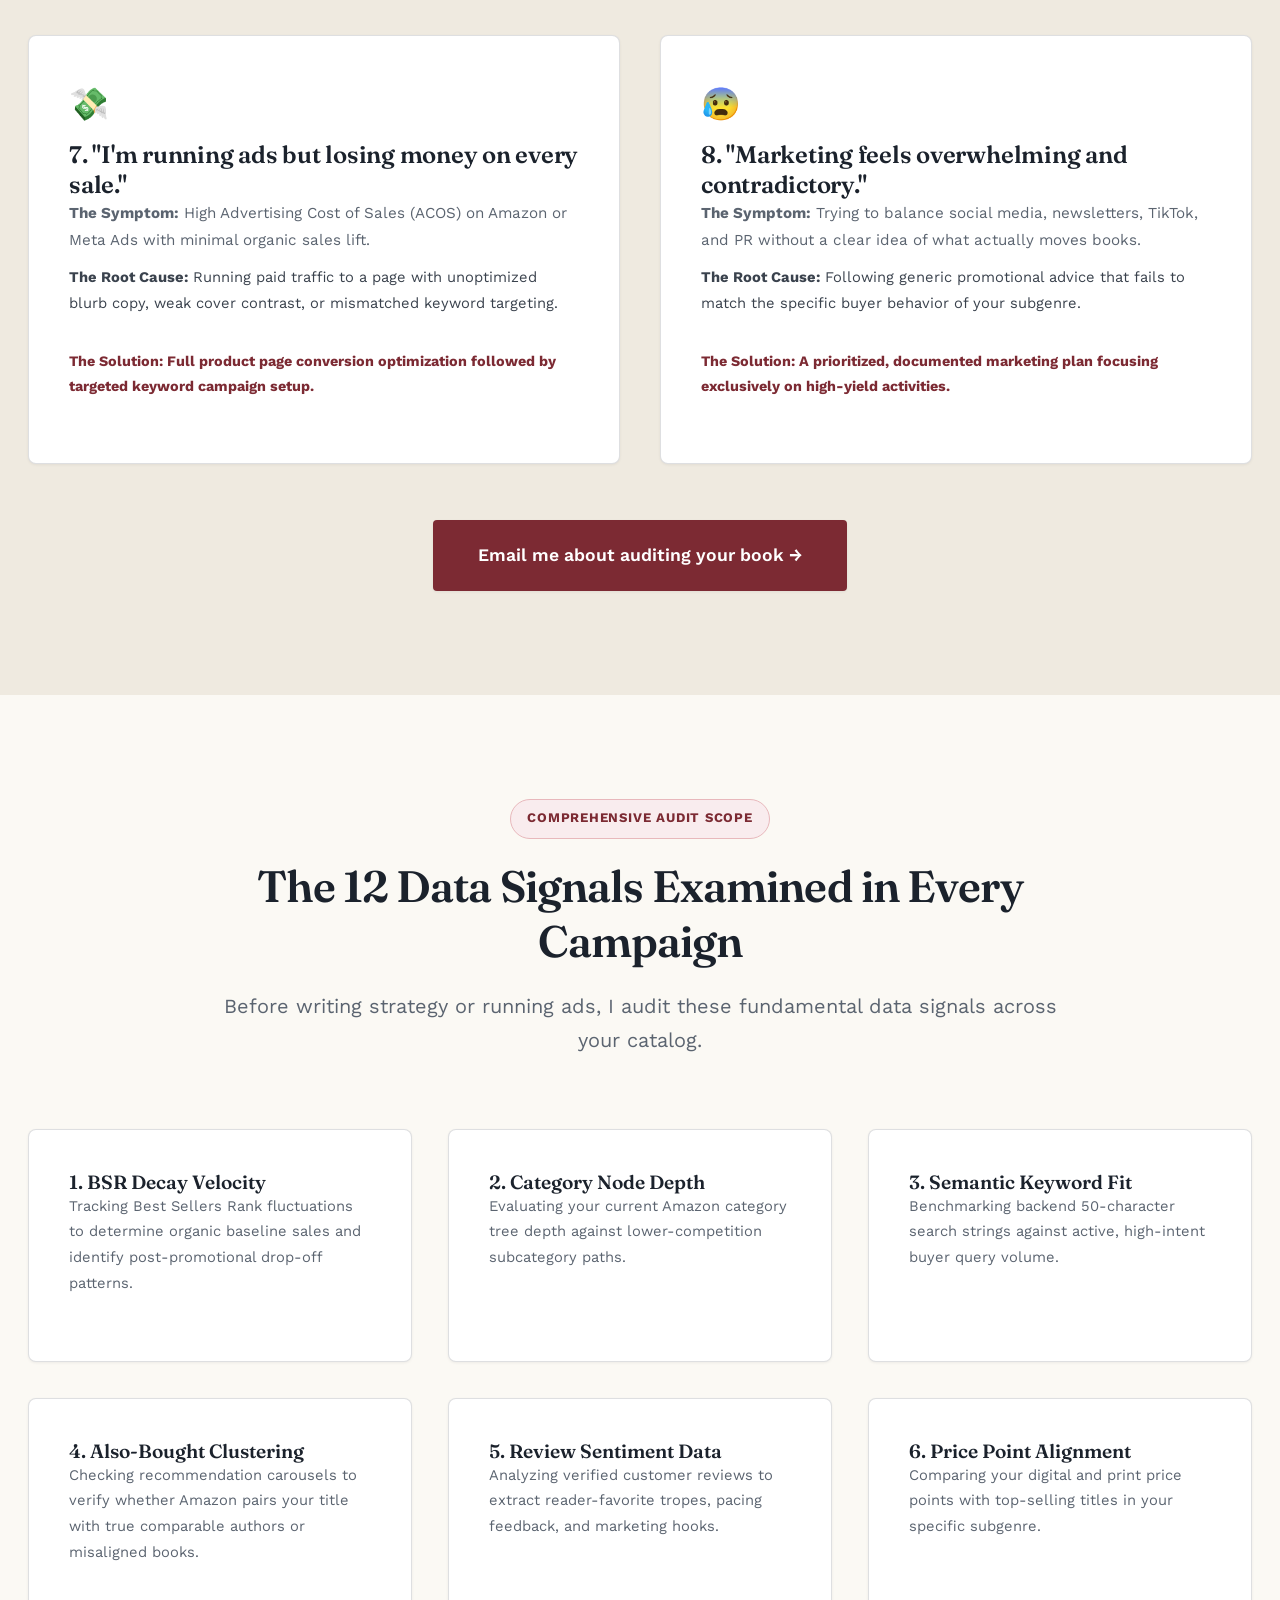
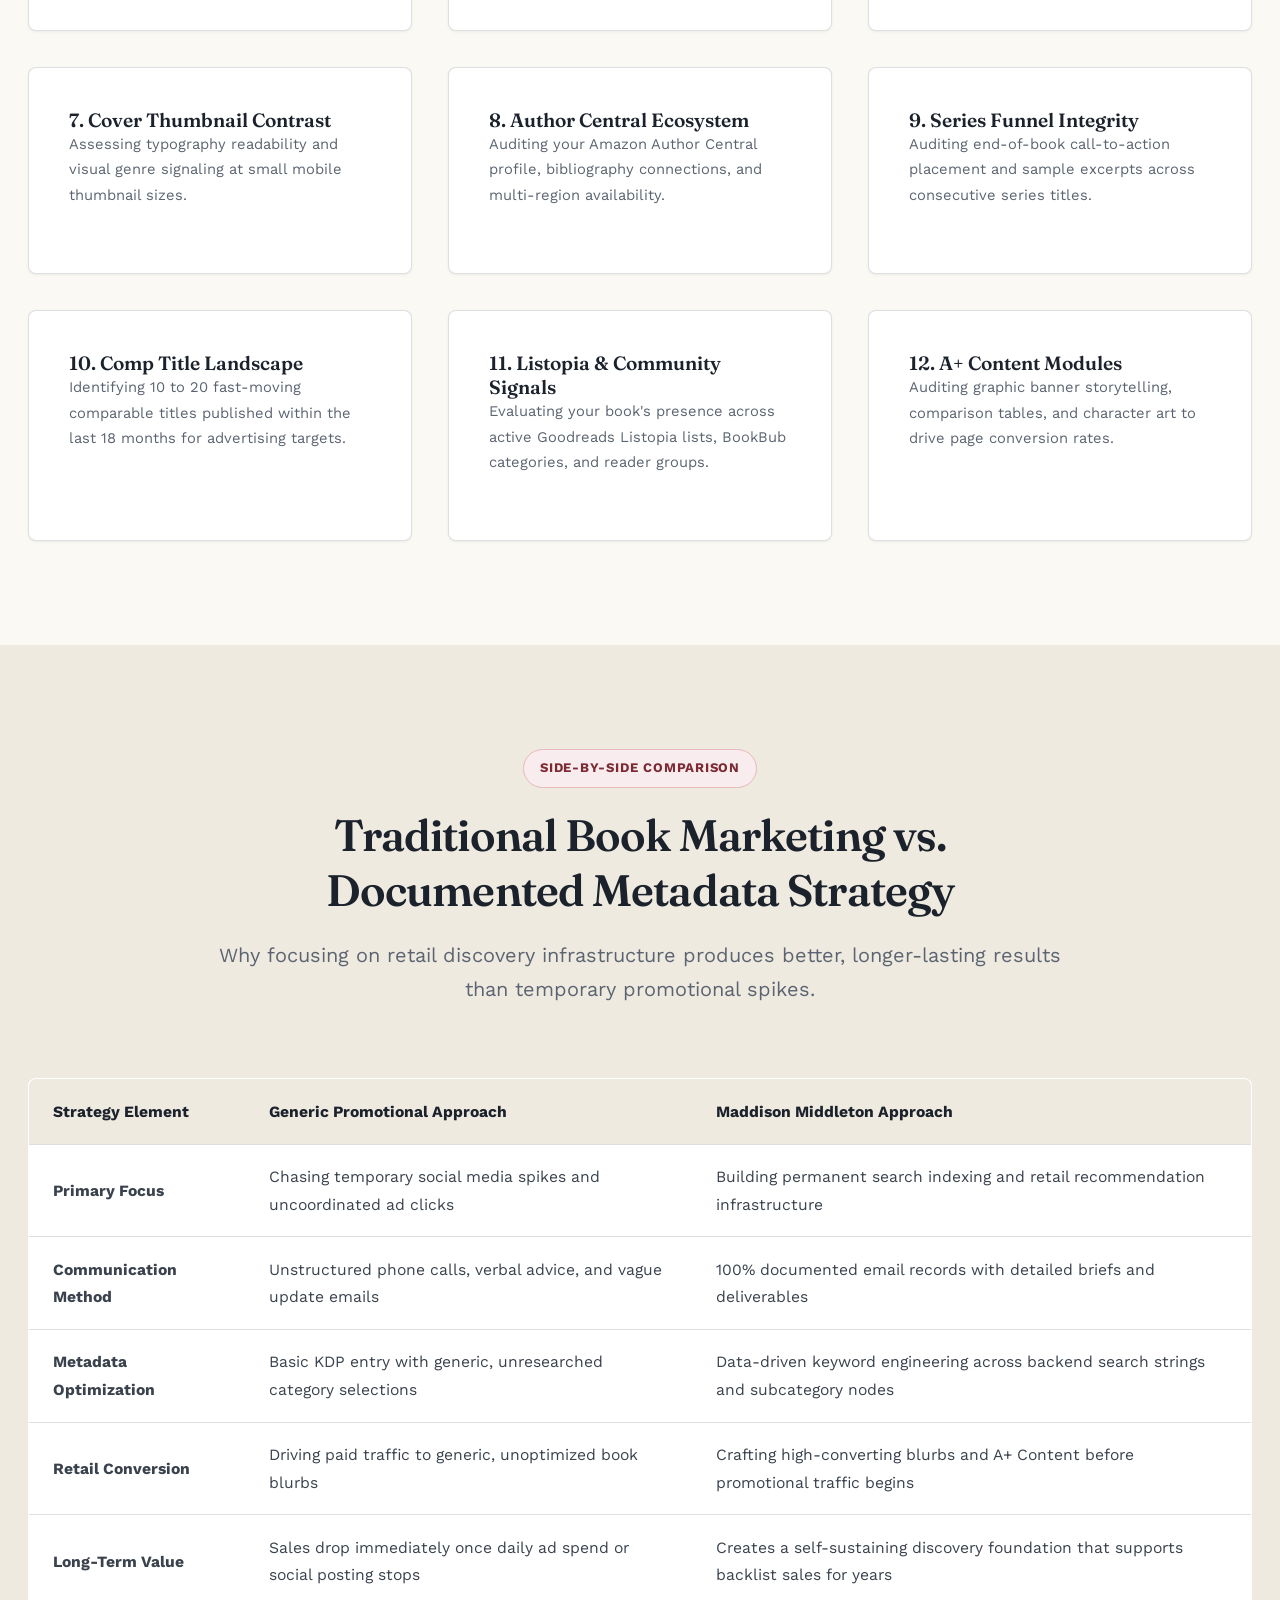
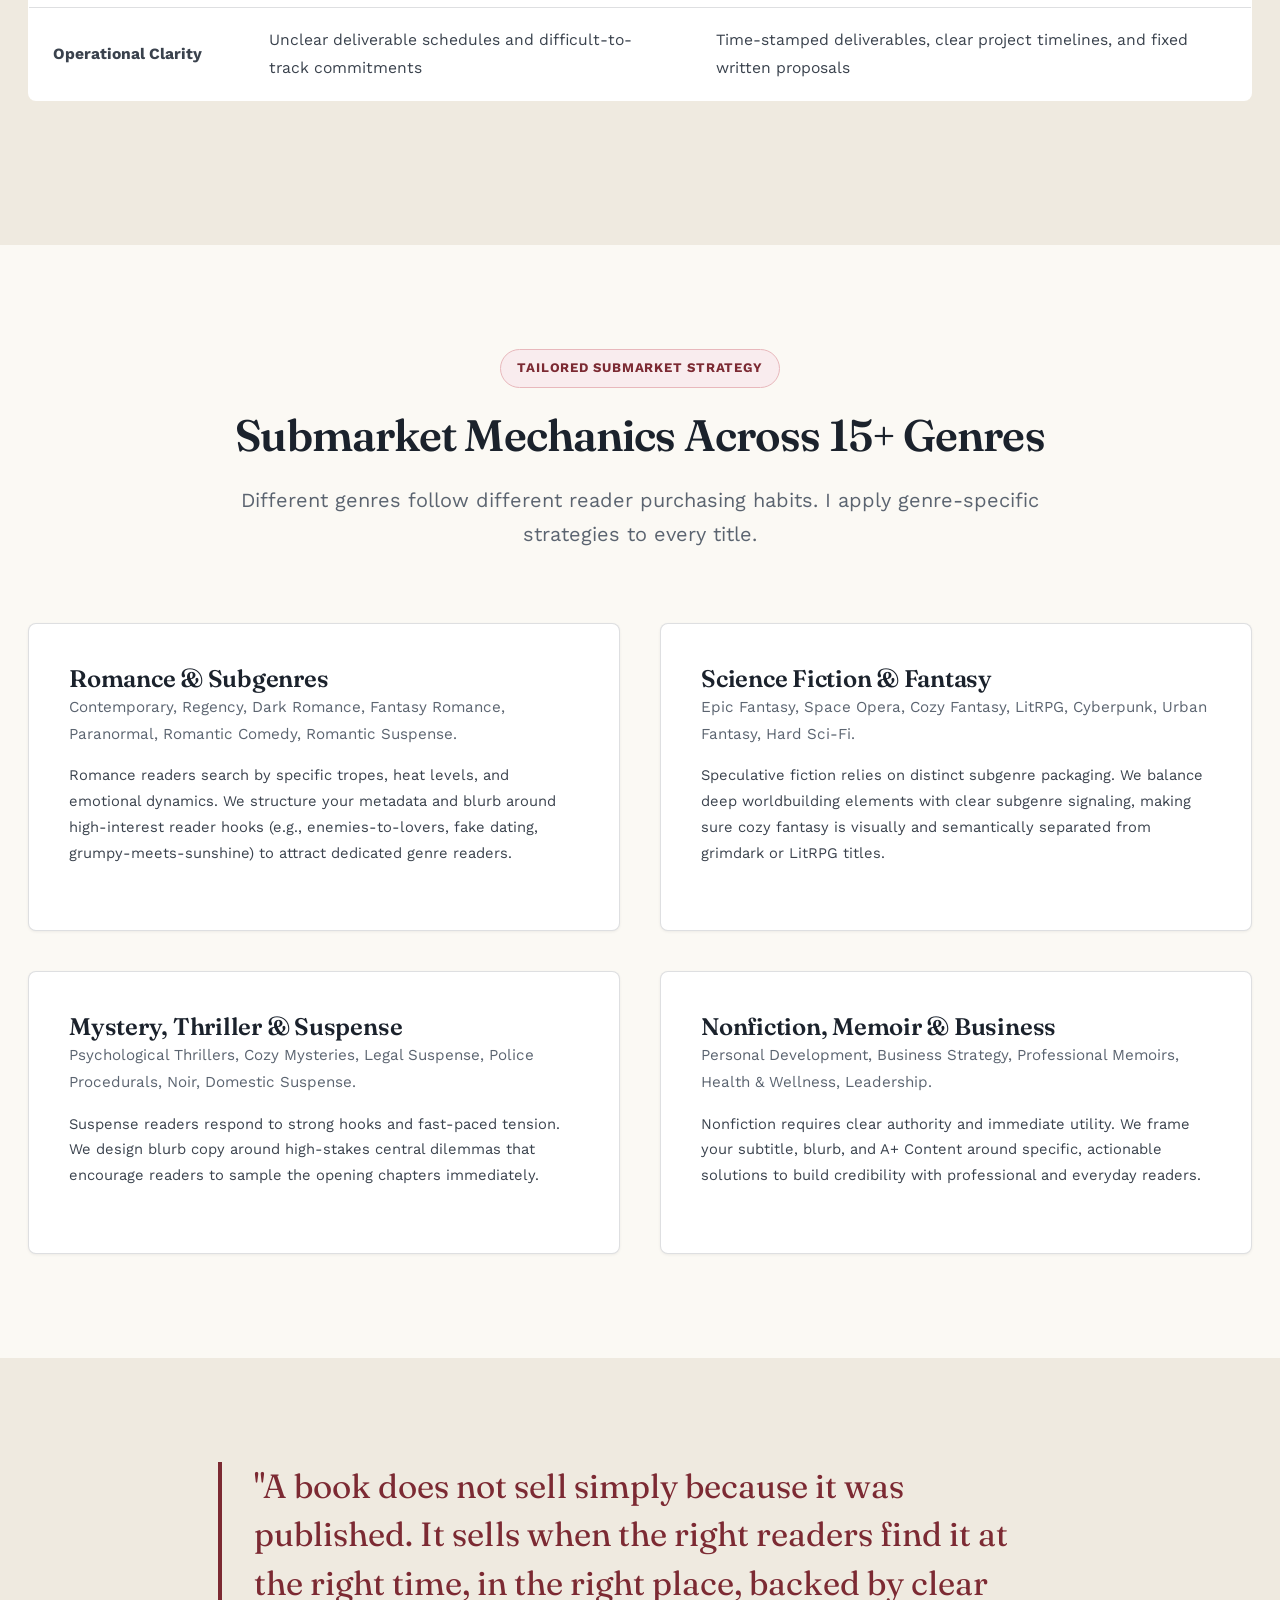
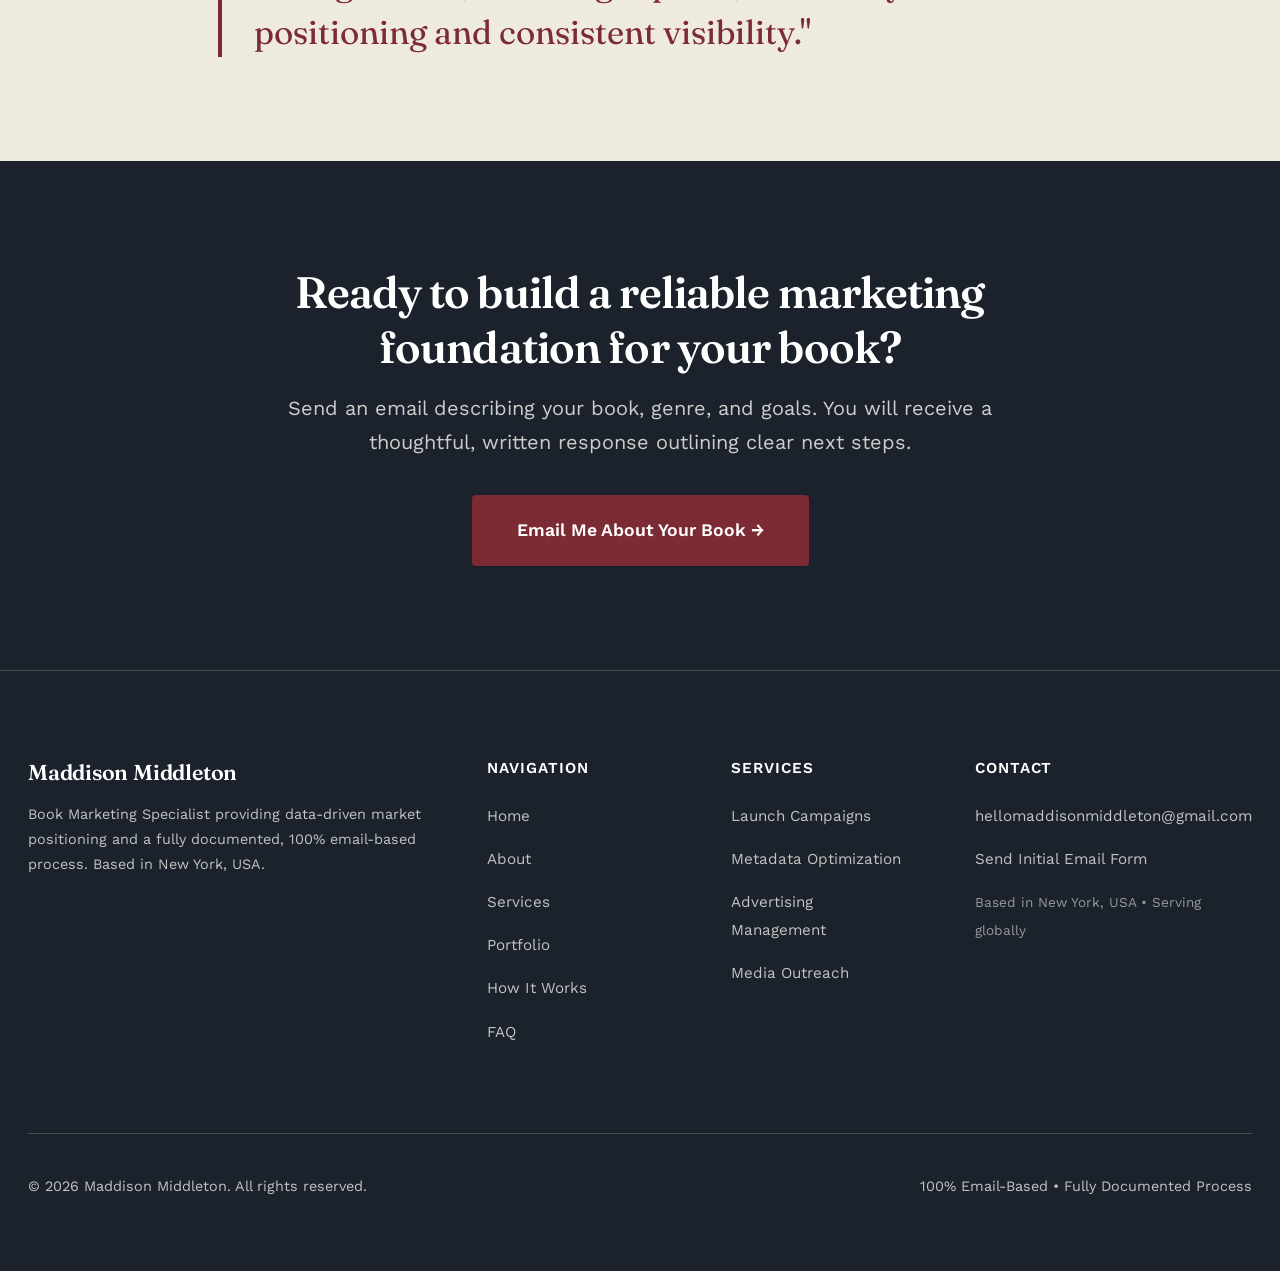
==== commit 2f5ef0ac: "Update index.html" ====
--- a/index.html
+++ b/index.html
@@ -506,7 +506,7 @@
         <div class="footer-links">
           <h4>Contact</h4>
           <ul>
-            <li><a href="mailto:hello.middletonmaddison@gmail.com">hello.middletonmaddison@gmail.com</a></li>
+            <li><a href="mailto:hellomaddisonmiddleton@gmail.com">hellomaddisonmiddleton@gmail.com</a></li>
             <li><a href="contact.html">Send Initial Email Form</a></li>
             <li><span style="font-size: 0.85rem; color: rgba(251, 249, 244, 0.55);">Based in New York, USA • Serving globally</span></li>
           </ul>
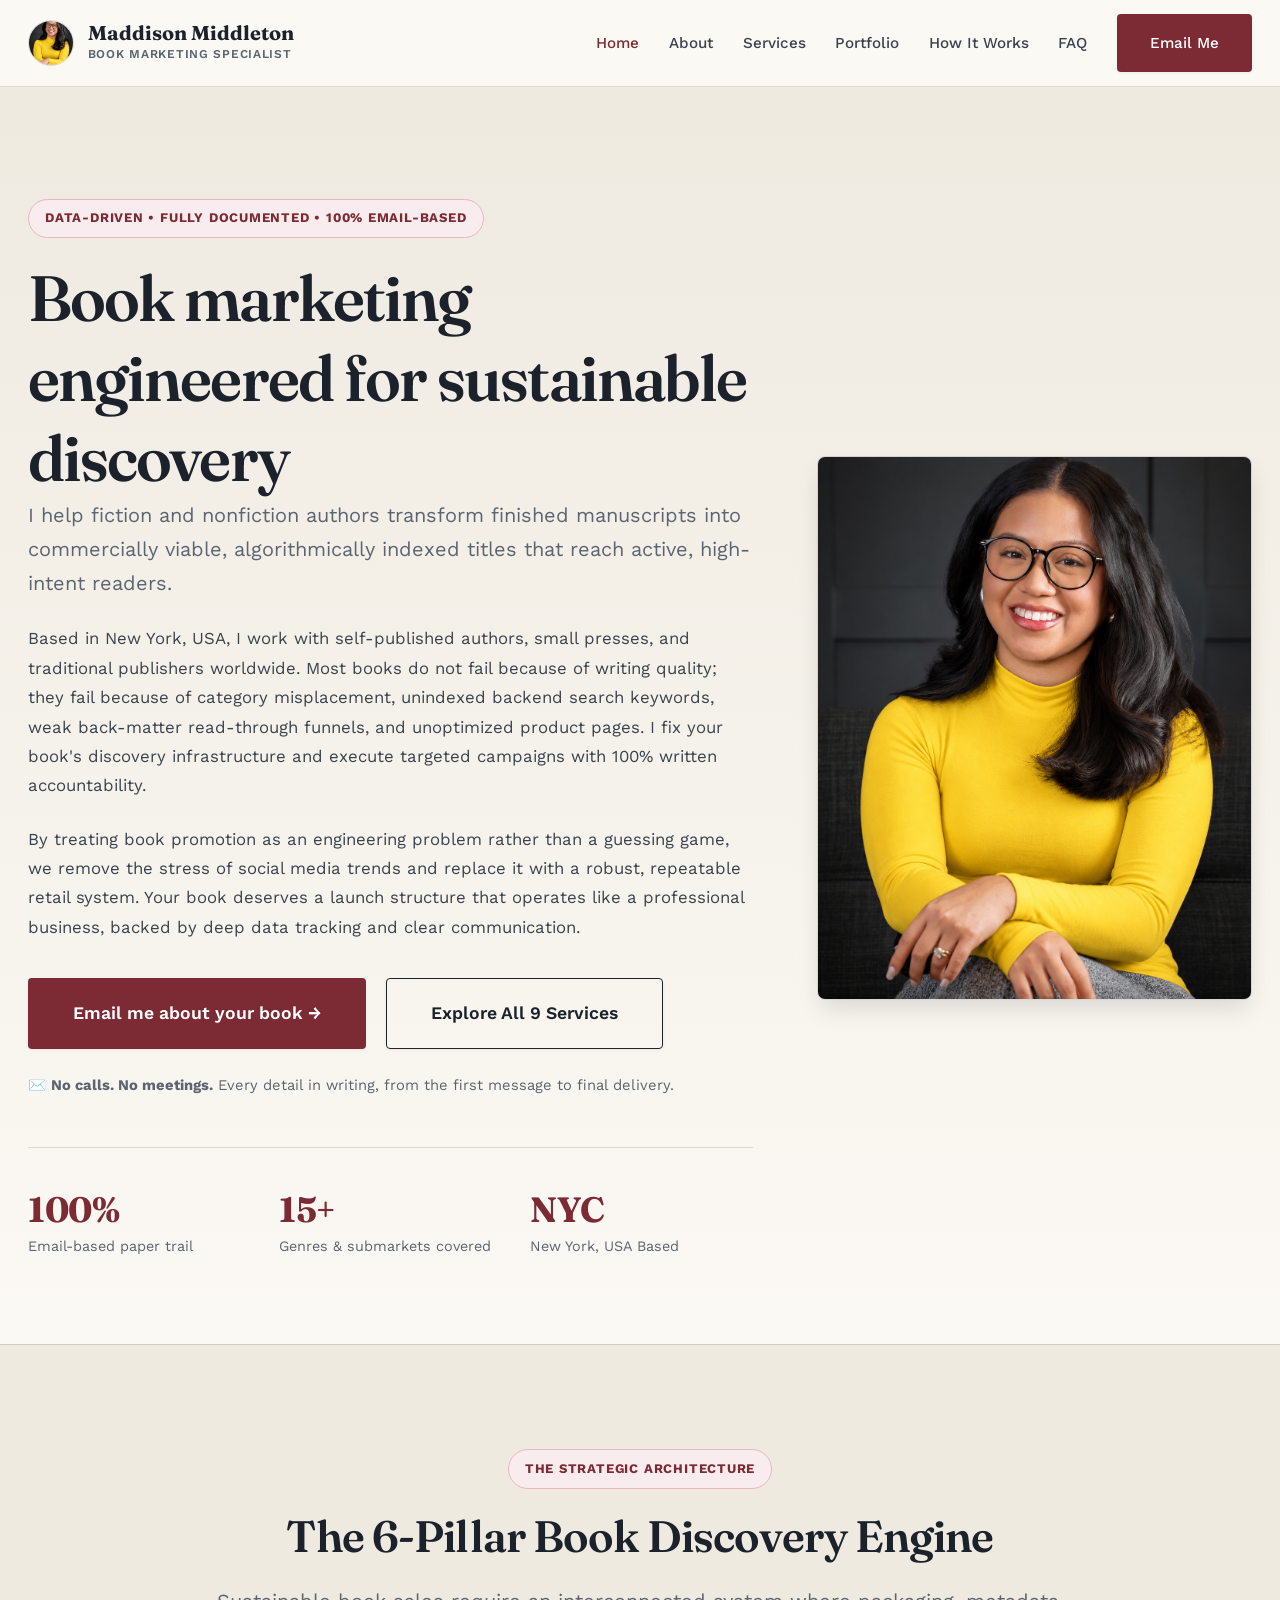
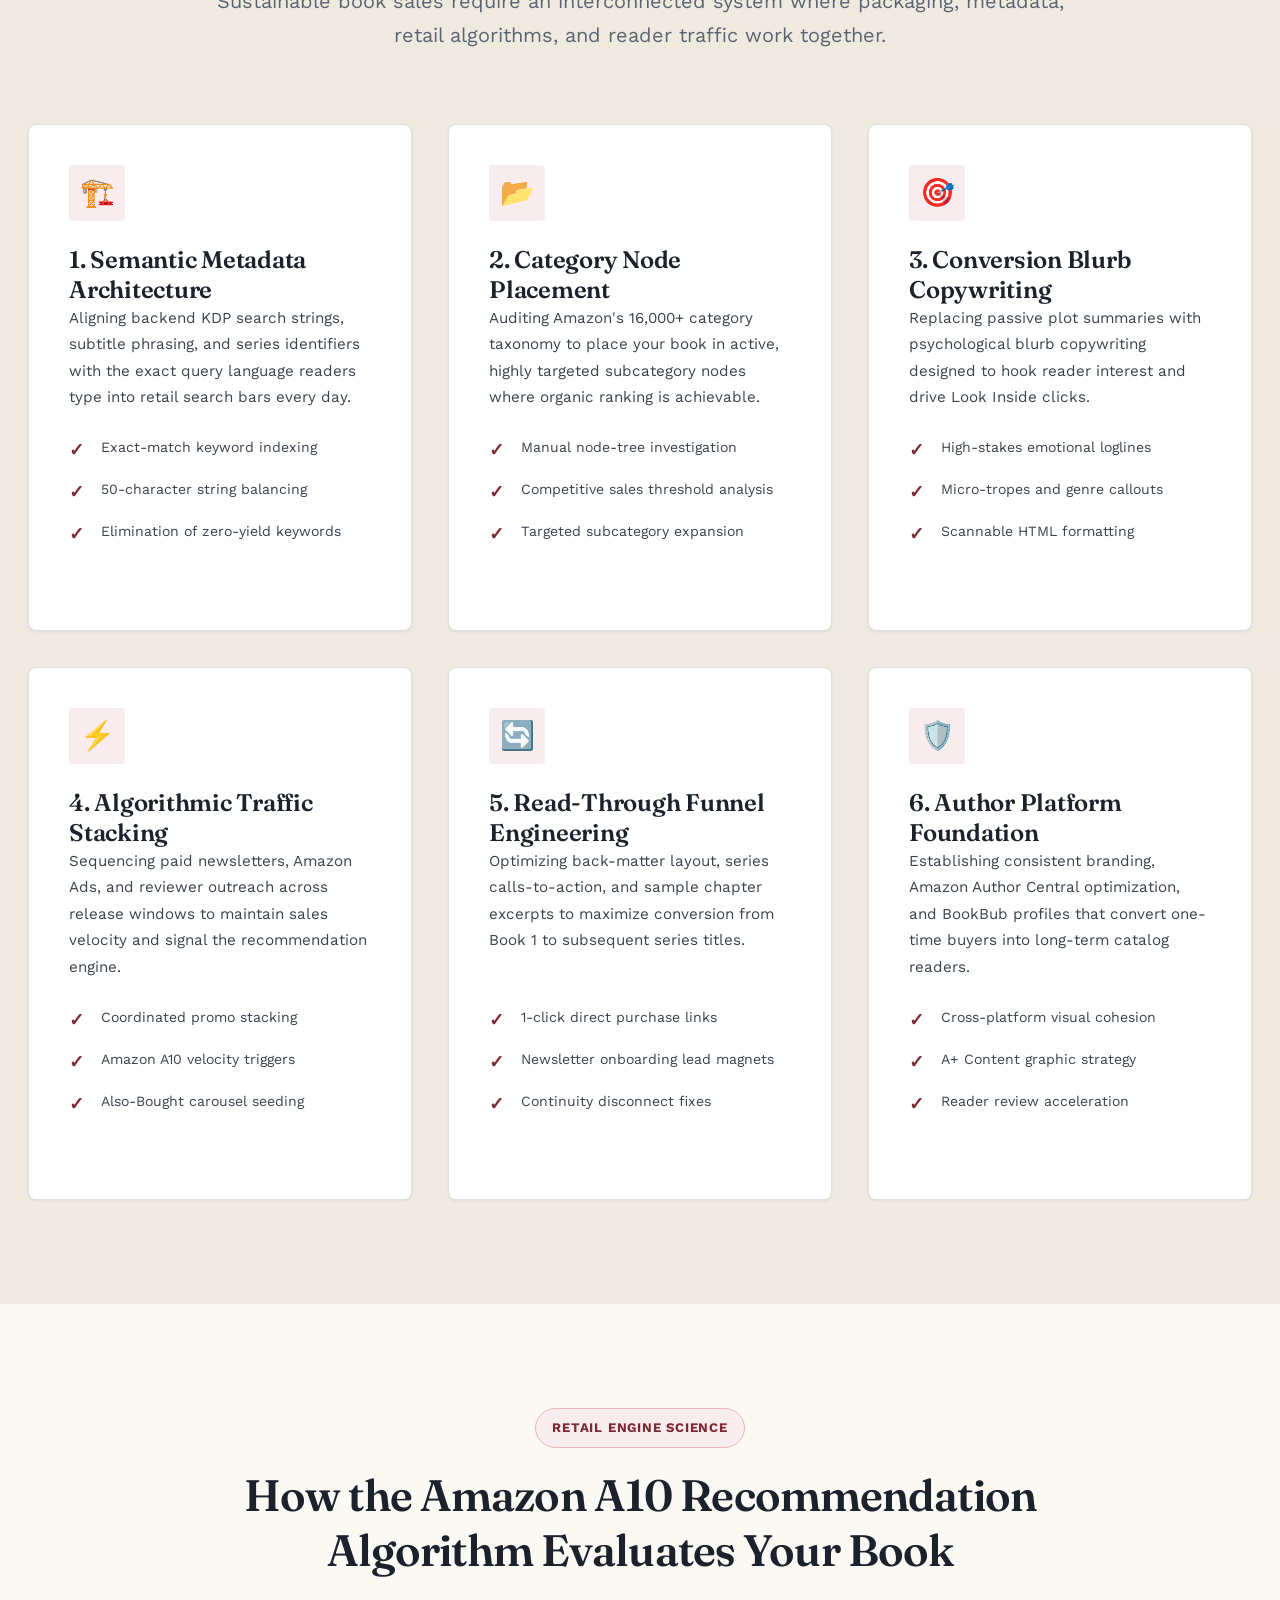
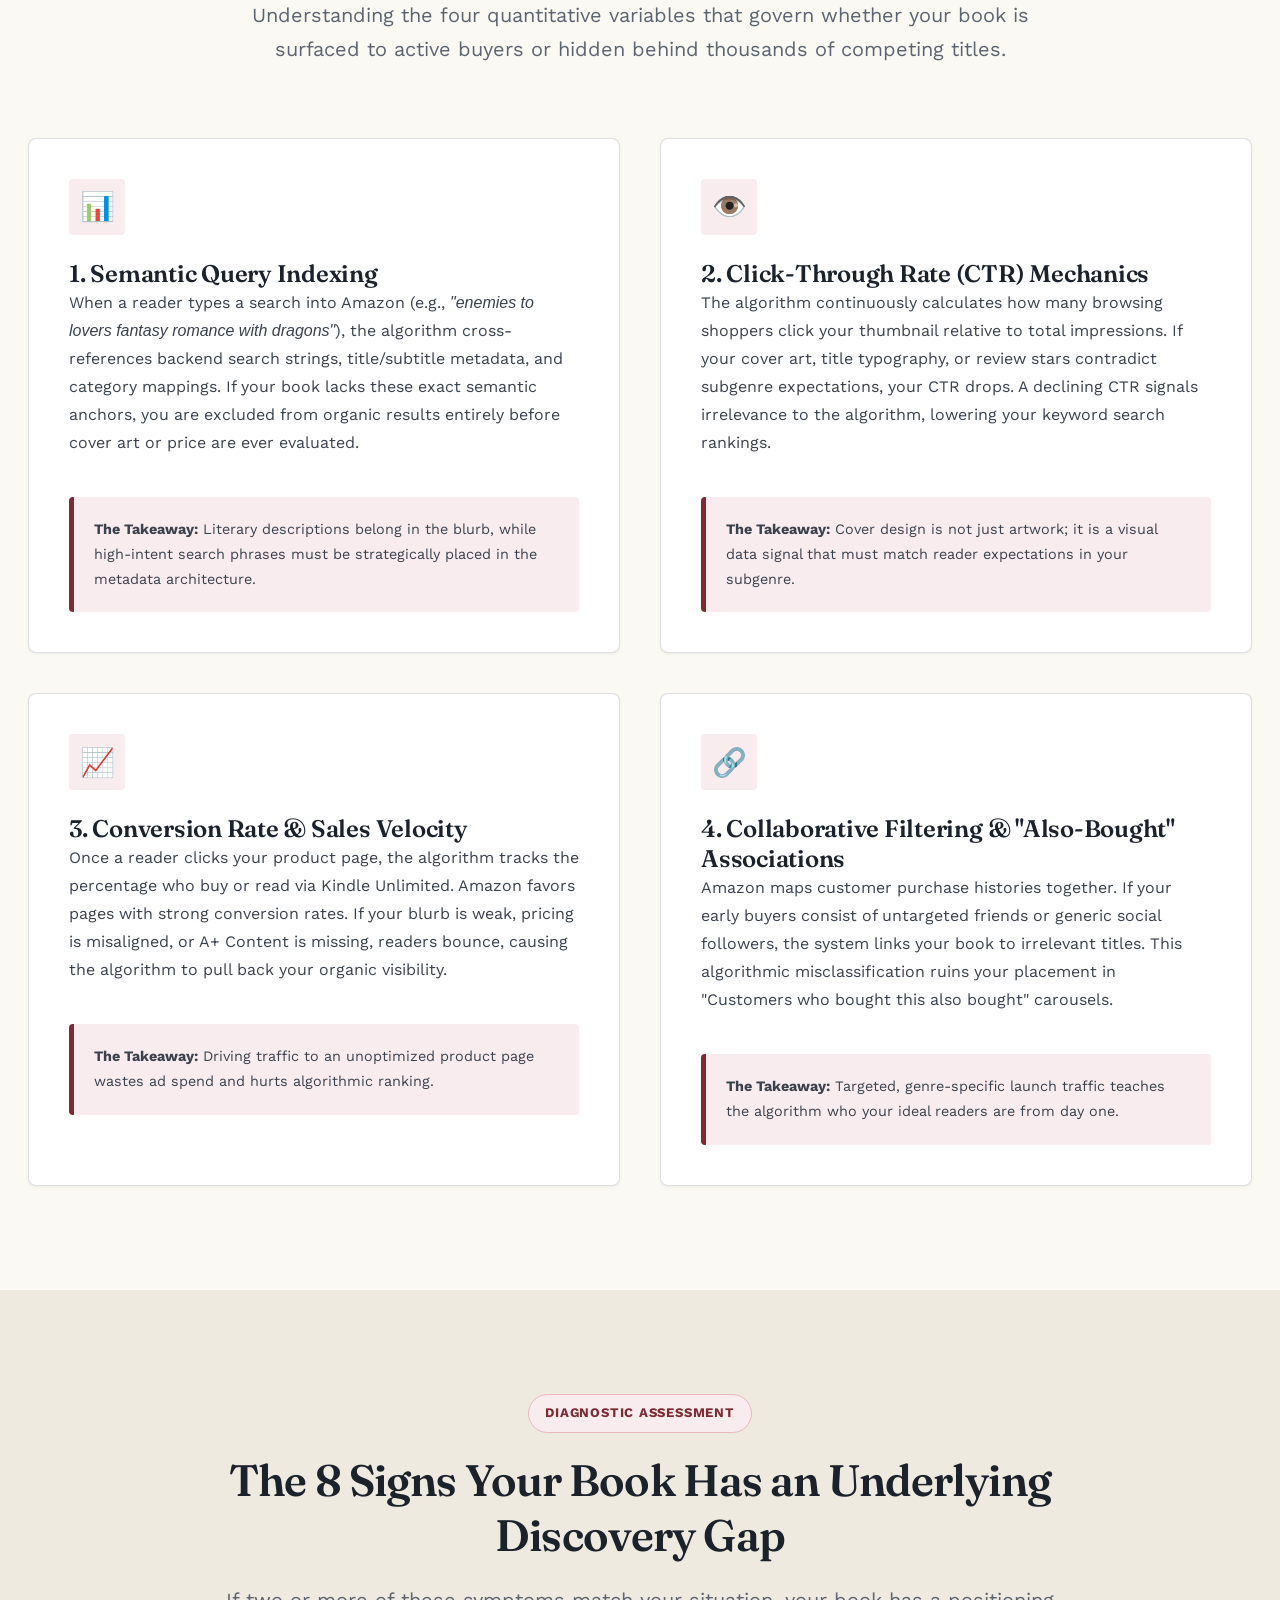
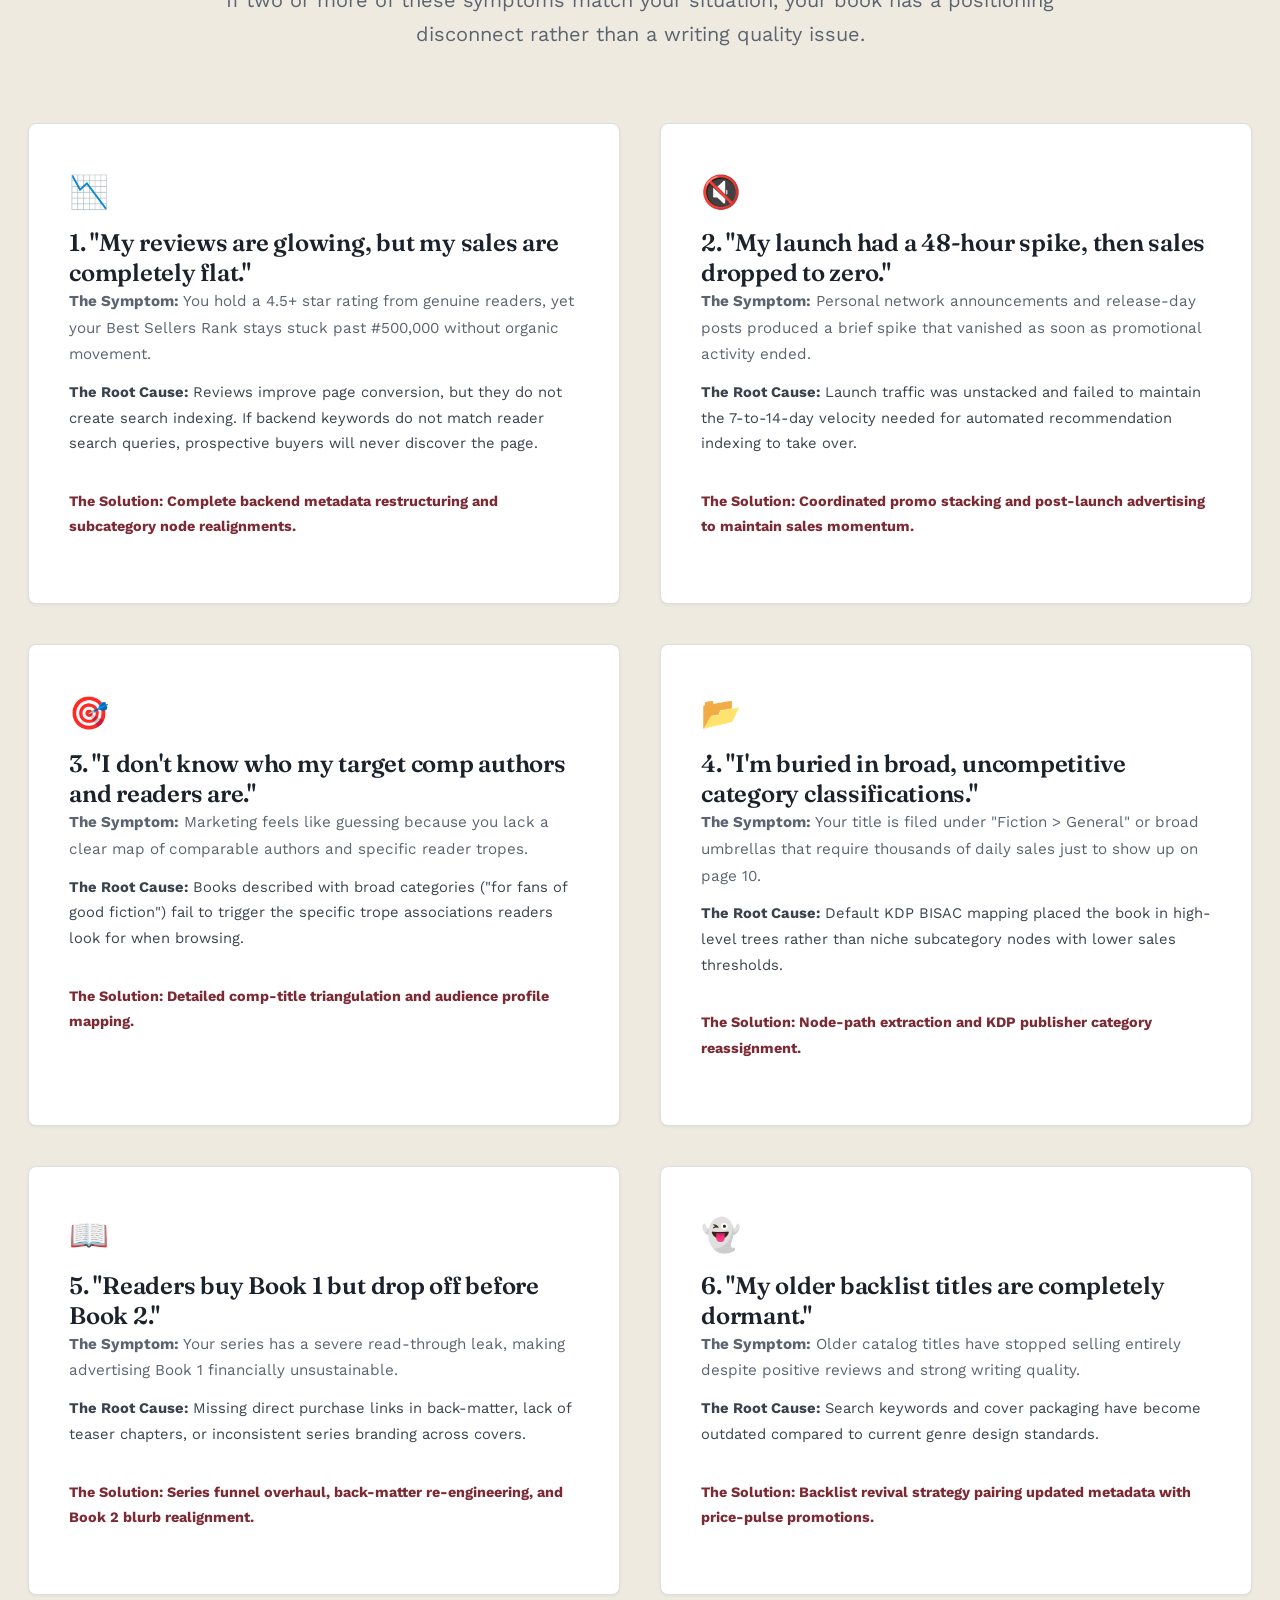
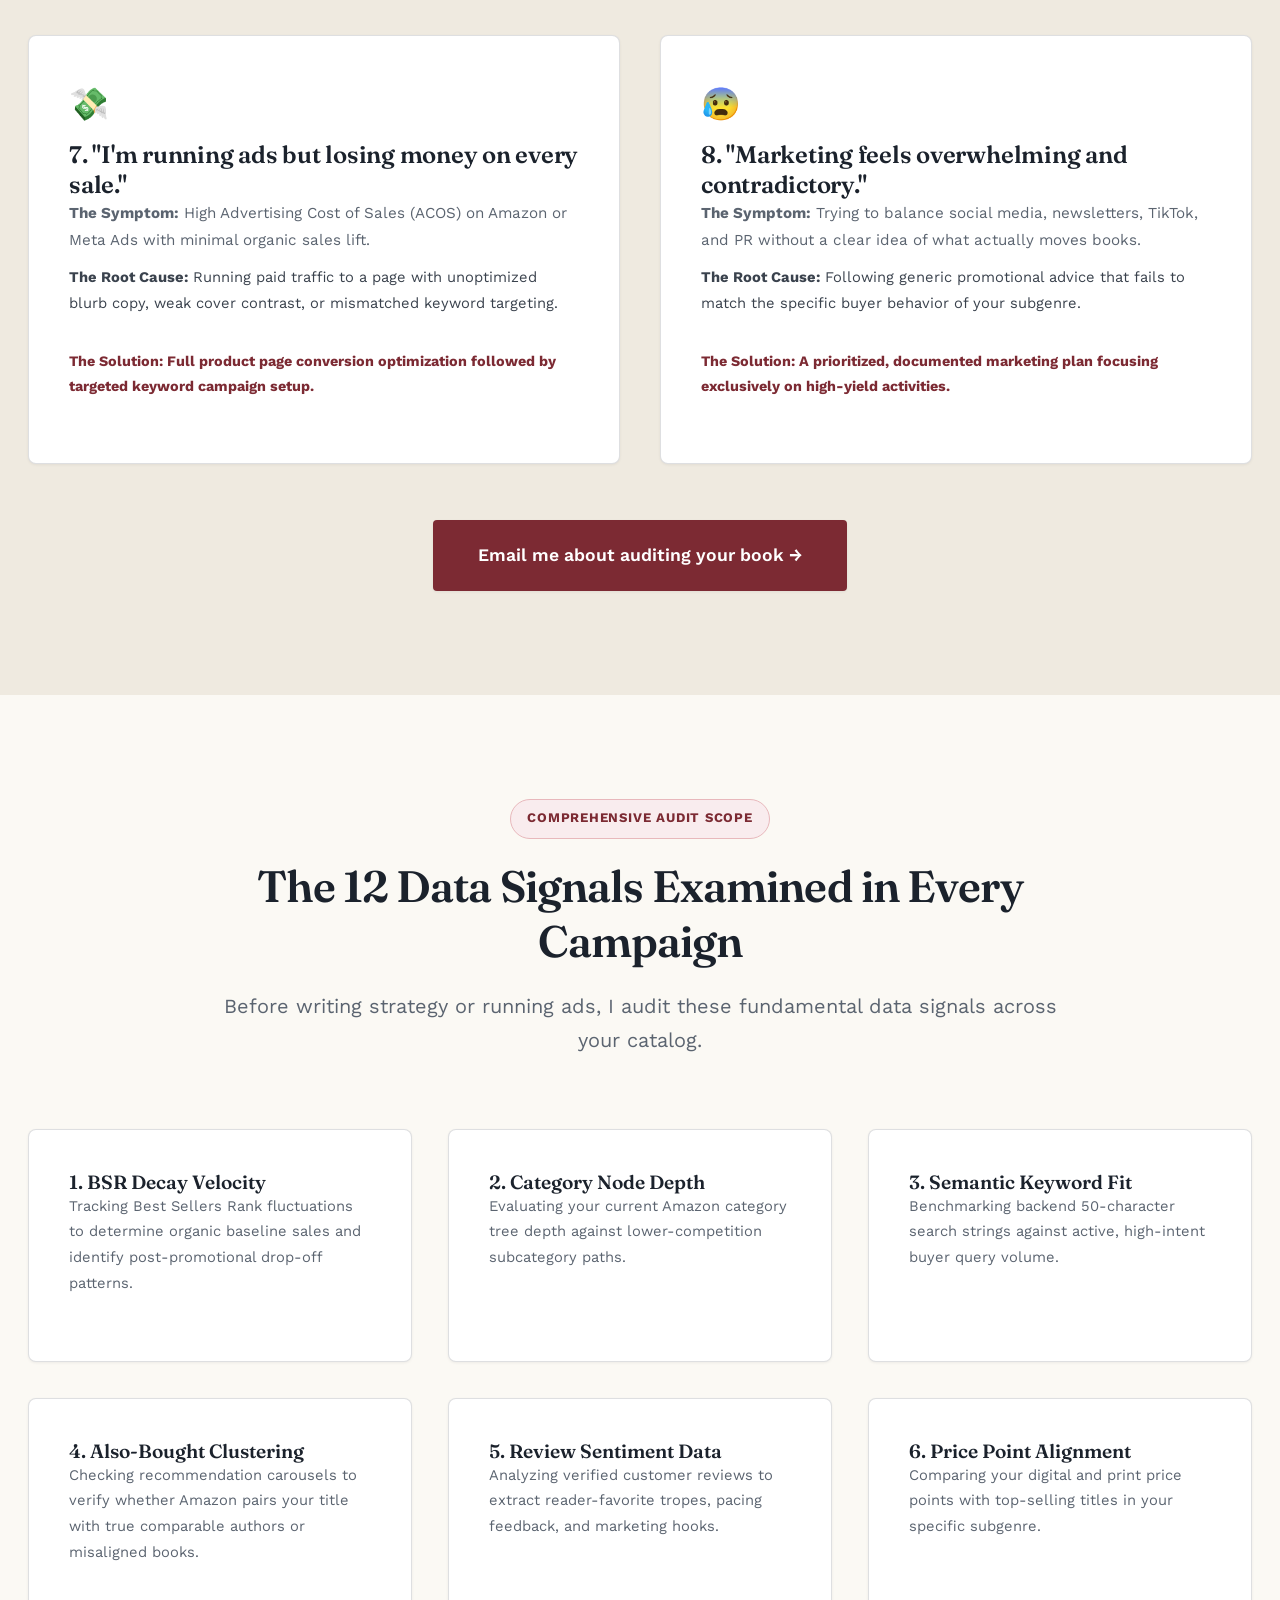
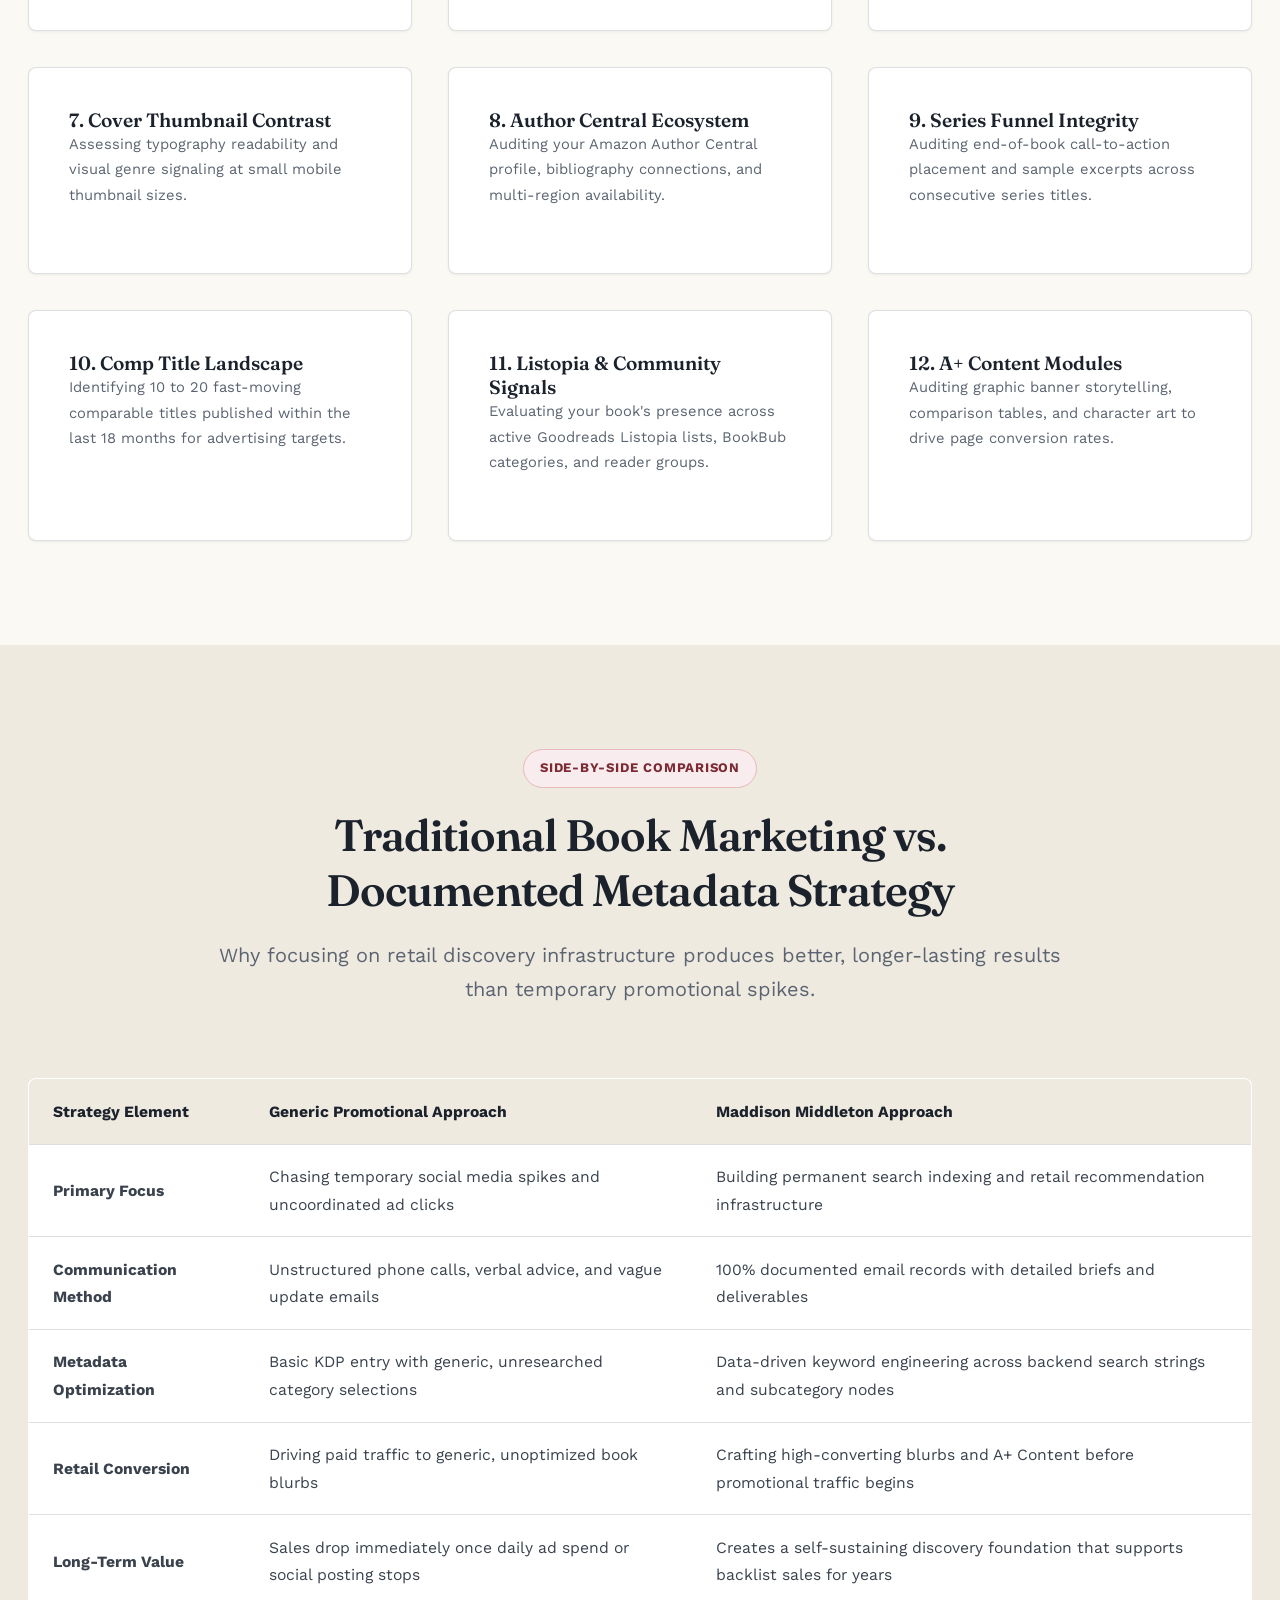
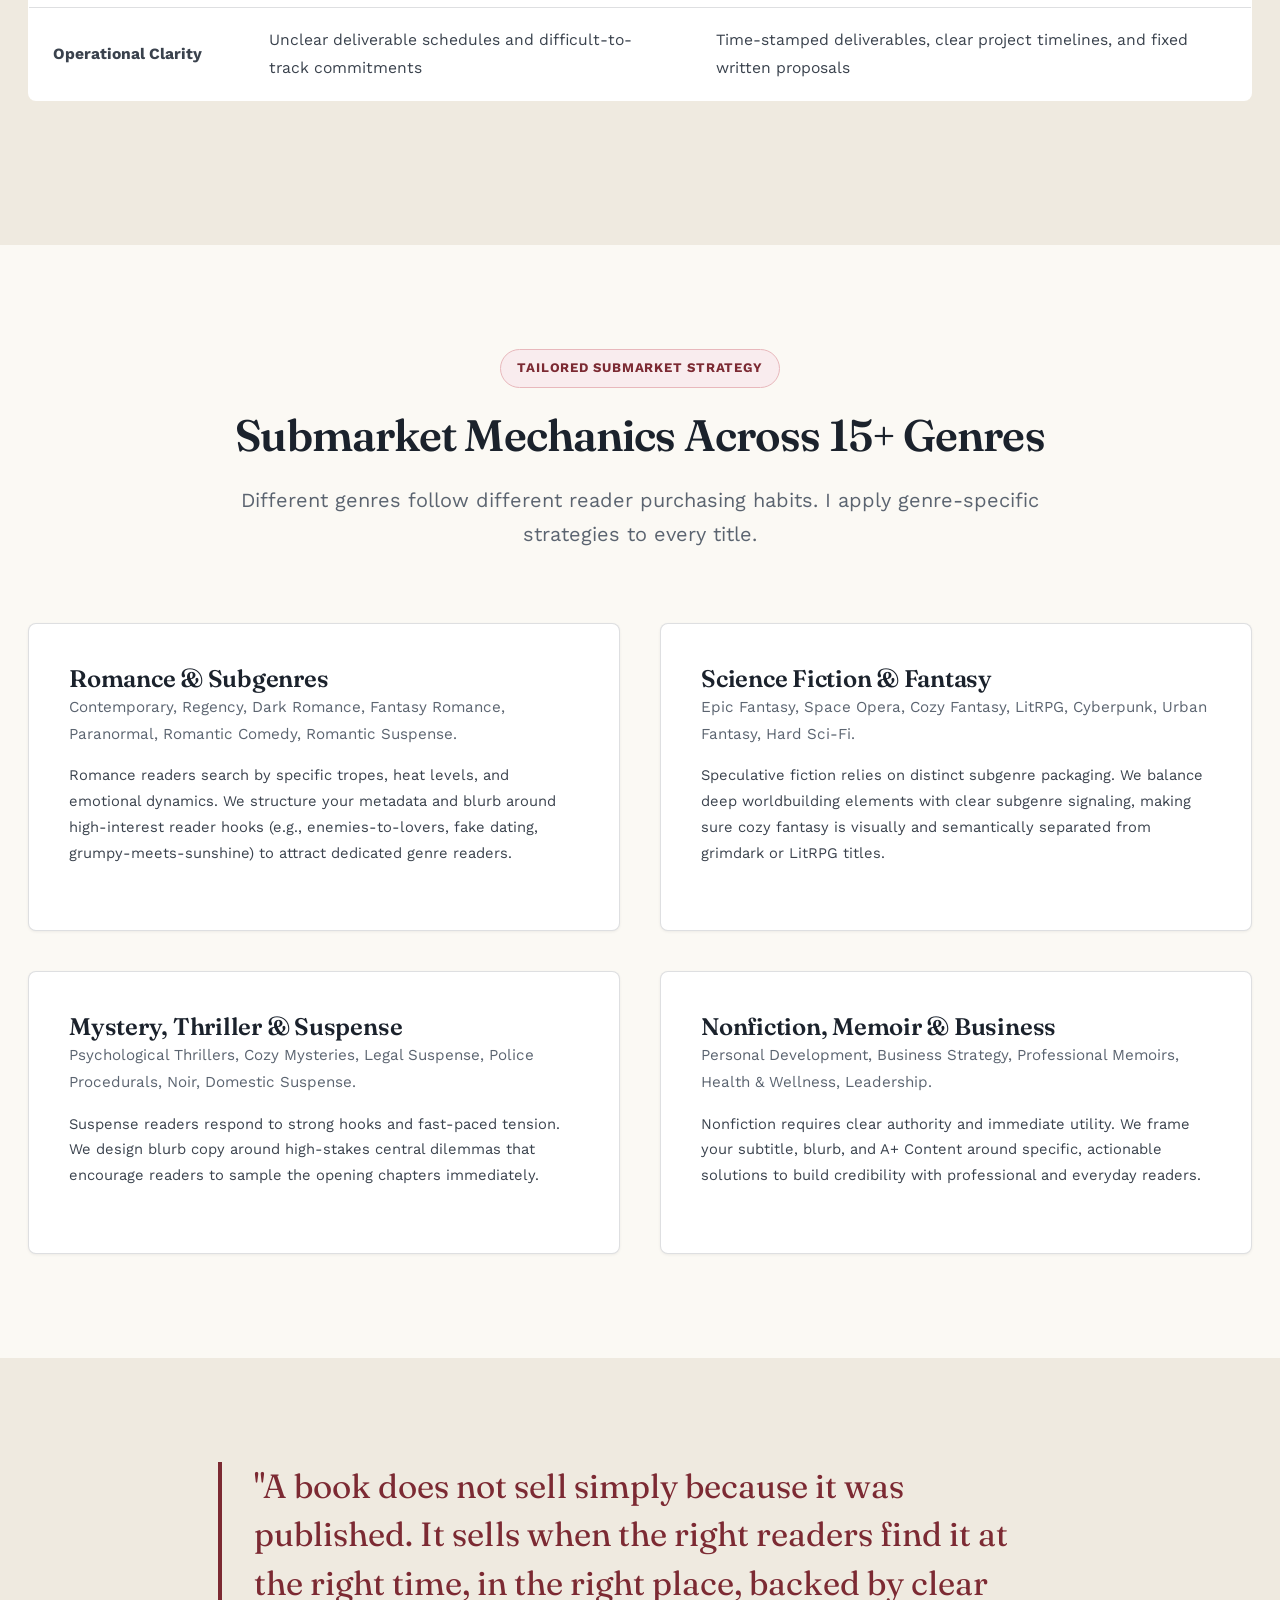
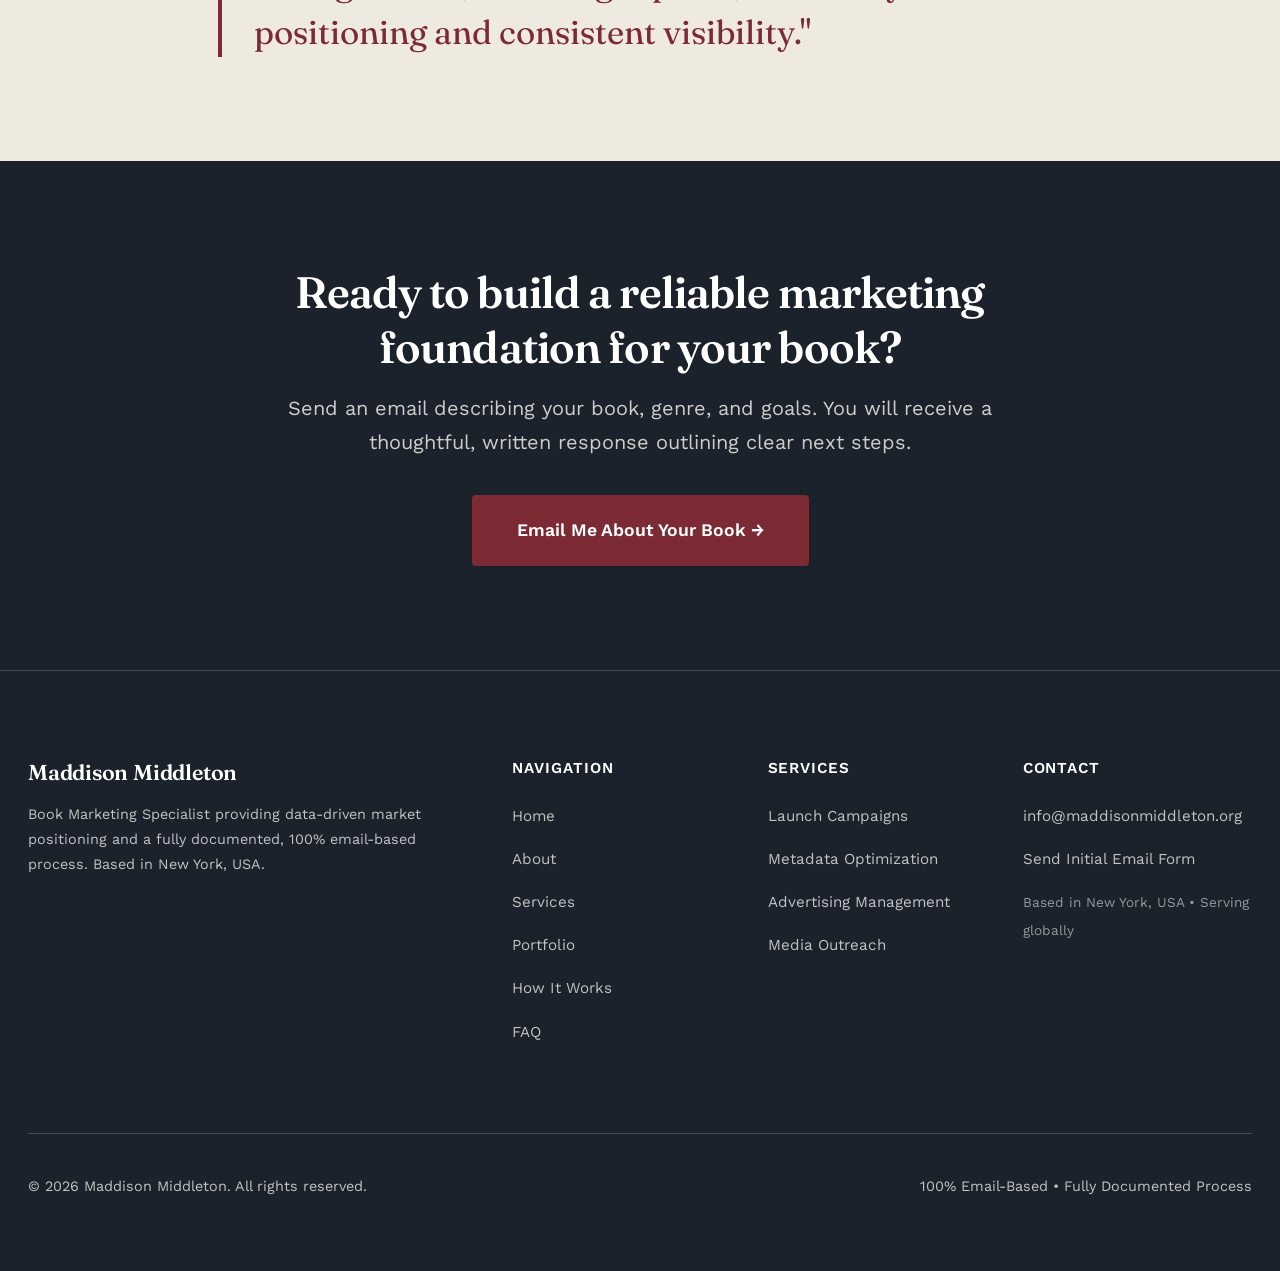
==== commit ddf4147e: "Update index.html" ====
--- a/index.html
+++ b/index.html
@@ -506,7 +506,7 @@
         <div class="footer-links">
           <h4>Contact</h4>
           <ul>
-            <li><a href="mailto:hellomaddisonmiddleton@gmail.com">hellomaddisonmiddleton@gmail.com</a></li>
+            <li><a href="mailto:info@maddisonmiddleton.org">info@maddisonmiddleton.org</a></li>
             <li><a href="contact.html">Send Initial Email Form</a></li>
             <li><span style="font-size: 0.85rem; color: rgba(251, 249, 244, 0.55);">Based in New York, USA • Serving globally</span></li>
           </ul>
